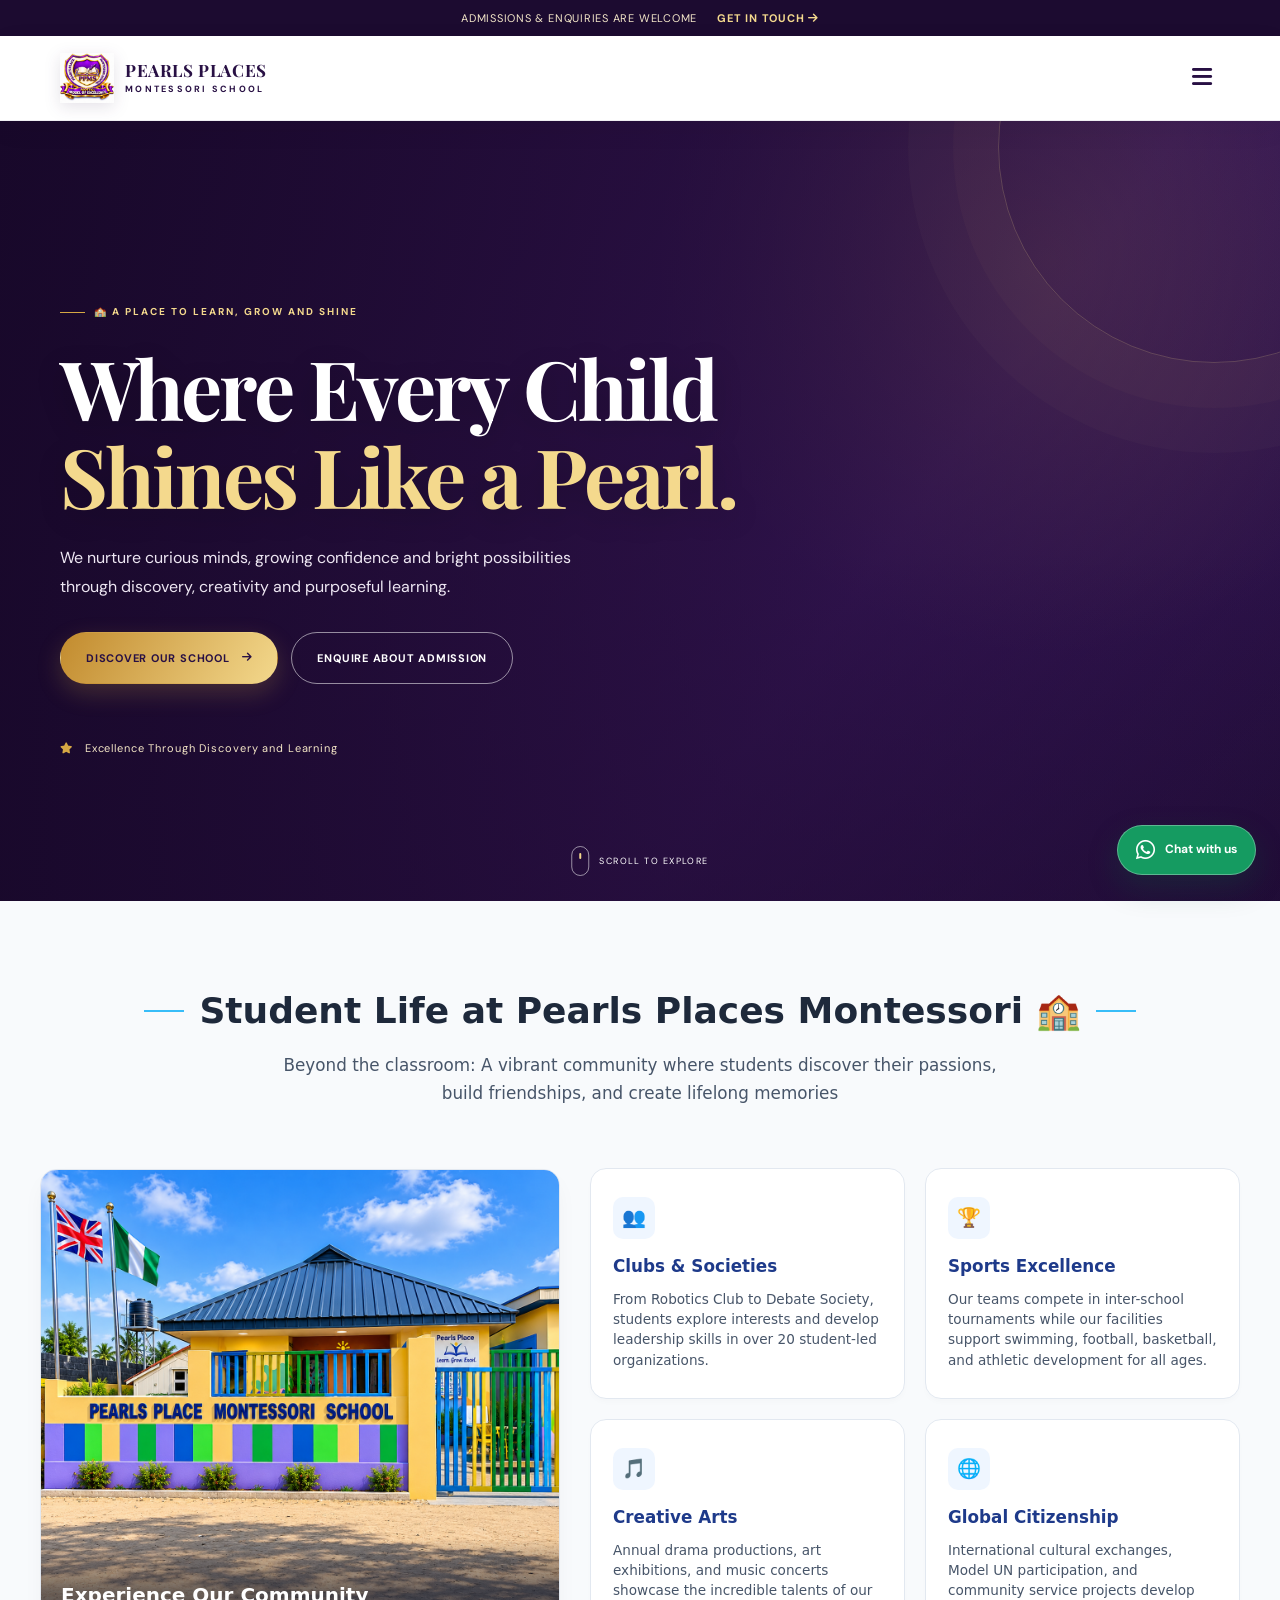
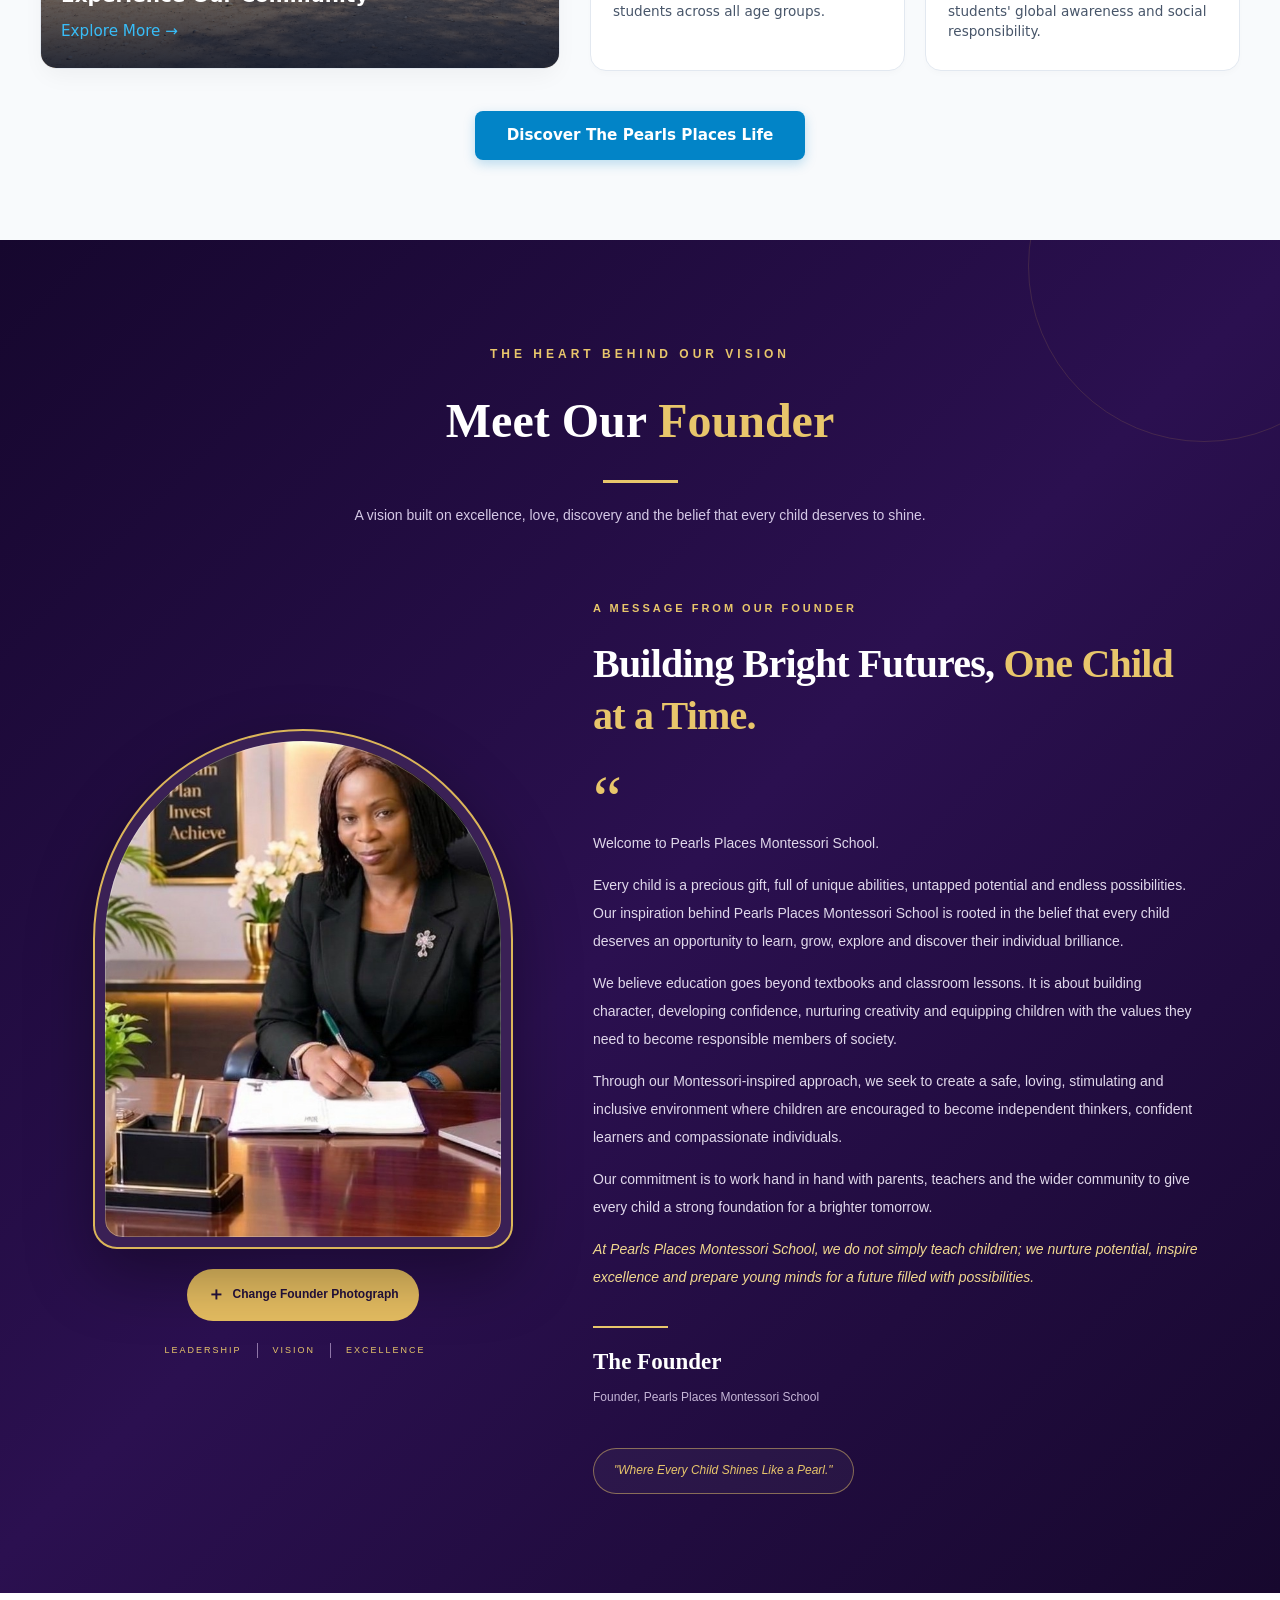
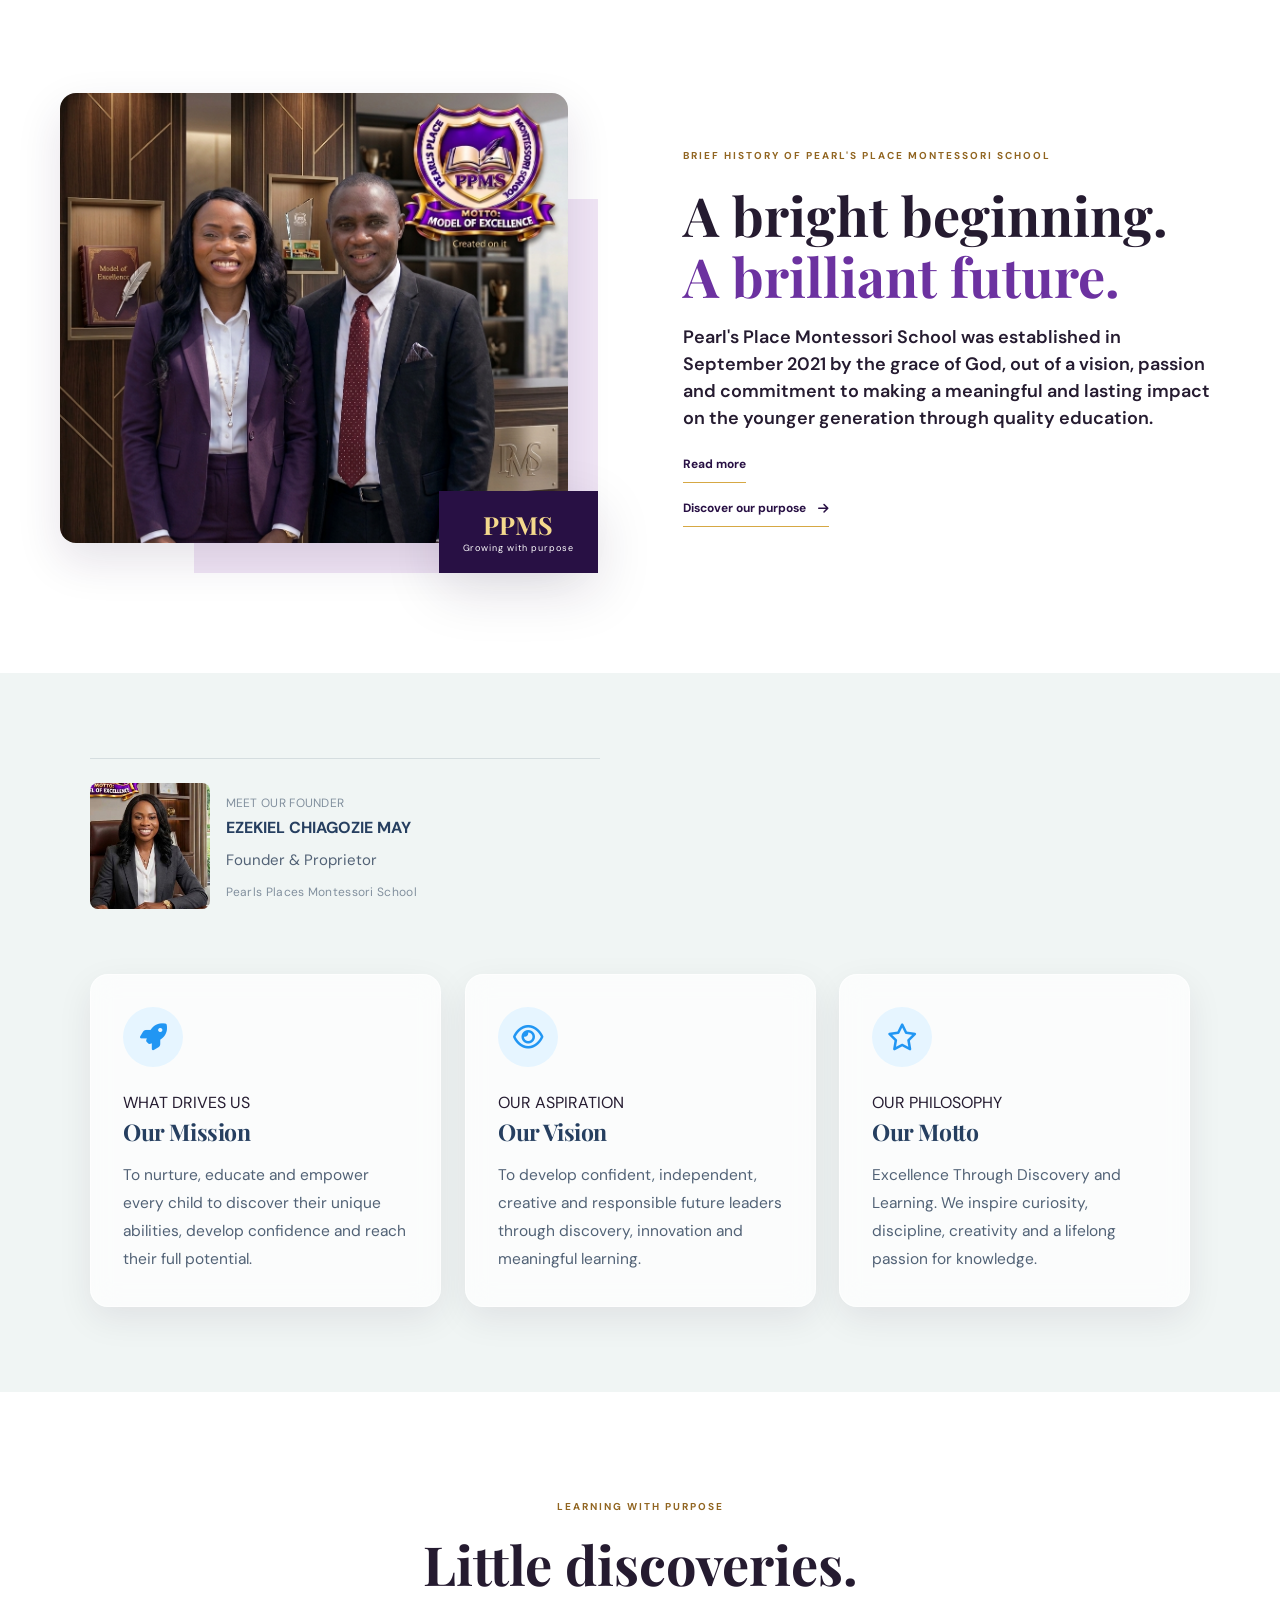
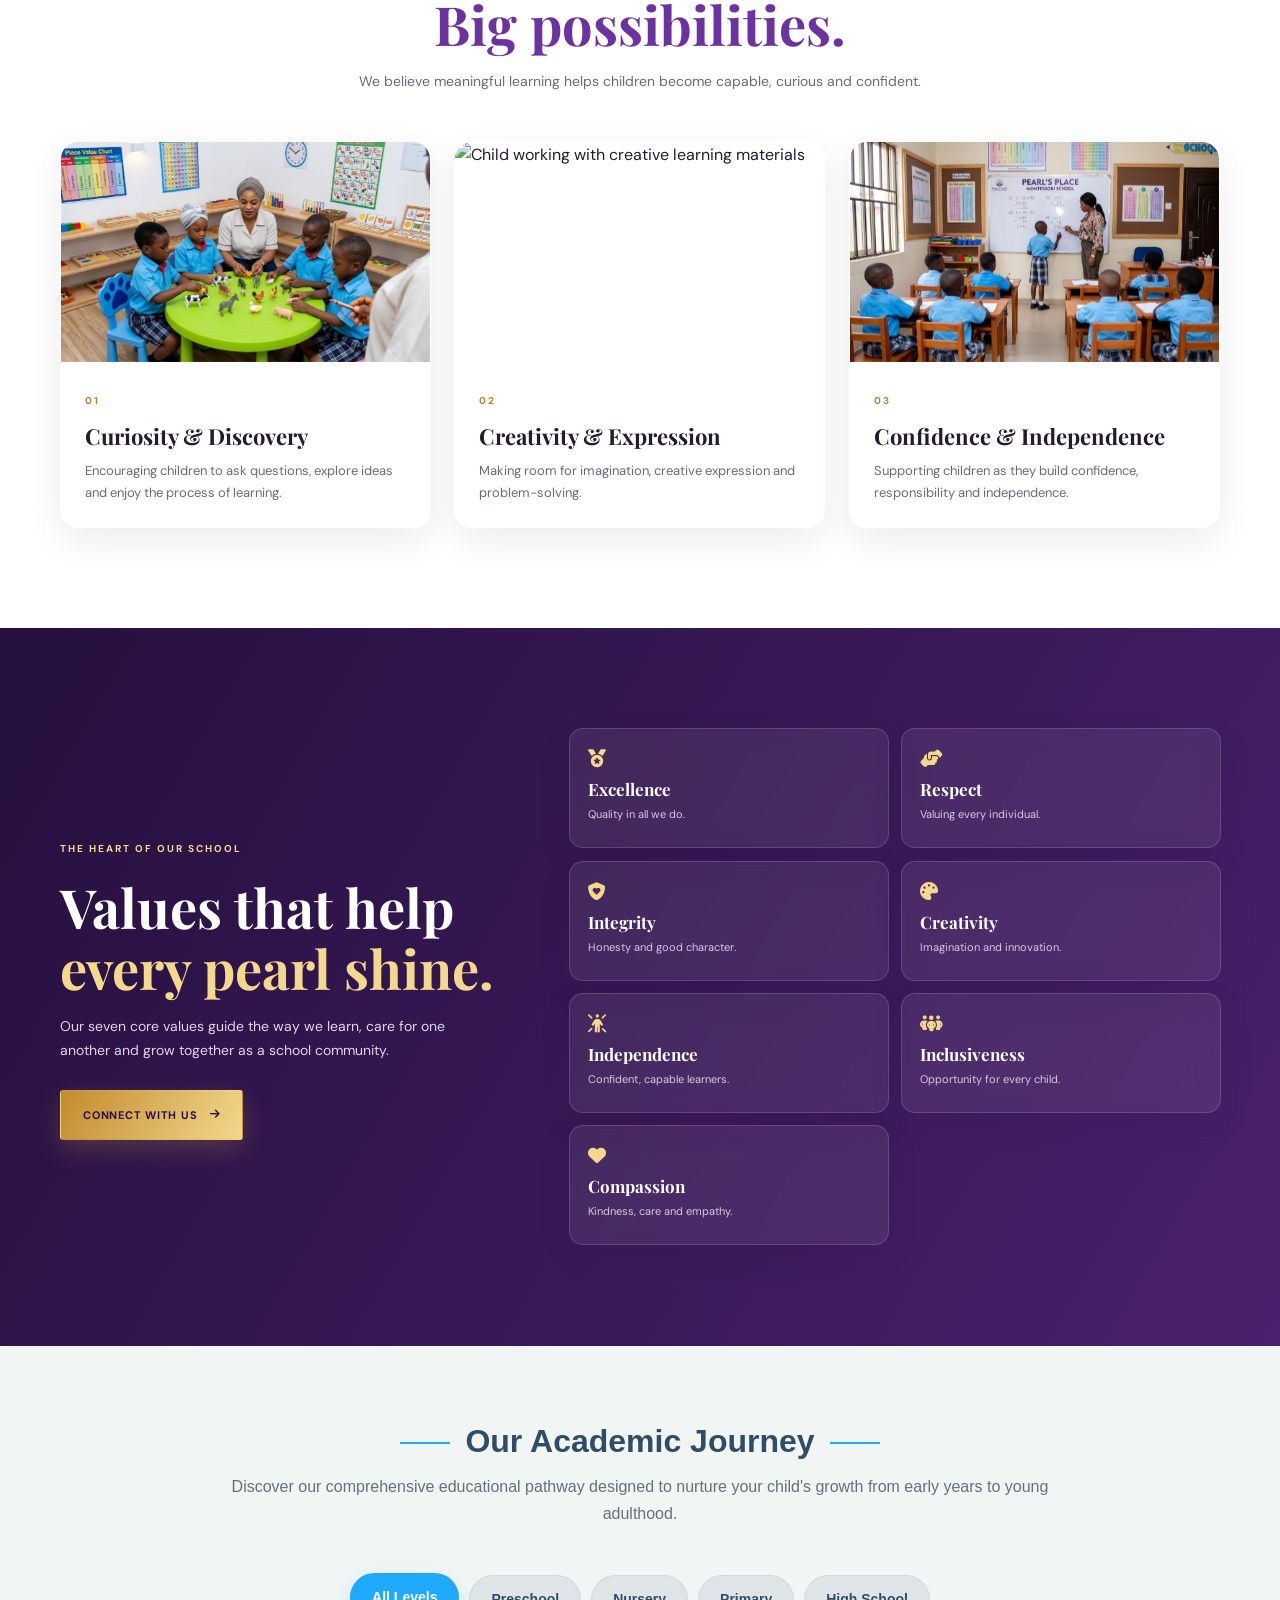
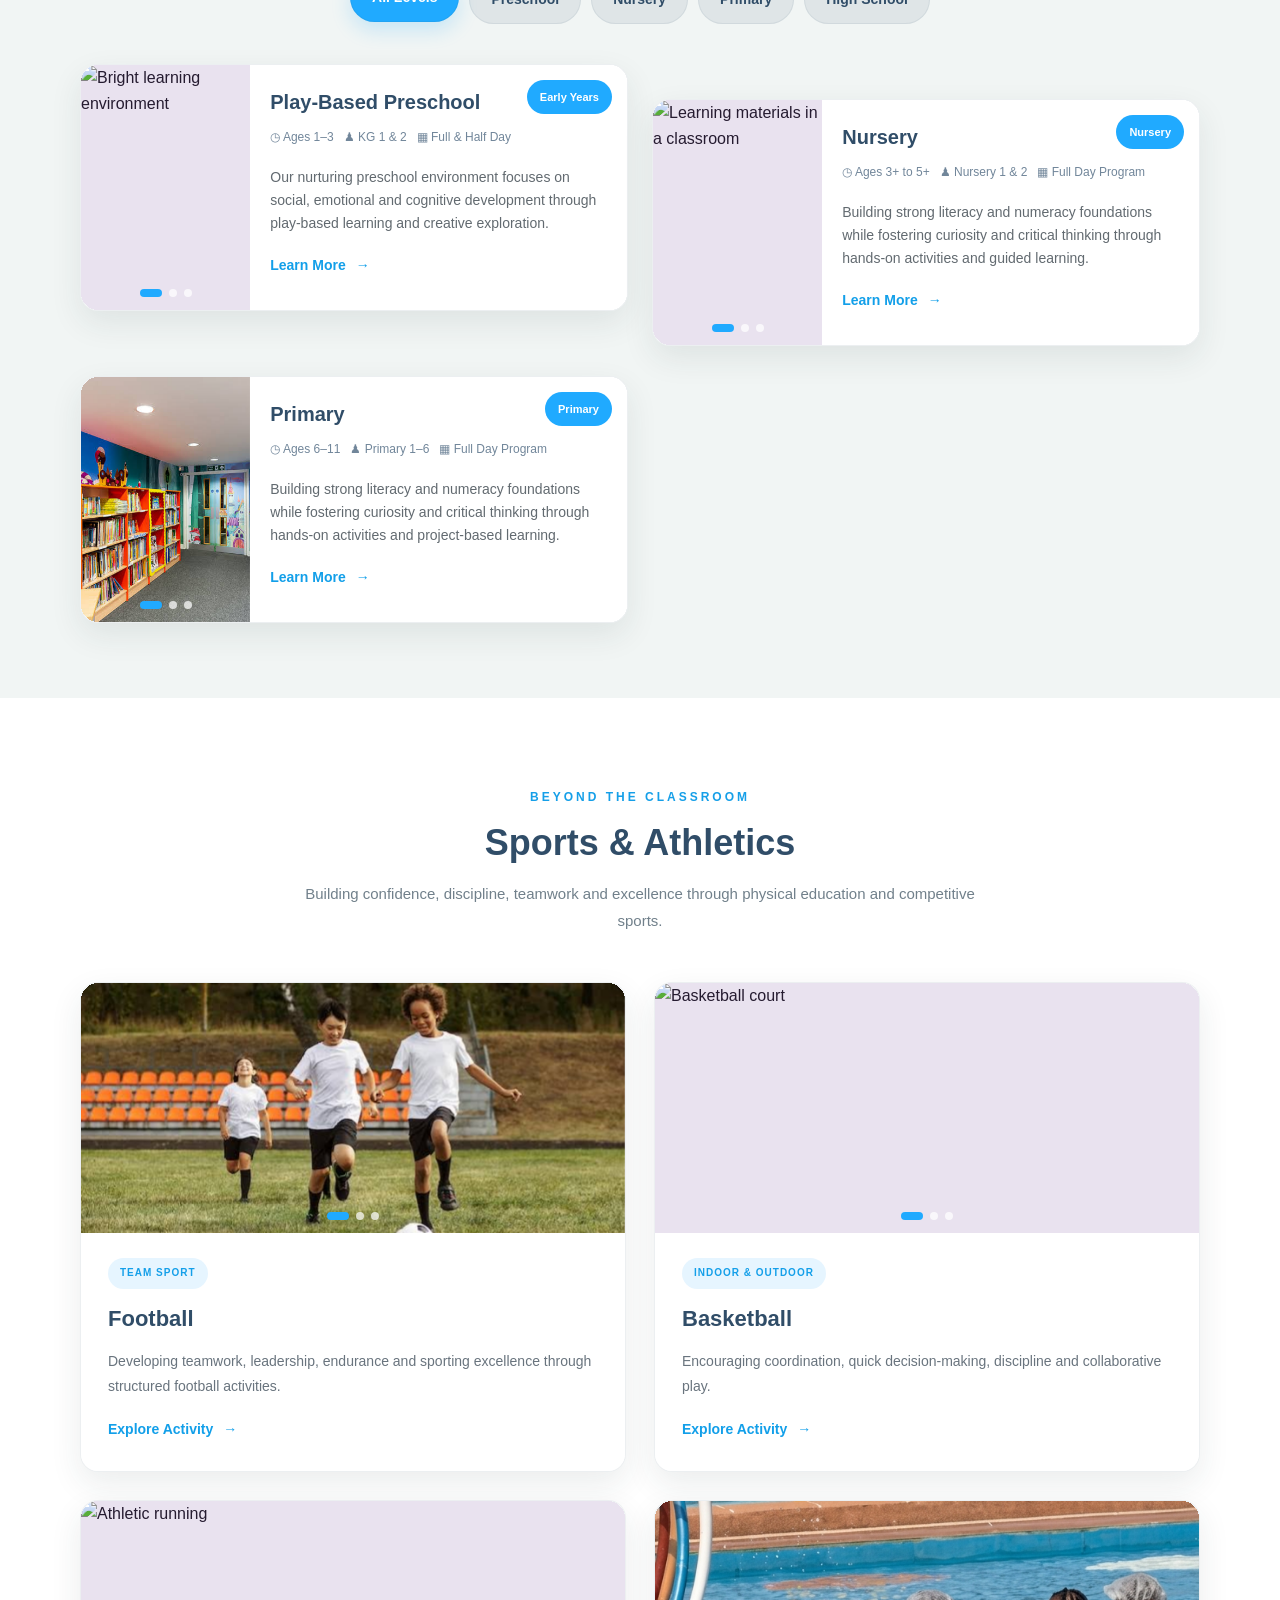
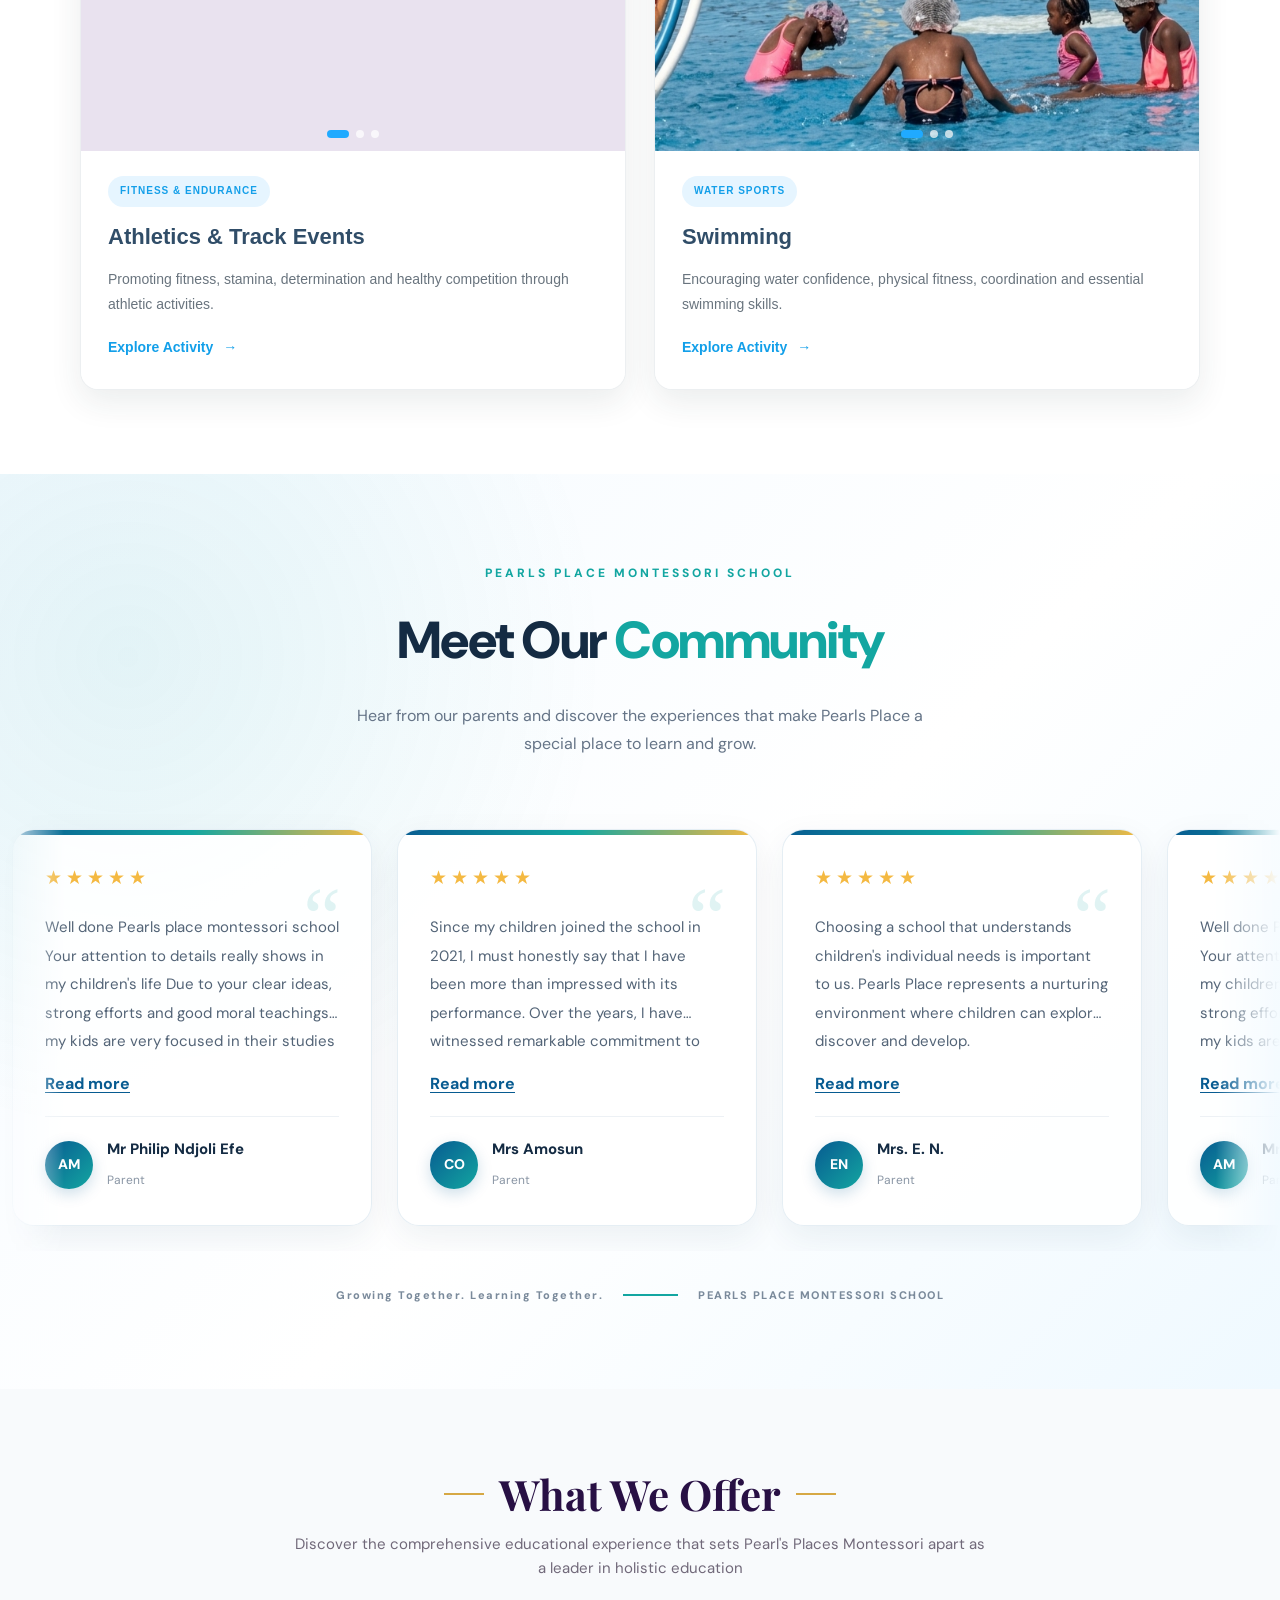
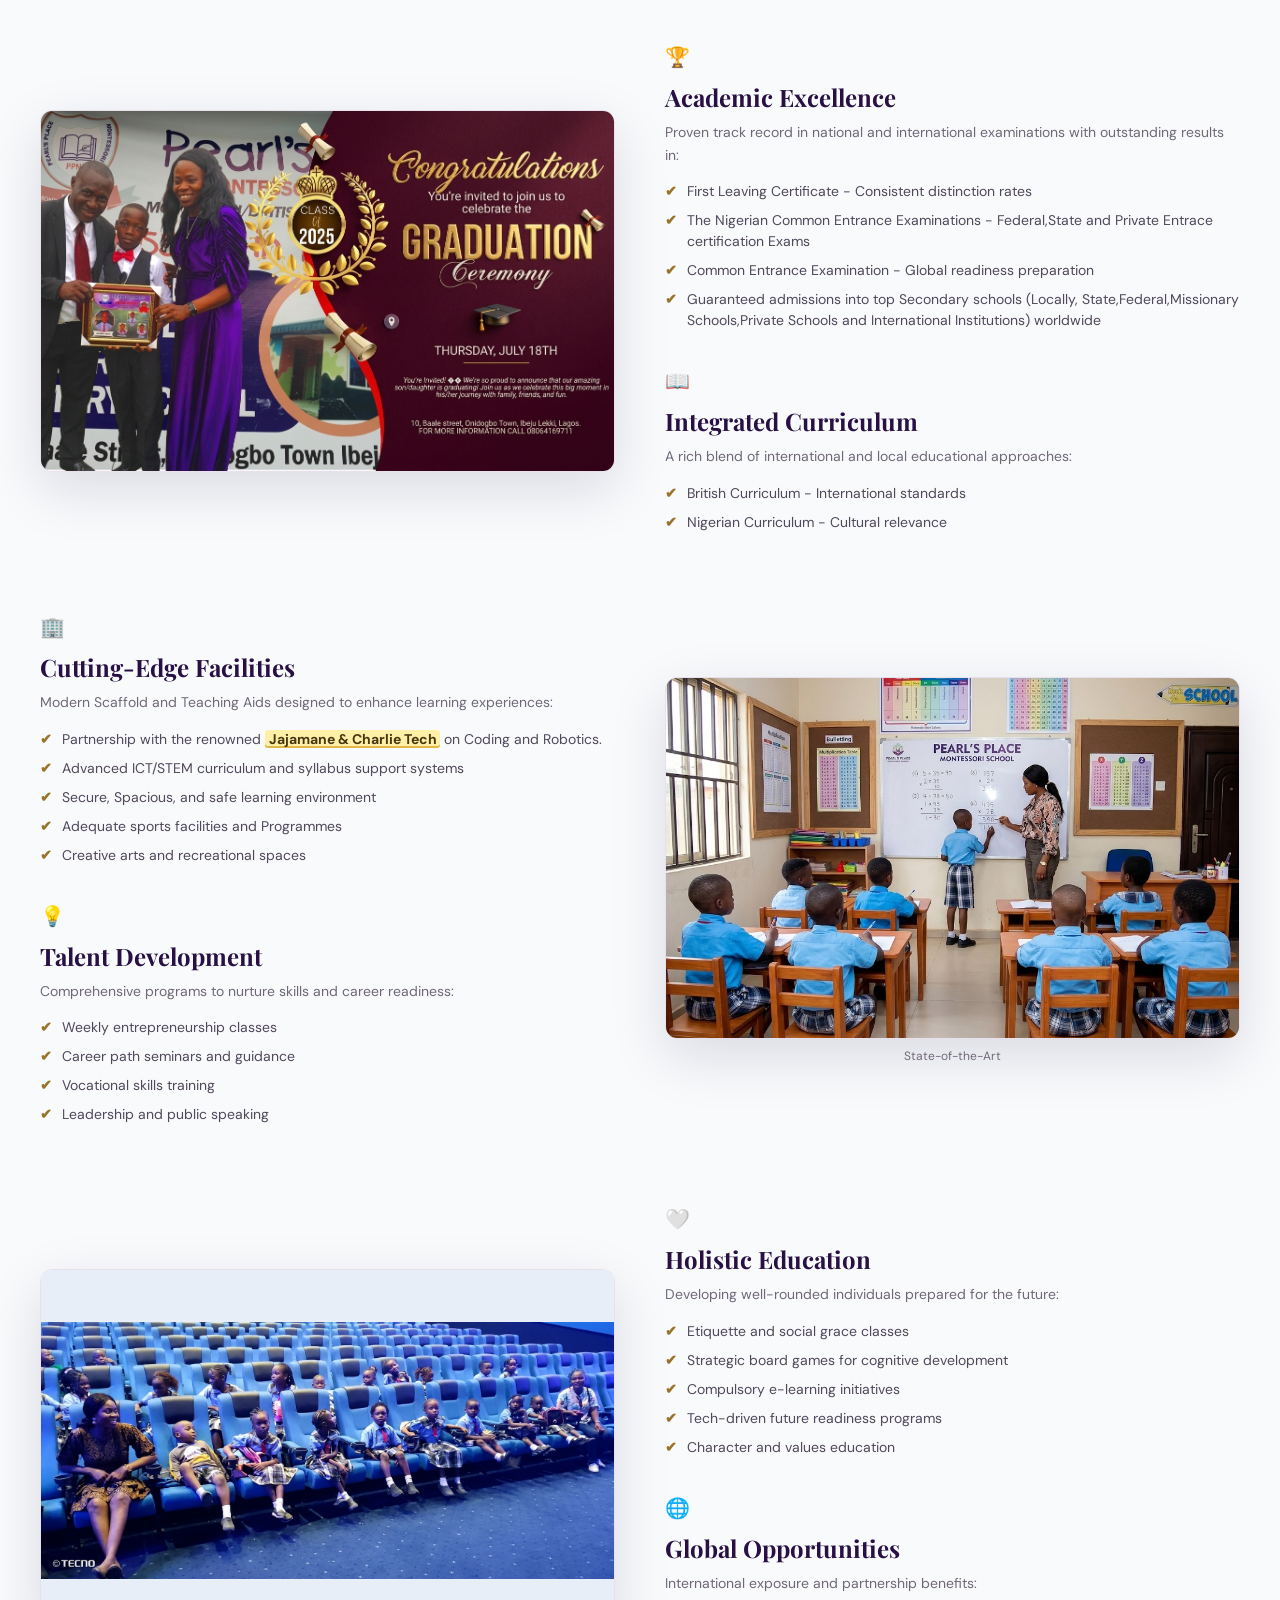
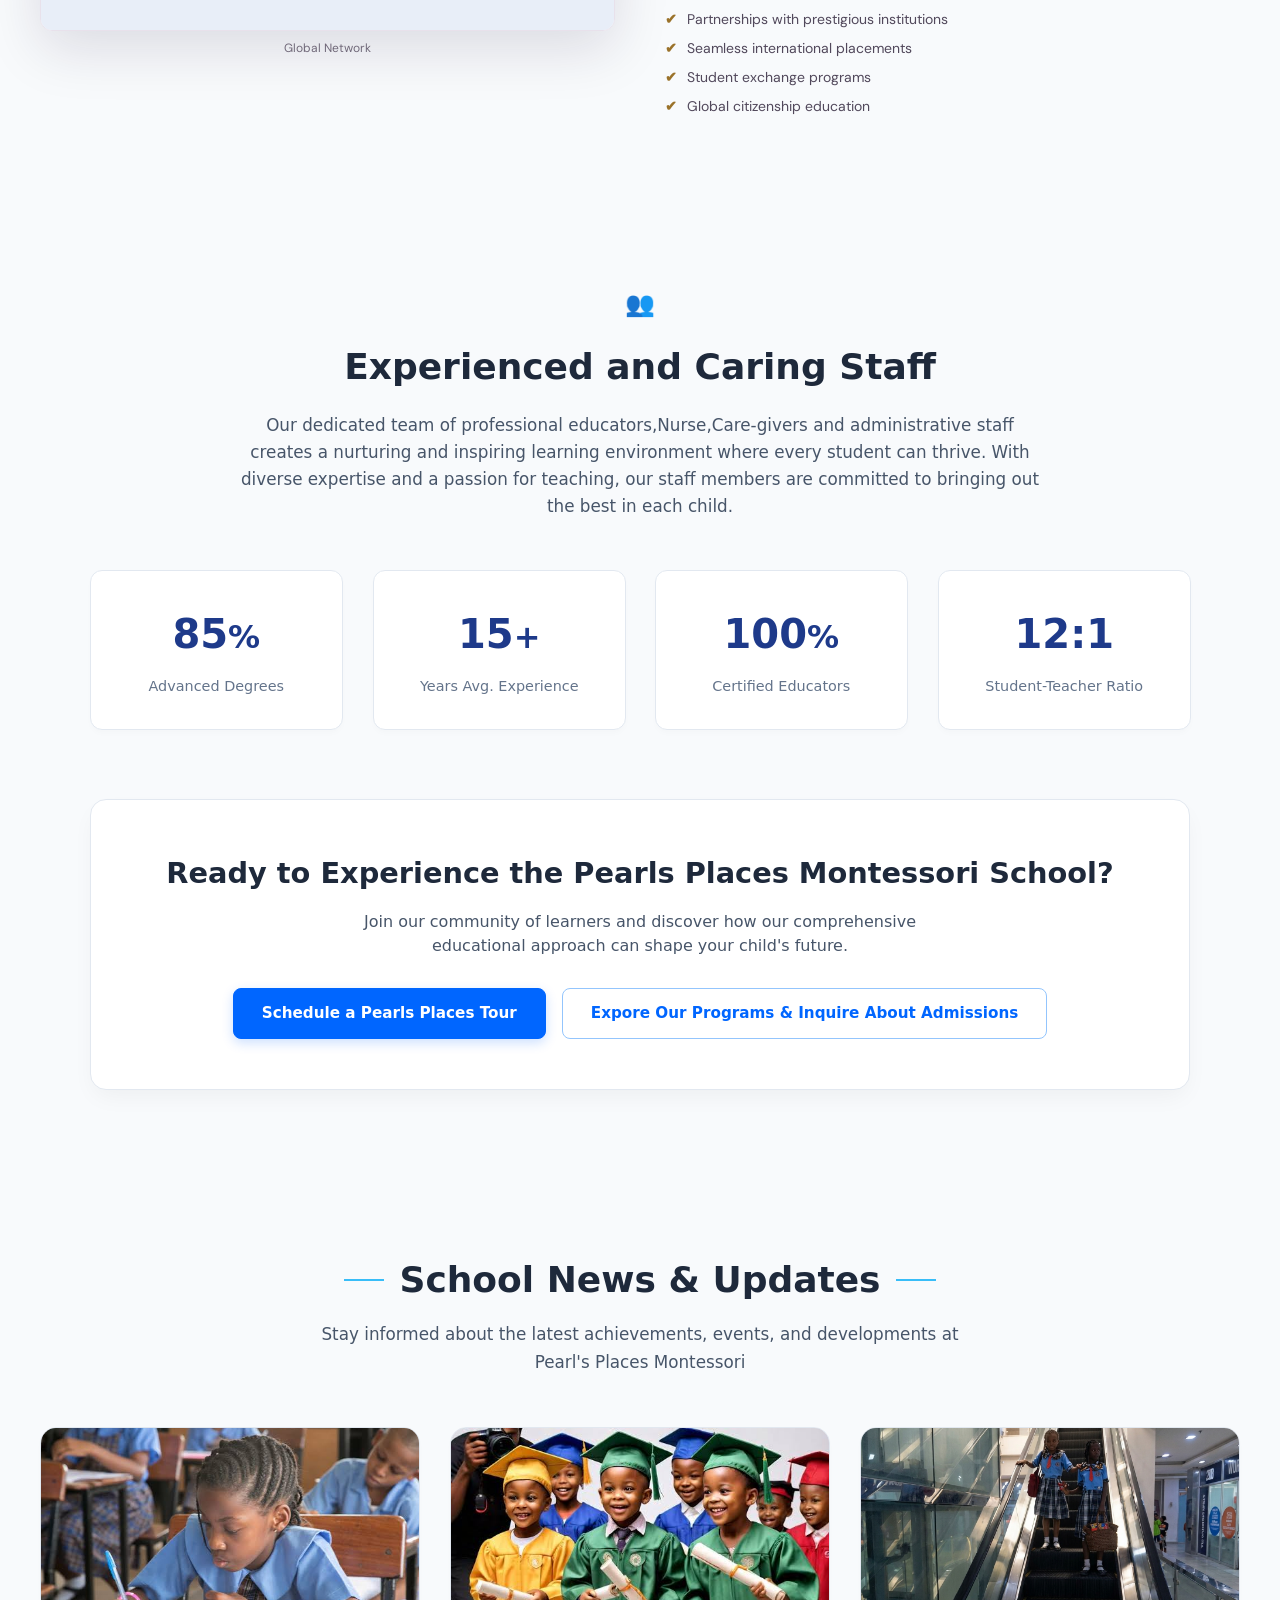
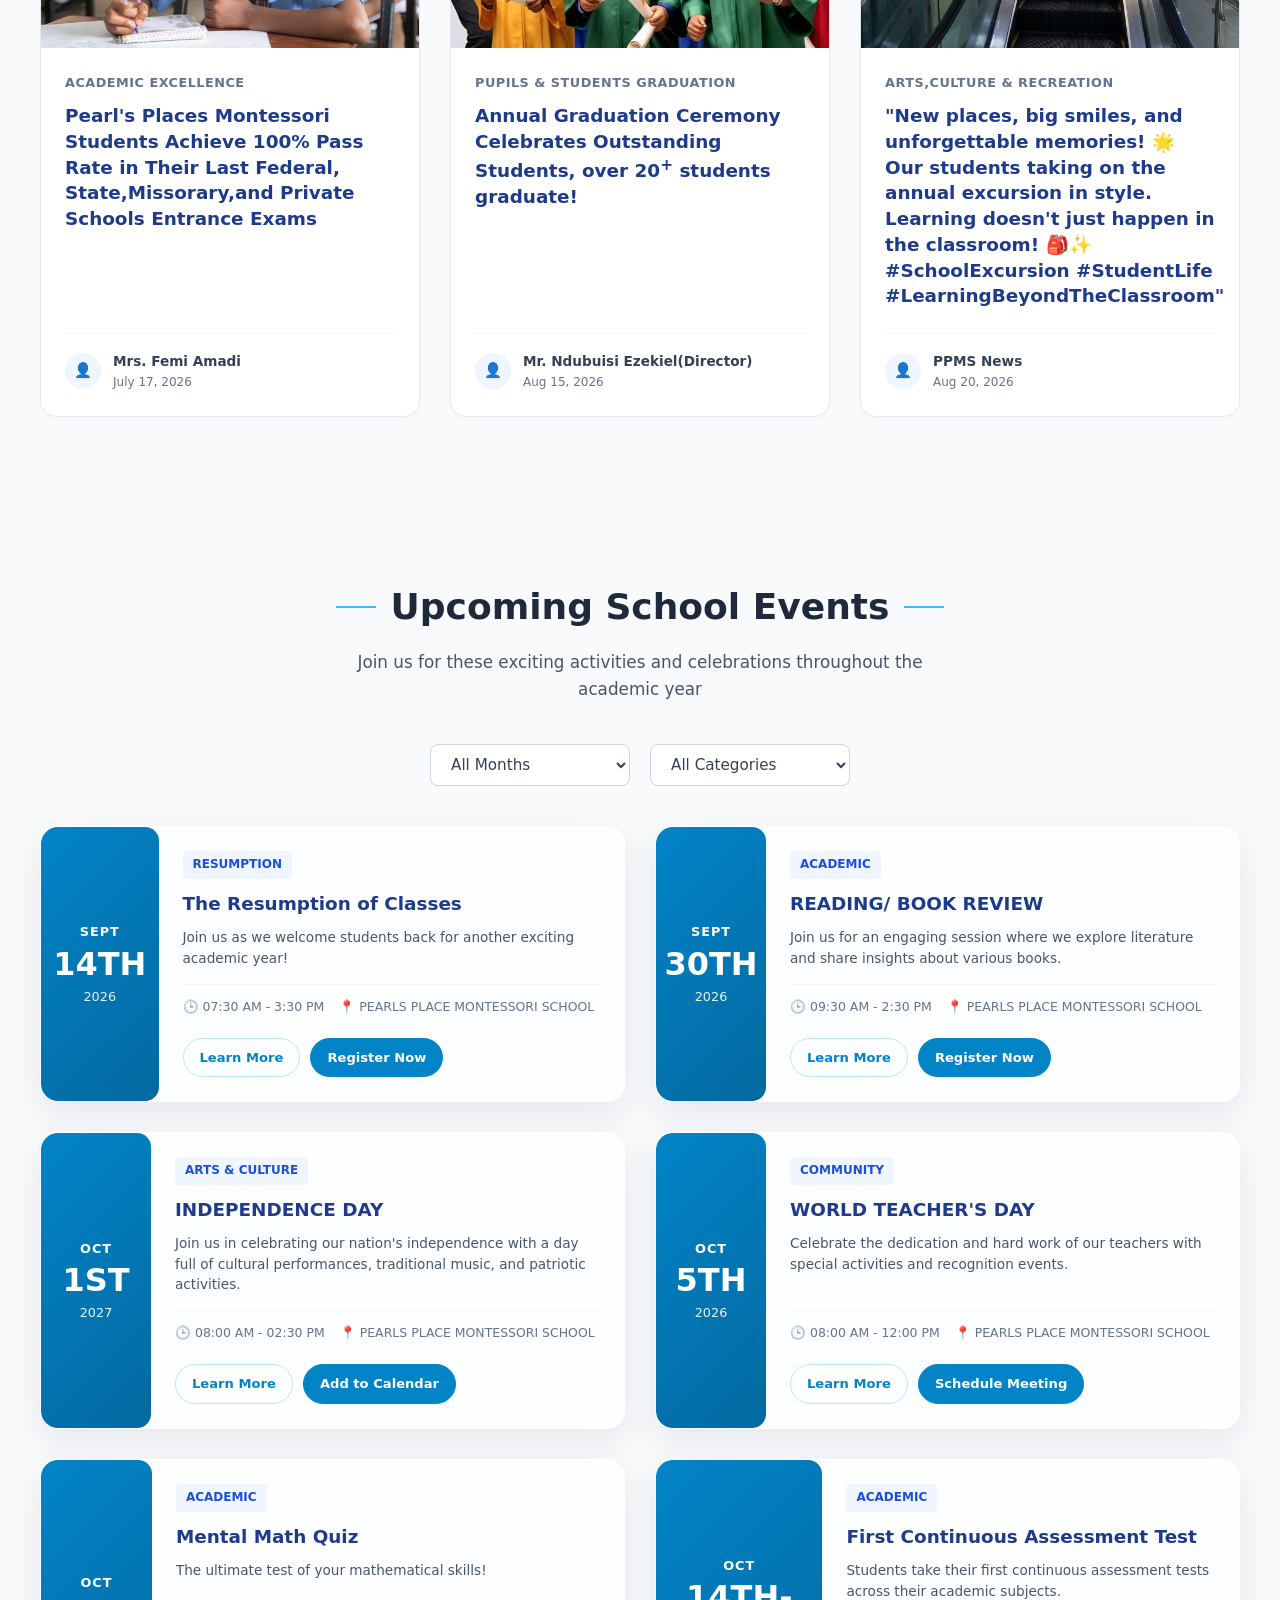
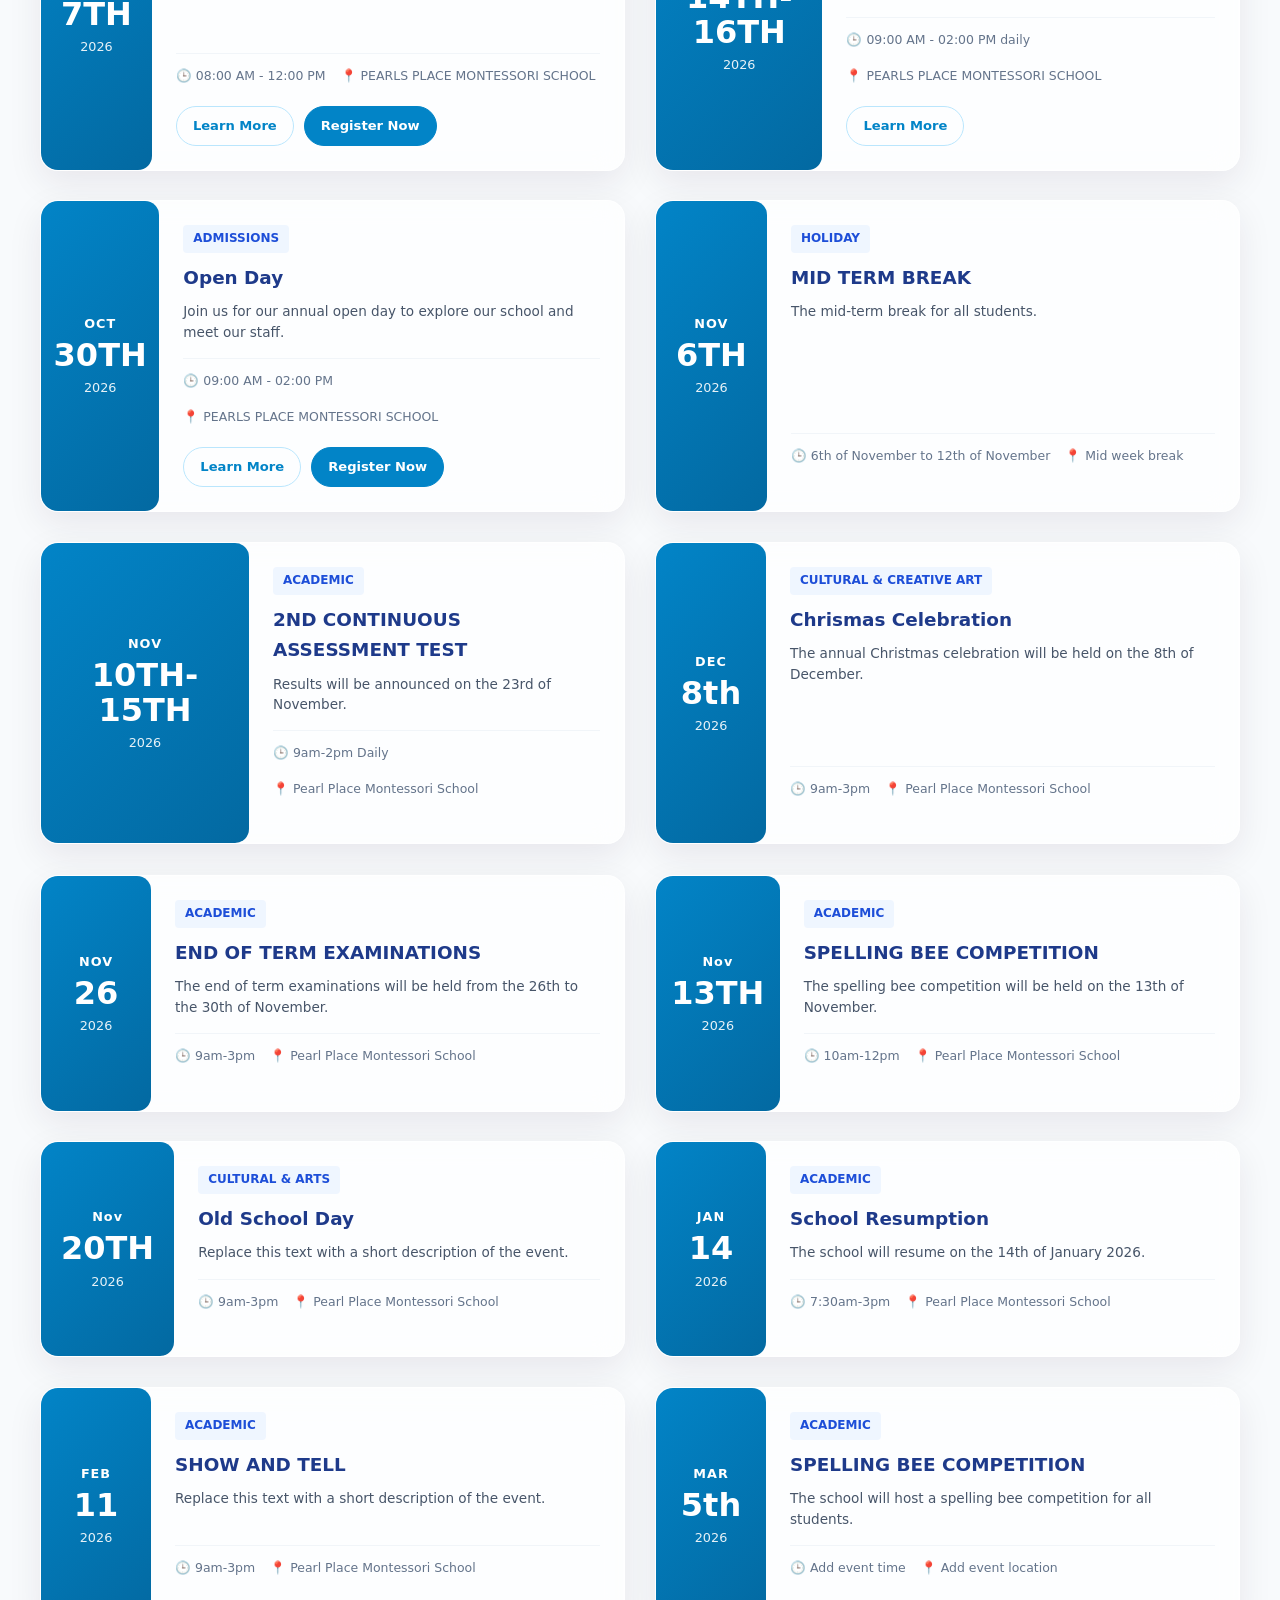
==== index.html @ 7794fcfd "Enhance SEO and social sharing metadata in index.html Added primary meta tags, Open Graph tags, and " ====
<!DOCTYPE html>
<html lang="en">
<head>
  <meta charset="UTF-8">
  <meta name="viewport" content="width=device-width, initial-scale=1.0">
  <meta name="theme-color" content="#241044">
  <meta name="description" content="Pearls Places Montessori School — Where Every Child Shines Like a Pearl. Excellence Through Discovery and Learning.">
  <!-- Primary Meta Tags -->
<title>Pearls Places Montessori School | Nursery & Primary School in [Neighborhood], Lagos</title>
<meta name="description" content="Pearls Places Montessori School offers quality Montessori early childhood, creche, nursery, and primary education in [Neighborhood], Lagos. Admissions open." />
<link rel="canonical" href="https://pearlsplacesmontessorischool.name.ng/" />

<!-- Open Graph / Social Sharing -->
<meta property="og:type" content="website" />
<meta property="og:url" content="https://pearlsplacesmontessorischool.name.ng/" />
<meta property="og:title" content="Pearls Places Montessori School | Lagos" />
<meta property="og:description" content="Quality Montessori creche, nursery, and primary education in [Neighborhood], Lagos." />

<!-- School Structured Data (JSON-LD) -->
<script type="application/ld+json">
{
  "@context": "https://schema.org",
  "@type": "School",
  "name": "Pearls Places Montessori School",
  "url": "https://pearlsplacesmontessorischool.name.ng/",
  "description": "Montessori early childhood, nursery, and primary school in Lagos, Nigeria.",
  "address": {
    "@type": "PostalAddress",
    "streetAddress": "[Street Address]",
    "addressLocality": "[Neighborhood, e.g. Lekki / Ikeja / Surulere]",
    "addressRegion": "Lagos",
    "addressCountry": "NG"
  },
  "telephone": "[+234XXXXXXXXXX]"
}
</script>
  <title>Pearls Places Montessori School | Where Every Child Shines Like a Pearl</title>
  <link rel="preconnect" href="https://fonts.googleapis.com">
  <link rel="preconnect" href="https://fonts.gstatic.com" crossorigin>
  <link href="https://fonts.googleapis.com/css2?family=DM+Sans:wght@400;500;600;700&family=Playfair+Display:wght@600;700;800&display=swap" rel="stylesheet">
  <link rel="stylesheet" href="https://cdnjs.cloudflare.com/ajax/libs/font-awesome/6.5.2/css/all.min.css">
  <link rel="stylesheet" href="style.css">
  <link rel="stylesheet"
href="https://cdnjs.cloudflare.com/ajax/libs/font-awesome/6.5.2/css/all.min.css">
</head>
<body>

<!-- Page Loader Component -->
<div id="page-loader" class="page-loader">
  <div class="loader-content">
    <!-- School Logo -->
    <div class="loader-logo-wrapper">
      <img src="data/logo2.png" alt="Pearls Place Montessori School Logo" class="loader-logo">
    </div>

    <!-- Animated Loading Spinner -->
    <div class="loader-spinner"></div>

    <!-- Slogan & Brand Text -->
    <div class="loader-text-group">
      <h3 class="loader-school-name">Pearls Place Montessori School</h3>
      <p class="loader-slogan">"At Pearls Place Montessori School, every child is valued, encouraged and given room to shine."</p>
    </div>
  </div>
</div>

  <div class="announcement">
    <span>Admissions & enquiries are welcome</span>
    <a href="#contact">Get in touch <i class="fa-solid fa-arrow-right"></i></a>
  </div>

  <header class="site-header" id="top">
    <nav class="nav container" aria-label="Main navigation">
      <a class="brand" href="#home" aria-label="Pearls Places Montessori School home">
        <img src="data/logo.jpeg" alt="Pearls Places Montessori School crest" onerror="this.style.display='none'">
        <span><strong>PEARLS PLACES</strong><small>MONTESSORI SCHOOL</small></span>
      </a>
      <button class="menu-toggle" id="menuToggle" aria-label="Open navigation" aria-expanded="false" aria-controls="navLinks"><i class="fa-solid fa-bars"></i></button>
      <div class="nav-links" id="navLinks">
        <a href="#home">Home</a>
        <a href="#founder">Meet Our Founder</a>
        <a href="#about">About</a>
        <a href="#mission">Mission, Vision &amp; Motto</a>
        <a href="#learning">Our Learning</a>
        <a href="#values">Our Values</a>
        <a href="#academic-journey">Academic Journey</a>
        <a href="#school-sports">Sports &amp; Athletics</a>
        <a href="#what-we-offer">What We Offer</a>
        <a href="#staff">Our Staff</a>
        <a href="#student-life">Student Life</a>
        <a href="#news">School News</a>
        <a href="#events">Upcoming Events</a>
        <a href="#play">Play Challenge</a>
        <a href="#puzzle-game">Picture Puzzle</a>
        <a href="#payments">Payments</a>
        <a href="#location">Our Location</a>
        <a href="#contact">Contact</a>
        <a class="nav-cta" href="#contact">Enquire Now <i class="fa-solid fa-arrow-up-right-from-square"></i></a>
      </div>
    </nav>
  </header>

  <main>
    <section class="hero" id="home">
      <video class="hero-video" autoplay muted loop playsinline poster="data/hero.mp4" aria-label="Pearls Places Montessori School welcome video">
        <source src="data/hero.mp4" type="video/mp4">
        Your browser does not support the video element.
      </video>
      <div class="hero-overlay"></div>
      <div class="hero-content container">
        <span class="eyebrow light"><span></span> 🏫 A place to learn, grow and shine</span>
        <h1>Where Every Child<br><em>Shines Like a Pearl.</em></h1>
        <p>We nurture curious minds, growing confidence and bright possibilities through discovery, creativity and purposeful learning.</p>
        <div class="hero-actions">
          <a class="btn btn-gold" href="#about">Discover Our School <i class="fa-solid fa-arrow-right"></i></a>
          <a class="btn btn-outline" href="#contact">Enquire About Admission</a>
        </div>
        <div class="hero-note"><i class="fa-solid fa-star"></i> Excellence Through Discovery and Learning</div>
      </div>
      <a href="#about" class="scroll-cue" aria-label="Scroll to about section"><span></span> Scroll to explore</a>
    </section>



<!-- Student Life Section -->
<section class="student-life-section" id="student-life">
  <div class="sl-container">
    
    <!-- Section Header -->
    <div class="sl-header">
      <div class="sl-subtitle-wrapper">
        <span class="sl-line"></span>
        <h2>Student Life at  Pearls Places Montessori 🏫</h2>
        <span class="sl-line"></span>
      </div>
      <p class="sl-description">
        Beyond the classroom: A vibrant community where students discover their passions, build friendships, and create lifelong memories
      </p>
    </div>

    <!-- Main Grid Layout -->
    <div class="sl-grid-layout">
      
      <!-- Left Column: Featured Logo Card with Overlay -->
      <div class="sl-image-col">
        <div class="sl-img-card">
          <img src="data/school.png" alt="Pearls Places Montessori Logo">
          <div class="sl-img-overlay">
            <h3>Experience Our Community</h3>
            <a href="#explore" class="sl-explore-link">Explore More &rarr;</a>
          </div>
        </div>
      </div>

      <!-- Right Column: 2x2 Feature Cards Grid -->
      <div class="sl-cards-col">
        
        <!-- Card 1: Clubs & Societies -->
        <div class="sl-feature-card">
          <div class="sl-icon-wrapper">
            <span class="sl-icon">👥</span>
          </div>
          <h3>Clubs & Societies</h3>
          <p>From Robotics Club to Debate Society, students explore interests and develop leadership skills in over 20 student-led organizations.</p>
        </div>

        <!-- Card 2: Sports Excellence -->
        <div class="sl-feature-card">
          <div class="sl-icon-wrapper">
            <span class="sl-icon">🏆</span>
          </div>
          <h3>Sports Excellence</h3>
          <p>Our teams compete in inter-school tournaments while our facilities support swimming, football, basketball, and athletic development for all ages.</p>
        </div>

        <!-- Card 3: Creative Arts -->
        <div class="sl-feature-card">
          <div class="sl-icon-wrapper">
            <span class="sl-icon">🎵</span>
          </div>
          <h3>Creative Arts</h3>
          <p>Annual drama productions, art exhibitions, and music concerts showcase the incredible talents of our students across all age groups.</p>
        </div>

        <!-- Card 4: Global Citizenship -->
        <div class="sl-feature-card">
          <div class="sl-icon-wrapper">
            <span class="sl-icon">🌐</span>
          </div>
          <h3>Global Citizenship</h3>
          <p>International cultural exchanges, Model UN participation, and community service projects develop students' global awareness and social responsibility.</p>
        </div>

      </div>

    </div>

    <!-- Bottom Action Button Container -->
    <div class="sl-footer-action">
      <a href="#home" class="sl-btn-primary">Discover The Pearls Places Life</a>
    </div>

  </div>
</section>

<!-- FOUNDER'S MESSAGE SECTION -->
<link rel="stylesheet" href="founder.css">

<section class="founder-section" id="founder">
    <div class="founder-container">

        <div class="founder-heading">
            <span class="founder-subtitle">THE HEART BEHIND OUR VISION</span>
            <h2>Meet Our <span>Founder</span></h2>
            <div class="founder-line"></div>
            <p>
                A vision built on excellence, love, discovery and the belief
                that every child deserves to shine.
            </p>
        </div>

        <div class="founder-content">

            <!-- FOUNDER'S PICTURE -->
            <div class="founder-image-column">
                <div class="founder-image-frame">
                    <img
                        id="founderPhoto"
                        src="data/owner.jpeg"
                        alt="Founder of Pearls Places Montessori School"
                    >
                    <div class="founder-image-overlay"></div>
                </div>

                <label class="founder-upload-button" for="founderImageUpload">
                    <span>＋</span> Change Founder Photograph
                </label>

                <input
                    type="file"
                    id="founderImageUpload"
                    accept="image/*"
                    hidden
                >

                <div class="founder-image-caption">
                    <span>LEADERSHIP</span>
                    <span>VISION</span>
                    <span>EXCELLENCE</span>
                </div>
            </div>

            <!-- FOUNDER'S DETAILS -->
            <div class="founder-details">

                <span class="founder-welcome">A MESSAGE FROM OUR FOUNDER</span>

                <h3>Building Bright Futures, <span>One Child at a Time.</span></h3>

                <div class="founder-quote-mark">“</div>

                <p>
                    Welcome to Pearls Places Montessori School.
                </p>

                <p>
                    Every child is a precious gift, full of unique abilities,
                    untapped potential and endless possibilities. Our inspiration
                    behind Pearls Places Montessori School is rooted in the belief
                    that every child deserves an opportunity to learn, grow,
                    explore and discover their individual brilliance.
                </p>

                <p>
                    We believe education goes beyond textbooks and classroom
                    lessons. It is about building character, developing confidence,
                    nurturing creativity and equipping children with the values
                    they need to become responsible members of society.
                </p>

                <p>
                    Through our Montessori-inspired approach, we seek to create
                    a safe, loving, stimulating and inclusive environment where
                    children are encouraged to become independent thinkers,
                    confident learners and compassionate individuals.
                </p>

                <p>
                    Our commitment is to work hand in hand with parents, teachers
                    and the wider community to give every child a strong foundation
                    for a brighter tomorrow.
                </p>

                <p class="founder-closing">
                    At Pearls Places Montessori School, we do not simply teach
                    children; we nurture potential, inspire excellence and prepare
                    young minds for a future filled with possibilities.
                </p>

                <div class="founder-signature">
                    <span class="signature-line"></span>
                    <h4 id="founderName">The Founder</h4>
                    <p>Founder, Pearls Places Montessori School</p>
                </div>

                <div class="founder-motto">
                    "Where Every Child Shines Like a Pearl."
                </div>

            </div>
        </div>
    </div>
</section>





    <section class="intro section-pad" id="about">
      <div class="container intro-grid">
        <div class="intro-image">
          <img src="data/cople.jpg" alt="Children learning together in a bright classroom" loading="lazy">
          <div class="image-stamp"><strong>PPMS</strong><small>Growing with purpose</small></div>
        </div>
        <div class="intro-copy">
          <span class="eyebrow">BRIEF HISTORY OF PEARL'S PLACE MONTESSORI SCHOOL</span>
          <h2>A bright beginning.<br><em>A brilliant future.</em></h2>
          <p class="lead">Pearl's Place Montessori School was established in September 
            2021 by the grace of God, out of a vision, passion and commitment to making 
            a meaningful and lasting impact on the younger generation through quality
             education.</p>
          <details class="history-details">
            <summary>
              <span class="history-read-more">Read more</span>
              <span class="history-read-less">Read less</span>
            </summary>
            <div class="history-full">
          <p>The school was founded by Mrs May Ndubuisi Ezekiel and Mr Ndubuisi Ezekiel, 
            both of whom have extensive experience in the education sector. Over the years, 
            they have served as teachers and held various leadership positions in several 
            reputable educational institutions, acquiring valuable experience and expertise
             in the field of education.</p>
             <p>
              Mrs May Ndubuisi Ezekiel is a certified Montessori educator and a registered
               member of the Teachers Registration Council of Nigeria (TRCN), among other
                professional qualifications. Her passion for child-centred learning 
                and holistic development continues to contribute significantly to the
                 school's educational philosophy and standards.
             </p>

             <p>
              Pearl's Place Montessori School is duly registered with the 
              Corporate Affairs Commission (CAC) of Nigeria. Its registration,
               administrative and operational documentation are supported by a 
               team of professionals from diverse fields, including Education,
                Medicine, Engineering and other relevant disciplines.
             </p>

             <p>
              In its unwavering commitment to quality education, professional excellence 
              and regulatory compliance, the school operates in line with relevant 
              Federal Government educational policies and approved curriculum guidelines. 
              It is also a proud member of the National Association of Proprietors of 
              Private Schools (NAPPS), reflecting its dedication to upholding professional 
              standards, embracing best practices and promoting continuous improvement 
              in the education sector.

             </p>


             <p>
              At Pearl's Place Montessori, we believe that every child is unique
              and possesses enormous potential waiting to be discovered and nurtured. 
              Consequently, the school is equipped with qualified, competent and dedicated 
              educators who are committed to providing a safe, healthy, stimulating 
              and conducive learning environment. We strive to nurture the whole
              child by promoting academic excellence, social competence, moral values, 
              creativity, independence and intellectual development.

             </p>

             <p>
              Since its establishment, the school has continued to experience steady
               growth and remarkable progress. Through the dedication of its management 
               and staff, Pearl's Place Montessori has continued to make a positive impact 
               on the academic growth, character formation and overall development of its
                pupils, all by the grace of God.
             </p>

             <p>
              At Pearl's Place Montessori, we are committed to laying a
               solid foundation for lifelong learning and raising confident, 
               responsible, independent and well-rounded children who are equipped
                to thrive in an ever-changing world.
             </p>

             <p>
              We look forward to welcoming your child into the Pearl's Place Montessori 
              family, where every child is valued, every potential is nurtured and every 
              learning experience matters.
             </p>


             <p>
              Pearl's Place Montessori School – Nurturing Potential, Building Foundations, 
              Model of Excellence.
             </p>
            </div>
          </details>
          <a class="text-link" href="#mission">Discover our purpose <i class="fa-solid fa-arrow-right"></i></a>
        </div>
      </div>
    </section>

    
<!-- MISSION, VISION & MOTTO SECTION -->

<!-- =========================================
     PEARLS PLACES - MISSION & VISION SECTION
========================================= -->

<section class="purpose-section" id="mission">

    <div class="purpose-container">

        <!-- FOUNDER INTRODUCTION -->
        <div class="purpose-founder">

            <div class="founder-divider"></div>

            <div class="founder-profile">

                <div class="founder-image-wrap">
                    <img
                        src="data/profile.jpg"
                        alt="Ezekiel Chiagozie May - Founder"
                        class="founder-photo"
                    >
                </div>

                <div class="founder-info">

                    <span class="founder-label">
                        MEET OUR FOUNDER
                    </span>

                    <h4>EZEKIEL CHIAGOZIE MAY</h4>

                    <p>Founder & Proprietor</p>

                    <span class="founder-school">
                        Pearls Places Montessori School
                    </span>

                </div>

            </div>

        </div>


        <!-- MISSION, VISION & MOTTO CARDS -->
        <div class="purpose-grid">

            <!-- MISSION -->
            <article class="purpose-card">

                <div class="purpose-icon">
                    <i class="fa-solid fa-rocket"></i>
                </div>

                <span class="purpose-eyebrow">WHAT DRIVES US</span>

                <h3>Our Mission</h3>

                <p>
                    To nurture, educate and empower every child
                    to discover their unique abilities, develop
                    confidence and reach their full potential.
                </p>

            </article>


            <!-- VISION -->
            <article class="purpose-card">

                <div class="purpose-icon">
                    <i class="fa-regular fa-eye"></i>
                </div>

                <span class="purpose-eyebrow">OUR ASPIRATION</span>

                <h3>Our Vision</h3>

                <p>
                    To develop confident, independent, creative
                    and responsible future leaders through
                    discovery, innovation and meaningful learning.
                </p>

            </article>


            <!-- MOTTO -->
            <article class="purpose-card">

                <div class="purpose-icon">
                    <i class="fa-regular fa-star"></i>
                </div>

                <span class="purpose-eyebrow">OUR PHILOSOPHY</span>

                <h3>Our Motto</h3>

                <p>
                    Excellence Through Discovery and Learning.
                    We inspire curiosity, discipline, creativity
                    and a lifelong passion for knowledge.
                </p>

            </article>

        </div>

    </div>

</section>


    <section class="learning section-pad" id="learning">
      <div class="container">
        <div class="section-heading centered">
          <span class="eyebrow">Learning with purpose</span>
          <h2>Little discoveries.<br><em>Big possibilities.</em></h2>
          <p>We believe meaningful learning helps children become capable, curious and confident.</p>
        </div>
        <div class="learning-grid">
          <article class="learning-card">
            <img src="data/sacflod.jpg" alt="Children learning in a classroom" loading="lazy">
            <div><span>01</span><h3>Curiosity & Discovery</h3><p>Encouraging children to ask questions, explore ideas and enjoy the process of learning.</p></div>
          </article>
          <article class="learning-card">
            <img src="https://images.unsplash.com/photo-1472162072942-cd5147eb3902?auto=format&fit=crop&w=900&q=85" alt="Child working with creative learning materials" loading="lazy">
            <div><span>02</span><h3>Creativity & Expression</h3><p>Making room for imagination, creative expression and problem-solving.</p></div>
          </article>
          <article class="learning-card">
            <img src="data/stu.jpeg" alt="Teacher supporting a young learner" loading="lazy">
            <div><span>03</span><h3>Confidence & Independence</h3><p>Supporting children as they build confidence, responsibility and independence.</p></div>
          </article>
        </div>
      </div>
    </section>

    <section class="values section-pad" id="values">
      <div class="container values-layout">
        <div class="values-copy">
          <span class="eyebrow light">The heart of our school</span>
          <h2>Values that help<br><em>every pearl shine.</em></h2>
          <p>Our seven core values guide the way we learn, care for one another and grow together as a school community.</p>
          <a class="btn btn-gold" href="#contact">Connect With Us <i class="fa-solid fa-arrow-right"></i></a>
        </div>
        <div class="values-grid">
          <div class="value-item"><i class="fa-solid fa-medal"></i><strong>Excellence</strong><small>Quality in all we do.</small></div>
          <div class="value-item"><i class="fa-solid fa-handshake-angle"></i><strong>Respect</strong><small>Valuing every individual.</small></div>
          <div class="value-item"><i class="fa-solid fa-shield-heart"></i><strong>Integrity</strong><small>Honesty and good character.</small></div>
          <div class="value-item"><i class="fa-solid fa-palette"></i><strong>Creativity</strong><small>Imagination and innovation.</small></div>
          <div class="value-item"><i class="fa-solid fa-person-rays"></i><strong>Independence</strong><small>Confident, capable learners.</small></div>
          <div class="value-item"><i class="fa-solid fa-people-group"></i><strong>Inclusiveness</strong><small>Opportunity for every child.</small></div>
          <div class="value-item"><i class="fa-solid fa-heart"></i><strong>Compassion</strong><small>Kindness, care and empathy.</small></div>
        </div>
      </div>
    </section>


    <!-- =========================================================
     ACADEMIC JOURNEY + SPORTS & ATHLETICS
     Paste this section inside your main HTML <body>.
     Change the image URLs or programme links to suit your school.
========================================================= -->

<section class="academic-journey" id="academic-journey">
  <div class="academic-container">

    <div class="academic-heading">
      <h2>Our Academic Journey</h2>
      <p>Discover our comprehensive educational pathway designed to nurture your child's growth from early years to young adulthood.</p>
    </div>

    <div class="academic-filters" role="group" aria-label="Filter academic programmes">
      <button class="academic-filter active" type="button" data-filter="all" aria-pressed="true">All Levels</button>
      <button class="academic-filter" type="button" data-filter="preschool" aria-pressed="false">Preschool</button>
      <button class="academic-filter" type="button" data-filter="nursery" aria-pressed="false">Nursery</button>
      <button class="academic-filter" type="button" data-filter="primary" aria-pressed="false">Primary</button>
      <button class="academic-filter" type="button" data-filter="highschool" aria-pressed="false">High School</button>
    </div>

    <div class="academic-grid">

      <!-- PRESCHOOL -->
      <article class="academic-card" data-level="preschool">
        <div class="academic-image school-gallery" aria-label="Preschool learning environment image gallery">
          <img src="https://images.unsplash.com/photo-1503676260728-1c00da094a0b?w=900&auto=format&fit=crop" alt="Bright learning environment" loading="lazy">
          <img src="data/play.jpg" alt="Books and learning resources" loading="lazy">
          <img src="data/alphabet.jpg" alt="Study materials and books" loading="lazy">
          <div class="gallery-dots" aria-label="Choose gallery image"></div>
        </div>
        <div class="academic-content">
          <span class="academic-badge">Early Years</span>
          <h3>Play-Based Preschool</h3>
          <div class="academic-meta">
            <span>◷ Ages 1–3</span><span>♟ KG 1 &amp; 2</span><span>▦ Full &amp; Half Day</span>
          </div>
          <p>Our nurturing preschool environment focuses on social, emotional and cognitive development through play-based learning and creative exploration.</p>
          <a href="#preschool-details" class="academic-link">Learn More <span>→</span></a>
        </div>
      </article>

      <!-- NURSERY -->
      <article class="academic-card" data-level="nursery">
        <div class="academic-image school-gallery" aria-label="Nursery learning resources image gallery">
          <img src="https://images.unsplash.com/photo-1588072432836-e10032774350?w=900&auto=format&fit=crop" alt="Learning materials in a classroom" loading="lazy">
          <img src="data/out.jpg" alt="" loading="lazy">
          <img src="https://images.unsplash.com/photo-1503454537195-1dcabb73ffb9?w=900&auto=format&fit=crop" alt="School learning environment" loading="lazy">
          <div class="gallery-dots" aria-label="Choose gallery image"></div>
        </div>
        <div class="academic-content">
          <span class="academic-badge">Nursery</span>
          <h3>Nursery</h3>
          <div class="academic-meta">
            <span>◷ Ages 3+ to 5+</span><span>♟ Nursery 1 &amp; 2</span><span>▦ Full Day Program</span>
          </div>
          <p>Building strong literacy and numeracy foundations while fostering curiosity and critical thinking through hands-on activities and guided learning.</p>
          <a href="#nursery-details" class="academic-link">Learn More <span>→</span></a>
        </div>
      </article>

      <!-- PRIMARY -->
      <article class="academic-card" data-level="primary">
        <div class="academic-image school-gallery" aria-label="Primary education image gallery">
          <img src="data/images.jpg" alt="Well-equipped classroom" loading="lazy">
          <img src="data/stu.jpeg" alt="Learning environment" loading="lazy">
          <img src="data/sci.png" alt="Books and educational resources" loading="lazy">
          <div class="gallery-dots" aria-label="Choose gallery image"></div>
        </div>
        <div class="academic-content">
          <span class="academic-badge">Primary</span>
          <h3>Primary</h3>
          <div class="academic-meta">
            <span>◷ Ages 6–11</span><span>♟ Primary 1–6</span><span>▦ Full Day Program</span>
          </div>
          <p>Building strong literacy and numeracy foundations while fostering curiosity and critical thinking through hands-on activities and project-based learning.</p>
          <a href="#primary-details" class="academic-link">Learn More <span>→</span></a>
        </div>
      </article>

      

      
    </div>
  </div>
</section>


<!-- =========================================================
     SPORTS & ATHLETICS SECTION
========================================================= -->

<section class="school-sports" id="school-sports">
  <div class="sports-container">

    <div class="sports-heading">
      <span class="sports-eyebrow">BEYOND THE CLASSROOM</span>
      <h2>Sports &amp; Athletics</h2>
      <p>Building confidence, discipline, teamwork and excellence through physical education and competitive sports.</p>
    </div>

    <div class="sports-grid">

      <!-- FOOTBALL -->
      <article class="sports-card">
        <div class="sports-gallery school-gallery" aria-label="Football image gallery">
          <img src="data/foot.jpg" alt="Football stadium and pitch" loading="lazy">
          <img src="https://images.unsplash.com/photo-1574629810360-7efbbe195018?w=900&auto=format&fit=crop" alt="Football playing field" loading="lazy">
          <img src="https://images.unsplash.com/photo-1522778119026-d647f0596c20?w=900&auto=format&fit=crop" alt="Football stadium" loading="lazy">
          <div class="gallery-dots" aria-label="Choose gallery image"></div>
        </div>
        <div class="sports-info">
          <span class="sports-tag">TEAM SPORT</span>
          <h3>Football</h3>
          <p>Developing teamwork, leadership, endurance and sporting excellence through structured football activities.</p>
          <a href="#football-details">Explore Activity <span>→</span></a>
        </div>
      </article>

      <!-- BASKETBALL -->
      <article class="sports-card">
        <div class="sports-gallery school-gallery" aria-label="Basketball image gallery">
          <img src="https://images.unsplash.com/photo-1546519638-68e109498ffc?w=900&auto=format&fit=crop" alt="Basketball court" loading="lazy">
          <img src="https://images.unsplash.com/photo-1519861531473-9200262188bf?w=900&auto=format&fit=crop" alt="Basketball equipment" loading="lazy">
          <img src="https://images.unsplash.com/photo-1504450758481-7338eba7524a?w=900&auto=format&fit=crop" alt="Basketball arena" loading="lazy">
          <div class="gallery-dots" aria-label="Choose gallery image"></div>
        </div>
        <div class="sports-info">
          <span class="sports-tag">INDOOR &amp; OUTDOOR</span>
          <h3>Basketball</h3>
          <p>Encouraging coordination, quick decision-making, discipline and collaborative play.</p>
          <a href="#basketball-details">Explore Activity <span>→</span></a>
        </div>
      </article>

      <!-- ATHLETICS -->
      <article class="sports-card">
        <div class="sports-gallery school-gallery" aria-label="Athletics image gallery">
          <img src="https://images.unsplash.com/photo-1538805060514-97d9cc17730c?w=900&auto=format&fit=crop" alt="Athletic running" loading="lazy">
          <img src="https://images.unsplash.com/photo-1552674605-db6ffd4facb5?w=900&auto=format&fit=crop" alt="Running and fitness track" loading="lazy">
          <img src="https://images.unsplash.com/photo-1461896836934-ffe607ba8211?w=900&auto=format&fit=crop" alt="Athletics training" loading="lazy">
          <div class="gallery-dots" aria-label="Choose gallery image"></div>
        </div>
        <div class="sports-info">
          <span class="sports-tag">FITNESS &amp; ENDURANCE</span>
          <h3>Athletics &amp; Track Events</h3>
          <p>Promoting fitness, stamina, determination and healthy competition through athletic activities.</p>
          <a href="#athletics-details">Explore Activity <span>→</span></a>
        </div>
      </article>

      <!-- SWIMMING -->
      <article class="sports-card">
        <div class="sports-gallery school-gallery" aria-label="Swimming image gallery">
          <img src="data/ssf.jpg" alt="Swimming pool" loading="lazy">
          <img src="https://images.unsplash.com/photo-1530549387789-4c1017266635?w=900&auto=format&fit=crop" alt="Swimming lanes" loading="lazy">
          <img src="data/ssf1.jpeg" alt="Swimming facility" loading="lazy">
          <div class="gallery-dots" aria-label="Choose gallery image"></div>
        </div>
        <div class="sports-info">
          <span class="sports-tag">WATER SPORTS</span>
          <h3>Swimming</h3>
          <p>Encouraging water confidence, physical fitness, coordination and essential swimming skills.</p>
          <a href="#swimming-details">Explore Activity <span>→</span></a>
        </div>
      </article>

    </div>
  </div>
</section>

<section class="pp-community" id="parent-testimonials">

  <div class="pp-community-heading">
    <span class="pp-eyebrow">PEARLS PLACE MONTESSORI SCHOOL</span>
    <h2>Meet Our <span>Community</span></h2>
    <p>
      Hear from our parents and discover the experiences
      that make Pearls Place a special place to learn and grow.
    </p>
  </div>

  <div class="pp-testimonial-window">
    <div class="pp-testimonial-track">

      <!-- TESTIMONIAL 1 -->
      <article class="pp-testimonial-card">
        <div class="pp-stars">★★★★★</div>

        <div class="pp-quote-mark">“</div>

        <p class="pp-review">
          Well done Pearls place montessori school 
          Your attention to details really shows in my children's life 
          Due to your clear ideas, strong efforts and good moral teachings, 
          my kids are very focused in their studies 
          Sincerely l felt the great progress in your school through 
          the life of my kids, their cousins, friends, neigbours especially
           my daughter Trinity Efe--keep it up
          Kudos to the owners and the entire staff of Pearls place 
          Montessori school.
        </p>
        <button class="pp-read-more" type="button" aria-expanded="false">Read more</button>

        <div class="pp-parent-profile">
          <div class="pp-avatar">AM</div>
          <div>
            <h3>Mr Philip Ndjoli Efe</h3>
            <span>Parent</span>
          </div>
        </div>
      </article>

      <!-- TESTIMONIAL 2 -->
      <article class="pp-testimonial-card">
        <div class="pp-stars">★★★★★</div>

        <div class="pp-quote-mark">“</div>

        <p class="pp-review">
        Since my children joined the school in 2021,
         I must honestly say that I have been more than 
         impressed with its performance. Over the years, 
         I have witnessed remarkable commitment to academic 
         excellence, discipline and the overall development of 
         the pupils. I particularly appreciate the dedication of 
         the teachers and management in providing a conducive
          learning environment for the children. My satisfaction 
          and confidence in the school have been so genuine that 
          I have referred several parents to enrol their children. I sincerely commend the proprietor and  proprietress and the entire staff for their hard work and dedication. I look forward to even greater achievements.
        </p>
        <button class="pp-read-more" type="button" aria-expanded="false">Read more</button>

        <div class="pp-parent-profile">
          <div class="pp-avatar">CO</div>
          <div>
            <h3>Mrs Amosun</h3>
            <span>Parent</span>
          </div>
        </div>
      </article>

      <!-- TESTIMONIAL 3 -->
      <article class="pp-testimonial-card">
        <div class="pp-stars">★★★★★</div>

        <div class="pp-quote-mark">“</div>

        <p class="pp-review">
          Choosing a school that understands children's
          individual needs is important to us.
          Pearls Place represents a nurturing environment
          where children can explore, discover and develop.
        </p>
        <button class="pp-read-more" type="button" aria-expanded="false">Read more</button>

        <div class="pp-parent-profile">
          <div class="pp-avatar">EN</div>
          <div>
            <h3>Mrs. E. N.</h3>
            <span>Parent</span>
          </div>
        </div>
      </article>

    </div>
  </div>

  <div class="pp-community-footer">
    <span>Growing Together. Learning Together.</span>
    <div class="pp-footer-line"></div>
    <span>PEARLS PLACE MONTESSORI SCHOOL</span>
  </div>

</section>


<!-- Add the unified JavaScript file before </body>:
     <script src="school-sections.js" defer></script>
-->



<!-- What We Offer Section -->
<section class="what-we-offer-section" id="what-we-offer">
  <div class="wow-container">
    
    <!-- Section Header -->
    <div class="wow-header">
      <div class="wow-subtitle-wrapper">
        <span class="wow-line"></span>
        <h2>What We Offer</h2>
        <span class="wow-line"></span>
      </div>
      <p class="wow-description">
        Discover the comprehensive educational experience that sets Pearl's Places Montessori apart as a leader in holistic education
      </p>
    </div>

    <!-- Feature Row 1: Image Left, Text Right -->
    <div class="wow-row">
      <div class="wow-image-col">
        <div class="wow-img-card">
          <img src="data/award.jpg" alt="Academic Excellence & Director">
        </div>
      </div>
      <div class="wow-content-col">
        <!-- Feature Item -->
        <div class="wow-feature-item">
          <div class="wow-icon">🏆</div>
          <h3>Academic Excellence</h3>
          <p>Proven track record in national and international examinations with outstanding results in:</p>
          <ul class="wow-list">
            <li><span>✔</span> First Leaving Certificate - Consistent distinction rates</li>
            <li><span>✔</span> The Nigerian Common Entrance Examinations - Federal,State and Private Entrace certification Exams</li>
            <li><span>✔</span> Common Entrance Examination - Global readiness preparation</li>
            <li><span>✔</span> Guaranteed admissions into top Secondary schools (Locally, State,Federal,Missionary Schools,Private Schools and International Institutions) worldwide</li>
          </ul>
        </div>

        <!-- Feature Item -->
        <div class="wow-feature-item">
          <div class="wow-icon">📖</div>
          <h3>Integrated Curriculum</h3>
          <p>A rich blend of international and local educational approaches:</p>
          <ul class="wow-list">
            <li><span>✔</span> British Curriculum - International standards</li>
            <li><span>✔</span> Nigerian Curriculum - Cultural relevance</li>
          </ul>
        </div>
      </div>
    </div>

    <!-- Feature Row 2: Text Left, Image Right -->
    <div class="wow-row wow-row-reverse">
      <div class="wow-image-col">
        <div class="wow-img-card">
          <img src="data/stu.jpeg" alt="Cutting-Edge Facilities">
        </div>
        <span class="wow-img-caption">State-of-the-Art</span>
      </div>
      <div class="wow-content-col">
        <!-- Feature Item -->
        <div class="wow-feature-item">
          <div class="wow-icon">🏢</div>
          <h3>Cutting-Edge Facilities</h3>
          <p>Modern Scaffold and Teaching Aids designed to enhance learning experiences:</p>
          <ul class="wow-list">
            <li><span>✔</span><span class="tech-partner-copy">Partnership with the renowned <a class="tech-partner-link" href="https://ukwekepher.github.io/Jajamane-CharlieTech/" target="_blank" rel="noopener noreferrer">Jajamane &amp; Charlie Tech</a> on Coding and Robotics.</span></li>
            <li><span>✔</span> Advanced ICT/STEM curriculum and syllabus support systems</li>
            <li><span>✔</span> Secure, Spacious,  and safe learning environment</li>
            <li><span>✔</span> Adequate sports facilities and Programmes</li>
            <li><span>✔</span> Creative arts and recreational spaces</li>
          </ul>
        </div>

        <!-- Feature Item -->
        <div class="wow-feature-item">
          <div class="wow-icon">💡</div>
          <h3>Talent Development</h3>
          <p>Comprehensive programs to nurture skills and career readiness:</p>
          <ul class="wow-list">
            <li><span>✔</span> Weekly entrepreneurship classes</li>
            <li><span>✔</span> Career path seminars and guidance</li>
            <li><span>✔</span> Vocational skills training</li>
            <li><span>✔</span> Leadership and public speaking</li>
          </ul>
        </div>
      </div>
    </div>

    <!-- Feature Row 3: Image Left, Text Right -->
    <div class="wow-row">
      <div class="wow-image-col">
        <div class="wow-img-card">
        <img class="director-photo" src="data/audi.jpg" alt="School director with students at a school event">
        </div>
        <span class="wow-img-caption">Global Network</span>
      </div>
      <div class="wow-content-col">
        <!-- Feature Item -->
        <div class="wow-feature-item">
          <div class="wow-icon">🤍</div>
          <h3>Holistic Education</h3>
          <p>Developing well-rounded individuals prepared for the future:</p>
          <ul class="wow-list">
            <li><span>✔</span> Etiquette and social grace classes</li>
            <li><span>✔</span> Strategic board games for cognitive development</li>
            <li><span>✔</span> Compulsory e-learning initiatives</li>
            <li><span>✔</span> Tech-driven future readiness programs</li>
            <li><span>✔</span> Character and values education</li>
          </ul>
        </div>

        <!-- Feature Item -->
        <div class="wow-feature-item">
          <div class="wow-icon">🌐</div>
          <h3>Global Opportunities</h3>
          <p>International exposure and partnership benefits:</p>
          <ul class="wow-list">
            <li><span>✔</span> Partnerships with prestigious institutions</li>
            <li><span>✔</span> Seamless international placements</li>
            <li><span>✔</span> Student exchange programs</li>
            <li><span>✔</span> Global citizenship education</li>
          </ul>
        </div>
      </div>
    </div>

  </div>
</section>

<!-- Staff & Call-to-Action Section -->
<section class="staff-cta-section" id="staff">
  <div class="sc-container">
    
    <!-- Experienced and Caring Staff Box -->
    <div class="sc-staff-header">
      <div class="sc-icon">👥</div>
      <h2>Experienced and Caring Staff</h2>
      <p class="sc-description">
        Our dedicated team of professional educators,Nurse,Care-givers 
        and administrative staff creates a nurturing and 
        inspiring learning environment where every student can thrive.
         With diverse expertise and a passion for teaching, our staff
          members are committed to bringing out the best in each child.
      </p>
    </div>

    <!-- Statistics Grid -->
    <div class="sc-stats-grid">
      <div class="sc-stat-card">
        <span class="sc-stat-number" data-target="85">0</span><span class="sc-stat-symbol">%</span>
        <span class="sc-stat-label">Advanced Degrees</span>
      </div>
      <div class="sc-stat-card">
        <span class="sc-stat-number" data-target="15">0</span><span class="sc-stat-symbol">+</span>
        <span class="sc-stat-label">Years Avg. Experience</span>
      </div>
      <div class="sc-stat-card">
        <span class="sc-stat-number" data-target="100">0</span><span class="sc-stat-symbol">%</span>
        <span class="sc-stat-label">Certified Educators</span>
      </div>
      <div class="sc-stat-card">
        <span class="sc-stat-number">12:1</span>
        <span class="sc-stat-label">Student-Teacher Ratio</span>
      </div>
    </div>

    <!-- Ready to Experience Call-to-Action Box -->
    <div class="sc-cta-box">
      <h3>Ready to Experience the Pearls Places Montessori School?</h3>
      <p>Join our community of learners and discover how our comprehensive educational approach can shape your child's future.</p>
      
      <div class="sc-cta-buttons">
        
        <a href="https://wa.me/2348064169711?text=Hello%2C%20I%20would%20like%20to%20make%20an%20schedule%20visit%20to%20the%20School." 
          class="sc-btn sc-btn-primary" 
                 target="_blank" 
               rel="noopener noreferrer">
               Schedule a Pearls Places Tour
         </a>
      
        <a href="https://wa.me/2348064169711?text=Hello%2C%20I%20would%20like%20to%20make%20an%20inquiry%20about%20school%20fees%2C%20activities%2C%20and%20admission." 
          class="sc-btn sc-btn-outline" 
                 target="_blank" 
               rel="noopener noreferrer">
               Expore Our Programs & Inquire About Admissions
         </a>
      </div>
    </div>

  </div>
</section>





<!-- School News & Updates Section -->
<section class="news-section" id="news">
  <div class="news-container">
    
    <!-- Section Header -->
    <div class="news-header">
      <div class="news-subtitle-wrapper">
        <span class="news-line"></span>
        <h2>School News & Updates</h2>
        <span class="news-line"></span>
      </div>
      <p class="news-description">
        Stay informed about the latest achievements, events, and developments at Pearl's Places Montessori
      </p>
    </div>

    <!-- News Cards Grid -->
    <div class="news-grid">
      
      <!-- Card 1 -->
      <div class="news-card">
        <div class="news-img-wrapper">
          <img src="data/commonentrance.jpg" alt="Academic Excellence">
        </div>
        <div class="news-content">
          <span class="news-category">Academic Excellence</span>
          <h3>Pearl's Places Montessori Students Achieve 100% Pass Rate in Their Last Federal, State,Missorary,and Private Schools Entrance Exams</h3>
          <div class="news-meta">
            <div class="author-avatar">👤</div>
            <div class="author-info">
              <span class="author-name">Mrs. Femi Amadi</span>
              <span class="news-date">July 17, 2026</span>
            </div>
          </div>
        </div>
      </div>

      <!-- Card 2 -->
      <div class="news-card">
          <div class="news-img-wrapper">
            <img class="graduation-photo" src="data/graduant.jpg" alt="Graduating pupils smiling in caps and gowns">
        </div>
        <div class="news-content">
          <span class="news-category">Pupils & Students Graduation</span>
          <h3>Annual Graduation Ceremony Celebrates Outstanding Students, over 20<sup>+</sup> students graduate!</h3>
          <div class="news-meta">
            <div class="author-avatar">👤</div>
            <div class="author-info">
              <span class="author-name">Mr. Ndubuisi Ezekiel(Director)</span>
              <span class="news-date">Aug 15, 2026</span>
            </div>
          </div>
        </div>
      </div>

      <!-- Card 3 -->
      <div class="news-card">
        <div class="news-img-wrapper">
          <img src="data/excotion.jpg" alt="Arts & Culture">
        </div>
        <div class="news-content">
          <span class="news-category">Arts,Culture & Recreation</span>
          <h3>"New places, big smiles, and unforgettable memories! 
            🌟 Our students taking on the annual excursion in style.
            Learning doesn't just happen in the classroom! 🎒✨
             #SchoolExcursion #StudentLife #LearningBeyondTheClassroom"</h3>
          <div class="news-meta">
            <div class="author-avatar">👤</div>
            <div class="author-info">
              <span class="author-name">PPMS News</span>
              <span class="news-date">Aug 20, 2026</span>
            </div>
          </div>
        </div>
      </div>

    </div>

  </div>
</section>


<!-- Upcoming School Events Section -->
<section class="events-section" id="events">
  <div class="events-container">
    
    <!-- Section Header -->
    <div class="events-header">
      <div class="events-subtitle-wrapper">
        <span class="events-line"></span>
        <h2>Upcoming School Events</h2>
        <span class="events-line"></span>
      </div>
      <p class="events-description">
        Join us for these exciting activities and celebrations throughout the academic year
      </p>
    </div>

    <!-- Filters Bar -->
    <div class="events-filter-bar">
      <div class="filter-group">
        <select id="monthFilter" class="event-select">
          <option value="all">All Months</option>
          <option value="2026-09">September 2026</option>
          <option value="2026-10">October 2026</option>
          <option value="2027-10">October 2027</option>
        </select>
      </div>
      <div class="filter-group">
        <select id="categoryFilter" class="event-select">
          <option value="all">All Categories</option>
          <option value="admissions">RESUMPTION  </option>
          <option value="academic">Academic</option>
          <option value="arts">Arts & Culture</option>
          <option value="community">Community</option>
        </select>
      </div>
    </div>

    <!-- Events Grid -->
    <div class="events-grid">
      
      <!-- Event Card 1 -->
      <div class="event-card" data-month="2026-09" data-category="admissions">
        <div class="event-date-box">
          <span class="e-month">SEPT</span>
          <span class="e-day">  14TH</span>
          <span class="e-year">2026</span>
        </div>
        <div class="event-content">
          <span class="event-badge admissions">Resumption</span>
          <h3>The Resumption of Classes</h3>
          <p>Join us as we welcome students back for another exciting academic year!</p>
          <div class="event-meta">
            <span>🕒 07:30 AM - 3:30 PM</span>
            <span>📍 PEARLS PLACE MONTESSORI SCHOOL</span>
          </div>
          <div class="event-actions">
            <a href="https://wa.me/2348064169711?text=Hello%2C%20I%20would%20like%20to%20make%20a%20scheduled%20visit%20to%20the%20school." class="btn-outline-primary">Learn More</a>
            <a href="https://wa.me/2348064169711?text=Hello%2C%20I%20would%20like%20to%20register%20for%20the%20resumption%20of%20classes." class="btn-solid-primary">Register Now</a>
          </div>
        </div>
      </div>

      <!-- Event Card 2 -->
      <div class="event-card" data-month="2026-09" data-category="academic">
        <div class="event-date-box">
          <span class="e-month">SEPT</span>
          <span class="e-day">30TH</span>
          <span class="e-year">2026</span>
        </div>
        <div class="event-content">
          <span class="event-badge academic">Academic</span>
          <h3>READING/ BOOK REVIEW </h3>
          <p>Join us for an engaging session where we explore literature and share insights about various books.</p>
          <div class="event-meta">
            <span>🕒 09:30 AM - 2:30 PM</span>
            <span>📍 PEARLS PLACE MONTESSORI SCHOOL</span>
          </div>
          <div class="event-actions">
            <a href="https://wa.me/2348064169711?text=Hello%2C%20I%20would%20like%20to%20learn%20more%20about%20the%20reading%20and%20book%20review%20event." class="btn-outline-primary">Learn More</a>
            <a href="https://wa.me/2348064169711?text=Hello%2C%20I%20would%20like%20to%20register%20for%20the%20reading%20and%20book%20review%20event." class="btn-solid-primary">Register Now</a>
          </div>
        </div>
      </div>

      <!-- Event Card 3 -->
      <div class="event-card" data-month="2027-10" data-category="arts">
        <div class="event-date-box">
          <span class="e-month">OCT</span>
          <span class="e-day">1ST</span>
          <span class="e-year">2027</span>
        </div>
        <div class="event-content">
          <span class="event-badge arts">Arts & Culture</span>
          <h3>INDEPENDENCE DAY</h3>
          <p>Join us in celebrating our nation's independence with a day full of cultural performances, traditional music, and patriotic activities.</p>
          <div class="event-meta">
            <span>🕒 08:00 AM - 02:30 PM</span>
            <span>📍 PEARLS PLACE MONTESSORI SCHOOL</span>
          </div>
          <div class="event-actions">
            <a href="https://wa.me/2348064169711?text=Hello%2C%20I%20would%20like%20to%20learn%20more%20about%20the%20Independence%20Day%20celebration." class="btn-outline-primary">Learn More</a>
            <a href="independence-day-2027.ics" class="btn-solid-primary" download="independence-day-2027.ics">Add to Calendar</a>
          </div>
        </div>
      </div>

      <!-- Event Card 4 -->
      <div class="event-card" data-month="2026-10" data-category="community">
        <div class="event-date-box">
          <span class="e-month">OCT</span>
          <span class="e-day"> 5TH</span>
          <span class="e-year">2026</span>
        </div>
        <div class="event-content">
          <span class="event-badge community">Community</span>
          <h3>WORLD TEACHER'S DAY</h3>
          <p> Celebrate the dedication and hard work of our teachers with special activities and recognition events.</p>
          <div class="event-meta">
            <span>🕒 08:00 AM - 12:00 PM</span>
            <span>📍 PEARLS PLACE MONTESSORI SCHOOL</span>
          </div>
          <div class="event-actions">
            <a href="https://wa.me/2348064169711?text=Hello%2C%20I%20would%20like%20to%20learn%20more%20about%20World%20Teachers%27%20Day." class="btn-outline-primary">Learn More</a>
            <a href="https://wa.me/2348064169711?text=Hello%2C%20I%20would%20like%20to%20schedule%20a%20meeting%20for%20World%20Teachers%27%20Day." class="btn-solid-primary">Schedule Meeting</a>
          </div>
        </div>
      </div>

      <!-- Event Card 5 -->
      <div class="event-card" data-month="2026-10" data-category="academic">
        <div class="event-date-box">
          <span class="e-month">OCT</span>
          <span class="e-day">7TH</span>
          <span class="e-year">2026</span>
        </div>
        <div class="event-content">
          <span class="event-badge academic">Academic</span>
          <h3>Mental Math Quiz</h3>
          <p>The ultimate test of your mathematical skills!</p>
          <div class="event-meta">
            <span>🕒 08:00 AM - 12:00 PM</span>
            <span>📍 PEARLS PLACE MONTESSORI SCHOOL</span>
          </div>
          <div class="event-actions">
            <a href="https://wa.me/2348064169711?text=Hello%2C%20I%20would%20like%20to%20learn%20more%20about%20the%20Mental%20Math%20Quiz." class="btn-outline-primary">Learn More</a>
            <a href="https://wa.me/2348064169711?text=Hello%2C%20I%20would%20like%20to%20register%20for%20the%20Mental%20Math%20Quiz." class="btn-solid-primary">Register Now</a>
          </div>
        </div>
      </div>

      <!-- Event Card 6 -->
      <div class="event-card" data-month="2026-10" data-category="academic">
        <div class="event-date-box">
          <span class="e-month">OCT</span>
          <span class="e-day">14TH-16TH</span>
          <span class="e-year">2026</span>
        </div>
        <div class="event-content">
          <span class="event-badge academic">Academic</span>
          <h3>First Continuous Assessment Test</h3>
          <p>Students take their first continuous assessment tests across their academic subjects.</p>
          <div class="event-meta">
            <span>🕒 09:00 AM - 02:00 PM daily</span>
            <span>📍 PEARLS PLACE MONTESSORI SCHOOL</span>
          </div>
          <div class="event-actions">
            <a href="https://wa.me/2348064169711?text=Hello%2C%20I%20would%20like%20to%20learn%20more%20about%20the%20First%20Continuous%20Assessment%20Test." class="btn-outline-primary">Learn More</a>
          </div>
        </div>
      </div>

      <!-- Event Card 7 -->
      <div class="event-card" data-month="2026-10" data-category="admissions">
        <div class="event-date-box">
          <span class="e-month">OCT</span>
          <span class="e-day">30TH</span>
          <span class="e-year">2026</span>
        </div>
        <div class="event-content">
          <span class="event-badge admissions">Admissions</span>
          <h3>Open Day</h3>
          <p>Join us for our annual open day to explore our school and meet our staff.</p>
          <div class="event-meta">
            <span>🕒 09:00 AM - 02:00 PM</span>
            <span>📍 PEARLS PLACE MONTESSORI SCHOOL</span>
          </div>
          <div class="event-actions">
            <a href="https://wa.me/2348064169711?text=Hello%2C%20I%20would%20like%20to%20learn%20more%20about%20the%20school%20Open%20Day." class="btn-outline-primary">Learn More</a>
            <a href="https://wa.me/2348064169711?text=Hello%2C%20I%20would%20like%20to%20register%20for%20the%20school%20Open%20Day." class="btn-solid-primary">Register Now</a>
          </div>
        </div>
      </div>

      <!-- Editable event templates: replace the placeholders and set data-month/data-category. -->
      <div class="event-card event-card-template" data-month="" data-category="">
        <div class="event-date-box"><span class="e-month">NOV</span><span class="e-day">6TH</span><span class="e-year">2026</span></div>
        <div class="event-content">
          <span class="event-badge">Holiday</span>
          <h3>MID TERM BREAK</h3>
          <p>The mid-term break for all students.</p>
          <div class="event-meta"><span>🕒 6th of November to 12th of November</span><span>📍 Mid week break</span></div>
        </div>
      </div>
      <div class="event-card event-card-template" data-month="" data-category="">
        <div class="event-date-box"><span class="e-month">NOV</span><span class="e-day">10TH-15TH</span><span class="e-year">2026</span></div>
        <div class="event-content">
          <span class="event-badge">Academic</span>
          <h3>2ND CONTINUOUS ASSESSMENT TEST</h3>
          <p>Results will be announced on the 23rd of November.</p>
          <div class="event-meta"><span>🕒 9am-2pm Daily</span><span>📍 Pearl Place Montessori School</span></div>
        </div>
      </div>
      <div class="event-card event-card-template" data-month="" data-category="">
        <div class="event-date-box"><span class="e-month">DEC</span><span class="e-day">8th</span><span class="e-year">2026</span></div>
        <div class="event-content">
          <span class="event-badge">Cultural & Creative Art</span>
          <h3>Chrismas Celebration</h3>
          <p>The annual Christmas celebration will be held on the 8th of December.</p>
          <div class="event-meta"><span>🕒 9am-3pm</span><span>📍 Pearl Place Montessori School</span></div>
        </div>
      </div>
      <div class="event-card event-card-template" data-month="" data-category="">
        <div class="event-date-box"><span class="e-month">NOV</span><span class="e-day">26</span><span class="e-year">2026</span></div>
        <div class="event-content">
          <span class="event-badge">Academic</span>
          <h3>END OF TERM EXAMINATIONS</h3>
          <p>The end of term examinations will be held from the 26th to the 30th of November.</p>
          <div class="event-meta"><span>🕒 9am-3pm</span><span>📍 Pearl Place Montessori School</span></div>
        </div>
      </div>
      <div class="event-card event-card-template" data-month="" data-category="">
        <div class="event-date-box"><span class="e-month">Nov</span><span class="e-day">13TH</span><span class="e-year">2026</span></div>
        <div class="event-content">
          <span class="event-badge">Academic</span>
          <h3>SPELLING BEE COMPETITION </h3>
          <p>The spelling bee competition will be held on the 13th of November.</p>
          <div class="event-meta"><span>🕒 10am-12pm</span><span>📍 Pearl Place Montessori School</span></div>
        </div>
      </div>
      <div class="event-card event-card-template" data-month="" data-category="">
        <div class="event-date-box"><span class="e-month">Nov</span><span class="e-day">20TH</span><span class="e-year">2026</span></div>
        <div class="event-content">
          <span class="event-badge">Cultural & Arts</span>
          <h3>Old School Day</h3>
          <p>Replace this text with a short description of the event.</p>
          <div class="event-meta"><span>🕒 9am-3pm</span><span>📍 Pearl Place Montessori School</span></div>
        </div>
      </div>
      <div class="event-card event-card-template" data-month="" data-category="">
        <div class="event-date-box"><span class="e-month">JAN</span><span class="e-day">14</span><span class="e-year">2026</span></div>
        <div class="event-content">
          <span class="event-badge">Academic</span>
          <h3>School Resumption</h3>
          <p>The school will resume on the 14th of January 2026.</p>
          <div class="event-meta"><span>🕒 7:30am-3pm</span><span>📍 Pearl Place Montessori School</span></div>
        </div>
      </div>
      <div class="event-card event-card-template" data-month="" data-category="">
        <div class="event-date-box"><span class="e-month">FEB</span><span class="e-day">11</span><span class="e-year">2026</span></div>
        <div class="event-content">
          <span class="event-badge">Academic</span>
          <h3>SHOW AND TELL</h3>
          <p>Replace this text with a short description of the event.</p>
          <div class="event-meta"><span>🕒 9am-3pm</span><span>📍 Pearl Place Montessori School</span></div>
        </div>
      </div>
      <div class="event-card event-card-template" data-month="" data-category="">
        <div class="event-date-box"><span class="e-month">MAR</span><span class="e-day">5th</span><span class="e-year">2026</span></div>
        <div class="event-content">
          <span class="event-badge">Academic</span>
          <h3>
             SPELLING BEE COMPETITION </h3>
          <p>The school will host a spelling bee competition for all students.</p>
          <div class="event-meta"><span>🕒 Add event time</span><span>📍 Add event location</span></div>
        </div>
      </div>
      <div class="event-card event-card-template" data-month="" data-category="">
        <div class="event-date-box"><span class="e-month">MON</span><span class="e-day">DAY</span><span class="e-year">YEAR</span></div>
        <div class="event-content">
          <span class="event-badge">Cultural & Arts</span>
          <h3> Cultural Day</h3>
          <p>Join us for a day filled with cultural activities and artistic expressions.</p>
          <div class="event-meta"><span>🕒 Add event time</span><span>📍 Add event location</span></div>
        </div>
      </div>

    </div>

    <div class="events-footer-action">
      <a href="#full-calendar" class="btn-view-calendar">View School Calendar</a>
    </div>
  </div>
</section>




    <section class="play section-pad" id="play">
      <div class="container play-layout">
        <div>
          <span class="eyebrow">A little brain break</span>
          <h2>Ready for a quick<br><em>playful challenge?</em></h2>
          <p>Choose rock, paper or scissors and see if you can beat the school computer. Learning can be joyful, too!</p>
          <div class="game-score">
            <div><small>Your score</small><strong id="playerScore">0</strong></div>
            <div><small>Computer</small><strong id="computerScore">0</strong></div>
            <div><small>Rounds</small><strong id="roundCount">0</strong></div>
          </div>
        </div>
        <div class="game-card">
          <h3>Rock · Paper · Scissors</h3>
          <p class="game-instruction">Make your choice!</p>
          <div class="game-choices">
            <button class="game-choice" data-choice="rock" aria-label="Choose rock"><span>✊</span><small>Rock</small></button>
            <button class="game-choice" data-choice="paper" aria-label="Choose paper"><span>✋</span><small>Paper</small></button>
            <button class="game-choice" data-choice="scissors" aria-label="Choose scissors"><span>✌️</span><small>Scissors</small></button>
          </div>
          <div class="game-celebration" id="gameCelebration" aria-hidden="true"></div>
          <div class="game-result" id="gameResult" role="status" aria-live="polite" aria-atomic="true">Choose a hand to start playing.</div>
          <button class="reset-game" id="resetGame"><i class="fa-solid fa-rotate-left"></i> Reset game</button>
        </div>
      </div>


      <!-- PEARLS PLACES PUZZLE GAME -->
<section class="school-puzzle-section" id="puzzle-game">

    <div class="puzzle-heading">
        <span class="puzzle-tag">LEARN • PLAY • DISCOVER</span>
        <h2>Let's Play a <span>Puzzle!</span></h2>
        <p>Put the pieces together and reveal the beautiful picture.</p>
    </div>

    <div class="puzzle-card">

        <div class="puzzle-top">
            <div>
                <h3>Picture Puzzle</h3>
                <p>Arrange the pieces in the correct order.</p>
            </div>
            <span class="puzzle-icon">🧩</span>
        </div>

        <div class="puzzle-stats">
            <div>
                <small>MOVES</small>
                <strong id="puzzleMoves">0</strong>
            </div>

            <div>
                <small>TIME</small>
                <strong id="puzzleTimer">00:00</strong>
            </div>
        </div>

        <div class="puzzle-grid" id="puzzleGrid">
            <!-- Puzzle pieces are created by JavaScript -->
        </div>

        <div class="puzzle-message" id="puzzleMessage">
            Select two pieces to swap their positions.
        </div>

        <div class="puzzle-controls">
            <button id="puzzleShuffle" type="button">
                <i class="fa-solid fa-shuffle"></i> New Game
            </button>

            <button id="puzzlePreview" type="button">
                <i class="fa-regular fa-eye"></i> View Picture
            </button>
        </div>

        <div class="puzzle-celebration" id="puzzleCelebration" aria-hidden="true"></div>

        <div class="puzzle-success" id="puzzleSuccess" role="status" aria-live="polite" aria-atomic="true">
            🎉 Congratulations! You solved the puzzle!
        </div>

        <div class="puzzle-credit">
            Pearls Places Montessori School
            <br>
            <span>Where Every Child Shines Like a Pearl</span>
        </div>

    </div>
</section>

<!-- PUZZLE PREVIEW POPUP -->
<div class="puzzle-modal" id="puzzleModal">
    <div class="puzzle-modal-content">
        <button id="closePuzzleModal" type="button">×</button>
        <h3>Complete Picture</h3>
        <img src="data/logo.jpeg" alt="School puzzle preview">
    </div>
</div>
    </section>


    <section class="payments section-pad" id="payments">
      <div class="container payment-layout">
        <div class="payment-copy">
          <span class="eyebrow">Convenient school payments</span>
          <h2>Simple. Clear.<br><em>Securely organised.</em></h2>
          <p>Use the school account details below for authorised payments. Please confirm the payment purpose and amount with the school before making a transfer.</p>
          <div class="payment-notice"><i class="fa-solid fa-circle-info"></i><span>After payment, please contact the school with your child's name, class and proof of payment so the payment can be identified.</span></div>
        </div>
        <div class="account-card">
          <div class="account-top"><span>OFFICIAL SCHOOL ACCOUNT</span><i class="fa-solid fa-building-columns"></i></div>
          <p class="account-label">Account name</p><h3>EZEKIEL CHIAGOZIE MAY</h3>
          <p class="account-label">Bank</p><h3>GTBank</h3>
          <p class="account-label">Account number</p>
          <div class="account-number"><strong id="accountNumber">0013506886</strong><button id="copyAccount" aria-label="Copy account number"><i class="fa-regular fa-copy"></i> Copy</button></div>
          <div class="account-footer"><i class="fa-solid fa-lock"></i> Please verify details before transferring.</div>
        </div>
      </div>
    </section>

    <section class="location section-pad" id="location">
      <div class="container location-grid">
        <div>
          <span class="eyebrow">Find our school</span>
          <h2>We'd love to<br><em>welcome you.</em></h2>
          <p>Visit Pearls Places Montessori School to learn more about our learning environment, educational approach and admission enquiries.</p>
          <p class="map-note"><i class="fa-solid fa-location-dot"></i> 10, Baale Street, Onidogbo Town, Ibeju Lekki, Lagos.</p>
          <a class="text-link" href="https://www.google.com/maps/search/?api=1&amp;query=10%2C+Baale+Street%2C+Onidogbo+Town%2C+Ibeju+Lekki%2C+Lagos" target="_blank" rel="noopener">Open Google Maps <i class="fa-solid fa-arrow-up-right-from-square"></i></a>
        </div>
        <div class="map-frame">
          <iframe title="Google Maps search for 10 Baale Street, Onidogbo Town, Ibeju Lekki, Lagos" src="https://www.google.com/maps?q=10%2C+Baale+Street%2C+Onidogbo+Town%2C+Ibeju+Lekki%2C+Lagos&amp;output=embed" loading="lazy" referrerpolicy="no-referrer-when-downgrade" allowfullscreen></iframe>
        </div>
      </div>
    </section>

    <section class="contact section-pad" id="contact">
      <div class="container contact-layout">
        <div class="contact-copy">
          <span class="eyebrow light">Let's start a conversation</span>
          <h2>Every great journey<br><em>starts with a hello.</em></h2>
          <p>Have a question about admissions or the school? Send us a message and our team will get back to you.</p>
          <div class="social-links">
            <!-- Replace the # links below with the school's official social media profile URLs. -->
            <a href="#" class="social-link" aria-label="Facebook" title="Add Facebook profile link"><i class="fa-brands fa-facebook-f"></i></a>
            <a href="#" class="social-link" aria-label="TikTok" title="Add TikTok profile link"><i class="fa-brands fa-tiktok"></i></a>
            <a href="https://wa.me/2348064169711" class="social-link" aria-label="WhatsApp" title="Chat with the school on WhatsApp" target="_blank" rel="noopener noreferrer"><i class="fa-brands fa-whatsapp"></i></a>
            <a href="mailto:pearlsplacemontessorischool@gmail.com" class="social-link" aria-label="Email" title="Email Pearls Places Montessori School"><i class="fa-regular fa-envelope"></i></a>
          </div>
          <small class="social-hint">Facebook and TikTok links are placeholders until the school's official profiles are added.</small>
        </div>
        <form class="contact-form" id="contactForm">
          <h3>Send an enquiry</h3>
          <p>We'd be happy to hear from you.</p>
          <label for="visitorName">Your name</label><input id="visitorName" name="name" type="text" placeholder="Enter your full name" required>
          <label for="visitorEmail">Email address</label><input id="visitorEmail" name="email" type="email" placeholder="you@example.com" required>
          <label for="visitorPhone">Phone number <span>(optional)</span></label><input id="visitorPhone" name="phone" type="tel" placeholder="Your contact number">
          <label for="visitorSubject">What is your enquiry about?</label>
          <select id="visitorSubject" name="subject"><option>Admission enquiry</option><option>School fees and payments</option><option>School information</option><option>Other</option></select>
          <label for="visitorMessage">Your message</label><textarea id="visitorMessage" name="message" rows="4" placeholder="How can we help you?" required></textarea>
          <button class="btn btn-gold form-submit" type="submit">Send via WhatsApp <i class="fa-brands fa-whatsapp"></i></button>
          <p class="form-status" id="formStatus" aria-live="polite">Your enquiry will open in WhatsApp for you to review and send.</p>
        </form>
      </div>
    </section>
  </main>

 
<!-- PEARLS PLACES FOOTER -->
<footer class="ppms-footer">

    <div class="ppms-footer-container">

        <!-- BRAND AND SPINNING LOGO -->
        <div class="ppms-footer-brand">

            <div class="ppms-footer-logo-wrap">
                <img src="data/logo.jpeg"
                     alt="Pearls Places Montessori School Logo"
                     class="ppms-spinning-logo">
            </div>

            <h2>PEARLS PLACES</h2>
            <h3>MONTESSORI SCHOOL</h3>

            <p class="ppms-footer-slogan">
                Where Every Child Shines Like a Pearl.
            </p>

            <p>
                Nurturing young minds through discovery,
                creativity, independence and excellence.
            </p>
        </div>

        <!-- QUICK LINKS -->
        <div class="ppms-footer-links">
            <h3>Quick Links</h3>
            <ul>
                <li><a href="#home">Home</a></li>
                <li><a href="#about">About Us</a></li>
                <li><a href="#academics">Academics</a></li>
                <li><a href="#founder">Our Founder</a></li>
                <li><a href="#admissions">Admissions</a></li>
                <li><a href="#puzzle-game">Play &amp; Learn</a></li>
                <li><a href="#contact">Contact Us</a></li>
            </ul>
        </div>

        <!-- CONTACT -->
        <div class="ppms-footer-contact">
            <h3>Get In Touch</h3>

            <p>
                <i class="fa-solid fa-location-dot"></i>
                <span>10, Baale Street, Onidogbo Town,<br>Ibeju Lekki, Lagos</span>
            </p>

            <p>
                <i class="fa-solid fa-envelope"></i>
                <a href="mailto:pearlsplacemontessorischool@gmail.com">
                    pearlsplacemontessorischool@gmail.com
                </a>
            </p>

            <p>
                <i class="fa-solid fa-phone"></i>
                <a href="tel:+2348064169711">
                    +234 806 416 9711
                </a>
            </p>

            <p>
                <i class="fa-solid fa-clock"></i>
                <span>Monday – Friday</span>
            </p>
        </div>

        <!-- SOCIAL MEDIA -->
        <div class="ppms-footer-social">
            <h3>Connect With Us</h3>

            <p>
                Follow our journey as we nurture tomorrow's leaders.
            </p>

            <div class="ppms-social-icons">
                <a href="#" aria-label="Facebook">
                    <i class="fa-brands fa-facebook-f"></i>
                </a>

                <a href="#" aria-label="Instagram">
                    <i class="fa-brands fa-instagram"></i>
                </a>

                <a href="#" aria-label="TikTok">
                    <i class="fa-brands fa-tiktok"></i>
                </a>

                <a href="https://wa.me/2348064169711" aria-label="WhatsApp" target="_blank" rel="noopener noreferrer">
                    <i class="fa-brands fa-whatsapp"></i>
                </a>
            </div>
        </div>

    </div>

    <!-- FOOTER BOTTOM -->
    <div class="ppms-footer-bottom">

        <p>
            © <span id="ppms-footer-year"></span>
            Pearls Places Montessori School.
            All Rights Reserved.
        </p>

        <p class="ppms-footer-motto">
            Excellence Through Discovery and Learning.
        </p>

        <a href="#home" class="ppms-footer-top">
            Back to Top <i class="fa-solid fa-arrow-up"></i>
        </a>

    </div>

    <!-- DEVELOPER CREDIT -->
    <div class="developer-credit">
        Website Developed by
        <a href="https://ukwekepher.github.io/Jajamane-CharlieTech/"
           target="_blank"
           rel="noopener noreferrer">
            Jajamane &amp; Charlie Tech
        </a>
    </div>

</footer>
  <a class="floating-whatsapp" id="whatsappFloat" href="https://wa.me/2348064169711" target="_blank" rel="noopener" aria-label="Chat with Pearls Places Montessori School on WhatsApp" title="Chat with the school on WhatsApp"><i class="fa-brands fa-whatsapp"></i><span>Chat with us</span></a>
  <button class="back-to-top" id="backToTop" aria-label="Back to top"><i class="fa-solid fa-arrow-up"></i></button>
  
   
<div class="school-image-lightbox"
     id="schoolImageLightbox"
     aria-hidden="true">

    <button class="school-lightbox-close"
            type="button"
            aria-label="Close image viewer">
        &times;
    </button>

    <button class="school-lightbox-prev"
            type="button"
            aria-label="Previous image">
        &#8249;
    </button>

    <figure>
        <img src="" alt="">
        <figcaption></figcaption>
    </figure>

    <button class="school-lightbox-next"
            type="button"
            aria-label="Next image">
        &#8250;
    </button>

</div>



<!-- PPMS Promotional Drop-Down Ad Modal -->
<div id="ppms-ad-overlay" class="ppms-overlay" aria-hidden="true">
  <div class="ppms-modal">
    <!-- Close Button -->
    <button id="ppms-close-btn" class="ppms-close" aria-label="Close advertisement">&times;</button>

    <!-- Top Purple Header & Crest/Logo -->
    <div class="ppms-header">
      <div class="ppms-crest-badge">
        <img src="data/logo.jpeg" alt="Pearls Places Montessori School crest" />
      </div>
    </div>

    <!-- Gold Metallic Body -->
    <div class="ppms-body">
      <h2 class="ppms-headline">NURTURING EXCELLENCE<br>IN EVERY CHILD</h2>

      <!-- Classroom Photo Frame -->
      <div class="ppms-photo-frame">
        <img src="data/commonentrance.jpg" alt="Students learning in a classroom" />
      </div>

      <!-- Key Highlights List -->
      <ul class="ppms-features">
        <li>
          <span class="ppms-icon">📖</span>
          <div><strong>CURRICULUM:</strong> Standard &amp; Accredited Montessori Method</div>
        </li>
        <li>
          <span class="ppms-icon">📖</span>
          <div><strong>INFRASTRUCTURE:</strong> State-of-the-Art Science and ICT Labs, and Spacious Sports Grounds</div>
        </li>
        <li>
          <span class="ppms-icon">📖</span>
          <div><strong>PROGRAMS:</strong> STEM, Music, Arts, and Foreign Languages</div>
        </li>
        <li>
          <span class="ppms-icon">📖</span>
          <div><strong>FACULTY:</strong> Certified and Experienced Educators</div>
        </li>
        <li>
          <span class="ppms-icon">📖</span>
          <div><strong>REGISTRATION:</strong> Open for All Levels (Pre-School to Secondary)</div>
        </li>
      </ul>
    </div>

    <!-- Bottom Purple CTA Footer -->
    <div class="ppms-admissions-cta">
      <div class="ppms-cta-text">
        <h3>JOIN OUR FAMILY TODAY!</h3>
        <p>APPLICANTS ARE WELCOME</p>
        <a href="https://wa.me/2348064169711?text=Hello%2C%20I%20would%20like%20to%20apply%20for%20enrollment%20for%20my%20ward%20or%20student%20at%20Pearls%20Places%20Montessori%20School.%20Please%20share%20the%20admission%20requirements%20and%20next%20steps."
           class="ppms-apply-btn"
           id="ppms-cta-link"
           target="_blank"
           rel="noopener noreferrer">Apply Now</a>
      </div>
      <div class="ppms-qr-box">
        <!-- Optional QR Code image or link -->
        <img src="https://api.qrserver.com/v1/create-qr-code/?size=80x80&data=https://ppms.edu.ng" alt="Scan for more information" />
        <span>Scan for more<br>information</span>
      </div>
    </div>
  </div>
</div>



  <script src="main.js"></script>
  <script src="puzzle.js"></script>
  <script src="founder.js"></script>
</body>
</html>
---- style.css ----
/* PEARLS PLACES MONTESSORI SCHOOL — responsive landing page */
:root{--purple:#281044;--purple2:#401b68;--violet:#6c32a0;--gold:#d6a844;--gold-light:#f4d98d;--ivory:#fbf8f1;--ink:#251b30;--muted:#706879;--white:#fff;--shadow:0 18px 55px rgba(34,14,56,.13)}
*{box-sizing:border-box}html{scroll-behavior:smooth;scroll-padding-top:90px}body{margin:0;font-family:"DM Sans",sans-serif;color:var(--ink);background:#fff;line-height:1.65}img{display:block;max-width:100%}a{color:inherit;text-decoration:none}button,input,textarea,select{font:inherit}.container{width:min(1160px,calc(100% - 44px));margin-inline:auto}.section-pad{padding:100px 0}.announcement{height:36px;background:#1c0b30;color:#f4e7c9;display:flex;align-items:center;justify-content:center;gap:20px;font-size:11px;letter-spacing:.07em;text-transform:uppercase}.announcement a{color:var(--gold-light);font-weight:700}.site-header{position:sticky;top:0;z-index:50;background:rgba(255,255,255,.96);backdrop-filter:blur(14px);box-shadow:0 3px 22px rgba(30,10,45,.07)}.nav{height:84px;display:flex;align-items:center;justify-content:space-between}.brand{display:flex;align-items:center;gap:11px;color:var(--purple);line-height:1.1}.brand img{width:54px;height:54px;object-fit:contain}.brand strong{display:block;font-family:"Playfair Display",serif;font-size:17px;letter-spacing:.035em}.brand small{display:block;font-size:9px;letter-spacing:.25em;margin-top:6px;font-weight:700}.nav-links{display:flex;align-items:center;gap:25px;font-size:12px;font-weight:700}.nav-links>a:not(.nav-cta){transition:color .2s}.nav-links>a:hover{color:var(--violet)}.nav-cta{background:var(--purple);color:#fff;padding:12px 17px;border-radius:3px}.nav-cta:hover{background:var(--violet);color:#fff!important}.menu-toggle{display:none;background:none;border:0;color:var(--purple);font-size:23px}
.hero{min-height:680px;height:min(790px,calc(100vh - 120px));position:relative;display:flex;align-items:center;background:var(--purple);overflow:hidden;color:#fff}.hero-video,.hero-overlay{position:absolute;inset:0;width:100%;height:100%}.hero-video{object-fit:cover}.hero-overlay{background:linear-gradient(90deg,rgba(24,8,42,.9) 0%,rgba(34,12,55,.76) 48%,rgba(28,11,45,.25) 100%),linear-gradient(0deg,rgba(24,8,42,.4),transparent 45%)}.hero-content{position:relative;z-index:2;padding-top:30px}.eyebrow{display:inline-flex;align-items:center;gap:9px;color:#916521;font-size:10px;font-weight:700;letter-spacing:.2em;text-transform:uppercase}.eyebrow span{width:25px;height:1px;background:var(--gold)}.eyebrow.light{color:var(--gold-light)}h1,h2,h3,p{margin-top:0}.hero h1{font:700 clamp(46px,6.5vw,82px)/1.07 "Playfair Display",serif;max-width:780px;margin:23px 0}.hero h1 em,h2 em{color:var(--gold-light);font-style:normal}.hero-content>p{max-width:550px;color:#eee7f3;font-size:16px}.hero-actions{display:flex;flex-wrap:wrap;gap:13px;margin-top:30px}.btn{display:inline-flex;align-items:center;justify-content:center;gap:12px;padding:15px 22px;border:1px solid transparent;border-radius:3px;font-size:11px;font-weight:700;letter-spacing:.07em;text-transform:uppercase;cursor:pointer;transition:.25s}.btn-gold{background:linear-gradient(120deg,#c28b2e,#f3d88c);color:#281044}.btn-gold:hover{transform:translateY(-3px);box-shadow:0 10px 25px #d6a84455}.btn-outline{border-color:#ffffff88;color:#fff}.btn-outline:hover{background:#fff;color:var(--purple)}.hero-note{margin-top:55px;color:#f5e7c7;font-size:11px;letter-spacing:.08em}.hero-note i{color:var(--gold);margin-right:8px}.scroll-cue{position:absolute;z-index:2;bottom:25px;left:50%;transform:translateX(-50%);font-size:9px;letter-spacing:.16em;text-transform:uppercase;color:#fff;display:flex;align-items:center;gap:10px}.scroll-cue span{height:30px;width:18px;border:1px solid #fff8;border-radius:20px;position:relative}.scroll-cue span:after{content:"";position:absolute;top:6px;left:7px;width:2px;height:6px;background:var(--gold-light);border-radius:3px}
.intro-grid{display:grid;grid-template-columns:1fr 1fr;gap:85px;align-items:center}.intro-image{position:relative;padding:0 30px 30px 0}.intro-image:before{content:"";position:absolute;right:0;bottom:0;width:75%;height:78%;background:#f0e5f5;z-index:0}.intro-image img{position:relative;z-index:1;width:100%;height:450px;object-fit:cover}.image-stamp{position:absolute;z-index:2;bottom:0;right:0;background:var(--purple);color:#fff;padding:17px 24px;display:grid;text-align:center;box-shadow:var(--shadow)}.image-stamp strong{font:700 25px "Playfair Display";color:var(--gold-light)}.image-stamp small{font-size:9px;letter-spacing:.1em}.intro-copy h2,.section-heading h2,.values-copy h2,.play h2,.payment-copy h2,.location h2,.contact h2{font:700 clamp(36px,4.5vw,54px)/1.12 "Playfair Display",serif;margin:18px 0}.intro-copy h2 em,.section-heading h2 em,.play h2 em,.payment-copy h2 em,.location h2 em{color:var(--violet)}.intro-copy p{color:var(--muted);font-size:14px}.intro-copy .lead{font-size:18px;color:var(--ink);font-weight:600;line-height:1.5}.text-link{display:inline-flex;align-items:center;gap:12px;color:var(--purple);font-weight:700;font-size:12px;margin-top:16px;border-bottom:1px solid var(--gold);padding-bottom:7px}
.purpose{background:var(--ivory);padding:70px 0}.purpose-grid{display:grid;grid-template-columns:repeat(3,1fr);gap:20px}.purpose-card{padding:32px;background:#fff;min-height:250px;box-shadow:0 8px 35px rgba(40,16,68,.05)}.purpose-card.featured{background:var(--purple);color:#fff;transform:translateY(-12px)}.round-icon{width:45px;height:45px;border-radius:50%;background:#f6eddc;color:#946a26;display:grid;place-items:center;font-size:17px;margin-bottom:22px}.featured .round-icon{background:#ffffff1b;color:var(--gold-light)}.purpose-card h3{font:700 22px "Playfair Display";margin:10px 0}.purpose-card p{font-size:13px;color:var(--muted);margin-bottom:0}.purpose-card.featured p{color:#e8deef}
.learning{background:#fff}.section-heading{text-align:center;max-width:650px;margin:0 auto 48px}.section-heading h2{margin:15px 0}.section-heading p{color:var(--muted);font-size:14px}.learning-grid{display:grid;grid-template-columns:repeat(3,1fr);gap:23px}.learning-card{background:#fff;box-shadow:var(--shadow);overflow:hidden}.learning-card img{height:220px;width:100%;object-fit:cover;transition:transform .5s}.learning-card:hover img{transform:scale(1.04)}.learning-card>div{padding:24px}.learning-card>div>span{font-size:10px;color:#b08236;font-weight:700;letter-spacing:.15em}.learning-card h3{font:700 22px "Playfair Display";margin:9px 0}.learning-card p{font-size:13px;color:var(--muted);margin:0}
.values{background:linear-gradient(120deg,#25103e,#49216c);color:#fff}.values-layout{display:grid;grid-template-columns:.8fr 1.2fr;gap:75px;align-items:center}.values-copy h2{margin:17px 0}.values-copy p{color:#e0d6e8;font-size:14px;margin-bottom:28px}.values-grid{display:grid;grid-template-columns:repeat(2,1fr);gap:12px}.value-item{padding:21px 18px;border:1px solid #ffffff24;background:#ffffff09;min-height:115px}.value-item i{display:block;color:var(--gold-light);font-size:18px;margin-bottom:10px}.value-item strong{display:block;font:700 17px "Playfair Display"}.value-item small{font-size:11px;color:#d6c9e1}
.play{background:#f9f6ef}.play-layout{display:grid;grid-template-columns:1fr 1fr;gap:65px;align-items:center}.play h2 em{color:var(--violet)}.play-layout>div:first-child>p{color:var(--muted);font-size:14px;max-width:470px}.game-score{display:flex;gap:28px;margin-top:30px}.game-score div{display:grid}.game-score small{font-size:10px;text-transform:uppercase;letter-spacing:.1em;color:var(--muted)}.game-score strong{font:700 28px "Playfair Display";color:var(--purple)}.game-card{background:#fff;padding:32px;box-shadow:var(--shadow);text-align:center}.game-card h3{font:700 25px "Playfair Display";margin-bottom:5px}.game-instruction{color:var(--muted);font-size:12px}.game-choices{display:flex;justify-content:center;gap:13px;margin:23px 0}.game-choice{width:92px;height:100px;border:1px solid #eadff0;background:#fbf8ff;border-radius:8px;cursor:pointer;transition:.2s;color:var(--purple)}.game-choice:hover{transform:translateY(-5px);border-color:var(--gold)}.game-choice span{display:block;font-size:32px}.game-choice small{font-size:11px;font-weight:700}.game-result{background:#f6f1f9;padding:14px;font-size:13px;color:var(--purple);min-height:48px;border-radius:4px}.reset-game{margin-top:14px;border:0;background:none;color:#75528e;font-size:11px;font-weight:700;cursor:pointer}
.payments{background:#fff}.payment-layout{display:grid;grid-template-columns:1fr 1fr;gap:75px;align-items:center}.payment-copy>p{color:var(--muted);font-size:14px}.payment-notice{display:flex;gap:12px;background:#fbf6e9;border-left:3px solid var(--gold);padding:15px;margin-top:25px;font-size:12px;color:#69532e}.payment-notice i{font-size:17px}.account-card{background:linear-gradient(140deg,#281044,#4a2070);color:#fff;padding:34px;box-shadow:0 20px 45px #28104433;border-radius:5px}.account-top{display:flex;justify-content:space-between;color:var(--gold-light);font-size:10px;letter-spacing:.15em;font-weight:700;margin-bottom:30px}.account-top i{font-size:24px}.account-label{font-size:10px;color:#d6c7e3;text-transform:uppercase;letter-spacing:.12em;margin:18px 0 4px}.account-card h3{font-size:17px;letter-spacing:.05em;margin-bottom:0}.account-number{display:flex;justify-content:space-between;align-items:center;gap:12px;border-bottom:1px solid #ffffff35;padding:8px 0 15px}.account-number strong{font-size:26px;letter-spacing:.09em;color:var(--gold-light)}.account-number button{border:1px solid #ffffff65;background:#ffffff12;color:#fff;padding:8px 11px;border-radius:3px;font-size:10px;cursor:pointer}.account-footer{font-size:10px;color:#e1d5eb;margin-top:23px}.account-footer i{color:var(--gold-light);margin-right:6px}
.location{background:var(--ivory)}.location-grid{display:grid;grid-template-columns:.8fr 1.2fr;gap:65px;align-items:center}.location p{font-size:14px;color:var(--muted)}.map-note{background:#fff;padding:13px;font-size:11px!important}.map-note i{color:#a47b2e;margin-right:7px}.map-frame{height:390px;box-shadow:var(--shadow);border:8px solid #fff}.map-frame iframe{width:100%;height:100%;border:0}
.contact{background:linear-gradient(120deg,#25103e,#401c60);color:#fff}.contact-layout{display:grid;grid-template-columns:1fr 1fr;gap:80px;align-items:start}.contact h2 em{color:var(--gold-light)}.contact-copy>p{color:#ded4e7;font-size:14px;max-width:430px}.social-links{display:flex;gap:10px;margin-top:32px}.social-link{width:42px;height:42px;display:grid;place-items:center;border:1px solid #ffffff55;border-radius:50%;color:var(--gold-light);transition:.2s}.social-link:hover{background:var(--gold);color:var(--purple)}.social-hint{display:block;color:#b9a9c7;font-size:10px;margin-top:13px}.contact-form{background:#fff;color:var(--ink);padding:34px;box-shadow:0 20px 60px #10051c55}.contact-form h3{font:700 27px "Playfair Display";margin-bottom:3px}.contact-form>p{font-size:12px;color:var(--muted)}.contact-form label{display:block;font-size:11px;font-weight:700;margin:14px 0 6px}.contact-form label span{font-weight:400;color:var(--muted)}.contact-form input,.contact-form textarea,.contact-form select{width:100%;padding:12px;border:1px solid #e7e0eb;background:#fdfcfe;border-radius:2px;outline:none;font-size:12px;color:var(--ink)}.contact-form input:focus,.contact-form textarea:focus,.contact-form select:focus{border-color:var(--violet)}.contact-form textarea{resize:vertical}.form-submit{width:100%;margin-top:18px;border:0}.form-status{font-size:10px!important;color:#796b83!important;margin:12px 0 0}
.ppms-footer{background:linear-gradient(180deg,#160a27,#1d0e2a);color:#fff;border-top:1px solid rgba(229,191,102,.24)}.ppms-footer-container{max-width:1200px;margin:0 auto;padding:56px 24px 22px;display:grid;grid-template-columns:1.4fr .8fr .9fr .9fr;gap:32px}.ppms-footer-brand h2,.ppms-footer-brand h3,.ppms-footer-links h3,.ppms-footer-contact h3,.ppms-footer-social h3{margin:0 0 18px;font-family:"Playfair Display",serif;letter-spacing:.04em}.ppms-footer-brand h2{font-size:28px;line-height:1.1;color:#fff}.ppms-footer-brand h3{font-size:16px;color:var(--gold-light);text-transform:uppercase;letter-spacing:.18em}.ppms-footer-brand p{margin:0;color:#d9cfe7;font-size:13px;line-height:1.8}.ppms-footer-slogan{margin-bottom:12px!important;color:var(--gold-light)!important;font-weight:700;letter-spacing:.08em;text-transform:uppercase}.ppms-footer-links ul{list-style:none;padding:0;margin:0;display:grid;gap:10px}.ppms-footer-links a,.ppms-footer-contact a,.ppms-footer-top{color:#f0e4f8;transition:color .2s ease}.ppms-footer-links a:hover,.ppms-footer-contact a:hover,.ppms-footer-top:hover{color:var(--gold-light)}.ppms-footer-contact p,.ppms-footer-social p{margin:0 0 14px;color:#d9cfe7;font-size:13px;line-height:1.7}.ppms-footer-contact p{display:flex;align-items:flex-start;gap:10px}.ppms-footer-contact i{color:var(--gold-light);margin-top:4px}.ppms-social-icons{display:flex;flex-wrap:wrap;gap:10px;margin-top:18px}.ppms-social-icons a{width:40px;height:40px;display:grid;place-items:center;border-radius:50%;border:1px solid rgba(255,255,255,.3);background:rgba(255,255,255,.04);color:var(--gold-light);transition:all .2s ease}.ppms-social-icons a:hover{transform:translateY(-3px);background:var(--gold);color:var(--purple)}.ppms-footer-bottom{max-width:1200px;margin:0 auto;padding:18px 24px 12px;border-top:1px solid rgba(255,255,255,.12);display:flex;align-items:center;justify-content:space-between;gap:12px;font-size:12px;color:#d6c9e1}.ppms-footer-motto{font-style:italic;color:var(--gold-light)}.ppms-footer-top{display:inline-flex;align-items:center;gap:8px;font-weight:700}.floating-whatsapp{position:fixed;right:24px;bottom:25px;z-index:80;background:#159b61;color:#fff;border-radius:50px;display:flex;align-items:center;gap:10px;padding:13px 18px;box-shadow:0 8px 25px #0b5e3d55;font-size:12px;font-weight:700;transition:.2s}.floating-whatsapp i{font-size:22px}.floating-whatsapp:hover{transform:translateY(-4px);background:#087c4a}.back-to-top{position:fixed;right:28px;bottom:92px;z-index:79;width:43px;height:43px;border:0;border-radius:50%;background:var(--gold);color:var(--purple);font-size:16px;box-shadow:0 5px 18px #0002;cursor:pointer;opacity:0;visibility:hidden;transform:translateY(12px);transition:.25s}.back-to-top.visible{opacity:1;visibility:visible;transform:translateY(0)}
@media(max-width:980px){.nav-links{gap:13px;font-size:11px}.intro-grid,.values-layout,.play-layout,.payment-layout,.location-grid,.contact-layout{gap:40px}.section-pad{padding:78px 0}.ppms-footer-container{grid-template-columns:1fr 1fr}.ppms-footer-brand{grid-column:span 2}}
@media(max-width:760px){.container{width:min(100% - 34px,600px)}.announcement{font-size:9px;gap:10px}.nav{height:72px}.brand img{width:45px;height:45px}.brand strong{font-size:15px}.menu-toggle{display:block}.nav-links{position:absolute;top:72px;left:0;right:0;background:#fff;display:none;flex-direction:column;align-items:stretch;padding:18px 25px 25px;box-shadow:0 15px 20px #16072518;gap:0}.nav-links.open{display:flex}.nav-links>a{padding:13px 0;border-bottom:1px solid #eee}.nav-links>.nav-cta{margin-top:12px;text-align:center;padding:13px}.hero{height:690px;min-height:600px}.hero h1{font-size:clamp(43px,12vw,65px)}.hero-content>p{font-size:14px}.hero-note{margin-top:38px}.section-pad{padding:65px 0}.intro-grid,.values-layout,.play-layout,.payment-layout,.location-grid,.contact-layout{grid-template-columns:1fr;gap:38px}.intro-image img{height:330px}.intro-copy h2,.section-heading h2,.values-copy h2,.play h2,.payment-copy h2,.location h2,.contact h2{font-size:40px}.purpose-grid,.learning-grid{grid-template-columns:1fr}.purpose-card.featured{transform:none}.purpose-card{min-height:auto}.learning-card img{height:210px}.values-grid{gap:9px}.value-item{padding:16px 13px;min-height:105px}.value-item strong{font-size:15px}.game-card{padding:24px 15px}.game-choice{width:80px;height:90px}.account-card{padding:25px 20px}.account-number strong{font-size:21px}.map-frame{height:310px}.contact-form{padding:25px 20px}.ppms-footer-container{grid-template-columns:1fr;padding:42px 18px 18px}.ppms-footer-brand{grid-column:auto}.ppms-footer-bottom{flex-direction:column;text-align:center;padding-left:18px;padding-right:18px}.developer-credit{font-size:11px;line-height:1.8}.floating-whatsapp{right:15px;bottom:16px;padding:12px 14px}.floating-whatsapp span{display:none}.back-to-top{right:20px;bottom:78px}}

.nav{position:relative}
.menu-toggle{display:block;cursor:pointer;padding:8px}
.nav-links{position:absolute;top:100%;left:auto;right:0;z-index:60;display:none;flex-direction:column;align-items:stretch;gap:0;width:min(360px,calc(100vw - 34px));max-height:calc(100vh - 112px);overflow-y:auto;padding:12px 22px 20px;background:#fff;box-shadow:0 15px 25px rgba(22,7,37,.14);font-size:13px}
.nav-links.open{display:flex}
.nav-links>a{padding:10px 0;border-bottom:1px solid #eee}
.nav-links>.nav-cta{margin-top:12px;padding:13px;text-align:center;border-bottom:0}

/* ==================================
   PEARLS PLACES - FOUNDER SECTION
================================== */
/* =====================================
   PEARLS PLACES SPINNING FOOTER LOGO
===================================== */

.ppms-footer-logo-wrap {
    width: 115px;
    height: 115px;
    margin: 0 auto 18px;
    padding: 5px;
    display: flex;
    align-items: center;
    justify-content: center;
    border-radius: 50%;
    border: 2px solid #e5bf66;
    background: #ffffff;
    box-shadow:
        0 0 15px rgba(229, 191, 102, 0.3),
        0 0 30px rgba(229, 191, 102, 0.12);
}

.ppms-spinning-logo {
    width: 100%;
    height: 100%;
    object-fit: contain;
    border-radius: 50%;
    animation: ppmsLogoSpin 12s linear infinite;
    transform-origin: center;
}

.ppms-footer-logo-wrap:hover .ppms-spinning-logo {
    animation-play-state: paused;
}

@keyframes ppmsLogoSpin {
    from {
        transform: rotate(0deg);
    }

    to {
        transform: rotate(360deg);
    }
}

/* =====================================
   DEVELOPER CREDIT
===================================== */

.developer-credit {
    text-align: center;
    padding: 17px 10px;
    color: #c9bdd8;
    font-size: 12px;
    letter-spacing: 0.5px;
    border-top: 1px solid rgba(229, 191, 102, 0.2);
    background: rgba(0, 0, 0, 0.15);
}

.developer-credit a {
    color: #e5bf66;
    font-weight: 700;
    text-decoration: none;
    margin-left: 4px;
    transition: all 0.3s ease;
}

.developer-credit a:hover {
    color: #ffffff;
    text-decoration: underline;
    text-underline-offset: 4px;
}

/* MOBILE RESPONSIVENESS */

@media (max-width: 480px) {
    .ppms-footer-logo-wrap {
        width: 90px;
        height: 90px;
    }

    .developer-credit {
        font-size: 11px;
        line-height: 1.8;
    }
}

/* RESPECT REDUCED MOTION SETTINGS */

@media (prefers-reduced-motion: reduce) {
    .ppms-spinning-logo {
        animation: none;
    }
}

.founder-section {
    position: relative;
    padding: 100px 6%;
    background: linear-gradient(135deg, #16072e, #2b1050, #17082e);
    color: #fff;
    overflow: hidden;
    font-family: "Poppins", Arial, sans-serif;
}

.founder-section::before {
    content: "";
    position: absolute;
    width: 350px;
    height: 350px;
    border: 1px solid rgba(218, 177, 75, 0.15);
    border-radius: 50%;
    top: -150px;
    right: -100px;
}

.founder-container {
    max-width: 1200px;
    margin: auto;
    position: relative;
    z-index: 1;
}

.founder-heading {
    text-align: center;
    margin-bottom: 65px;
}

.founder-subtitle {
    color: #e8c66b;
    letter-spacing: 4px;
    font-size: 12px;
    font-weight: 700;
}

.founder-heading h2 {
    font-size: clamp(32px, 5vw, 48px);
    margin: 15px 0;
    font-family: Georgia, serif;
}

.founder-heading h2 span {
    color: #e8c66b;
}

.founder-line {
    width: 75px;
    height: 3px;
    background: #e8c66b;
    margin: 20px auto;
}

.founder-heading p {
    color: #d5c9e6;
    max-width: 600px;
    margin: auto;
    line-height: 1.8;
    font-size: 14px;
}

.founder-content {
    display: grid;
    grid-template-columns: 0.85fr 1.15fr;
    gap: 65px;
    align-items: center;
}

/* FOUNDER IMAGE */

.founder-image-column {
    text-align: center;
}

.founder-image-frame {
    position: relative;
    width: 100%;
    max-width: 420px;
    height: 520px;
    margin: auto;
    padding: 10px;
    border: 2px solid #dcb65a;
    border-radius: 220px 220px 25px 25px;
    box-shadow: 0 20px 60px rgba(0, 0, 0, 0.4);
    overflow: hidden;
    background: #3a2055;
}

.founder-image-frame img {
    width: 100%;
    height: 100%;
    display: block;
    object-fit: cover;
    object-position: center top;
    border-radius: 210px 210px 18px 18px;
    transition: transform 0.6s ease;
}

.founder-image-frame:hover img {
    transform: scale(1.04);
}

.founder-image-overlay {
    position: absolute;
    inset: 10px;
    border-radius: 210px 210px 18px 18px;
    border: 1px solid rgba(255, 255, 255, 0.25);
    pointer-events: none;
}

.founder-upload-button {
    display: inline-flex;
    align-items: center;
    gap: 8px;
    margin-top: 20px;
    padding: 11px 20px;
    background: #e5bd61;
    color: #24113c;
    font-size: 12px;
    font-weight: 700;
    border-radius: 30px;
    cursor: pointer;
    transition: 0.3s;
}

.founder-upload-button:hover {
    background: #fff;
    transform: translateY(-3px);
}

.founder-upload-button span {
    font-size: 18px;
}

.founder-image-caption {
    display: flex;
    justify-content: center;
    gap: 15px;
    margin-top: 22px;
    flex-wrap: wrap;
}

.founder-image-caption span {
    font-size: 9px;
    letter-spacing: 2px;
    color: #e8c66b;
    border-right: 1px solid #8f76a8;
    padding-right: 15px;
}

.founder-image-caption span:last-child {
    border: none;
}

/* FOUNDER DETAILS */

.founder-details {
    position: relative;
}

.founder-welcome {
    color: #e8c66b;
    letter-spacing: 3px;
    font-size: 11px;
    font-weight: bold;
}

.founder-details h3 {
    font-family: Georgia, serif;
    font-size: clamp(28px, 4vw, 40px);
    line-height: 1.3;
    margin: 18px 0 25px;
}

.founder-details h3 span {
    color: #e8c66b;
}

.founder-quote-mark {
    font-family: Georgia, serif;
    color: #e8c66b;
    font-size: 65px;
    height: 48px;
    line-height: 1;
}

.founder-details > p {
    font-size: 14px;
    line-height: 2;
    color: #e0d8eb;
    margin: 14px 0;
}

.founder-details .founder-closing {
    color: #f1d88f;
    font-style: italic;
    font-weight: 500;
}

.founder-signature {
    margin-top: 35px;
}

.signature-line {
    display: block;
    width: 75px;
    height: 2px;
    background: #e8c66b;
    margin-bottom: 15px;
}

.founder-signature h4 {
    color: #fff;
    font-family: Georgia, serif;
    font-size: 23px;
    margin: 0;
}

.founder-signature p {
    color: #c5b5d7;
    font-size: 12px;
    margin-top: 7px;
}

.founder-motto {
    display: inline-block;
    margin-top: 28px;
    padding: 12px 20px;
    border: 1px solid rgba(232, 198, 107, 0.5);
    border-radius: 30px;
    color: #e8c66b;
    font-size: 12px;
    font-style: italic;
}

/* RESPONSIVE DESIGN */

@media (max-width: 850px) {
    .founder-section {
        padding: 75px 6%;
    }

    .founder-content {
        grid-template-columns: 1fr;
        gap: 50px;
    }

    .founder-image-frame {
        max-width: 360px;
        height: 450px;
    }

    .founder-details {
        max-width: 650px;
        margin: auto;
    }
}

@media (max-width: 480px) {
    .founder-section {
        padding: 65px 5%;
    }

    .founder-heading {
        margin-bottom: 40px;
    }

    .founder-image-frame {
        max-width: 290px;
        height: 390px;
    }

    .founder-details > p {
        font-size: 13px;
    }

    .founder-motto {
        font-size: 10px;
    }
}

/* ====================================
   PEARLS PLACES PUZZLE GAME
==================================== */

.school-puzzle-section {
    padding: 85px 20px;
    background: #f8f5fc;
    font-family: 'DM Sans', sans-serif;
    text-align: center;
}

.puzzle-heading {
    margin-bottom: 35px;
}

.puzzle-tag {
    color: #bd9138;
    font-size: 11px;
    font-weight: 700;
    letter-spacing: 3px;
}

.puzzle-heading h2 {
    font-family: 'Playfair Display', serif;
    font-size: clamp(30px, 5vw, 43px);
    color: #241044;
    margin: 12px 0;
}

.puzzle-heading h2 span {
    color: #c49a43;
}

.puzzle-heading p {
    color: #777;
    font-size: 14px;
}

.puzzle-card {
    position: relative;
    max-width: 440px;
    margin: auto;
    background: #fff;
    padding: 25px;
    border-radius: 22px;
    box-shadow: 0 15px 45px rgba(36, 16, 68, 0.12);
    border: 1px solid #eee6f5;
}

.puzzle-top {
    display: flex;
    align-items: center;
    justify-content: space-between;
    text-align: left;
    margin-bottom: 20px;
}

.puzzle-top h3 {
    color: #241044;
    font-size: 20px;
    margin: 0 0 5px;
}

.puzzle-top p {
    color: #888;
    font-size: 12px;
    margin: 0;
}

.puzzle-icon {
    font-size: 35px;
}

.puzzle-stats {
    display: flex;
    justify-content: space-around;
    background: #f5f0fa;
    padding: 14px;
    border-radius: 12px;
    margin-bottom: 20px;
}

.puzzle-stats div {
    display: flex;
    flex-direction: column;
    gap: 5px;
}

.puzzle-stats small {
    font-size: 10px;
    color: #9279aa;
    font-weight: 700;
    letter-spacing: 2px;
}

.puzzle-stats strong {
    font-size: 20px;
    color: #241044;
}

/* PUZZLE GRID */

.puzzle-grid {
    display: grid;
    grid-template-columns: repeat(3, 1fr);
    gap: 5px;
    width: 100%;
    aspect-ratio: 1;
    padding: 6px;
    background: #241044;
    border-radius: 13px;
    overflow: hidden;
}

.puzzle-piece {
    position: relative;
    border: 2px solid #fff;
    border-radius: 5px;
    background-image: url("assets/ppms-logo.png");
    background-size: 300% 300%;
    background-repeat: no-repeat;
    cursor: pointer;
    min-width: 0;
    transition: border-color 0.2s, transform 0.2s;
}

.puzzle-piece:hover {
    border-color: #e9c36b;
}

.puzzle-piece.selected {
    border: 4px solid #e6b943;
    transform: scale(0.94);
    z-index: 2;
    box-shadow: 0 0 15px rgba(230, 185, 67, 0.6);
}

.puzzle-piece:focus-visible {
    outline: 3px solid #e6b943;
    outline-offset: -4px;
}

/* MESSAGE */

.puzzle-message {
    margin: 18px 0;
    color: #70578a;
    font-size: 13px;
    min-height: 20px;
}

.puzzle-controls {
    display: flex;
    gap: 10px;
}

.puzzle-controls button {
    flex: 1;
    border: none;
    padding: 13px 10px;
    border-radius: 9px;
    cursor: pointer;
    font-size: 12px;
    font-weight: 700;
    transition: 0.3s;
}

#puzzleShuffle {
    background: #241044;
    color: #fff;
}

#puzzlePreview {
    background: #e7c16b;
    color: #241044;
}

.puzzle-controls button:hover {
    transform: translateY(-3px);
    filter: brightness(1.08);
}

.puzzle-success {
    position: relative;
    z-index: 4;
    display: none;
    margin-top: 20px;
    padding: 15px;
    border-radius: 10px;
    background: #e9f8ed;
    color: #237b42;
    font-weight: 700;
    font-size: 14px;
    animation: puzzlePop 0.5s ease;
}

.puzzle-success.show {
    display: block;
}

.puzzle-celebration,
.game-celebration {
    position: absolute;
    inset: 0;
    z-index: 3;
    overflow: visible;
    pointer-events: none;
}

.puzzle-confetti,
.game-confetti {
    position: absolute;
    top: 48%;
    left: 50%;
    width: 8px;
    height: 12px;
    border-radius: 2px;
    background: var(--confetti-color);
    opacity: 0;
    animation: puzzleConfettiBurst 1.4s cubic-bezier(.15, .7, .25, 1)
        var(--confetti-delay, 0s) forwards;
}

.puzzle-balloon,
.game-balloon {
    position: absolute;
    bottom: -18px;
    left: var(--balloon-left);
    width: 34px;
    height: 43px;
    border-radius: 50% 50% 47% 47%;
    background:
        radial-gradient(ellipse at 30% 26%, rgba(255, 255, 255, .9), transparent 25%),
        var(--balloon-color);
    box-shadow: inset -5px -7px 10px rgba(0, 0, 0, .14), 0 5px 14px rgba(40, 16, 68, .15);
    opacity: 0;
    animation: puzzleBalloonLift 2.8s ease-out var(--balloon-delay, 0s) forwards;
}

.puzzle-balloon::after,
.game-balloon::after {
    position: absolute;
    top: 41px;
    left: 16px;
    height: 80px;
    border-left: 1px solid rgba(80, 65, 95, .4);
    content: "";
}

.game-card {
    position: relative;
}

.game-result {
    position: relative;
    z-index: 4;
}

.puzzle-card.celebrating,
.game-card.celebrating {
    animation: puzzleWinPulse .65s ease-in-out 2;
}

@keyframes puzzleConfettiBurst {
    0% {
        opacity: 1;
        transform: translate(-50%, -50%) rotate(0);
    }
    100% {
        opacity: 0;
        transform: translate(
            calc(-50% + var(--confetti-x)),
            calc(-50% + var(--confetti-y))
        ) rotate(var(--confetti-turn));
    }
}

@keyframes puzzleBalloonLift {
    0% {
        opacity: 0;
        transform: translate3d(0, 0, 0) rotate(-8deg);
    }
    12% {
        opacity: 1;
    }
    100% {
        opacity: 0;
        transform: translate3d(var(--balloon-drift), -480px, 0) rotate(8deg);
    }
}

@keyframes puzzleWinPulse {
    50% {
        box-shadow: 0 0 0 5px rgba(214, 168, 68, .23), 0 20px 55px rgba(108, 50, 160, .2);
    }
}

.puzzle-credit {
    margin-top: 25px;
    color: #241044;
    font-size: 12px;
    font-weight: 700;
}

.puzzle-credit span {
    color: #b38b37;
    font-size: 10px;
    font-weight: 400;
}

@media (prefers-reduced-motion: reduce) {
    .puzzle-card.celebrating,
    .game-card.celebrating,
    .puzzle-confetti,
    .puzzle-balloon,
    .game-confetti,
    .game-balloon {
        animation: none !important;
    }
}

/* PREVIEW MODAL */

.puzzle-modal {
    display: none;
    position: fixed;
    inset: 0;
    background: rgba(15, 5, 30, 0.85);
    z-index: 99999;
    align-items: center;
    justify-content: center;
    padding: 20px;
}

.puzzle-modal.active {
    display: flex;
}

.puzzle-modal-content {
    position: relative;
    background: #fff;
    padding: 25px;
    border-radius: 18px;
    width: 100%;
    max-width: 350px;
}

.puzzle-modal-content h3 {
    color: #241044;
    margin-top: 0;
}

.puzzle-modal-content img {
    width: 100%;
    max-height: 300px;
    object-fit: contain;
}

#closePuzzleModal {
    position: absolute;
    top: 8px;
    right: 12px;
    border: none;
    background: none;
    font-size: 30px;
    cursor: pointer;
    color: #241044;
}

@keyframes puzzlePop {
    from {
        opacity: 0;
        transform: scale(0.8);
    }
    to {
        opacity: 1;
        transform: scale(1);
    }
}

/* MOBILE */

@media(max-width: 480px) {
    .school-puzzle-section {
        padding: 60px 12px;
    }

    .puzzle-card {
        padding: 16px;
    }

    .puzzle-controls button {
        font-size: 11px;
    }
}

/* ======================================
   MISSION, VISION & MOTTO SECTION
====================================== */

.purpose-section {
    background: #f0f5f4;
    padding: 85px 0;
    width: 100%;
}

.purpose-container {
    width: 86%;
    max-width: 1250px;
    margin: 0 auto;
}

.purpose-grid {
    display: grid;
    grid-template-columns: repeat(3, 1fr);
    gap: 24px;
    align-items: stretch;
}

/* INDIVIDUAL CARDS */

.purpose-card {
    background: #ffffff;
    padding: 32px;
    border-radius: 16px;
    min-height: 260px;

    display: flex;
    flex-direction: column;
    align-items: flex-start;

    box-shadow: 0 5px 25px rgba(20, 45, 60, 0.045);

    border: 1px solid rgba(20, 45, 60, 0.025);

    transition:
        transform 0.35s ease,
        box-shadow 0.35s ease;
}

/* HOVER EFFECT */

.purpose-card:hover {
    transform: translateY(-7px);

    box-shadow:
        0 15px 35px rgba(20, 45, 60, 0.09);
}

/* CIRCULAR ICON BACKGROUND */

.purpose-icon {
    width: 60px;
    height: 60px;

    background: #e6f5ff;
    color: #2196f3;

    border-radius: 50%;

    display: flex;
    align-items: center;
    justify-content: center;

    font-size: 27px;

    margin-bottom: 23px;

    transition:
        background 0.3s ease,
        transform 0.3s ease;
}

.purpose-card:hover .purpose-icon {
    background: #d4edff;
    transform: scale(1.08);
}

/* CARD HEADINGS */

.purpose-card h3 {
    color: #263f60;

    font-size: 23px;
    font-weight: 700;

    margin: 0 0 15px;

    letter-spacing: -0.4px;
}

/* CARD DESCRIPTION */

.purpose-card p {
    color: #526276;

    font-size: 15.5px;
    line-height: 1.8;

    margin: 0;

    max-width: 100%;
}

/* ======================================
   TABLET RESPONSIVENESS
====================================== */

@media (max-width: 900px) {

    .purpose-container {
        width: 90%;
    }

    .purpose-grid {
        grid-template-columns: repeat(2, 1fr);
        gap: 20px;
    }

    .purpose-card {
        padding: 28px;
    }

}

/* ======================================
   MOBILE RESPONSIVENESS
====================================== */

@media (max-width: 600px) {

    .purpose-section {
        padding: 55px 0;
    }

    .purpose-container {
        width: 90%;
    }

    .purpose-grid {
        grid-template-columns: 1fr;
        gap: 20px;
    }

    .purpose-card {
        min-height: auto;
        padding: 28px 25px;
        border-radius: 14px;
    }

    .purpose-icon {
        width: 55px;
        height: 55px;
        font-size: 24px;
        margin-bottom: 20px;
    }

    .purpose-card h3 {
        font-size: 22px;
    }

    .purpose-card p {
        font-size: 15px;
        line-height: 1.75;
    }

}

/* =================================
   FOUNDER INTRODUCTION
================================= */

.purpose-founder {
    margin-bottom: 65px;
    max-width: 510px;
}

.founder-divider {
    width: 100%;
    height: 1px;
    background: #d5dddf;
    margin-bottom: 24px;
}

.founder-profile {
    display: flex;
    align-items: center;
    gap: 16px;
}

/* PASSPORT-SIZE FOUNDER IMAGE */

.founder-photo {
    width: 120px;
    height: 126px;

    object-fit: cover;
    object-position: center top;

    border-radius: 8px;

    display: block;
    flex-shrink: 0;

    background: #e5eeee;
}

/* FOUNDER DETAILS */

.founder-info h4 {
    color: #263f60;
    font-size: 16px;
    font-weight: 700;
    margin: 0 0 6px;
}

.founder-info p {
    color: #526276;
    font-size: 15px;
    margin: 0 0 5px;
}

.founder-info span {
    color: #82909e;
    font-size: 12px;
    letter-spacing: 0.3px;
}

/* MOBILE */

@media (max-width: 600px) {

    .purpose-founder {
        margin-bottom: 38px;
        max-width: 100%;
    }

    .founder-photo {
        width: 95px;
        height: 105px;
    }

    .founder-info h4 {
        font-size: 14px;
    }

    .founder-info p {
        font-size: 13px;
    }

    .founder-info span {
        font-size: 11px;
    }

}


/* =========================================================
   ACADEMIC JOURNEY + SPORTS & ATHLETICS
   Scoped styles: designed to avoid changing the rest of the site.
========================================================= */

.academic-journey,
.school-sports {
  width: 100%;
  box-sizing: border-box;
  font-family: "Segoe UI", Arial, sans-serif;
}

.academic-journey *,
.academic-journey *::before,
.academic-journey *::after,
.school-sports *,
.school-sports *::before,
.school-sports *::after {
  box-sizing: border-box;
}

/* ---------------- ACADEMIC SECTION ---------------- */

.academic-journey {
  padding: 75px 20px;
  background: #f1f5f4;
}

.academic-container,
.sports-container {
  width: 100%;
  max-width: 1120px;
  margin: 0 auto;
}

.academic-heading {
  text-align: center;
  margin: 0 auto 48px;
}

.academic-heading h2 {
  display: inline-block;
  position: relative;
  margin: 0 0 12px;
  color: #304d68;
  font-size: 32px;
  line-height: 1.25;
  font-weight: 700;
}

.academic-heading h2::before,
.academic-heading h2::after {
  content: "";
  display: inline-block;
  width: 50px;
  height: 2px;
  margin: 0 15px;
  vertical-align: middle;
  background: #20aaff;
}

.academic-heading p {
  max-width: 850px;
  margin: 0 auto;
  color: #64717d;
  font-size: 16px;
  line-height: 1.7;
}

/* Academic filter controls */

.academic-filters {
  display: flex;
  justify-content: center;
  align-items: center;
  flex-wrap: wrap;
  gap: 10px;
  margin: 0 0 40px;
}

.academic-filter {
  border: 0;
  border-radius: 30px;
  padding: 12px 21px;
  background: #dfe5e7;
  color: #304d68;
  font: inherit;
  font-size: 14px;
  font-weight: 600;
  cursor: pointer;
  transition: background .25s ease, color .25s ease, transform .25s ease;
}

.academic-filter:hover,
.academic-filter.active {
  background: #20aaff;
  color: #fff;
  transform: translateY(-2px);
}

.academic-filter:focus-visible,
.school-gallery button:focus-visible {
  outline: 3px solid #163f65;
  outline-offset: 3px;
}

/* Academic cards */

.academic-grid {
  display: grid;
  grid-template-columns: repeat(2, minmax(0, 1fr));
  align-items: start;
  gap: 30px 24px;
}

.academic-card {
  display: flex;
  position: relative;
  min-width: 0;
  min-height: 245px;
  overflow: hidden;
  border-radius: 13px;
  background: #fff;
  box-shadow: 0 12px 30px rgba(30, 50, 60, .09);
  transition: transform .35s ease, box-shadow .35s ease, opacity .25s ease;
}

.academic-card:nth-child(even) {
  margin-top: 35px;
}

.academic-card:hover {
  transform: translateY(-5px);
  box-shadow: 0 17px 35px rgba(30, 50, 60, .15);
}

.academic-card.is-hidden {
  display: none;
}

/* ---------------- SHARED IMAGE GALLERIES ---------------- */

.school-gallery {
  position: relative;
  overflow: hidden;
  isolation: isolate;
  background: #e8eef2;
}

.academic-image.school-gallery {
  flex: 0 0 31%;
  min-width: 0;
  min-height: 245px;
}

.school-gallery > img {
  position: absolute;
  inset: 0;
  display: block;
  width: 100%;
  height: 100%;
  object-fit: cover;
  opacity: 0;
  transform: scale(1.045);
  transition: opacity .9s ease, transform 4.5s ease;
}

.school-gallery > img.gallery-active {
  z-index: 1;
  opacity: 1;
  transform: scale(1);
}

/* Gallery dots */

.gallery-dots {
  position: absolute;
  z-index: 4;
  right: 0;
  bottom: 13px;
  left: 0;
  display: flex;
  justify-content: center;
  align-items: center;
  gap: 7px;
}

.gallery-dot {
  width: 8px;
  height: 8px;
  padding: 0;
  border: 0;
  border-radius: 20px;
  background: rgba(255, 255, 255, .72);
  cursor: pointer;
  transition: width .25s ease, background .25s ease;
}

.gallery-dot.active {
  width: 22px;
  background: #20aaff;
}

/* Gallery arrows */

.gallery-arrow {
  position: absolute;
  z-index: 5;
  top: 50%;
  display: grid;
  width: 35px;
  height: 35px;
  place-items: center;
  padding: 0 0 3px;
  border: 0;
  border-radius: 50%;
  background: rgba(255, 255, 255, .91);
  color: #304d68;
  font-size: 25px;
  line-height: 1;
  cursor: pointer;
  opacity: 0;
  transform: translateY(-50%);
  transition: opacity .25s ease, background .25s ease, color .25s ease;
}

.school-gallery:hover .gallery-arrow,
.school-gallery:focus-within .gallery-arrow {
  opacity: 1;
}

.gallery-arrow:hover {
  background: #20aaff;
  color: #fff;
}

.gallery-prev { left: 11px; }
.gallery-next { right: 11px; }

/* Academic content */

.academic-content {
  position: relative;
  flex: 1;
  min-width: 0;
  padding: 24px 20px;
}

.academic-content h3 {
  margin: 0 0 12px;
  padding-right: 4px;
  color: #304d68;
  font-size: 20px;
  line-height: 1.35;
}

.academic-badge {
  position: absolute;
  top: 15px;
  right: 15px;
  display: inline-block;
  max-width: 60%;
  overflow: hidden;
  padding: 8px 13px;
  border-radius: 30px;
  background: #20aaff;
  color: #fff;
  font-size: 11px;
  font-weight: 700;
  text-overflow: ellipsis;
  white-space: nowrap;
}

.academic-meta {
  display: flex;
  flex-wrap: wrap;
  gap: 9px 10px;
  margin-bottom: 18px;
  color: #71869a;
  font-size: 12px;
}

.academic-content p {
  margin: 0 0 17px;
  color: #626a70;
  font-size: 14px;
  line-height: 1.65;
}

.academic-link,
.sports-info a {
  display: inline-flex;
  align-items: center;
  gap: 10px;
  color: #129fe9;
  font-size: 14px;
  font-weight: 700;
  text-decoration: none;
  transition: gap .25s ease, color .25s ease;
}

.academic-link:hover,
.sports-info a:hover {
  gap: 16px;
  color: #087cc3;
}

/* ---------------- SPORTS SECTION ---------------- */

.school-sports {
  padding: 85px 20px;
  background: #fff;
}

.sports-heading {
  max-width: 700px;
  margin: 0 auto 48px;
  text-align: center;
}

.sports-eyebrow {
  display: inline-block;
  margin-bottom: 12px;
  color: #159fe8;
  font-size: 12px;
  font-weight: 800;
  letter-spacing: 3px;
}

.sports-heading h2 {
  margin: 0 0 15px;
  color: #304d68;
  font-size: 36px;
  line-height: 1.25;
}

.sports-heading p {
  margin: 0;
  color: #71808b;
  font-size: 15px;
  line-height: 1.8;
}

.sports-grid {
  display: grid;
  grid-template-columns: repeat(2, minmax(0, 1fr));
  gap: 28px;
}

.sports-card {
  min-width: 0;
  overflow: hidden;
  border: 1px solid #edf1f4;
  border-radius: 15px;
  background: #fff;
  box-shadow: 0 10px 35px rgba(28, 52, 72, .09);
  transition: transform .35s ease, box-shadow .35s ease;
}

.sports-card:hover {
  transform: translateY(-7px);
  box-shadow: 0 18px 40px rgba(28, 52, 72, .15);
}

.sports-gallery {
  width: 100%;
  height: 250px;
}

.sports-info {
  padding: 25px 27px 28px;
}

.sports-tag {
  display: inline-block;
  margin-bottom: 12px;
  padding: 7px 12px;
  border-radius: 30px;
  background: #e6f5ff;
  color: #149fe9;
  font-size: 10px;
  font-weight: 800;
  letter-spacing: 1px;
}

.sports-info h3 {
  margin: 0 0 12px;
  color: #304d68;
  font-size: 22px;
}

.sports-info p {
  margin: 0 0 17px;
  color: #69747e;
  font-size: 14px;
  line-height: 1.8;
}

/* ---------------- RESPONSIVE LAYOUT ---------------- */

@media (max-width: 900px) {
  .academic-grid {
    grid-template-columns: 1fr;
    max-width: 680px;
    margin: 0 auto;
    gap: 25px;
  }

  .academic-card:nth-child(even) {
    margin-top: 0;
  }

  .sports-grid {
    grid-template-columns: repeat(2, minmax(0, 1fr));
  }
}

@media (max-width: 600px) {
  .academic-journey {
    padding: 55px 15px;
  }

  .academic-heading {
    margin-bottom: 35px;
  }

  .academic-heading h2 {
    font-size: 25px;
  }

  .academic-heading h2::before,
  .academic-heading h2::after {
    width: 22px;
    margin: 0 7px;
  }

  .academic-heading p {
    font-size: 14px;
  }

  .academic-filters {
    gap: 8px;
    margin-bottom: 30px;
  }

  .academic-filter {
    padding: 10px 14px;
    font-size: 12px;
  }

  .academic-card {
    flex-direction: column;
    min-height: 0;
  }

  .academic-image.school-gallery {
    flex: none;
    width: 100%;
    height: 215px;
    min-height: 215px;
  }

  .academic-content {
    padding: 20px 18px 23px;
  }

  .academic-content h3 {
    font-size: 19px;
  }

  .academic-badge {
    position: static;
    max-width: 100%;
    margin-bottom: 11px;
  }

  .academic-meta {
    gap: 8px;
  }

  .school-sports {
    padding: 60px 15px;
  }

  .sports-grid {
    grid-template-columns: 1fr;
    gap: 22px;
  }

  .sports-gallery {
    height: 230px;
  }

  .sports-info {
    padding: 22px;
  }

  .sports-heading h2 {
    font-size: 27px;
  }
}

/* Respect visitors who prefer reduced motion */
@media (prefers-reduced-motion: reduce) {
  .academic-card,
  .sports-card,
  .school-gallery > img,
  .academic-filter,
  .gallery-dot,
  .gallery-arrow {
    transition: none !important;
  }
}

/* ---------------- WHAT WE OFFER ---------------- */

.what-we-offer-section {
  padding: 80px 20px;
  background: #f8fafc;
  color: #1e293b;
  font-family: "DM Sans", sans-serif;
}

.wow-container {
  max-width: 1200px;
  margin: 0 auto;
}

.wow-header {
  margin-bottom: 60px;
  text-align: center;
}

.wow-subtitle-wrapper {
  display: flex;
  align-items: center;
  justify-content: center;
  gap: 15px;
  margin-bottom: 12px;
}

.wow-line {
  width: 40px;
  height: 2px;
  background: var(--gold);
}

.wow-header h2 {
  margin: 0;
  color: var(--purple);
  font: 700 clamp(30px, 4vw, 42px)/1.2 "Playfair Display", serif;
}

.wow-description {
  max-width: 700px;
  margin: 0 auto;
  color: var(--muted);
  font-size: 15px;
}

.wow-row {
  display: flex;
  align-items: center;
  gap: 50px;
  margin-bottom: 70px;
}

.wow-row:last-child {
  margin-bottom: 0;
}

.wow-row-reverse {
  flex-direction: row-reverse;
}

.wow-image-col,
.wow-content-col {
  flex: 1;
  min-width: 0;
}

.wow-img-card {
  overflow: hidden;
  border: 1px solid #e8e1eb;
  border-radius: 12px;
  background: #fff;
  box-shadow: var(--shadow);
}

.wow-img-card img {
  display: block;
  width: 100%;
  height: 360px;
  object-fit: cover;
  transition: transform .3s ease;
}

.wow-img-card img.director-photo {
  object-fit: contain;
  background: #e8eef8;
}

.wow-img-card img:hover {
  transform: scale(1.02);
}

.wow-img-caption {
  display: block;
  margin-top: 8px;
  color: var(--muted);
  font-size: 12px;
  text-align: center;
}

.wow-feature-item {
  margin-bottom: 34px;
}

.wow-feature-item:last-child {
  margin-bottom: 0;
}

.wow-icon {
  margin-bottom: 8px;
  font-size: 20px;
}

.wow-feature-item h3 {
  margin-bottom: 8px;
  color: var(--purple);
  font: 700 24px/1.3 "Playfair Display", serif;
}

.wow-feature-item p {
  margin-bottom: 15px;
  color: var(--muted);
  font-size: 14px;
  line-height: 1.6;
}

.wow-list {
  margin: 0;
  padding: 0;
  list-style: none;
}

.wow-list li {
  display: flex;
  align-items: flex-start;
  gap: 10px;
  margin-bottom: 8px;
  color: #51485b;
  font-size: 14px;
  line-height: 1.5;
}

.tech-partner-link {
  display: inline;
  padding: 0 .25em;
  border-radius: 3px;
  background: #fff0a8;
  color: #4a3510;
  font-weight: 700;
  text-decoration: none;
  box-shadow: inset 0 -2px 0 #e1b74a;
}

.tech-partner-link:hover,
.tech-partner-link:focus-visible {
  background: #ffe47a;
  color: #281044;
}

.wow-list li > span.tech-partner-copy {
  flex: 1 1 0;
  color: #51485b;
  font-weight: 400;
}

.wow-list li span {
  flex: 0 0 auto;
  color: #9a722a;
  font-weight: 700;
}

@media (max-width: 968px) {
  .wow-row,
  .wow-row-reverse {
    flex-direction: column;
    gap: 30px;
  }

  .wow-image-col,
  .wow-content-col {
    width: 100%;
  }

  .wow-header h2 {
    font-size: 34px;
  }

  .wow-img-card img {
    height: 320px;
  }
}

@media (max-width: 600px) {
  .what-we-offer-section {
    padding: 60px 17px;
  }

  .wow-header {
    margin-bottom: 38px;
  }

  .wow-subtitle-wrapper {
    gap: 9px;
  }

  .wow-line {
    width: 24px;
  }

  .wow-header h2 {
    font-size: 29px;
  }

  .wow-description,
  .wow-feature-item p,
  .wow-list li {
    font-size: 13px;
  }

  .wow-row {
    gap: 24px;
    margin-bottom: 48px;
  }

  .wow-img-card img {
    height: 240px;
  }

  .wow-feature-item h3 {
    font-size: 21px;
  }
}


/* Container & Section Styles */
.staff-cta-section {
  background-color: #f8fafc;
  padding: 80px 20px;
  font-family: 'Inter', system-ui, -apple-system, sans-serif;
  color: #1e293b;
  text-align: center;
}

.sc-container {
  max-width: 1100px;
  margin: 0 auto;
}

/* Staff Header */
.sc-staff-header {
  max-width: 800px;
  margin: 0 auto 50px auto;
}

.sc-icon {
  font-size: 1.5rem;
  margin-bottom: 12px;
}

.sc-staff-header h2 {
  font-size: 2.25rem;
  color: #1e293b;
  font-weight: 700;
  margin-bottom: 16px;
}

.sc-description {
  color: #475569;
  font-size: 1.05rem;
  line-height: 1.6;
  margin: 0;
}

/* Statistics Grid */
.sc-stats-grid {
  display: grid;
  grid-template-columns: repeat(auto-fit, minmax(200px, 1fr));
  gap: 30px;
  margin-bottom: 70px;
}

.sc-stat-card {
  background: #ffffff;
  padding: 30px 20px;
  border-radius: 12px;
  border: 1px solid #e2e8f0;
  box-shadow: 0 4px 6px -1px rgba(0, 0, 0, 0.02);
  transition: transform 0.3s ease;
}

.sc-stat-card:hover {
  transform: translateY(-4px);
}

.sc-stat-number {
  font-size: 2.5rem;
  font-weight: 700;
  color: #1e3a8a;
}

.sc-stat-symbol {
  font-size: 2rem;
  font-weight: 700;
  color: #1e3a8a;
}

.sc-stat-label {
  display: block;
  font-size: 0.9rem;
  color: #64748b;
  margin-top: 8px;
  font-weight: 500;
}

/* Call-to-Action Box */
.sc-cta-box {
  background: #ffffff;
  padding: 50px 30px;
  border-radius: 16px;
  border: 1px solid #e2e8f0;
  box-shadow: 0 10px 25px -5px rgba(0, 0, 0, 0.05);
}

.sc-cta-box h3 {
  font-size: 1.8rem;
  color: #1e293b;
  font-weight: 700;
  margin-bottom: 12px;
}

.sc-cta-box p {
  color: #475569;
  font-size: 1rem;
  max-width: 650px;
  margin: 0 auto 30px auto;
  line-height: 1.5;
}

/* Buttons */
.sc-cta-buttons {
  display: flex;
  justify-content: center;
  gap: 16px;
  flex-wrap: wrap;
}

.sc-btn {
  padding: 12px 28px;
  font-size: 0.95rem;
  font-weight: 600;
  border-radius: 8px;
  text-decoration: none;
  cursor: pointer;
  transition: all 0.2s ease-in-out;
}

.sc-btn-primary {
  background-color: #0066ff;
  color: #ffffff;
  border: 1px solid #0066ff;
  box-shadow: 0 4px 12px rgba(0, 102, 255, 0.2);
}

.sc-btn-primary:hover {
  background-color: #0052cc;
  border-color: #0052cc;
}

.sc-btn-outline {
  background-color: transparent;
  color: #0066ff;
  border: 1px solid #93c5fd;
}

.sc-btn-outline:hover {
  background-color: #eff6ff;
  border-color: #0066ff;
}

/* Responsive Adjustments */
@media (max-width: 768px) {
  .sc-staff-header h2 {
    font-size: 1.8rem;
  }
  
  .sc-cta-box h3 {
    font-size: 1.4rem;
  }
  
  .sc-cta-buttons {
    flex-direction: column;
  }
  
  .sc-btn {
    width: 100%;
    text-align: center;
  }
}



/* Container & Section Styles */
.student-life-section {
  background-color: #f8fafc;
  padding: 80px 20px;
  font-family: 'Inter', system-ui, -apple-system, sans-serif;
  color: #1e293b;
}

.sl-container {
  max-width: 1200px;
  margin: 0 auto;
}

/* Header Styles */
.sl-header {
  text-align: center;
  margin-bottom: 60px;
}

.sl-subtitle-wrapper {
  display: flex;
  align-items: center;
  justify-content: center;
  gap: 15px;
  margin-bottom: 12px;
}

.sl-line {
  width: 40px;
  height: 2px;
  background-color: #38bdf8;
}

.sl-header h2 {
  font-size: 2.25rem;
  color: #1e293b;
  font-weight: 700;
  margin: 0;
}

.sl-description {
  color: #475569;
  font-size: 1.05rem;
  max-width: 750px;
  margin: 0 auto;
}

/* Grid Layout */
.sl-grid-layout {
  display: grid;
  grid-template-columns: 1fr 1.25fr;
  gap: 30px;
  align-items: center;
  margin-bottom: 40px;
}

/* Left Featured Image Card with Overlay */
.sl-img-card {
  position: relative;
  background: #ffffff;
  border-radius: 16px;
  padding: 0;
  text-align: center;
  box-shadow: 0 10px 25px -5px rgba(0, 0, 0, 0.05);
  border: 1px solid #e2e8f0;
  overflow: hidden;
  height: 100%;
  display: flex;
  flex-direction: column;
  justify-content: center;
  min-height: 500px;
}

.sl-img-card img {
  position: absolute;
  inset: 0;
  width: 100%;
  max-width: none;
  height: 100%;
  object-fit: cover;
  display: block;
}

.sl-img-overlay {
  position: absolute;
  bottom: 0;
  left: 0;
  width: 100%;
  padding: 40px 20px 24px 20px;
  background: linear-gradient(to top, rgba(15, 23, 42, 0.9) 0%, rgba(15, 23, 42, 0.6) 60%, transparent 100%);
  text-align: left;
}

.sl-img-overlay h3 {
  color: #ffffff;
  font-size: 1.25rem;
  font-weight: 600;
  margin: 0 0 6px 0;
}

.sl-explore-link {
  color: #38bdf8;
  text-decoration: none;
  font-size: 0.95rem;
  font-weight: 500;
  display: inline-flex;
  align-items: center;
  gap: 5px;
  transition: color 0.2s ease;
}

.sl-explore-link:hover {
  color: #7dd3fc;
}

/* Right Feature Cards Column (2x2 Grid) */
.sl-cards-col {
  display: grid;
  grid-template-columns: repeat(2, 1fr);
  gap: 20px;
}

.sl-feature-card {
  background: #ffffff;
  padding: 28px 22px;
  border-radius: 16px;
  border: 1px solid #e2e8f0;
  box-shadow: 0 4px 6px -1px rgba(0, 0, 0, 0.02);
  transition: all 0.3s ease;
}

.sl-feature-card:hover {
  transform: translateY(-4px);
  box-shadow: 0 10px 20px -5px rgba(0, 0, 0, 0.08);
  border-color: #cbd5e1;
}

/* Icons & Typography */
.sl-icon-wrapper {
  width: 42px;
  height: 42px;
  background-color: #eff6ff;
  border-radius: 10px;
  display: flex;
  align-items: center;
  justify-content: center;
  margin-bottom: 14px;
}

.sl-icon {
  font-size: 1.2rem;
}

.sl-feature-card h3 {
  font-size: 1.05rem;
  color: #1e3a8a;
  margin-bottom: 8px;
  font-weight: 600;
}

.sl-feature-card p {
  color: #475569;
  font-size: 0.85rem;
  line-height: 1.5;
  margin: 0;
}

/* Bottom Footer Action */
.sl-footer-action {
  text-align: center;
  margin-top: 30px;
}

.sl-btn-primary {
  display: inline-block;
  background-color: #0284c7;
  color: #ffffff;
  padding: 12px 32px;
  font-size: 0.95rem;
  font-weight: 600;
  border-radius: 8px;
  text-decoration: none;
  box-shadow: 0 4px 12px rgba(2, 132, 199, 0.25);
  transition: background-color 0.2s ease, transform 0.2s ease;
}

.sl-btn-primary:hover {
  background-color: #0369a1;
  transform: translateY(-2px);
}

/* Responsive Design */
@media (max-width: 968px) {
  .sl-grid-layout {
    grid-template-columns: 1fr;
    gap: 24px;
  }
  
  .sl-img-card {
    min-height: 380px;
  }
}

@media (max-width: 640px) {
  .sl-cards-col {
    grid-template-columns: 1fr;
  }
  
  .sl-header h2 {
    font-size: 1.8rem;
  }
}


/* Container & Section Styles */
.news-section {
  background-color: #f8fafc;
  padding: 80px 20px;
  font-family: 'Inter', system-ui, -apple-system, sans-serif;
  color: #1e293b;
}

.news-container {
  max-width: 1200px;
  margin: 0 auto;
}

/* Header Styles */
.news-header {
  text-align: center;
  margin-bottom: 50px;
}

.news-subtitle-wrapper {
  display: flex;
  align-items: center;
  justify-content: center;
  gap: 15px;
  margin-bottom: 12px;
}

.news-line {
  width: 40px;
  height: 2px;
  background-color: #38bdf8;
}

.news-header h2 {
  font-size: 2.25rem;
  color: #1e293b;
  font-weight: 700;
  margin: 0;
}

.news-description {
  color: #475569;
  font-size: 1.05rem;
  max-width: 650px;
  margin: 0 auto;
}

/* Cards Grid Layout */
.news-grid {
  display: grid;
  grid-template-columns: repeat(3, 1fr);
  gap: 30px;
}

/* Individual News Card */
.news-card {
  background: #ffffff;
  border-radius: 16px;
  overflow: hidden;
  border: 1px solid #e2e8f0;
  box-shadow: 0 4px 6px -1px rgba(0, 0, 0, 0.02);
  transition: all 0.3s ease;
  display: flex;
  flex-direction: column;
}

.news-card:hover {
  transform: translateY(-6px);
  box-shadow: 0 12px 24px -6px rgba(0, 0, 0, 0.08);
  border-color: #cbd5e1;
}

/* Image Wrapper */
.news-img-wrapper {
  width: 100%;
  height: 220px;
  overflow: hidden;
  background-color: #e2e8f0;
}

.news-img-wrapper img {
  width: 100%;
  height: 100%;
  object-fit: cover;
  transition: transform 0.4s ease;
}

.news-img-wrapper img.graduation-photo {
  object-position: center top;
  transform-origin: center top;
}

.news-card:hover .news-img-wrapper img {
  transform: scale(1.04);
}

/* Content Area */
.news-content {
  padding: 24px;
  display: flex;
  flex-direction: column;
  flex-grow: 1;
}

.news-category {
  font-size: 0.8rem;
  font-weight: 600;
  color: #64748b;
  text-transform: uppercase;
  letter-spacing: 0.5px;
  margin-bottom: 10px;
}

.news-content h3 {
  font-size: 1.15rem;
  color: #1e3a8a;
  font-weight: 600;
  line-height: 1.4;
  margin-bottom: 24px;
  flex-grow: 1;
}

/* Author Meta Info */
.news-meta {
  display: flex;
  align-items: center;
  gap: 12px;
  border-top: 1px solid #f1f5f9;
  padding-top: 16px;
  margin-top: auto;
}

.author-avatar {
  width: 36px;
  height: 36px;
  background-color: #eff6ff;
  border-radius: 50%;
  display: flex;
  align-items: center;
  justify-content: center;
  font-size: 0.9rem;
}

.author-info {
  display: flex;
  flex-direction: column;
}

.author-name {
  font-size: 0.85rem;
  font-weight: 600;
  color: #334155;
}

.news-date {
  font-size: 0.75rem;
  color: #64748b;
}

/* Responsive Design */
@media (max-width: 1024px) {
  .news-grid {
    grid-template-columns: repeat(2, 1fr);
  }
}

@media (max-width: 640px) {
  .news-grid {
    grid-template-columns: 1fr;
  }
  
  .news-header h2 {
    font-size: 1.8rem;
  }
}

/* Container & Section Styles */
.events-section {
  background-color: #f8fafc;
  padding: 80px 20px;
  font-family: 'Inter', system-ui, -apple-system, sans-serif;
  color: #1e293b;
}

.events-container {
  max-width: 1200px;
  margin: 0 auto;
}

/* Header Styles */
.events-header {
  text-align: center;
  margin-bottom: 40px;
}

.events-subtitle-wrapper {
  display: flex;
  align-items: center;
  justify-content: center;
  gap: 15px;
  margin-bottom: 12px;
}

.events-line {
  width: 40px;
  height: 2px;
  background-color: #38bdf8;
}

.events-header h2 {
  font-size: 2.25rem;
  color: #1e293b;
  font-weight: 700;
  margin: 0;
}

.events-description {
  color: #475569;
  font-size: 1.05rem;
  max-width: 650px;
  margin: 0 auto;
}

/* Filter Bar */
.events-filter-bar {
  display: flex;
  justify-content: center;
  gap: 20px;
  margin-bottom: 40px;
  flex-wrap: wrap;
}

.event-select {
  padding: 10px 16px;
  border-radius: 8px;
  border: 1px solid #cbd5e1;
  background-color: #ffffff;
  color: #334155;
  font-size: 0.95rem;
  min-width: 200px;
  outline: none;
  cursor: pointer;
}

.event-select:focus {
  border-color: #0284c7;
  box-shadow: 0 0 0 2px rgba(2, 132, 199, 0.15);
}

/* Events Grid Layout (2x2) */
.events-grid {
  display: grid;
  grid-template-columns: repeat(2, 1fr);
  gap: 30px;
  margin-bottom: 40px;
}

/* Individual Event Card */
.event-card {
  background: #ffffff;
  border-radius: 16px;
  overflow: hidden;
  border: 1px solid #e2e8f0;
  box-shadow: 0 4px 6px -1px rgba(0, 0, 0, 0.02);
  display: flex;
  transition: all 0.3s ease;
}

.event-card:hover {
  transform: translateY(-4px);
  box-shadow: 0 10px 20px -5px rgba(0, 0, 0, 0.08);
  border-color: #cbd5e1;
}

/* Date Box (Left Column of Card) */
.event-date-box {
  background: linear-gradient(135deg, #0284c7 0%, #0369a1 100%);
  color: #ffffff;
  padding: 24px 20px;
  display: flex;
  flex-direction: column;
  align-items: center;
  justify-content: center;
  min-width: 110px;
  text-align: center;
}

.e-month {
  font-size: 0.8rem;
  font-weight: 700;
  letter-spacing: 1px;
}

.e-day {
  font-size: 2rem;
  font-weight: 800;
  line-height: 1.1;
  margin: 4px 0;
}

.e-year {
  font-size: 0.8rem;
  opacity: 0.9;
}

/* Content Area */
.event-content {
  padding: 24px;
  display: flex;
  flex-direction: column;
  flex-grow: 1;
}

.event-badge {
  display: inline-block;
  font-size: 0.75rem;
  font-weight: 600;
  text-transform: uppercase;
  background-color: #eff6ff;
  color: #1d4ed8;
  padding: 4px 10px;
  border-radius: 4px;
  margin-bottom: 10px;
  width: fit-content;
}

.event-content h3 {
  font-size: 1.15rem;
  color: #1e3a8a;
  font-weight: 600;
  margin-bottom: 8px;
}

.event-content p {
  color: #475569;
  font-size: 0.85rem;
  line-height: 1.5;
  margin-bottom: 16px;
  flex-grow: 1;
}

/* Meta Information */
.event-meta {
  display: flex;
  flex-wrap: wrap;
  gap: 15px;
  font-size: 0.78rem;
  color: #64748b;
  margin-bottom: 20px;
  border-top: 1px solid #f1f5f9;
  padding-top: 12px;
}

/* Action Buttons */
.event-actions {
  display: flex;
  gap: 10px;
}

.btn-outline-primary, .btn-solid-primary {
  padding: 8px 16px;
  font-size: 0.82rem;
  font-weight: 600;
  border-radius: 6px;
  text-decoration: none;
  text-align: center;
  transition: all 0.2s ease;
}

.btn-outline-primary {
  background-color: transparent;
  color: #0284c7;
  border: 1px solid #bae6fd;
}

.btn-outline-primary:hover {
  background-color: #f0f9ff;
  border-color: #0284c7;
}

.btn-solid-primary {
  background-color: #0284c7;
  color: #ffffff;
  border: 1px solid #0284c7;
}

.btn-solid-primary:hover {
  background-color: #0369a1;
}

/* Footer Calendar Button */
.events-footer-action {
  text-align: center;
}

.btn-view-calendar {
  display: inline-block;
  background-color: #0284c7;
  color: #ffffff;
  padding: 12px 32px;
  font-size: 0.95rem;
  font-weight: 600;
  border-radius: 8px;
  text-decoration: none;
  box-shadow: 0 4px 12px rgba(2, 132, 199, 0.25);
  transition: background-color 0.2s ease, transform 0.2s ease;
}

.btn-view-calendar:hover {
  background-color: #0369a1;
  transform: translateY(-2px);
}

/* Responsive Design */
@media (max-width: 1024px) {
  .events-grid {
    grid-template-columns: 1fr;
  }
}

@media (max-width: 640px) {
  .event-card {
    flex-direction: column;
  }
  
  .event-date-box {
    flex-direction: row;
    justify-content: flex-start;
    gap: 15px;
    padding: 15px 20px;
    min-width: 100%;
  }
  
  .e-day {
    font-size: 1.5rem;
    margin: 0;
  }
  
  .events-filter-bar {
    flex-direction: column;
    align-items: center;
  }
  
  .event-select {
    width: 100%;
    max-width: 300px;
  }
  
  .event-actions {
    flex-direction: column;
  }
}


/* Page Loader Overlay */
.page-loader {
  position: fixed;
  top: 0;
  left: 0;
  width: 100vw;
  height: 100vh;
  /* Premium gradient blending your yellow and pink brand palette */
  background: linear-gradient(135deg, #f5e6a8 0%, #fce7f3 100%);
  display: flex;
  justify-content: center;
  align-items: center;
  z-index: 9999;
  transition: opacity 0.6s ease, visibility 0.6s ease;
  font-family: 'Inter', system-ui, -apple-system, sans-serif;
}

/* Loader Content Container */
.loader-content {
  text-align: center;
  max-width: 480px;
  padding: 30px;
  display: flex;
  flex-direction: column;
  align-items: center;
  gap: 20px;
}

/* Logo Styling */
.loader-logo-wrapper {
  animation: pulseLogo 2s infinite ease-in-out;
}

.loader-logo {
  width: 110px;
  height: auto;
  display: block;
  margin: 0 auto;
}

/* Spinning Indicator using Yellow and Pink Accents */
.loader-spinner {
  width: 45px;
  height: 45px;
  border: 4px solid #fbcfe8; /* Light pink track */
  border-top: 4px solid #b8860b; /* Darker gold spinner head */
  border-right: 4px solid #ec4899; /* Vibrant pink accent */
  border-radius: 50%;
  animation: spinLoader 1s linear infinite;
  margin: 5px 0;
}

/* Slogan and Text */
.loader-school-name {
  font-size: 1.2rem;
  font-weight: 700;
  color: #831843; /* Deep plum/pink tone for text contrast */
  margin: 0 0 6px 0;
  letter-spacing: 0.5px;
}

.loader-slogan {
  font-size: 0.95rem;
  font-style: italic;
  color: #713f12; /* Warm dark yellow-brown tone */
  line-height: 1.5;
  margin: 0;
}

/* Hidden State class triggered by JS */
.page-loader.fade-out {
  opacity: 0;
  visibility: hidden;
}

/* Keyframe Animations */
@keyframes spinLoader {
  0% { transform: rotate(0deg); }
  100% { transform: rotate(360deg); }
}

@keyframes pulseLogo {
  0%, 100% { transform: scale(1); }
  50% { transform: scale(1.04); }
}

/* Responsive adjustments */
@media (max-width: 640px) {
  .loader-content {
    padding: 20px;
  }
  .loader-logo {
    width: 90px;
  }
  .loader-slogan {
    font-size: 0.88rem;
  }
}

/* ==========================================================
   PEARLS PLACES MONTESSORI SCHOOL
   PREMIUM VISUAL ENHANCEMENT LAYER
   Append after the existing stylesheet.
   Preserves the current purple / gold / ivory brand identity.
========================================================== */

:root {
  --ppms-purple: #281044;
  --ppms-purple-deep: #180a2b;
  --ppms-violet: #6c32a0;
  --ppms-gold: #d6a844;
  --ppms-gold-soft: #f4d98d;
  --ppms-ivory: #fbf8f1;
  --ppms-glass: rgba(255, 255, 255, .72);
  --ppms-glass-border: rgba(255, 255, 255, .62);
  --ppms-shadow-soft: 0 12px 35px rgba(35, 15, 55, .08);
  --ppms-shadow-hover: 0 22px 55px rgba(35, 15, 55, .16);
  --ppms-radius: 18px;
  --ppms-ease: cubic-bezier(.2, .75, .25, 1);
}

/* Global polish */
html {
  scroll-behavior: smooth;
  scroll-padding-top: 105px;
}

body {
  text-rendering: optimizeLegibility;
  -webkit-font-smoothing: antialiased;
}

::selection {
  color: var(--ppms-purple);
  background: rgba(214, 168, 68, .35);
}

:focus-visible {
  outline: 3px solid var(--ppms-gold);
  outline-offset: 4px;
}

/* Header: refined glass effect */
.site-header {
  background: rgba(255, 255, 255, .84);
  -webkit-backdrop-filter: blur(18px) saturate(150%);
  backdrop-filter: blur(18px) saturate(150%);
  border-bottom: 1px solid rgba(40, 16, 68, .07);
  box-shadow: 0 8px 28px rgba(30, 10, 45, .055);
  transition: background .3s ease, box-shadow .3s ease;
}

.brand img {
  filter: drop-shadow(0 4px 8px rgba(40, 16, 68, .12));
  transition: transform .45s var(--ppms-ease);
}

.brand:hover img {
  transform: rotate(-5deg) scale(1.06);
}

.nav-links a:not(.nav-cta) {
  position: relative;
}

.nav-links a:not(.nav-cta)::after {
  content: "";
  position: absolute;
  left: 0;
  right: 100%;
  bottom: 5px;
  height: 2px;
  background: var(--ppms-gold);
  transition: right .3s var(--ppms-ease);
}

.nav-links a:not(.nav-cta):hover::after {
  right: 0;
}

.nav-cta {
  border-radius: 999px;
  box-shadow: 0 7px 18px rgba(40, 16, 68, .16);
  transition: transform .25s ease, box-shadow .25s ease, background .25s ease;
}

.nav-cta:hover {
  transform: translateY(-2px);
  box-shadow: 0 12px 24px rgba(40, 16, 68, .2);
}

/* Hero: layered premium atmosphere */
.hero {
  isolation: isolate;
  background:
    radial-gradient(circle at 82% 18%, rgba(214, 168, 68, .2), transparent 32%),
    linear-gradient(125deg, #180a2b, #401b68 65%, #281044);
}

.hero::before {
  content: "";
  position: absolute;
  z-index: 1;
  width: 430px;
  height: 430px;
  right: -150px;
  top: -190px;
  border: 1px solid rgba(244, 217, 141, .2);
  border-radius: 50%;
  box-shadow: 0 0 0 45px rgba(244, 217, 141, .025),
              0 0 0 90px rgba(244, 217, 141, .02);
  pointer-events: none;
}

.hero h1 {
  text-shadow: 0 8px 30px rgba(0, 0, 0, .2);
  letter-spacing: -.035em;
}

.hero-content > p {
  line-height: 1.85;
}

.hero-actions .btn {
  border-radius: 999px;
  padding: 16px 25px;
}

.btn {
  transition: transform .3s var(--ppms-ease),
              box-shadow .3s ease,
              background .3s ease,
              border-color .3s ease;
}

.btn:active,
.nav-cta:active {
  transform: translateY(1px) scale(.98);
}

.btn-gold {
  box-shadow: 0 9px 25px rgba(214, 168, 68, .22);
}

.btn-gold:hover {
  box-shadow: 0 15px 32px rgba(214, 168, 68, .32);
}

/* Shared glass card treatment */
.purpose-card,
.learning-card,
.value-item,
.game-card,
.account-card,
.contact-form,
.academic-card,
.sports-card,
.puzzle-card,
.event-card {
  position: relative;
  isolation: isolate;
  border: 1px solid rgba(255, 255, 255, .65);
  border-radius: var(--ppms-radius);
  box-shadow: var(--ppms-shadow-soft);
  transition:
    transform .4s var(--ppms-ease),
    box-shadow .4s ease,
    border-color .4s ease;
}

.purpose-card,
.learning-card,
.game-card,
.contact-form,
.puzzle-card,
.event-card {
  background: var(--ppms-glass);
  -webkit-backdrop-filter: blur(14px) saturate(135%);
  backdrop-filter: blur(14px) saturate(135%);
}

.purpose-card:hover,
.learning-card:hover,
.academic-card:hover,
.sports-card:hover,
.event-card:hover {
  transform: translateY(-8px);
  box-shadow: var(--ppms-shadow-hover);
  border-color: rgba(214, 168, 68, .45);
}

/* Keep the featured card distinctive */
.purpose-card.featured {
  background: linear-gradient(145deg, #281044, #4b2370);
  border: 1px solid rgba(244, 217, 141, .25);
  box-shadow: 0 18px 42px rgba(40, 16, 68, .2);
}

.purpose-card.featured:hover {
  transform: translateY(-9px);
}

/* Learning cards */
.learning-card {
  border-radius: 18px;
}

.learning-card img {
  transition: transform .75s var(--ppms-ease), filter .5s ease;
}

.learning-card:hover img {
  transform: scale(1.07);
  filter: saturate(1.08);
}

.learning-card > div {
  position: relative;
  z-index: 1;
  background: rgba(255, 255, 255, .88);
}

/* Values section: translucent panels */
.value-item {
  border-radius: 14px;
  background: rgba(255, 255, 255, .075);
  -webkit-backdrop-filter: blur(10px);
  backdrop-filter: blur(10px);
  border-color: rgba(255, 255, 255, .15);
}

.value-item:hover {
  transform: translateY(-5px);
  background: rgba(255, 255, 255, .13);
  border-color: rgba(244, 217, 141, .5);
}

/* Interactive learning game */
.game-card {
  border: 1px solid rgba(40, 16, 68, .07);
  border-radius: 22px;
}

.game-choice {
  border-radius: 15px;
  background: linear-gradient(145deg, #fff, #f7f1fc);
  box-shadow: 0 5px 15px rgba(40, 16, 68, .06);
}

.game-choice:hover {
  box-shadow: 0 12px 25px rgba(40, 16, 68, .12);
}

.game-result {
  border-radius: 12px;
}

/* Payment details */
.account-card {
  border-radius: 20px;
  border: 1px solid rgba(244, 217, 141, .22);
  background:
    radial-gradient(circle at 100% 0%, rgba(214, 168, 68, .2), transparent 38%),
    linear-gradient(145deg, #281044, #4a2070);
  box-shadow: 0 22px 50px rgba(40, 16, 68, .22);
}

.account-number button {
  border-radius: 999px;
  transition: background .25s ease, transform .25s ease;
}

.account-number button:hover {
  background: rgba(255, 255, 255, .24);
  transform: translateY(-2px);
}

/* Maps and image frames */
.map-frame {
  overflow: hidden;
  border-radius: 18px;
  border: 7px solid rgba(255, 255, 255, .9);
  box-shadow: var(--ppms-shadow-hover);
}

.intro-image img {
  border-radius: 16px;
  box-shadow: 0 18px 45px rgba(40, 16, 68, .12);
}

/* Contact form */
.contact-form {
  border-radius: 20px;
  border: 1px solid rgba(255, 255, 255, .7);
  box-shadow: 0 25px 65px rgba(10, 3, 20, .22);
}

.contact-form input,
.contact-form textarea,
.contact-form select {
  border-radius: 10px;
  padding: 14px 15px;
  transition: border-color .25s ease, box-shadow .25s ease, background .25s ease;
}

.contact-form input:focus,
.contact-form textarea:focus,
.contact-form select:focus {
  background: #fff;
  border-color: var(--ppms-violet);
  box-shadow: 0 0 0 4px rgba(108, 50, 160, .1);
}

.form-submit {
  border-radius: 999px;
}

/* Founder section: retain its original design, add depth */
.founder-image-frame {
  box-shadow: 0 25px 65px rgba(0, 0, 0, .35);
}

.founder-details h3 {
  letter-spacing: -.02em;
}

.founder-motto {
  background: rgba(255, 255, 255, .045);
  -webkit-backdrop-filter: blur(8px);
  backdrop-filter: blur(8px);
}

/* Academic and sports cards */
.academic-card,
.sports-card {
  border-radius: 18px;
  border: 1px solid rgba(48, 77, 104, .09);
  box-shadow: 0 12px 32px rgba(30, 50, 60, .09);
}

.academic-image.school-gallery,
.sports-gallery {
  background: #e9e2ef;
}

.academic-content,
.sports-info {
  background: rgba(255, 255, 255, .94);
}

.academic-filter {
  border: 1px solid rgba(48, 77, 104, .08);
  transition: transform .25s ease, box-shadow .25s ease, background .25s ease;
}

.academic-filter:hover,
.academic-filter.active {
  box-shadow: 0 8px 20px rgba(32, 170, 255, .2);
}

.sports-tag,
.academic-badge {
  border-radius: 999px;
}

/* Puzzle game */
.puzzle-card {
  border-radius: 22px;
  box-shadow: 0 20px 55px rgba(36, 16, 68, .13);
}

.puzzle-grid {
  border-radius: 16px;
}

.puzzle-piece {
  border-radius: 8px;
}

.puzzle-controls button {
  border-radius: 999px;
}

/* Events */
.event-card {
  overflow: hidden;
}

.event-date-box {
  border-radius: 14px;
}

.btn-outline-primary,
.btn-solid-primary,
.btn-view-calendar {
  border-radius: 999px;
  transition: transform .25s ease, box-shadow .25s ease, background .25s ease;
}

.btn-outline-primary:hover,
.btn-solid-primary:hover,
.btn-view-calendar:hover {
  transform: translateY(-2px);
  box-shadow: 0 9px 20px rgba(2, 132, 199, .18);
}

/* Footer refinements */
.ppms-footer {
  position: relative;
  overflow: hidden;
}

.ppms-footer::before {
  content: "";
  position: absolute;
  width: 360px;
  height: 360px;
  top: -230px;
  right: -100px;
  border: 1px solid rgba(229, 191, 102, .12);
  border-radius: 50%;
  pointer-events: none;
}

.ppms-footer-container,
.ppms-footer-bottom,
.developer-credit {
  position: relative;
  z-index: 1;
}

.ppms-social-icons a,
.social-link {
  transition: transform .3s var(--ppms-ease), background .3s ease, color .3s ease;
}

.ppms-social-icons a:hover,
.social-link:hover {
  transform: translateY(-5px) scale(1.05);
}

/* Floating actions */
.floating-whatsapp {
  border: 1px solid rgba(255, 255, 255, .3);
  box-shadow: 0 12px 30px rgba(11, 94, 61, .25);
  transition: transform .3s var(--ppms-ease), box-shadow .3s ease;
}

.floating-whatsapp:hover {
  transform: translateY(-5px);
  box-shadow: 0 18px 35px rgba(11, 94, 61, .32);
}

.back-to-top {
  transition: opacity .3s ease, visibility .3s ease, transform .3s ease, box-shadow .3s ease;
}

.back-to-top:hover {
  transform: translateY(-4px);
  box-shadow: 0 10px 25px rgba(0, 0, 0, .18);
}

/* ==========================================================
   SCROLL-REVEAL ANIMATIONS
   Uses native scroll-driven animations where supported.
   No JavaScript is required for this progressive enhancement.
========================================================== */

@keyframes ppmsReveal {
  from {
    opacity: 0;
    transform: translateY(34px);
    filter: blur(4px);
  }
  to {
    opacity: 1;
    transform: translateY(0);
    filter: blur(0);
  }
}

@supports (animation-timeline: view()) {
  .intro-grid,
  .section-heading,
  .values-layout,
  .play-layout,
  .payment-layout,
  .location-grid,
  .contact-layout,
  .founder-content,
  .founder-heading,
  .academic-heading,
  .sports-heading,
  .puzzle-heading,
  .purpose-founder {
    animation: ppmsReveal linear both;
    animation-timeline: view();
    animation-range: entry 0% entry 32%;
  }

}

@media (prefers-reduced-motion: reduce) {
  .purpose-grid > .purpose-card,
  .learning-grid > .learning-card,
  .values-grid > .value-item,
  .academic-grid > .academic-card,
  .sports-grid > .sports-card,
  .events-grid > .event-card,
  .sc-stats-grid > .sc-stat-card,
  .sl-cards-col > .sl-feature-card,
  .news-grid > .news-card {
    animation: none !important;
  }
}

/* Gentle hero entrance */
@keyframes ppmsHeroText {
  from { opacity: 0; transform: translateY(24px); }
  to { opacity: 1; transform: translateY(0); }
}

.hero .eyebrow,
.hero h1,
.hero-content > p,
.hero-actions,
.hero-note {
  animation: ppmsHeroText .85s var(--ppms-ease) both;
}

.hero h1 { animation-delay: .12s; }
.hero-content > p { animation-delay: .22s; }
.hero-actions { animation-delay: .32s; }
.hero-note { animation-delay: .42s; }

/* Image hover polish */
.school-gallery > img,
.learning-card img,
.intro-image img,
.founder-image-frame img {
  will-change: transform;
}

/* Mobile refinements */
@media (max-width: 760px) {
  .site-header {
    background: rgba(255, 255, 255, .96);
  }

  .nav-links {
    border: 1px solid rgba(40, 16, 68, .08);
    border-radius: 0 0 16px 16px;
    -webkit-backdrop-filter: blur(16px);
    backdrop-filter: blur(16px);
  }

  .hero::before {
    width: 260px;
    height: 260px;
    right: -150px;
    top: -90px;
  }

  .section-pad {
    padding-top: 70px;
    padding-bottom: 70px;
  }

  .purpose-card,
  .learning-card,
  .academic-card,
  .sports-card,
  .event-card {
    border-radius: 16px;
  }

  .contact-form {
    padding: 25px 20px;
  }

  .floating-whatsapp {
    min-width: 48px;
    min-height: 48px;
    justify-content: center;
  }
}

/* Tablet spacing */
@media (min-width: 761px) and (max-width: 1024px) {
  .container {
    width: min(100% - 52px, 1000px);
  }

  .section-pad {
    padding-top: 82px;
    padding-bottom: 82px;
  }

  .intro-grid,
  .values-layout,
  .play-layout,
  .payment-layout,
  .location-grid,
  .contact-layout {
    gap: 38px;
  }
}

/* Accessibility: remove motion when requested */
@media (prefers-reduced-motion: reduce) {
  *,
  *::before,
  *::after {
    scroll-behavior: auto !important;
    animation-duration: .01ms !important;
    animation-iteration-count: 1 !important;
    transition-duration: .01ms !important;
  }

  .ppms-spinning-logo {
    animation: none !important;
  }
}

/* Subtle glass polish for the main section cards */
.purpose-card,
.learning-card,
.value-item,
.academic-card,
.sports-card,
.sl-feature-card,
.news-card,
.event-card {
  position: relative;
  isolation: isolate;
  transition:
    translate .35s cubic-bezier(.2, .75, .25, 1),
    box-shadow .35s ease,
    border-color .35s ease;
}

.purpose-card::after,
.learning-card::after,
.value-item::after,
.academic-card::after,
.sports-card::after,
.sl-feature-card::after,
.news-card::after,
.event-card::after {
  content: "";
  position: absolute;
  inset: 0;
  z-index: 2;
  border-radius: inherit;
  pointer-events: none;
  background: linear-gradient(
    115deg,
    transparent 25%,
    rgba(255, 255, 255, .34) 48%,
    transparent 68%
  );
  opacity: 0;
  transform: translateX(-110%);
  mix-blend-mode: screen;
}

.purpose-card:hover,
.learning-card:hover,
.value-item:hover,
.academic-card:hover,
.sports-card:hover,
.sl-feature-card:hover,
.news-card:hover,
.event-card:hover {
  translate: 0 -5px;
  box-shadow: 0 18px 38px rgba(40, 16, 68, .16);
}

.purpose-card:hover::after,
.learning-card:hover::after,
.value-item:hover::after,
.academic-card:hover::after,
.sports-card:hover::after,
.sl-feature-card:hover::after,
.news-card:hover::after,
.event-card:hover::after {
  opacity: 1;
  animation: ppmsGlassSweep .85s ease-out;
}

@keyframes ppmsGlassSweep {
  from { transform: translateX(-110%); }
  to { transform: translateX(110%); }
}



/* =====================================================
   PEARLS PLACES - PREMIUM CARD ANIMATIONS
===================================================== */

/* Card entrance animation */
.purpose-card,
.learning-card,
.value-item,
.academic-card,
.sports-card,
.sl-feature-card,
.news-card,
.event-card,
.school-gallery {
    transition:
        transform 0.45s ease,
        box-shadow 0.45s ease,
        opacity 0.6s ease;
    will-change: transform;
}

/* Smooth hover lift */
.purpose-card:hover,
.learning-card:hover,
.value-item:hover,
.academic-card:hover,
.sports-card:hover,
.sl-feature-card:hover,
.news-card:hover,
.event-card:hover {
    transform: translateY(-9px) scale(1.015);
    box-shadow: 0 16px 35px rgba(0, 0, 0, 0.12);
}

/* Scroll reveal */
.pp-card-reveal {
    opacity: 0;
    transform: translate(var(--ppms-card-x, 0), var(--ppms-card-y, 0)) scale(0.97);
    transition: opacity 0.65s ease, transform 0.65s cubic-bezier(.2, .75, .25, 1);
    will-change: opacity, transform;
}

.pp-card-reveal.pp-card-visible {
    opacity: 1;
    transform: translate(0, 0) scale(1);
}

.purpose-card.pp-card-reveal.pp-card-visible:hover,
.learning-card.pp-card-reveal.pp-card-visible:hover,
.value-item.pp-card-reveal.pp-card-visible:hover,
.academic-card.pp-card-reveal.pp-card-visible:hover,
.sports-card.pp-card-reveal.pp-card-visible:hover,
.sl-feature-card.pp-card-reveal.pp-card-visible:hover,
.news-card.pp-card-reveal.pp-card-visible:hover,
.event-card.pp-card-reveal.pp-card-visible:hover {
    transform: translateY(-9px) scale(1.015);
}

/* Image zoom inside cards */
.purpose-card img,
.learning-card img,
.academic-card img,
.sports-card img,
.news-card img,
.event-card img {
    transition: transform 0.55s ease;
}

.purpose-card:hover img,
.learning-card:hover img,
.academic-card:hover img,
.sports-card:hover img,
.news-card:hover img,
.event-card:hover img {
    transform: scale(1.06);
}


/* =====================================================
   ROCK PAPER SCISSORS GAME ANIMATIONS
===================================================== */

.game-choice {
    transition:
        transform 0.2s ease,
        box-shadow 0.2s ease,
        background 0.2s ease;
}

.game-choice:hover {
    transform: translateY(-7px) scale(1.08);
    box-shadow: 0 10px 22px rgba(0, 0, 0, 0.15);
}

.game-choice:active {
    transform: scale(0.88);
}

/* Selected hand animation */
.game-choice.game-selected {
    animation: ppHandBounce 0.45s ease;
}

@keyframes ppHandBounce {
    0% { transform: scale(1); }
    40% { transform: scale(1.25) rotate(-8deg); }
    70% { transform: scale(0.95) rotate(5deg); }
    100% { transform: scale(1); }
}

/* Game result animation */
.game-result-pop {
    animation: ppResultPop 0.5s ease;
}

@keyframes ppResultPop {
    0% {
        opacity: 0;
        transform: translateY(12px) scale(0.92);
    }
    65% {
        transform: translateY(-3px) scale(1.04);
    }
    100% {
        opacity: 1;
        transform: translateY(0) scale(1);
    }
}

/* Win celebration */
.game-win {
    animation: ppWinGlow 0.7s ease;
}

@keyframes ppWinGlow {
    0%, 100% {
        box-shadow: 0 0 0 transparent;
    }
    50% {
        box-shadow: 0 0 25px rgba(40, 180, 100, 0.55);
    }
}

/* Losing round feedback */
.game-lose {
    animation: ppGameBuzz 0.4s ease;
}

@keyframes ppGameBuzz {
    0%, 100% { transform: translateX(0); }
    20%, 60% { transform: translateX(-5px); }
    40%, 80% { transform: translateX(5px); }
}

/* Respect accessibility settings */
@media (prefers-reduced-motion: reduce) {
    .purpose-card,
    .learning-card,
    .value-item,
    .academic-card,
    .sports-card,
    .sl-feature-card,
    .news-card,
    .event-card,
    .game-choice {
        animation: none !important;
        transition: none !important;
    }

    .pp-card-reveal {
        opacity: 1;
        transform: none;
    }
}


/* Overlay Backdrop */
.ppms-overlay {
  position: fixed;
  inset: 0;
  background: rgba(18, 5, 31, 0.78);
  backdrop-filter: blur(4px);
  display: flex;
  align-items: center;
  justify-content: center;
  z-index: 99999;
  opacity: 0;
  visibility: hidden;
  padding: 16px;
  transition: opacity 0.4s ease, visibility 0.4s ease;
}

.ppms-overlay.active {
  opacity: 1;
  visibility: visible;
}

/* Modal Card with Drop Animation */
.ppms-modal {
  position: relative;
  width: 100%;
  max-width: 460px;
  max-height: 92vh;
  overflow-y: auto;
  border-radius: 14px;
  box-shadow: 0 24px 50px rgba(0, 0, 0, 0.55), 0 0 0 2px #d4af37;
  font-family: 'Segoe UI', Roboto, Helvetica, Arial, sans-serif;
  background: linear-gradient(135deg, #d7b56d 0%, #f3e0a8 50%, #c89d47 100%);
  transform: translateY(-70px) scale(0.95);
  opacity: 0;
  transition: transform 0.55s cubic-bezier(0.22, 1, 0.36, 1), opacity 0.45s ease;
}

.ppms-overlay.active .ppms-modal {
  transform: translateY(0) scale(1);
  opacity: 1;
}

/* Close Button */
.ppms-close {
  position: absolute;
  top: 10px;
  right: 12px;
  width: 32px;
  height: 32px;
  border-radius: 50%;
  border: 1.5px solid #f3e0a8;
  background: rgba(43, 9, 71, 0.85);
  color: #f3e0a8;
  font-size: 20px;
  line-height: 1;
  cursor: pointer;
  z-index: 10;
  display: flex;
  align-items: center;
  justify-content: center;
  transition: background 0.2s, transform 0.2s;
}

.ppms-close:hover {
  background: #f3e0a8;
  color: #2b0947;
  transform: scale(1.08);
}

/* Top Royal Purple Banner */
.ppms-header {
  background: radial-gradient(circle at top, #5e1796 0%, #2b0649 100%);
  padding: 18px 16px 36px;
  text-align: center;
  border-bottom: 3px solid #d4af37;
}

.ppms-crest-badge {
  width: 115px;
  height: 115px;
  margin: 0 auto -54px;
  background: #ffffff;
  border-radius: 50%;
  padding: 6px;
  box-shadow: 0 6px 18px rgba(0, 0, 0, 0.35);
  border: 3px solid #d4af37;
  display: flex;
  align-items: center;
  justify-content: center;
  position: relative;
  z-index: 2;
}

.ppms-crest-badge img {
  width: 100%;
  height: 100%;
  object-fit: contain;
  border-radius: 50%;
}

/* Gold Section */
.ppms-body {
  padding: 46px 22px 18px;
  color: #1e0a2e;
}

.ppms-headline {
  font-family: Georgia, 'Times New Roman', serif;
  font-size: 1.35rem;
  font-weight: 800;
  text-align: center;
  color: #360959;
  margin: 0 0 14px;
  line-height: 1.25;
  letter-spacing: 0.4px;
}

.ppms-photo-frame {
  border: 3px solid #f7e6b5;
  border-radius: 8px;
  overflow: hidden;
  box-shadow: 0 6px 14px rgba(0, 0, 0, 0.22);
  margin-bottom: 16px;
  aspect-ratio: 16 / 9;
}

.ppms-photo-frame img {
  width: 100%;
  height: 100%;
  object-fit: cover;
  display: block;
}

/* Bullet Points */
.ppms-features {
  list-style: none;
  padding: 0;
  margin: 0;
  display: flex;
  flex-direction: column;
  gap: 8px;
  font-size: 0.85rem;
  line-height: 1.35;
}

.ppms-features li {
  display: flex;
  align-items: flex-start;
  gap: 8px;
}

.ppms-icon {
  font-size: 0.95rem;
  flex-shrink: 0;
  margin-top: 1px;
}

.ppms-features strong {
  color: #2b0649;
}

/* Bottom Purple Admissions CTA */
.ppms-admissions-cta {
  background: linear-gradient(90deg, #2b0649 0%, #4b107a 100%);
  padding: 16px 20px;
  display: flex;
  align-items: center;
  justify-content: space-between;
  gap: 12px;
  border-top: 3px solid #d4af37;
  color: #ffffff;
}

.ppms-cta-text h3 {
  margin: 0 0 3px;
  font-size: 1.05rem;
  font-weight: 800;
  color: #f4c85b;
  letter-spacing: 0.3px;
}

.ppms-cta-text p {
  margin: 0 0 10px;
  font-size: 0.8rem;
  font-weight: 700;
  letter-spacing: 0.5px;
}

.ppms-apply-btn {
  display: inline-block;
  background: linear-gradient(180deg, #f7d574 0%, #cfa035 100%);
  color: #2b0649;
  font-weight: 800;
  font-size: 0.82rem;
  text-decoration: none;
  padding: 7px 16px;
  border-radius: 20px;
  box-shadow: 0 3px 8px rgba(0, 0, 0, 0.3);
  transition: transform 0.2s, filter 0.2s;
}

.ppms-apply-btn:hover {
  transform: translateY(-1px);
  filter: brightness(1.07);
}

.ppms-qr-box {
  text-align: center;
  flex-shrink: 0;
}

.ppms-qr-box img {
  width: 62px;
  height: 62px;
  background: #ffffff;
  padding: 4px;
  border-radius: 6px;
  display: block;
  margin: 0 auto 4px;
}

.ppms-qr-box span {
  display: block;
  font-size: 0.65rem;
  line-height: 1.15;
  color: #f3e0a8;
}

.history-details {
  margin-top: 16px;
}

.history-details summary {
  display: inline-flex;
  cursor: pointer;
  color: var(--purple);
  font-size: 12px;
  font-weight: 700;
  border-bottom: 1px solid var(--gold);
  padding-bottom: 7px;
  list-style: none;
}

.history-details summary::-webkit-details-marker {
  display: none;
}

.history-details summary:focus-visible {
  outline: 2px solid var(--violet);
  outline-offset: 4px;
}

.history-read-less,
.history-details[open] .history-read-more {
  display: none;
}

.history-details[open] .history-read-less {
  display: inline;
}



/* ==========================================
   COMMUNITY SECTION
========================================== */

.pp-community {
  --pp-primary: #075b91;
  --pp-secondary: #13a6a1;
  --pp-gold: #f4b942;
  --pp-dark: #142b43;

  width: 100%;
  padding: 85px 0;
  overflow: hidden;
  background:
    radial-gradient(circle at 10% 20%, rgba(19,166,161,.09), transparent 35%),
    linear-gradient(135deg, #f4faff, #ffffff 55%, #eff9ff);
  font-family: inherit;
  box-sizing: border-box;
}

.pp-community *,
.pp-community *::before,
.pp-community *::after {
  box-sizing: border-box;
}

/* HEADER */

.pp-community-heading {
  text-align: center;
  max-width: 720px;
  margin: 0 auto 55px;
  padding: 0 20px;
}

.pp-eyebrow {
  display: inline-block;
  color: var(--pp-secondary);
  font-size: 12px;
  font-weight: 800;
  letter-spacing: 3px;
  margin-bottom: 14px;
}

.pp-community-heading h2 {
  font-size: clamp(32px, 5vw, 52px);
  font-weight: 850;
  color: var(--pp-dark);
  margin: 0 0 18px;
  letter-spacing: -1.5px;
}

.pp-community-heading h2 span {
  color: var(--pp-secondary);
}

.pp-community-heading p {
  color: #657487;
  font-size: 16px;
  line-height: 1.8;
  margin: 0 auto;
  max-width: 600px;
}


/* ==========================================
   TESTIMONIAL SLIDER
========================================== */

.pp-testimonial-window {
  width: 100%;
  overflow: hidden;
  position: relative;

  -webkit-mask-image: linear-gradient(
    to right,
    transparent,
    black 5%,
    black 95%,
    transparent
  );

  mask-image: linear-gradient(
    to right,
    transparent,
    black 5%,
    black 95%,
    transparent
  );
}

.pp-testimonial-track {
  display: flex;
  align-items: stretch;
  width: max-content;
  gap: 25px;
  padding: 15px 12px 25px;

  animation: ppSlide 35s linear infinite;

  will-change: transform;
}

.pp-testimonial-window:hover .pp-testimonial-track {
  animation-play-state: paused;
}


/* CARDS */

.pp-testimonial-card {
  width: 360px;
  min-height: 320px;
  padding: 32px;
  display: flex;
  flex-direction: column;

  background: rgba(255,255,255,.88);
  border: 1px solid rgba(7,91,145,.10);
  border-radius: 22px;

  box-shadow:
    0 12px 35px rgba(15,55,85,.07),
    inset 0 1px 0 rgba(255,255,255,.9);

  position: relative;
  overflow: hidden;

  transition:
    transform .4s ease,
    box-shadow .4s ease,
    border-color .4s ease;

  flex-shrink: 0;
}

.pp-testimonial-card::before {
  content: "";
  position: absolute;
  top: 0;
  left: 0;
  width: 100%;
  height: 5px;

  background: linear-gradient(
    90deg,
    var(--pp-primary),
    var(--pp-secondary),
    var(--pp-gold)
  );
}

.pp-testimonial-card:hover {
  transform: translateY(-9px);
  border-color: rgba(19,166,161,.4);

  box-shadow:
    0 22px 45px rgba(15,55,85,.13);
}


/* STARS */

.pp-stars {
  color: var(--pp-gold);
  font-size: 19px;
  letter-spacing: 4px;
  margin-bottom: 20px;
}


/* QUOTE MARK */

.pp-quote-mark {
  position: absolute;
  top: 45px;
  right: 30px;

  font-family: Georgia, serif;
  font-size: 85px;
  line-height: 1;
  color: rgba(19,166,161,.13);
}


/* REVIEW TEXT */

.pp-review {
  color: #536477;
  font-size: 15px;
  line-height: 1.9;
  min-height: 145px;
  position: relative;
  z-index: 1;
  margin: 0 0 25px;
  display: -webkit-box;
  -webkit-box-orient: vertical;
  -webkit-line-clamp: 4;
  overflow: hidden;
}

.pp-review.is-expanded {
  display: block;
  overflow: visible;
}

.pp-read-more {
  align-self: flex-start;
  margin: -12px 0 18px;
  padding: 0;
  border: 0;
  background: none;
  color: var(--pp-primary);
  font: inherit;
  font-weight: 700;
  text-decoration: underline;
  text-underline-offset: 3px;
  cursor: pointer;
}


/* PARENT PROFILE */

.pp-parent-profile {
  display: flex;
  align-items: center;
  gap: 14px;
  margin-top: auto;

  padding-top: 20px;
  border-top: 1px solid #edf1f5;
}

.pp-avatar {
  width: 48px;
  height: 48px;
  border-radius: 50%;

  display: flex;
  align-items: center;
  justify-content: center;

  color: white;
  font-size: 14px;
  font-weight: 800;

  background: linear-gradient(
    135deg,
    var(--pp-primary),
    var(--pp-secondary)
  );

  box-shadow: 0 5px 15px rgba(7,91,145,.2);
}

.pp-parent-profile h3 {
  margin: 0 0 5px;
  color: var(--pp-dark);
  font-size: 15px;
  font-weight: 750;
}

.pp-parent-profile span {
  color: #8995a4;
  font-size: 12px;
}


/* ==========================================
   CONTINUOUS SLIDING ANIMATION
========================================== */

@keyframes ppSlide {
  from {
    transform: translateX(0);
  }

  to {
    transform: translateX(-50%);
  }
}


/* FOOTER */

.pp-community-footer {
  display: flex;
  align-items: center;
  justify-content: center;
  gap: 20px;

  margin: 35px auto 0;
  padding: 0 20px;

  color: #7a8a9b;
  font-size: 11px;
  font-weight: 800;
  letter-spacing: 1.5px;
  text-align: center;
}

.pp-footer-line {
  width: 55px;
  height: 2px;
  background: var(--pp-secondary);
}


/* ==========================================
   MOBILE RESPONSIVENESS
========================================== */

@media (max-width: 600px) {

  .pp-community {
    padding: 65px 0;
  }

  .pp-community-heading {
    margin-bottom: 30px;
  }

  .pp-community-heading p {
    font-size: 14px;
  }

  .pp-testimonial-card {
    width: 290px;
    min-height: 340px;
    padding: 25px;
  }

  .pp-review {
    font-size: 14px;
    min-height: 165px;
  }

  .pp-testimonial-track {
    gap: 16px;
    animation-duration: 28s;
  }

  .pp-community-footer {
    flex-wrap: wrap;
    gap: 10px;
    font-size: 9px;
  }

}


/* ACCESSIBILITY */

@media (prefers-reduced-motion: reduce) {
  .pp-testimonial-track {
    animation: none;
  }

  .pp-testimonial-card {
    transition: none;
  }
}
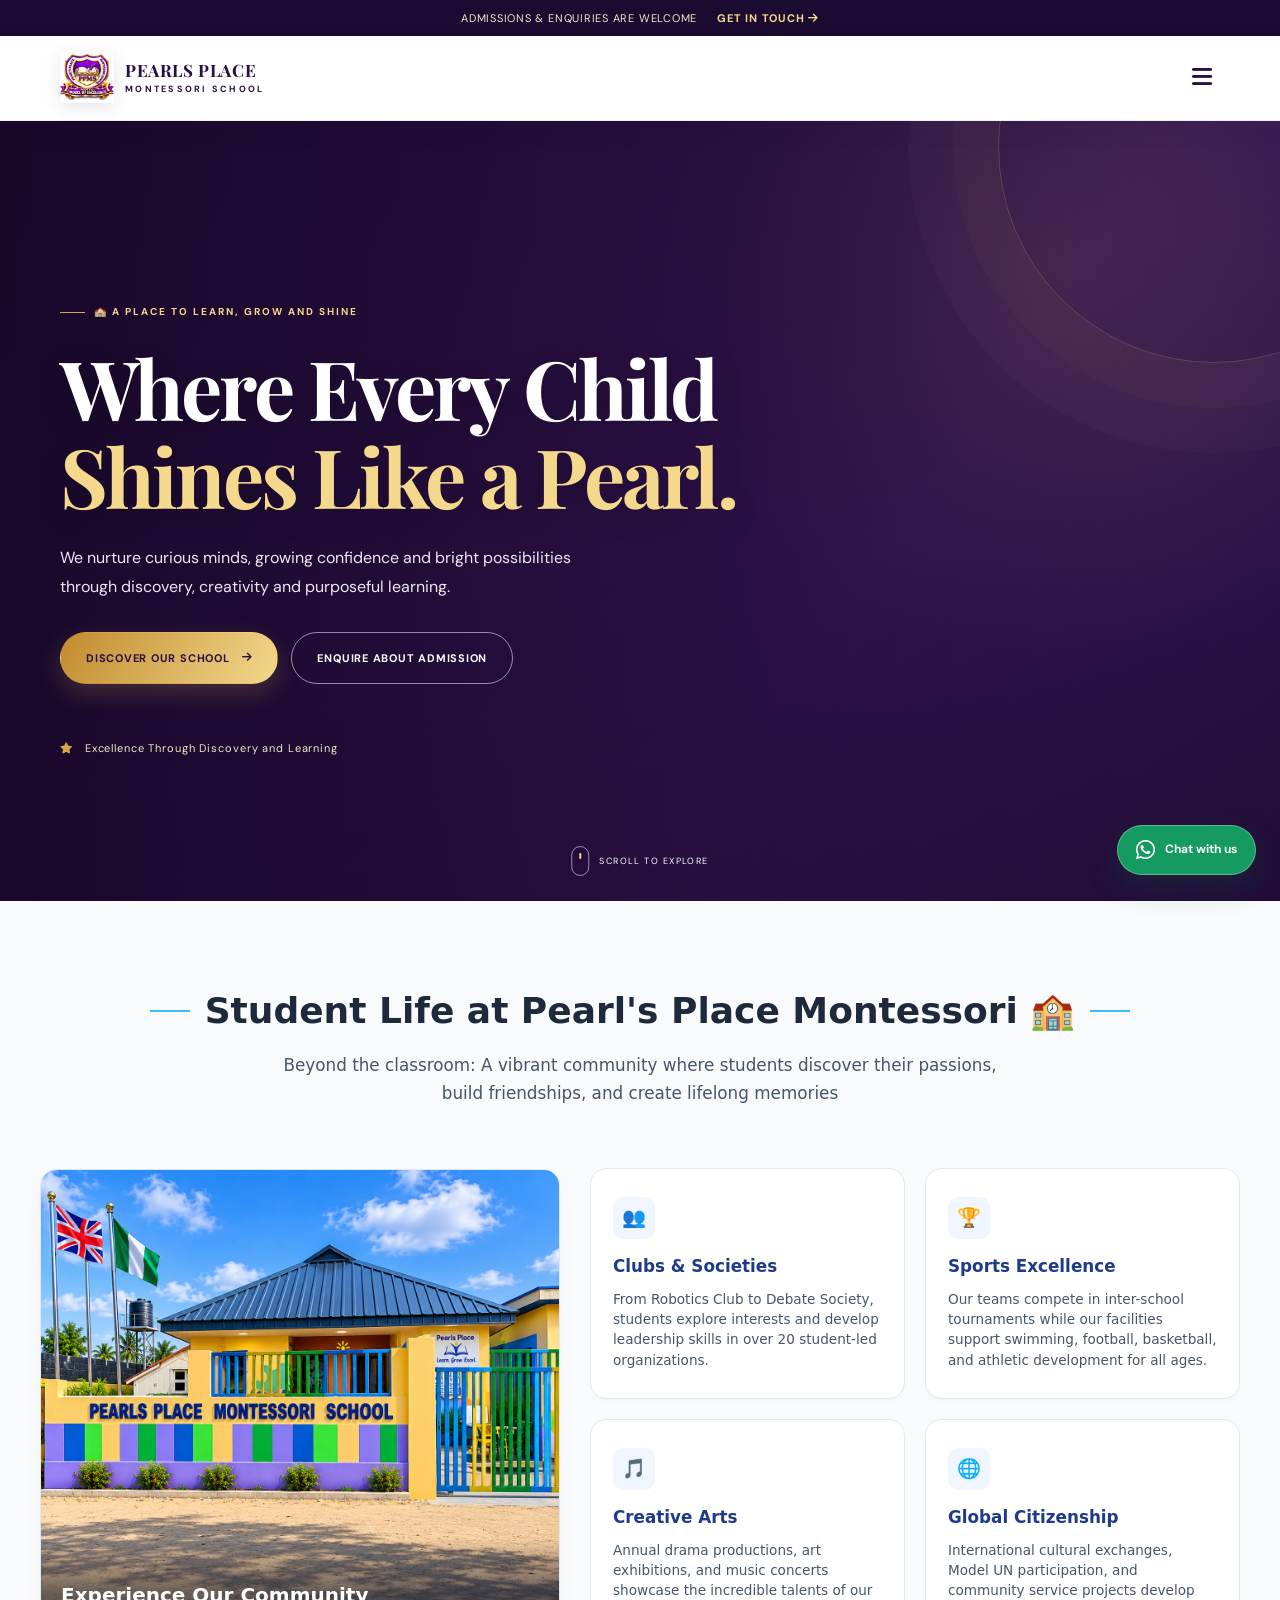
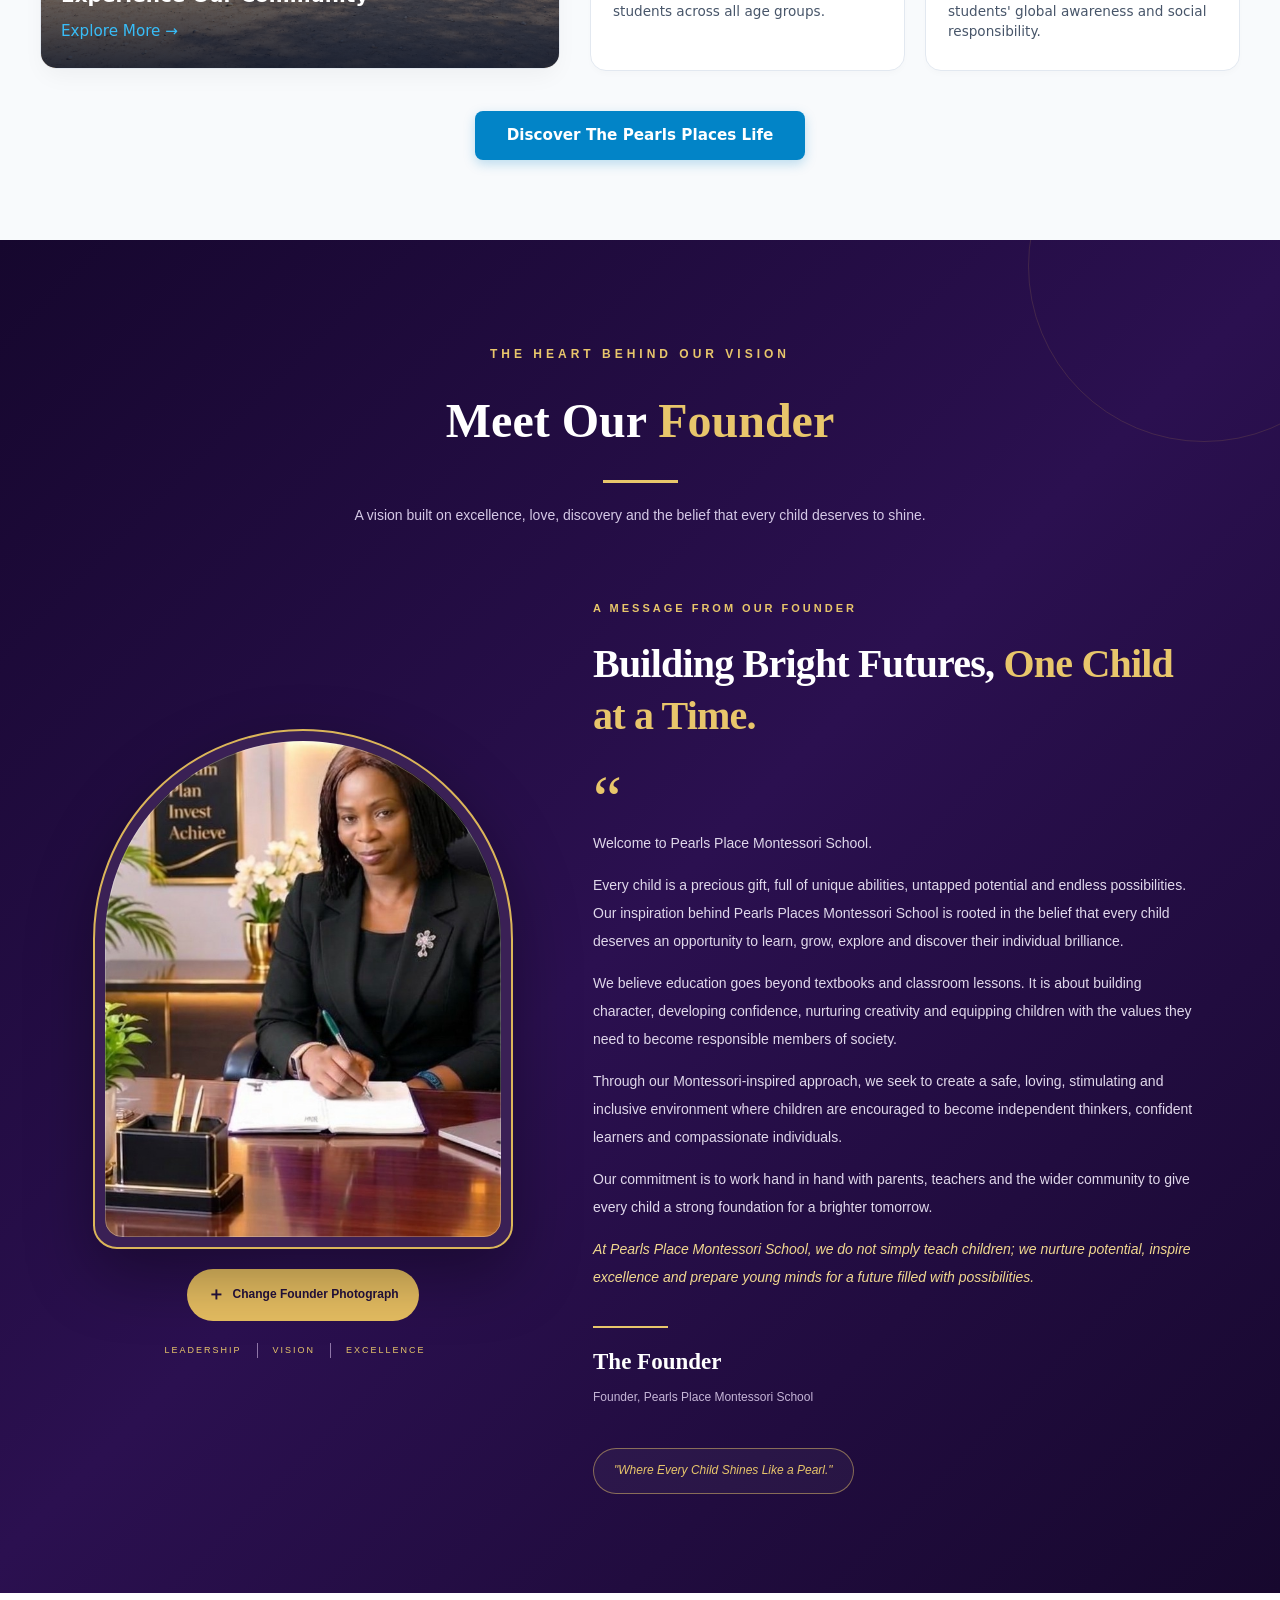
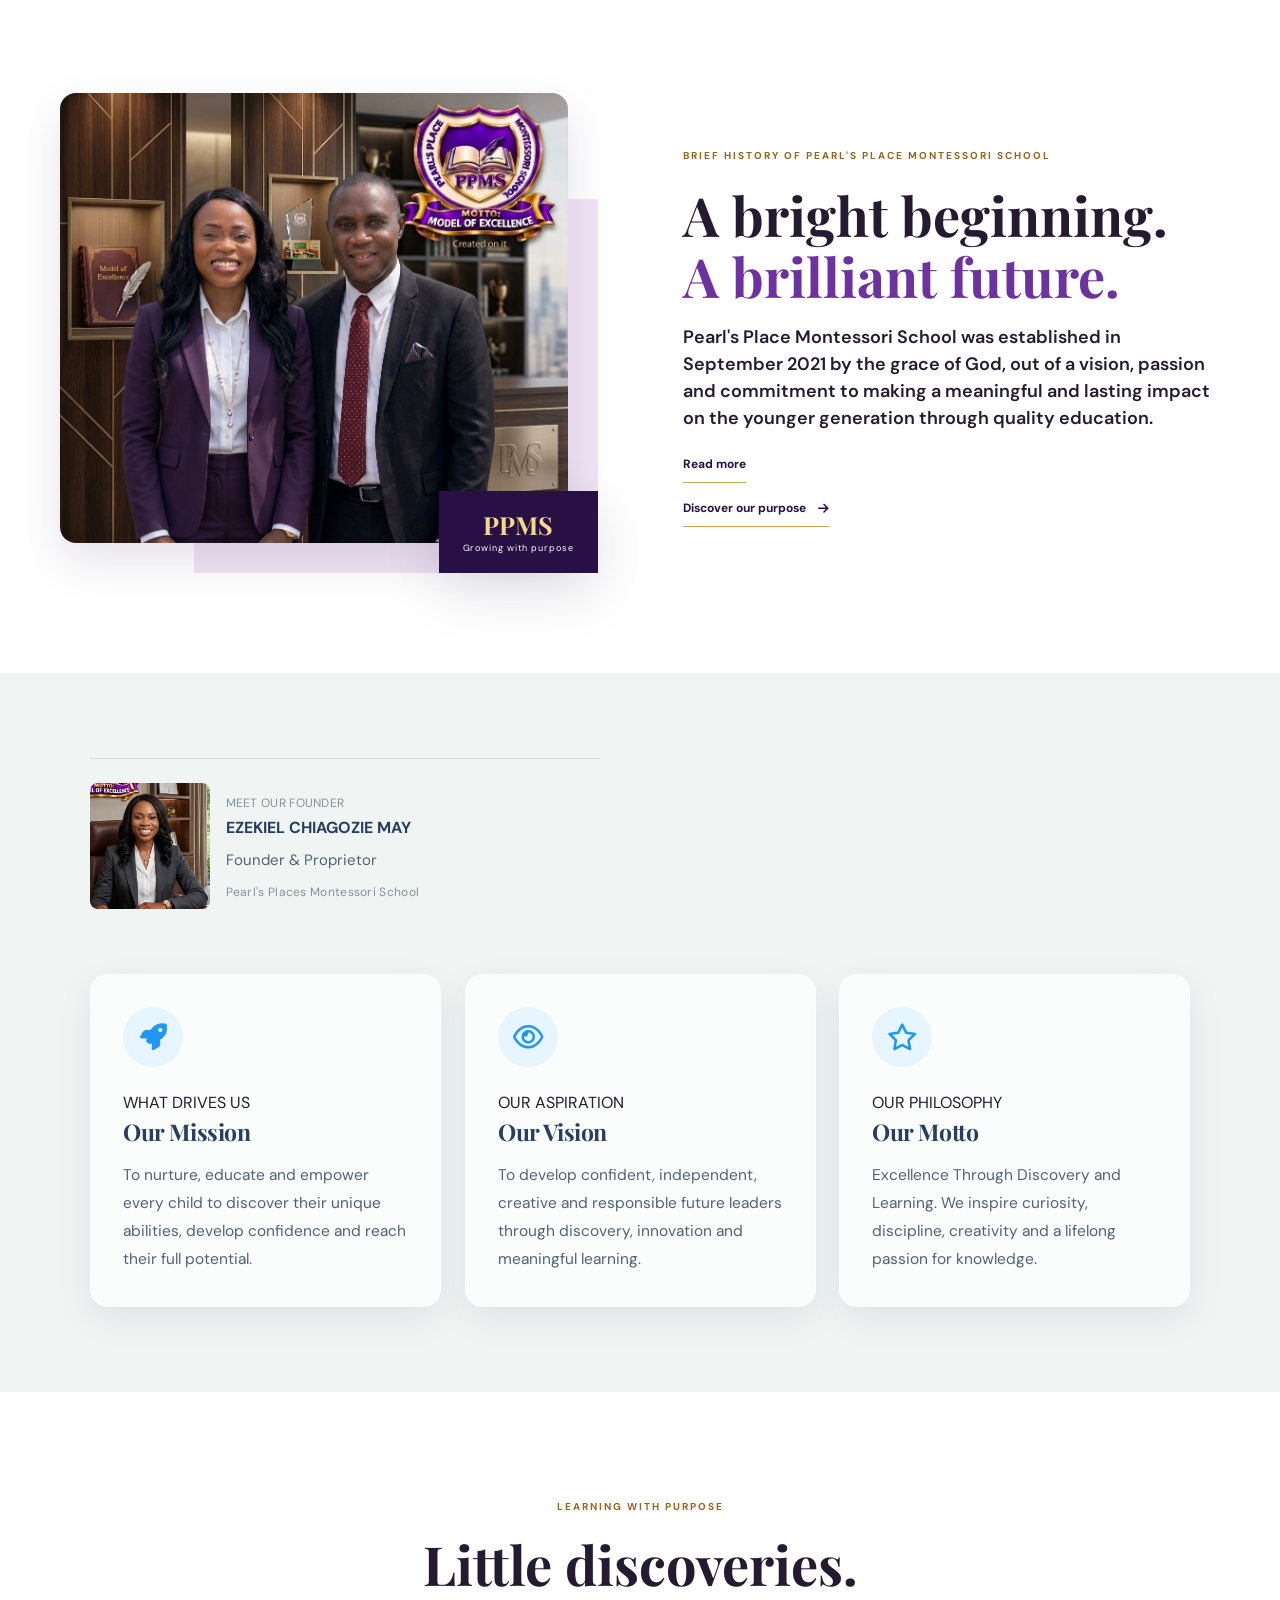
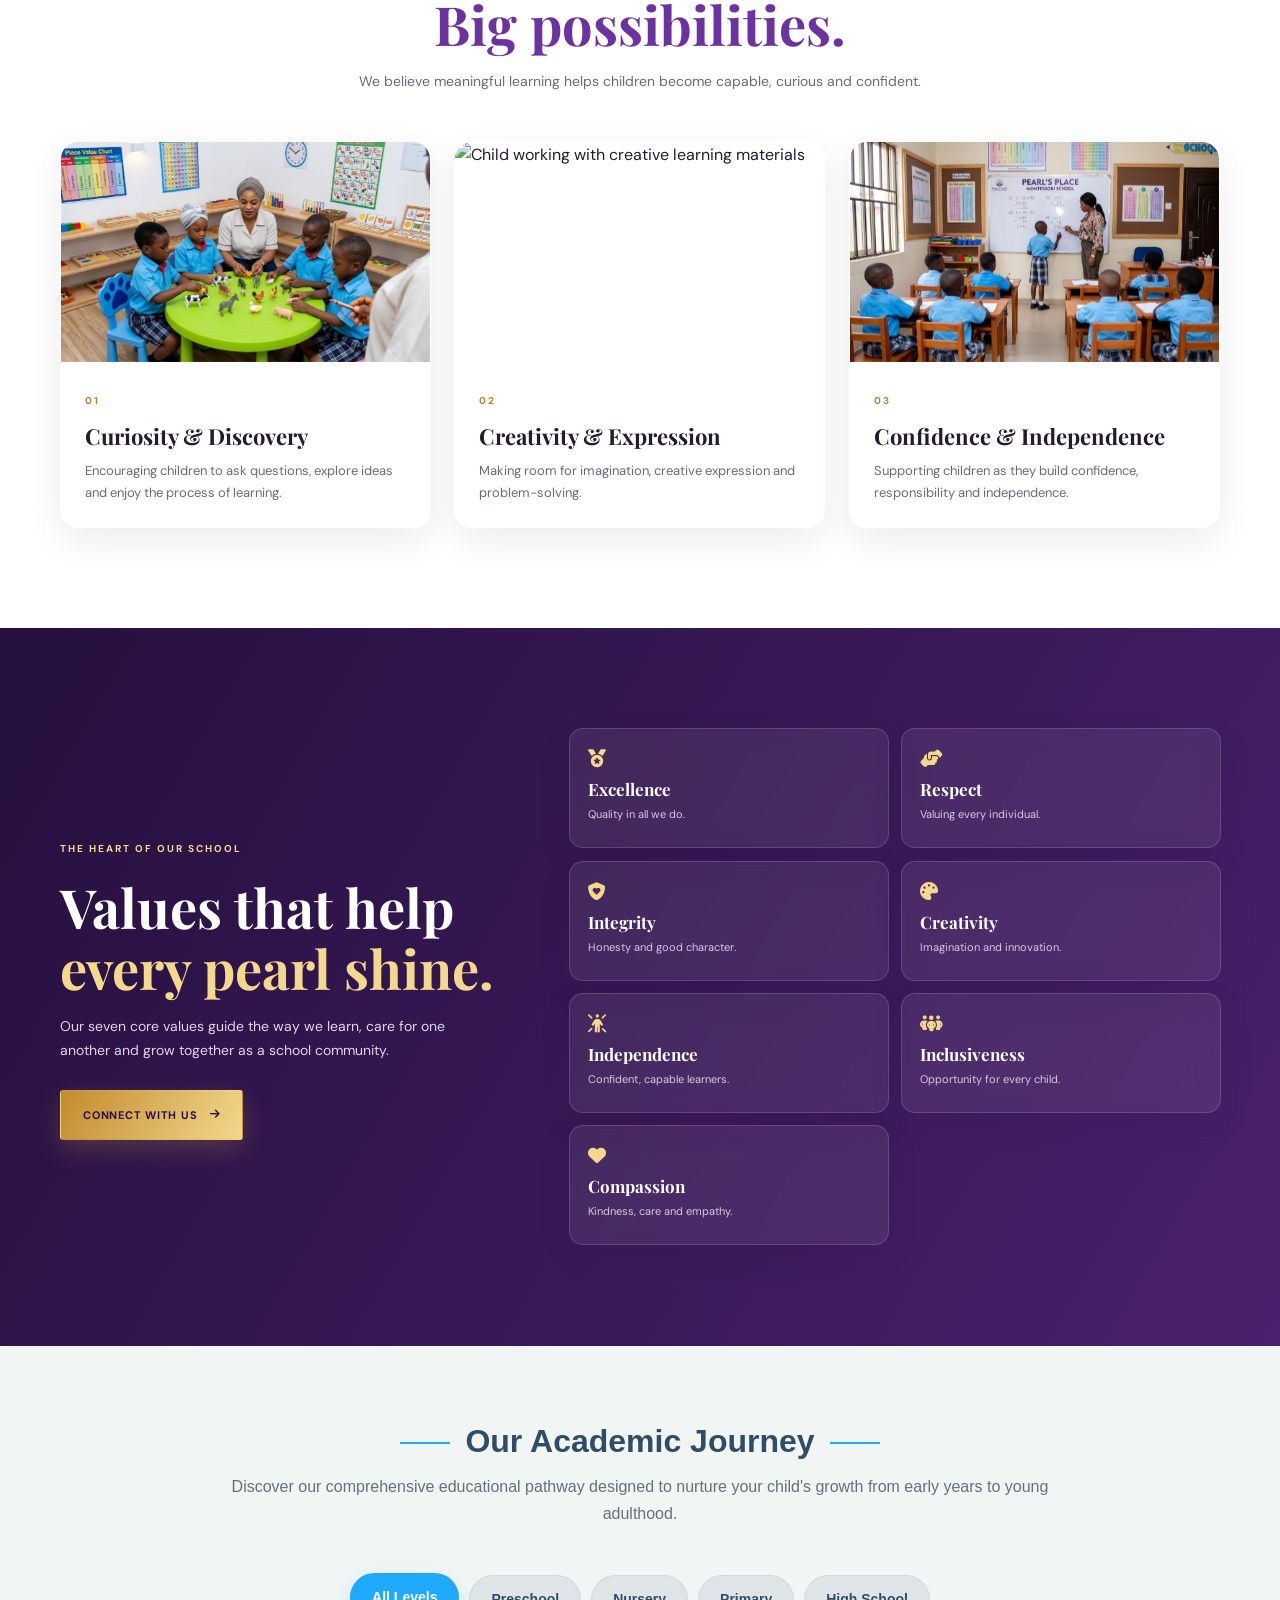
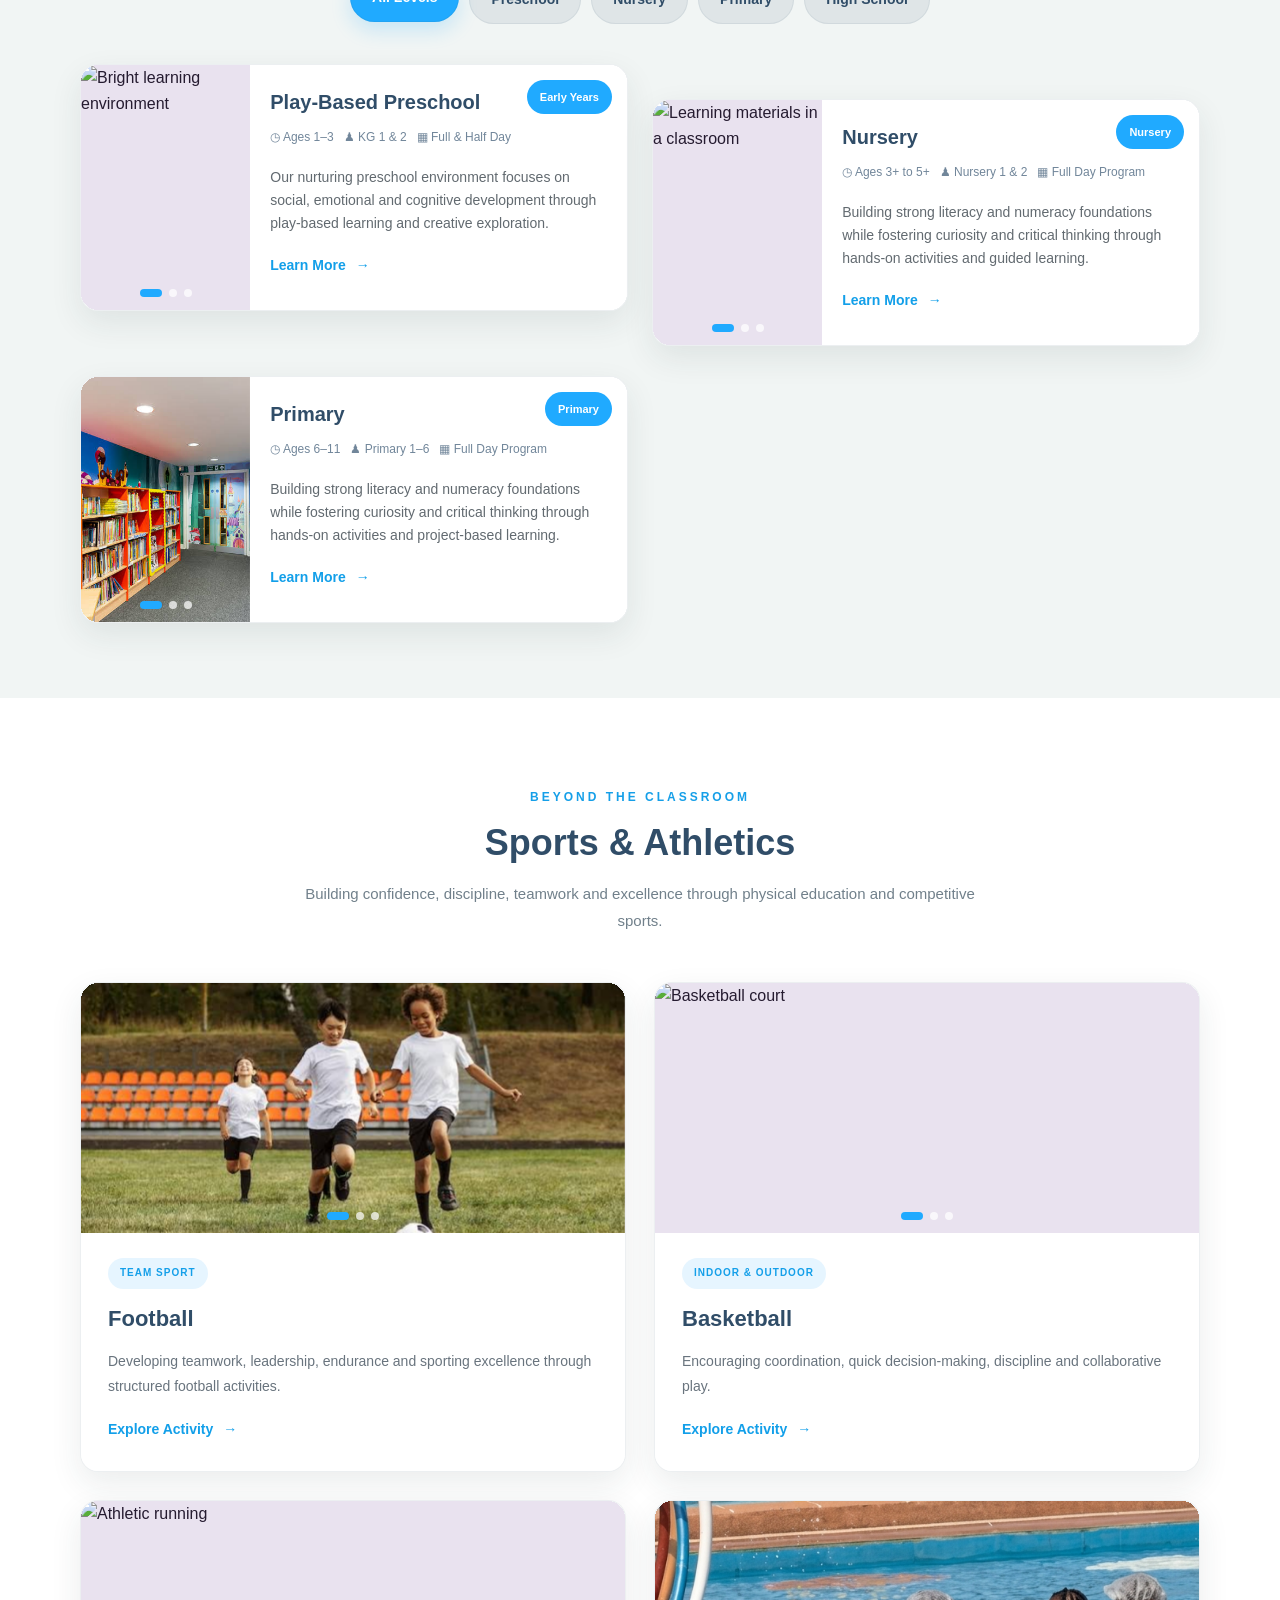
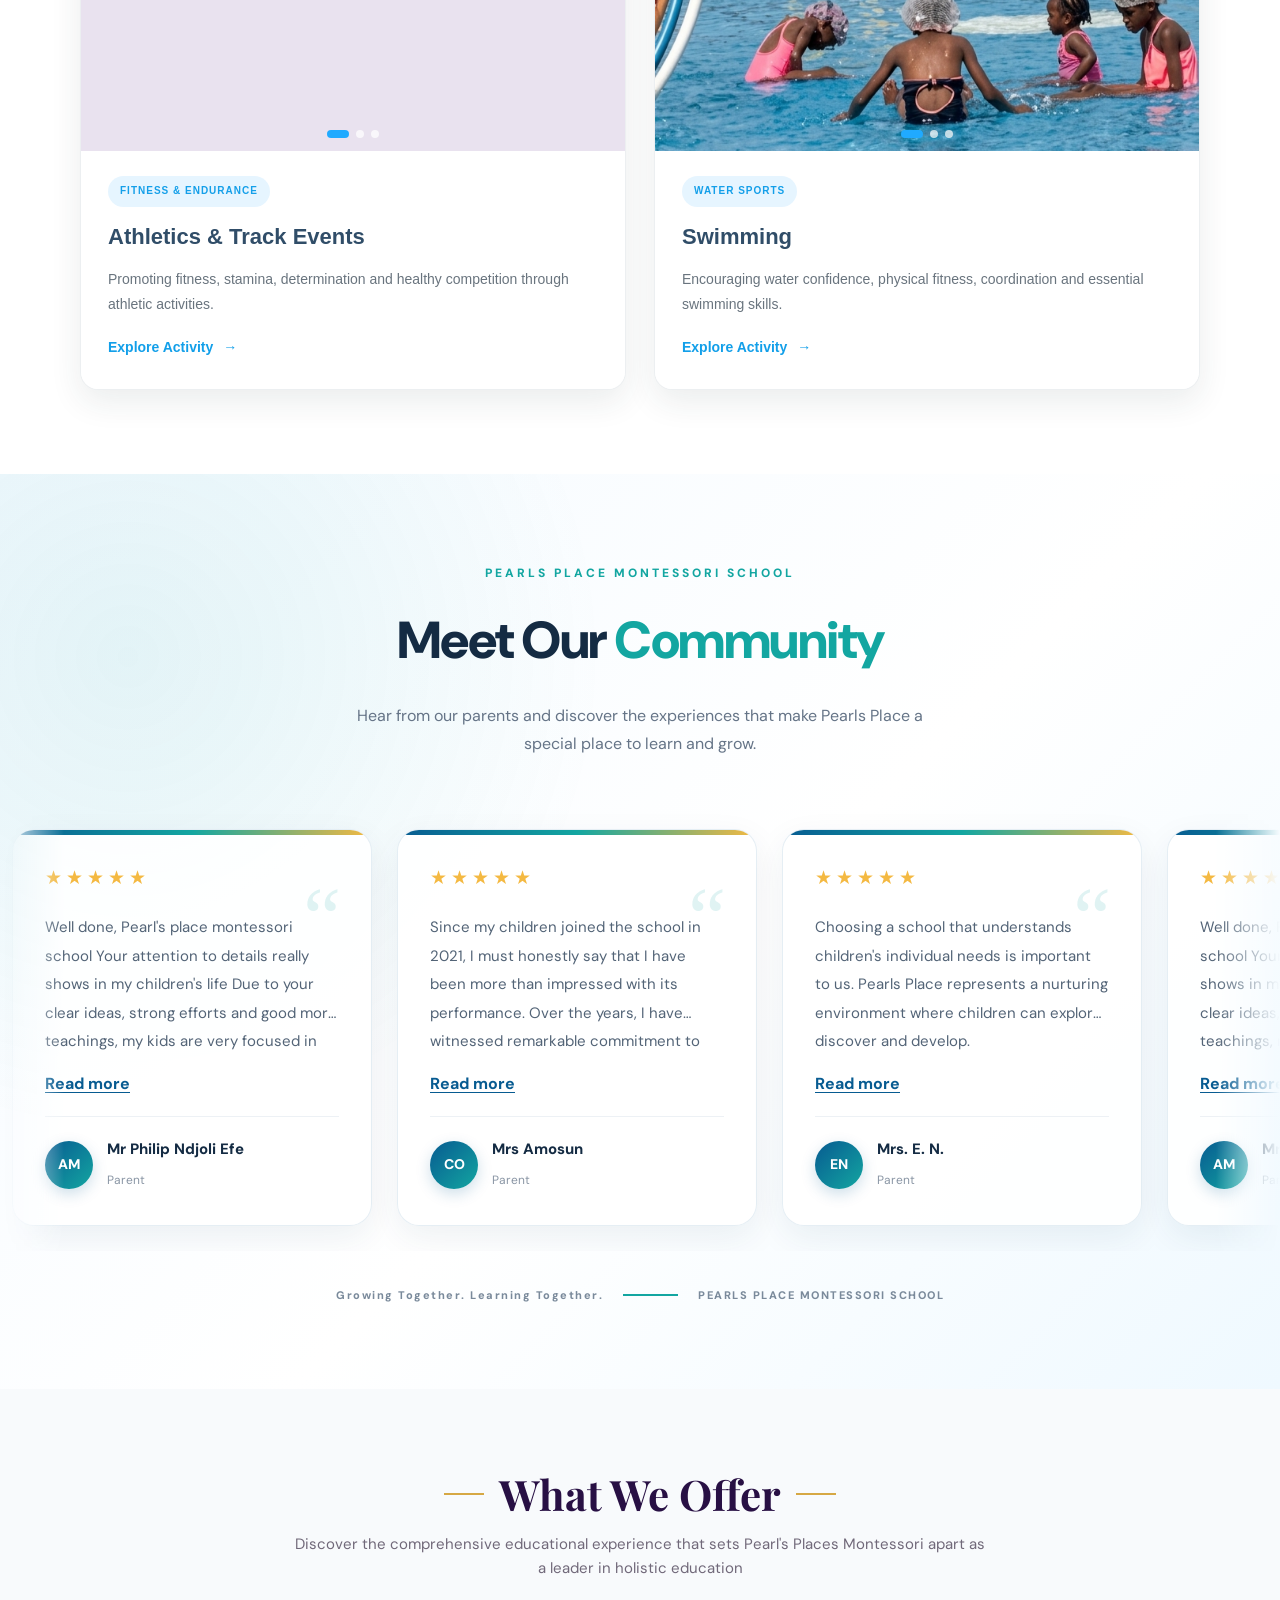
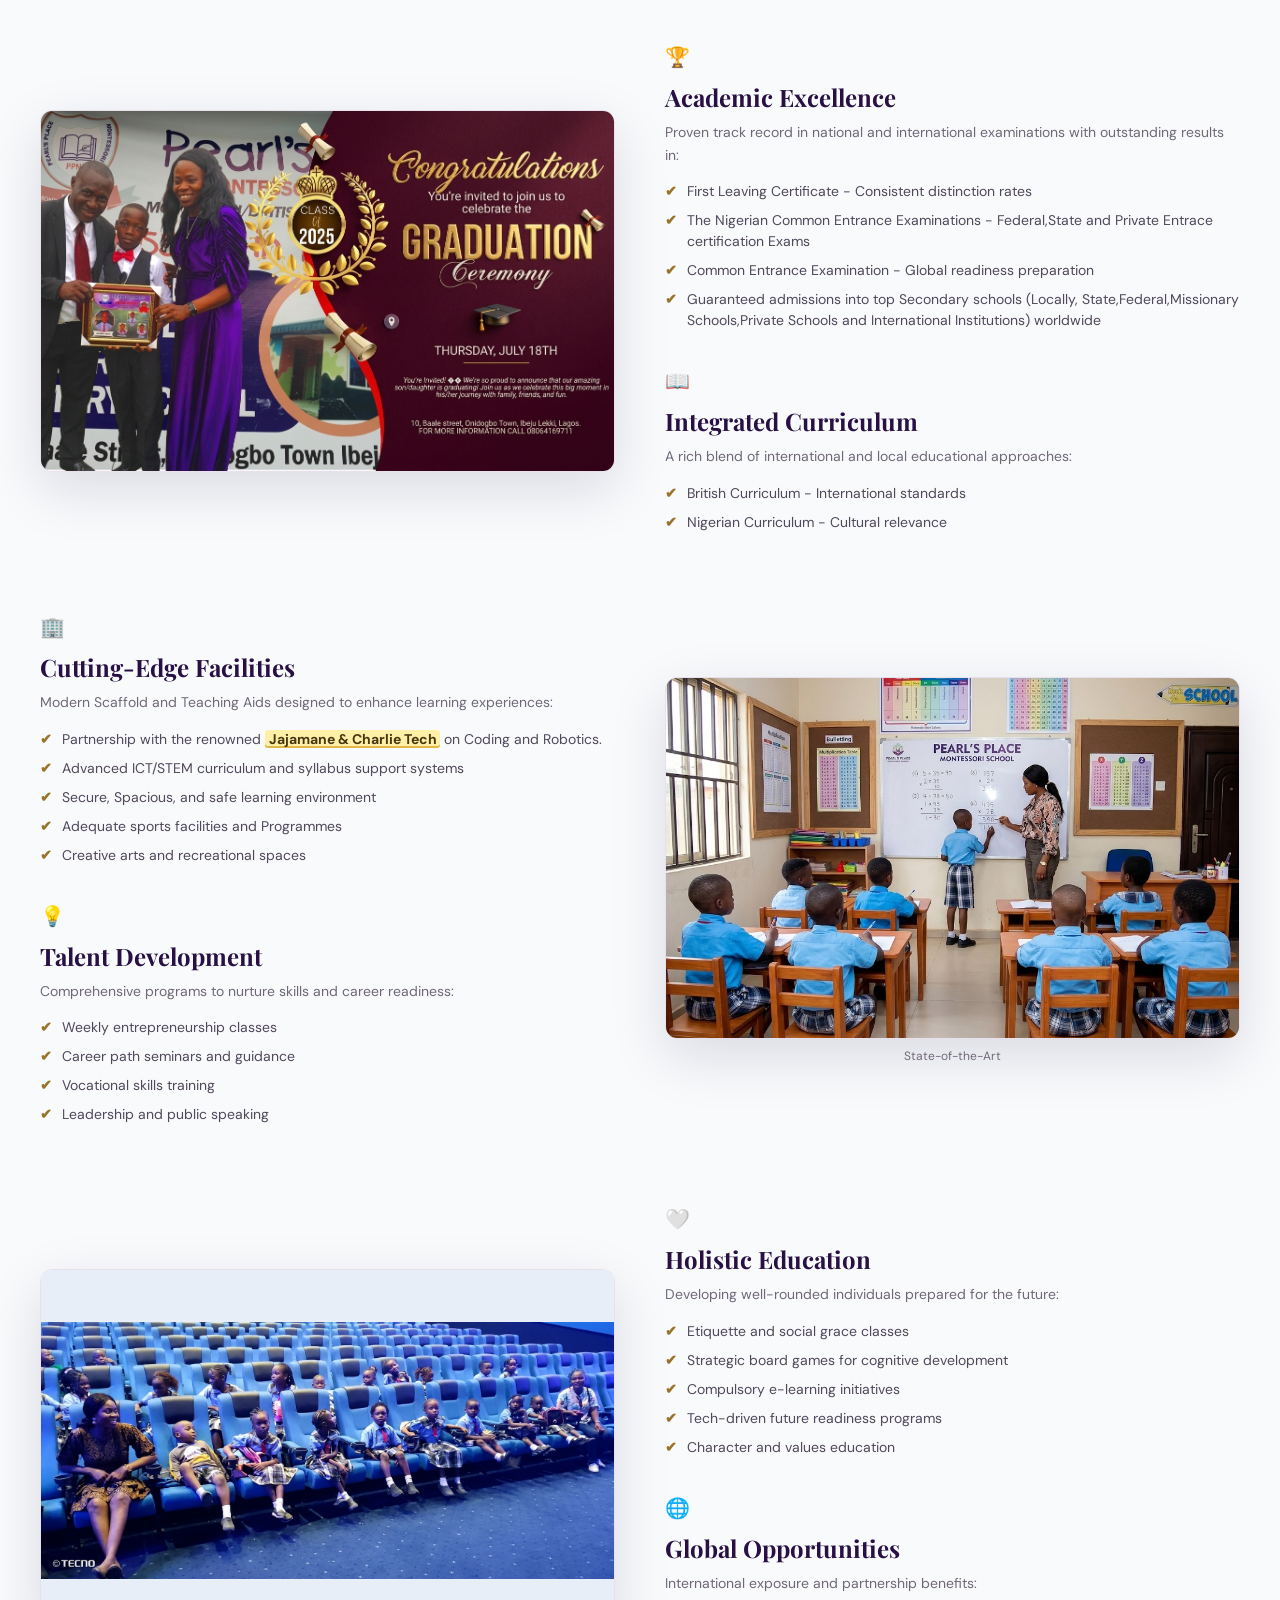
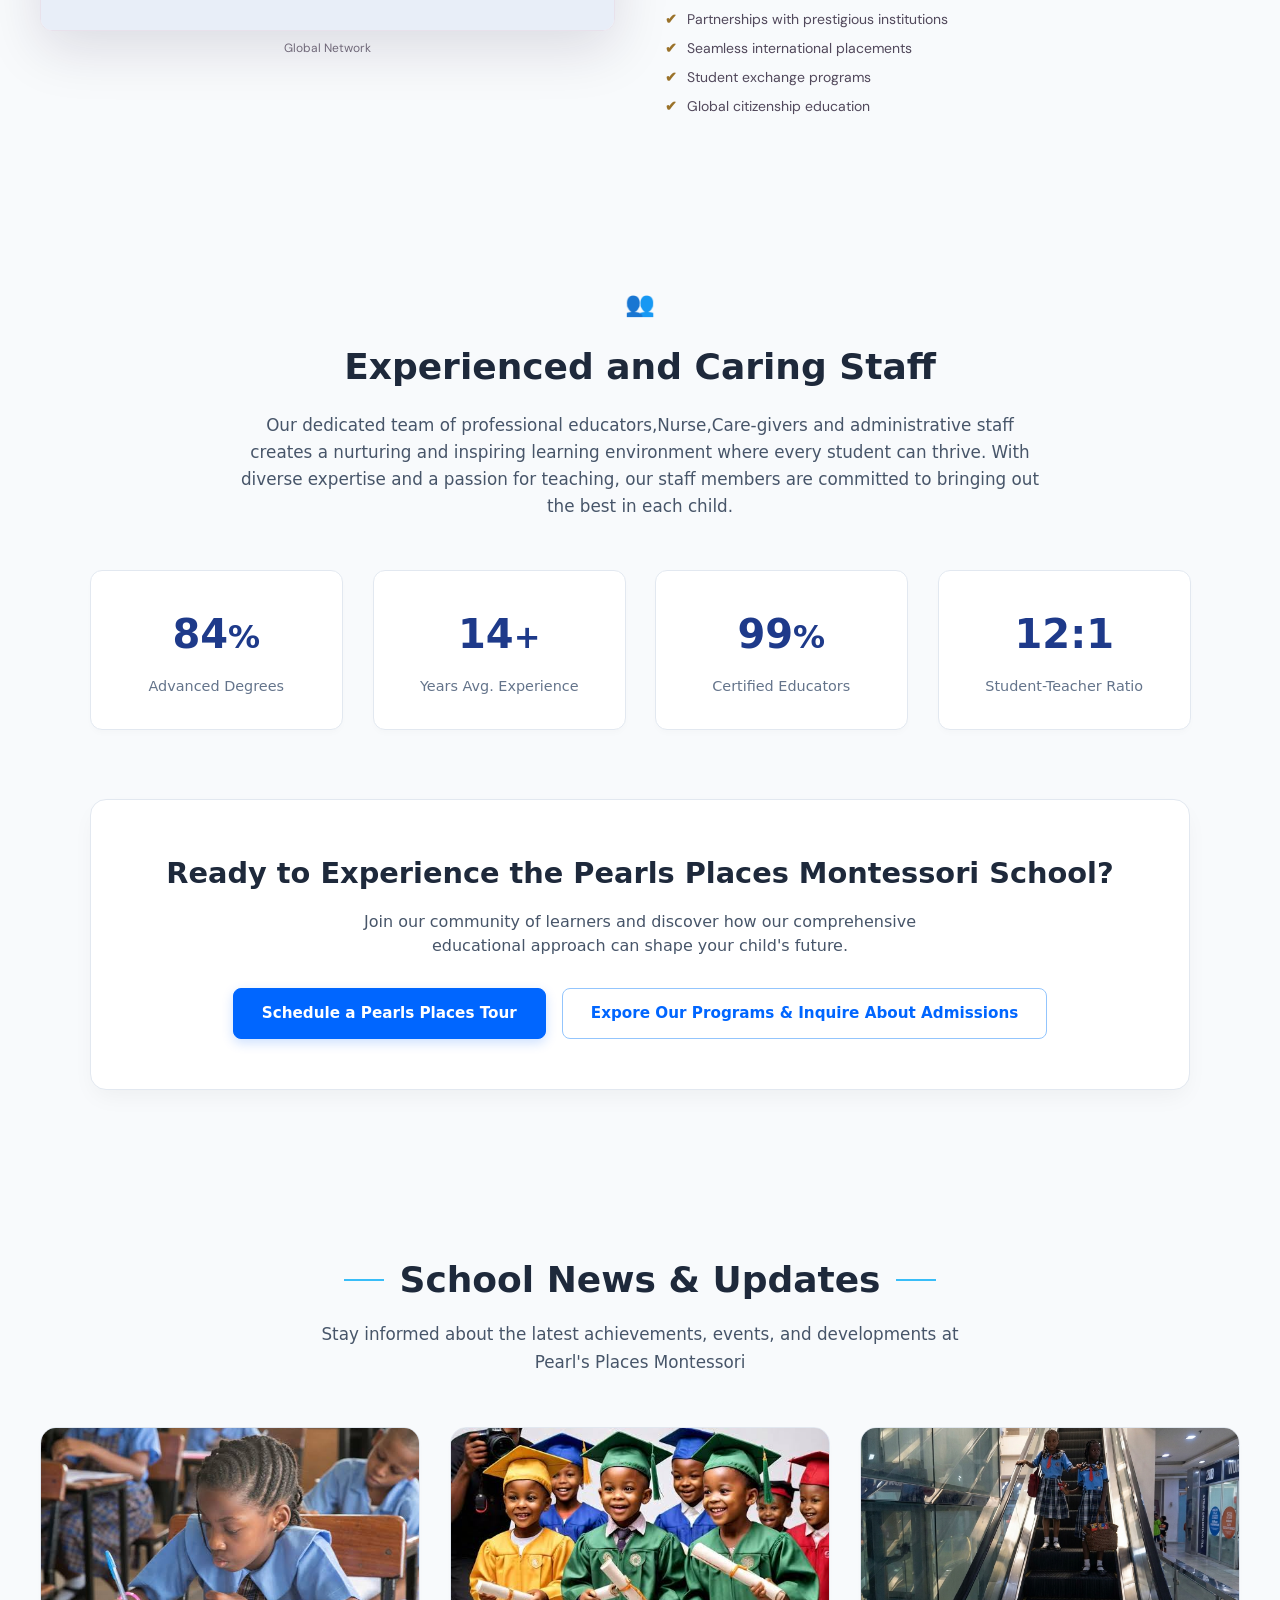
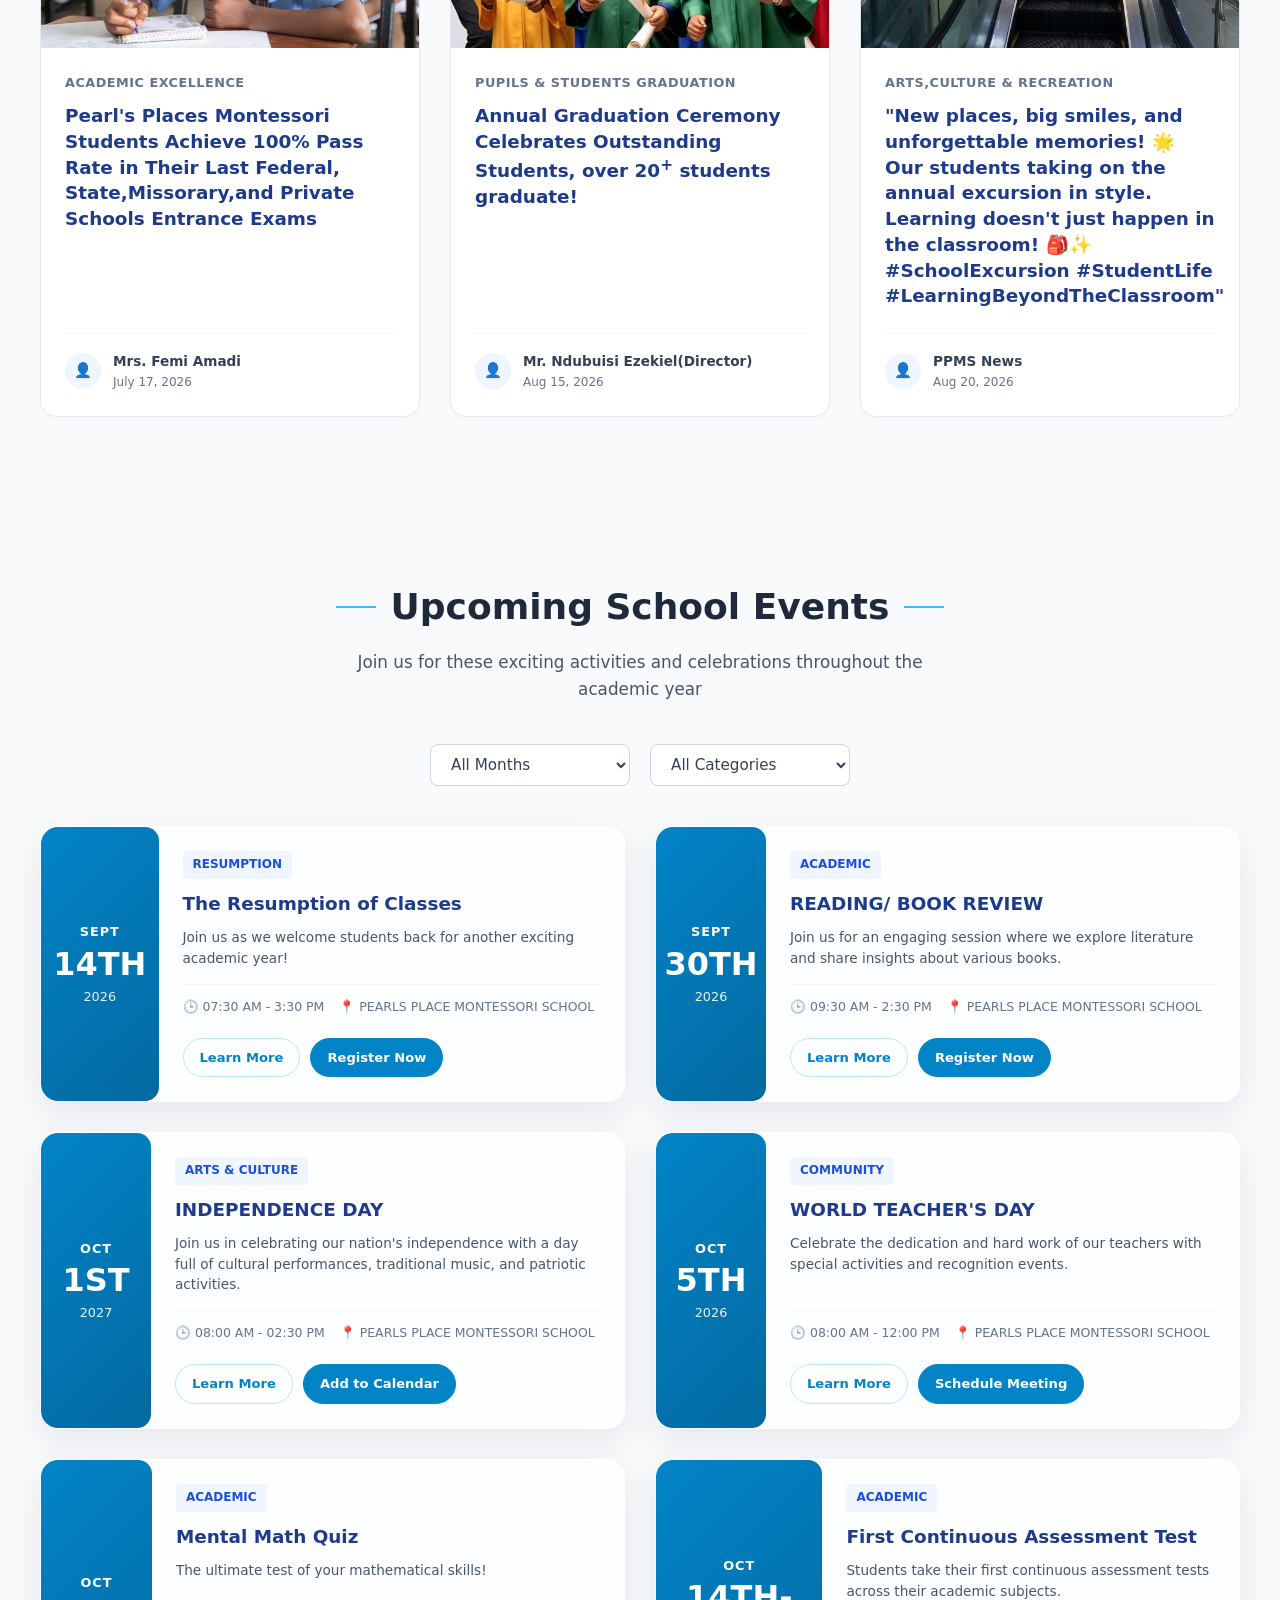
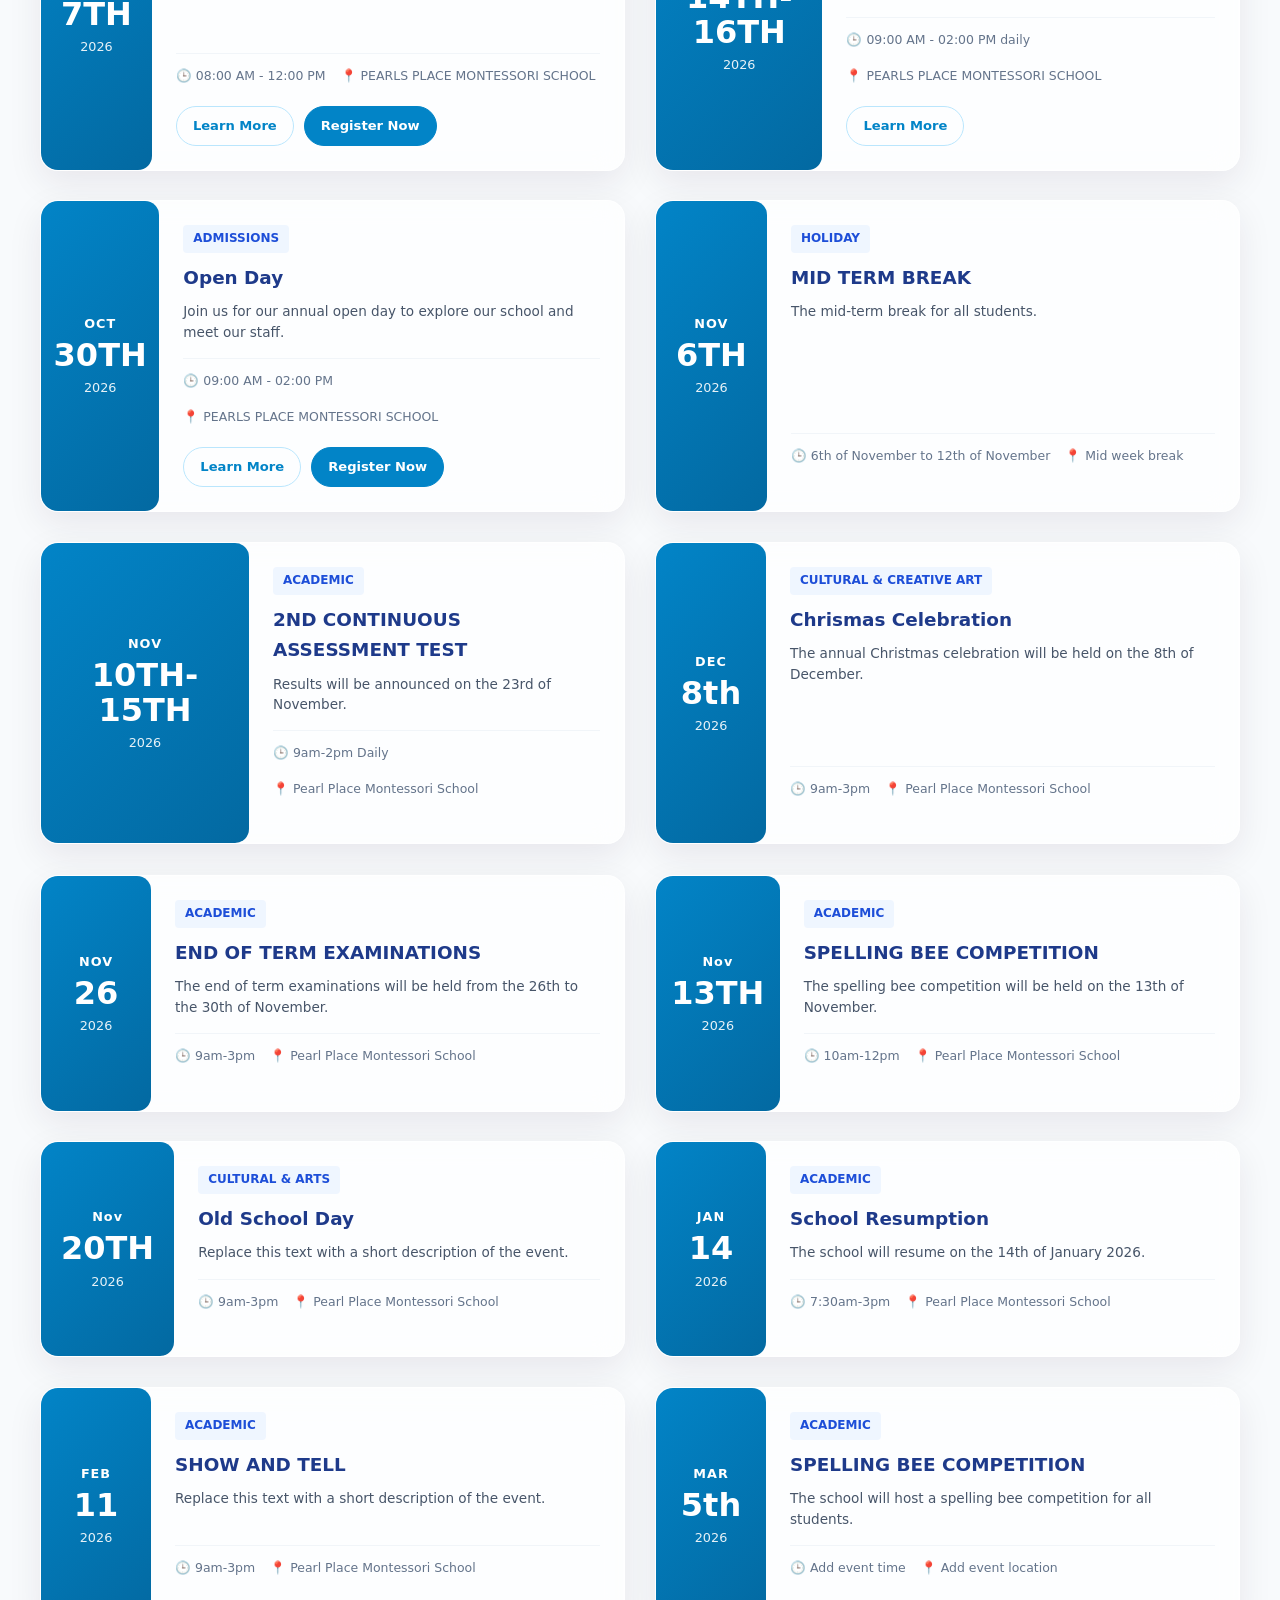
==== commit c85c52be: "Correct school name to 'Pearl's Place Montessori School'" ====
--- a/index.html
+++ b/index.html
@@ -6,8 +6,24 @@
   <meta name="theme-color" content="#241044">
   <meta name="description" content="Pearls Places Montessori School — Where Every Child Shines Like a Pearl. Excellence Through Discovery and Learning.">
   <!-- Primary Meta Tags -->
-<title>Pearls Places Montessori School | Nursery & Primary School in [Neighborhood], Lagos</title>
-<meta name="description" content="Pearls Places Montessori School offers quality Montessori early childhood, creche, nursery, and primary education in [Neighborhood], Lagos. Admissions open." />
+<title>Pearls Places Montessori School | Nursery & Primary School in , Lagos</title>
+
+<title>Pearls Places Montessori School | Montessori School in Ibeju-Lekki, Lagos</title>
+
+<meta name="description" content="Pearls Places Montessori School in Ibeju-Lekki, Lagos, provides nurturing preschool, nursery and primary education through Montessori-inspired learning, creativity and academic excellence. Enquire about admissions today.">
+
+<meta name="robots" content="index, follow">
+
+<link rel="canonical" href="https://pearlsplacesmontessorischool.name.ng/">
+
+<meta property="og:title" content="Pearls Places Montessori School | Ibeju-Lekki, Lagos">
+
+<meta property="og:description" content="Discover quality Montessori-inspired preschool, nursery and primary education at Pearls Places Montessori School, Ibeju-Lekki, Lagos.">
+
+<meta property="og:url" content="https://pearlsplacesmontessorischool.name.ng/">
+
+<meta property="og:type" content="website">
+
 <link rel="canonical" href="https://pearlsplacesmontessorischool.name.ng/" />
 
 <!-- Open Graph / Social Sharing -->
@@ -21,7 +37,7 @@
 {
   "@context": "https://schema.org",
   "@type": "School",
-  "name": "Pearls Places Montessori School",
+  "name": "Pearl's Place Montessori School",
   "url": "https://pearlsplacesmontessorischool.name.ng/",
   "description": "Montessori early childhood, nursery, and primary school in Lagos, Nigeria.",
   "address": {
@@ -34,7 +50,7 @@
   "telephone": "[+234XXXXXXXXXX]"
 }
 </script>
-  <title>Pearls Places Montessori School | Where Every Child Shines Like a Pearl</title>
+  <title>Pearl's Place Montessori School | Where Every Child Shines Like a Pearl</title>
   <link rel="preconnect" href="https://fonts.googleapis.com">
   <link rel="preconnect" href="https://fonts.gstatic.com" crossorigin>
   <link href="https://fonts.googleapis.com/css2?family=DM+Sans:wght@400;500;600;700&family=Playfair+Display:wght@600;700;800&display=swap" rel="stylesheet">
@@ -58,8 +74,8 @@
 
     <!-- Slogan & Brand Text -->
     <div class="loader-text-group">
-      <h3 class="loader-school-name">Pearls Place Montessori School</h3>
-      <p class="loader-slogan">"At Pearls Place Montessori School, every child is valued, encouraged and given room to shine."</p>
+      <h3 class="loader-school-name">Pearl's Place Montessori School</h3>
+      <p class="loader-slogan">"At Pearl's Place Montessori School, every child is valued, encouraged and given room to shine."</p>
     </div>
   </div>
 </div>
@@ -72,8 +88,8 @@
   <header class="site-header" id="top">
     <nav class="nav container" aria-label="Main navigation">
       <a class="brand" href="#home" aria-label="Pearls Places Montessori School home">
-        <img src="data/logo.jpeg" alt="Pearls Places Montessori School crest" onerror="this.style.display='none'">
-        <span><strong>PEARLS PLACES</strong><small>MONTESSORI SCHOOL</small></span>
+        <img src="data/logo.jpeg" alt="Pearls Place Montessori School crest" onerror="this.style.display='none'">
+        <span><strong>PEARLS PLACE</strong><small>MONTESSORI SCHOOL</small></span>
       </a>
       <button class="menu-toggle" id="menuToggle" aria-label="Open navigation" aria-expanded="false" aria-controls="navLinks"><i class="fa-solid fa-bars"></i></button>
       <div class="nav-links" id="navLinks">
@@ -130,7 +146,7 @@
     <div class="sl-header">
       <div class="sl-subtitle-wrapper">
         <span class="sl-line"></span>
-        <h2>Student Life at  Pearls Places Montessori 🏫</h2>
+        <h2>Student Life at  Pearl's Place Montessori 🏫</h2>
         <span class="sl-line"></span>
       </div>
       <p class="sl-description">
@@ -227,7 +243,7 @@
                     <img
                         id="founderPhoto"
                         src="data/owner.jpeg"
-                        alt="Founder of Pearls Places Montessori School"
+                        alt="Founder of Pearls Place Montessori School"
                     >
                     <div class="founder-image-overlay"></div>
                 </div>
@@ -260,7 +276,7 @@
                 <div class="founder-quote-mark">“</div>
 
                 <p>
-                    Welcome to Pearls Places Montessori School.
+                    Welcome to Pearls Place Montessori School.
                 </p>
 
                 <p>
@@ -292,7 +308,7 @@
                 </p>
 
                 <p class="founder-closing">
-                    At Pearls Places Montessori School, we do not simply teach
+                    At Pearls Place Montessori School, we do not simply teach
                     children; we nurture potential, inspire excellence and prepare
                     young minds for a future filled with possibilities.
                 </p>
@@ -300,7 +316,7 @@
                 <div class="founder-signature">
                     <span class="signature-line"></span>
                     <h4 id="founderName">The Founder</h4>
-                    <p>Founder, Pearls Places Montessori School</p>
+                    <p>Founder, Pearls Place Montessori School</p>
                 </div>
 
                 <div class="founder-motto">
@@ -449,7 +465,7 @@
                     <p>Founder & Proprietor</p>
 
                     <span class="founder-school">
-                        Pearls Places Montessori School
+                        Pearl's Places Montessori School
                     </span>
 
                 </div>
@@ -766,7 +782,7 @@
         <div class="pp-quote-mark">“</div>
 
         <p class="pp-review">
-          Well done Pearls place montessori school 
+          Well done, Pearl's place montessori school 
           Your attention to details really shows in my children's life 
           Due to your clear ideas, strong efforts and good moral teachings, 
           my kids are very focused in their studies 
@@ -1610,7 +1626,7 @@
 
             <div class="ppms-footer-logo-wrap">
                 <img src="data/logo.jpeg"
-                     alt="Pearls Places Montessori School Logo"
+                     alt="Pearl's Places Montessori School Logo"
                      class="ppms-spinning-logo">
             </div>
 
@@ -1704,7 +1720,7 @@
 
         <p>
             © <span id="ppms-footer-year"></span>
-            Pearls Places Montessori School.
+            Pearl's Places Montessori School.
             All Rights Reserved.
         </p>
 
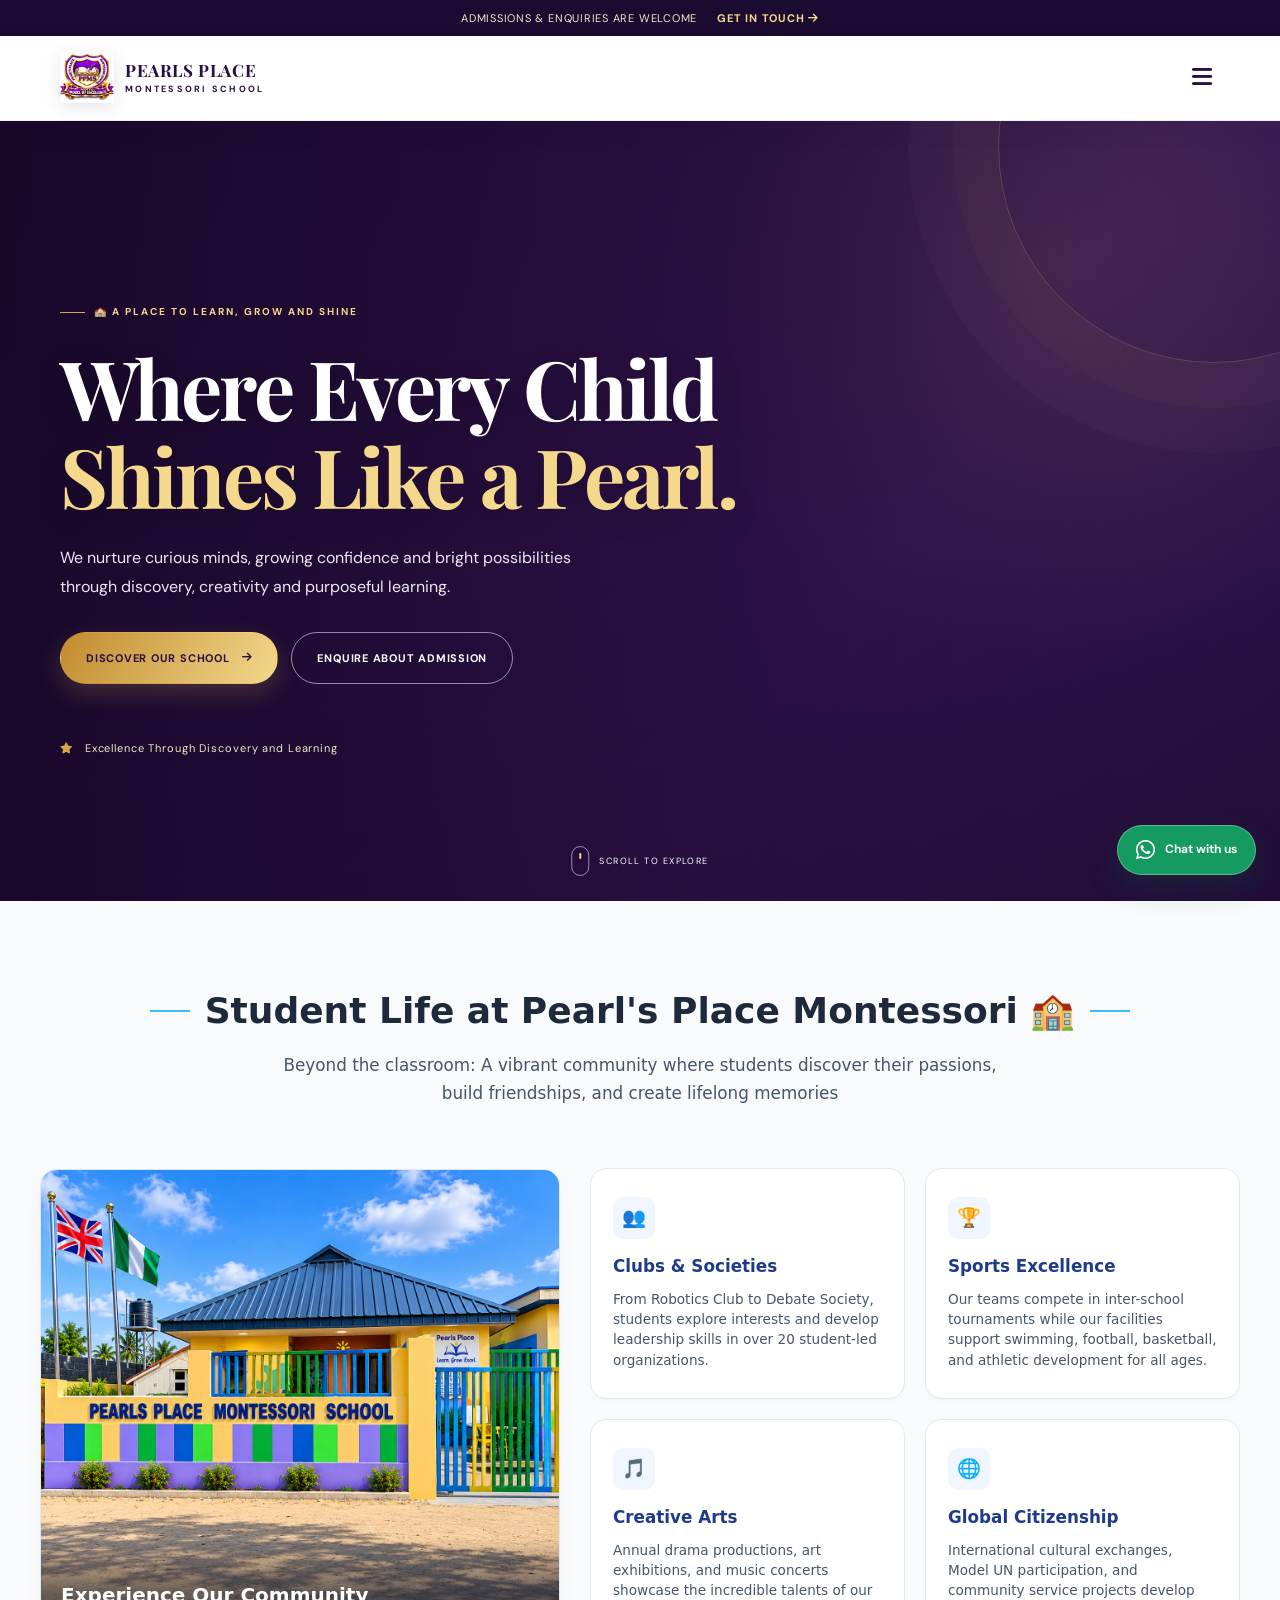
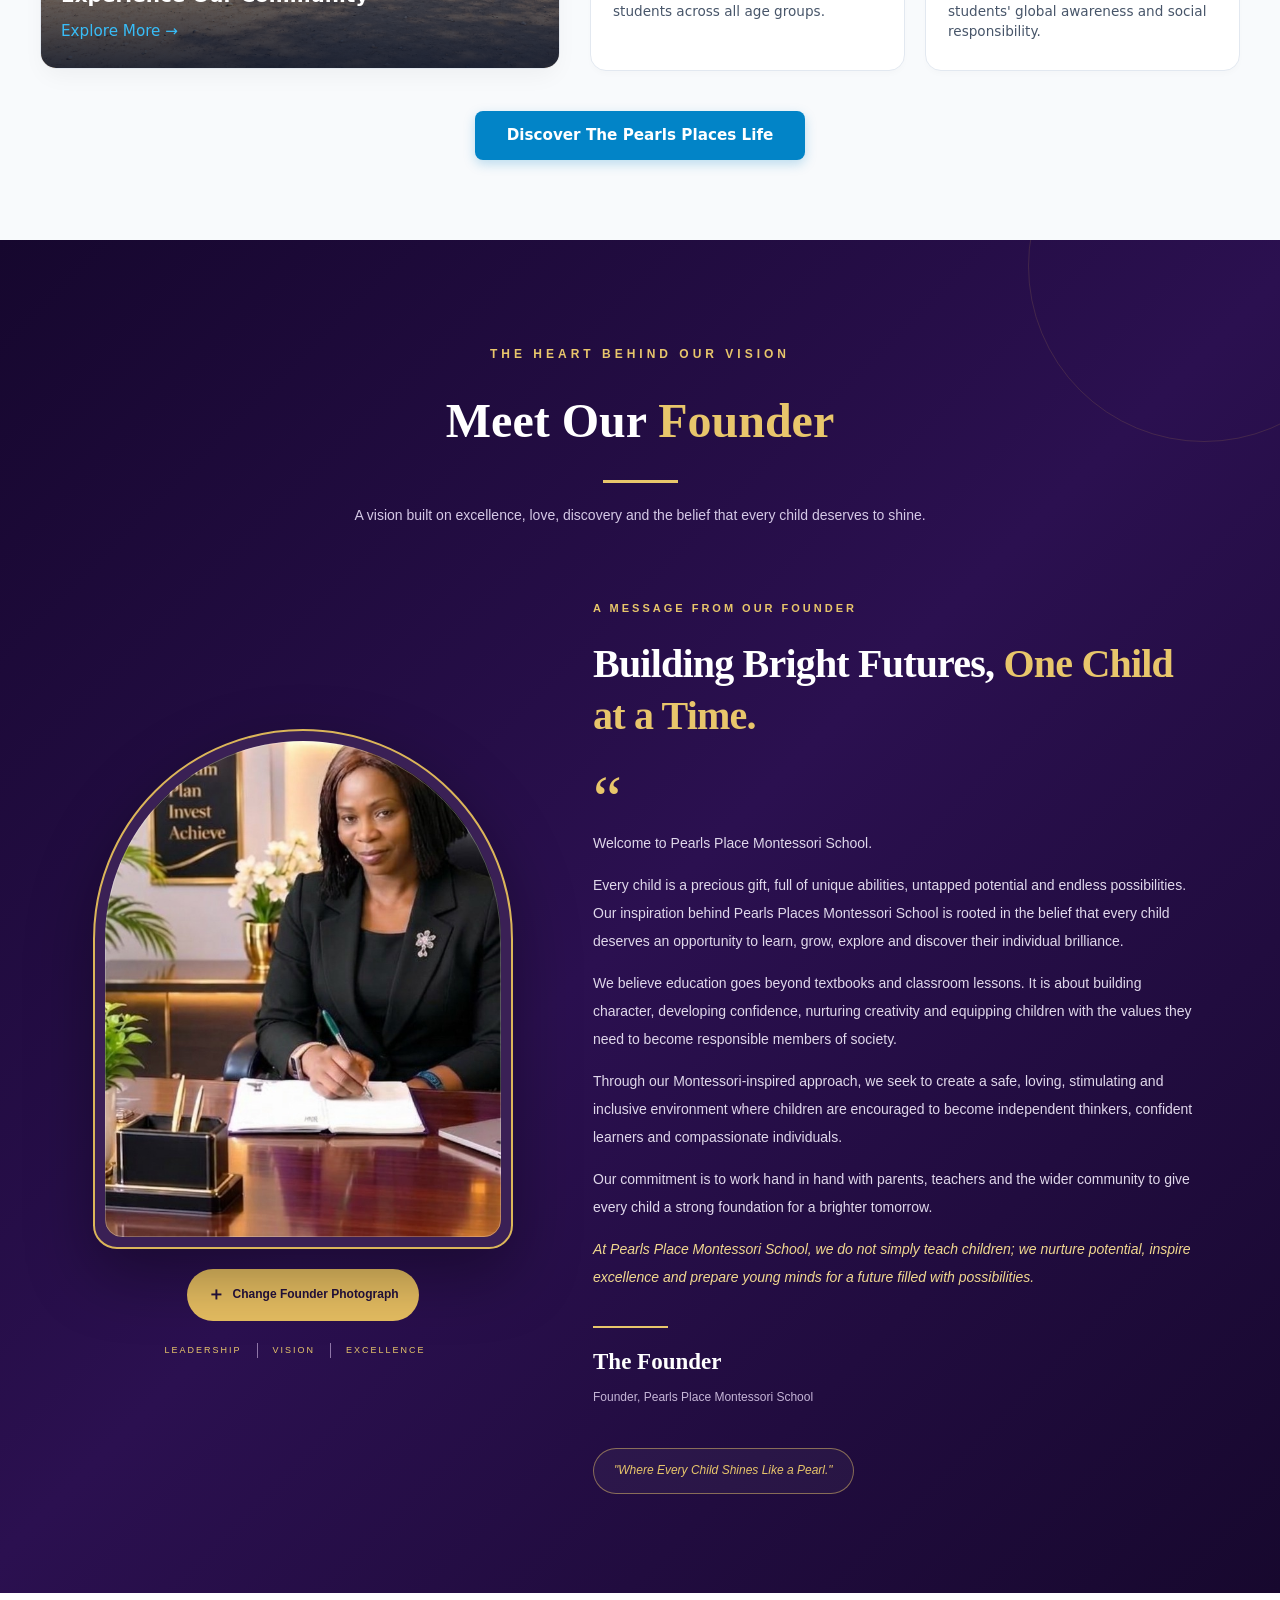
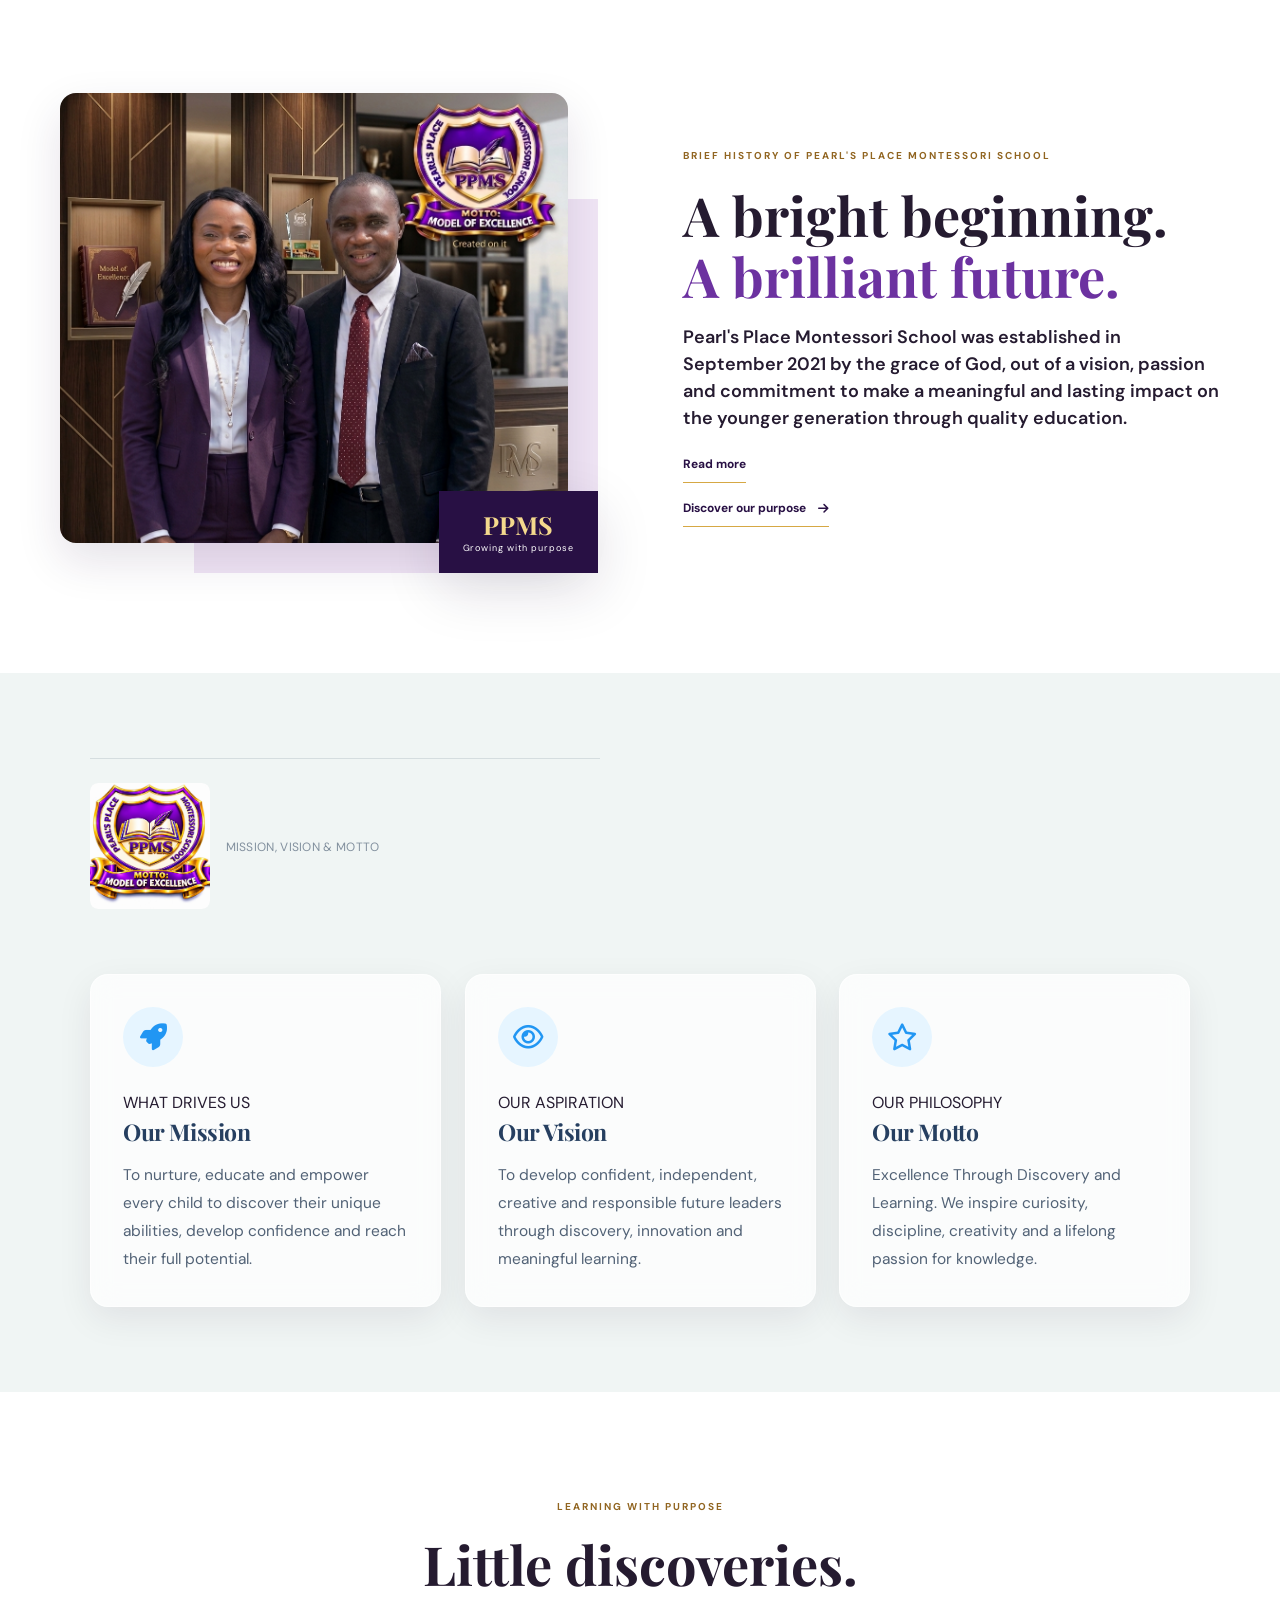
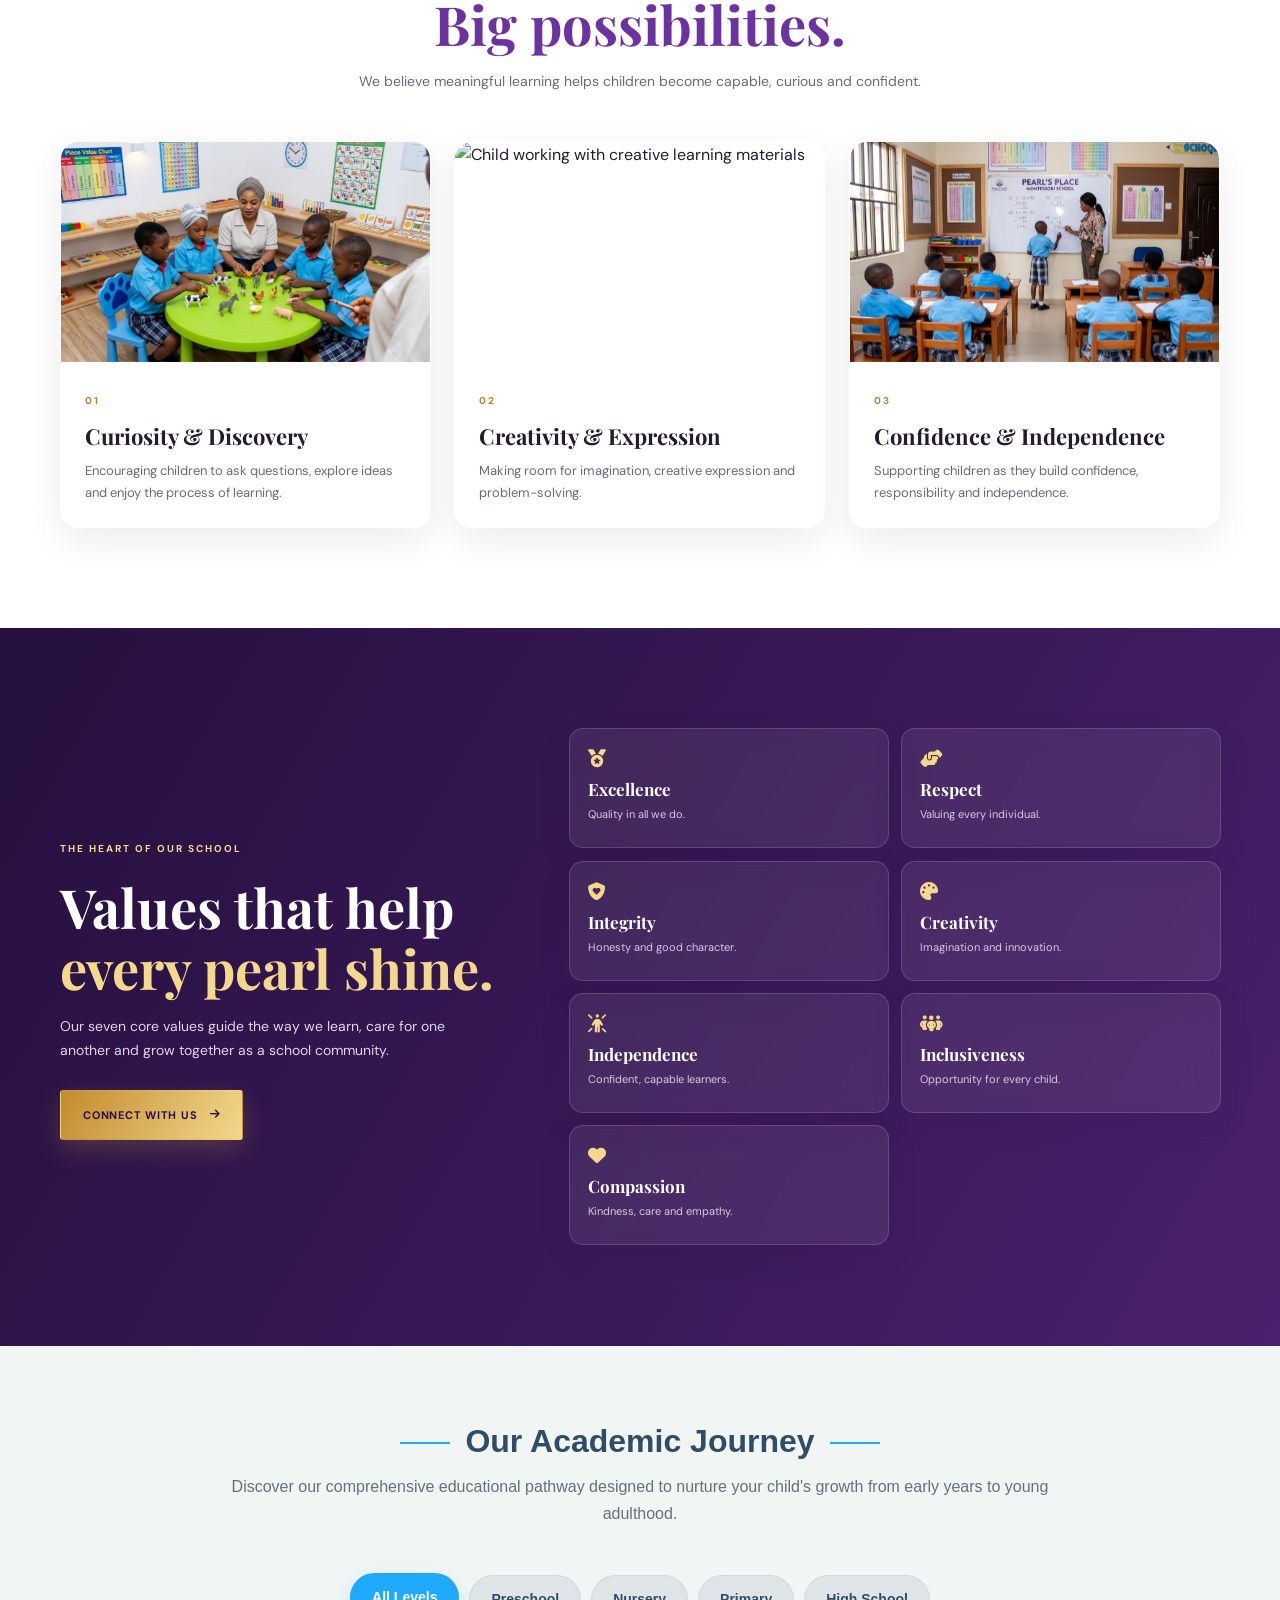
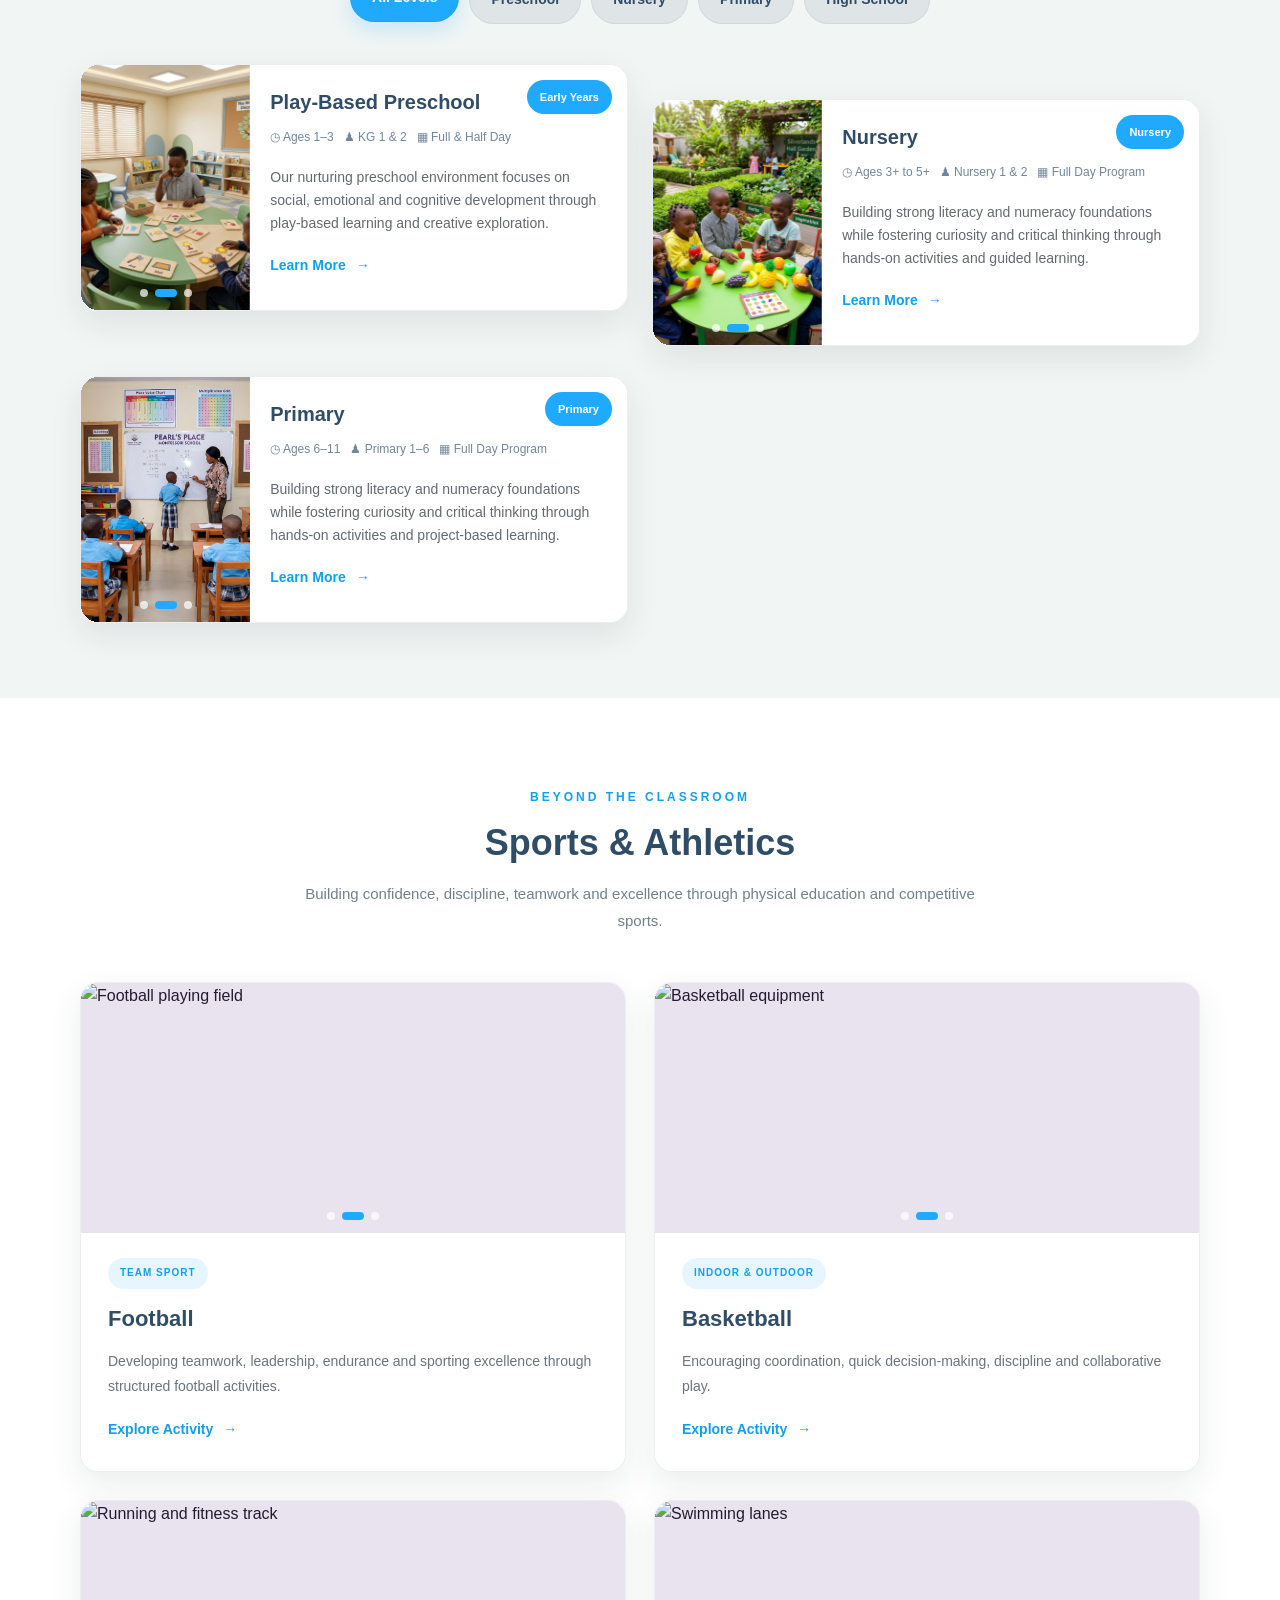
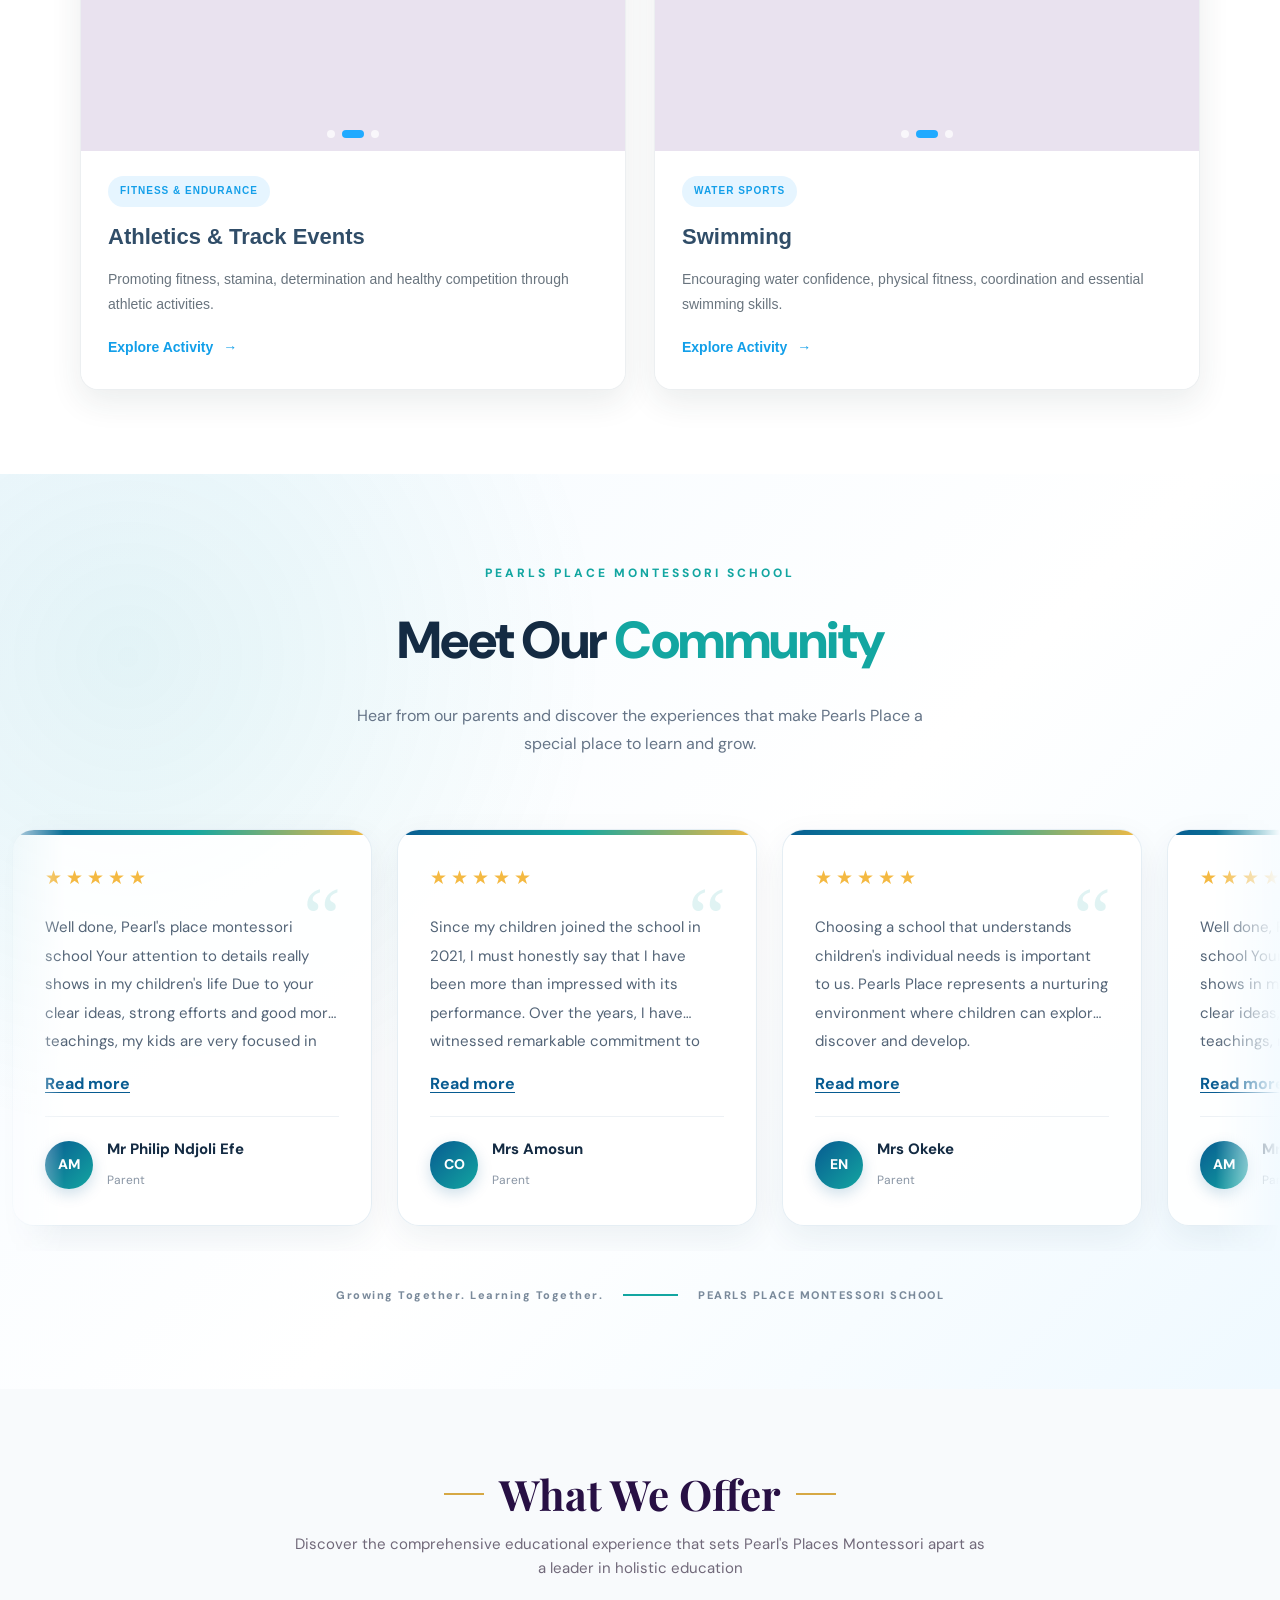
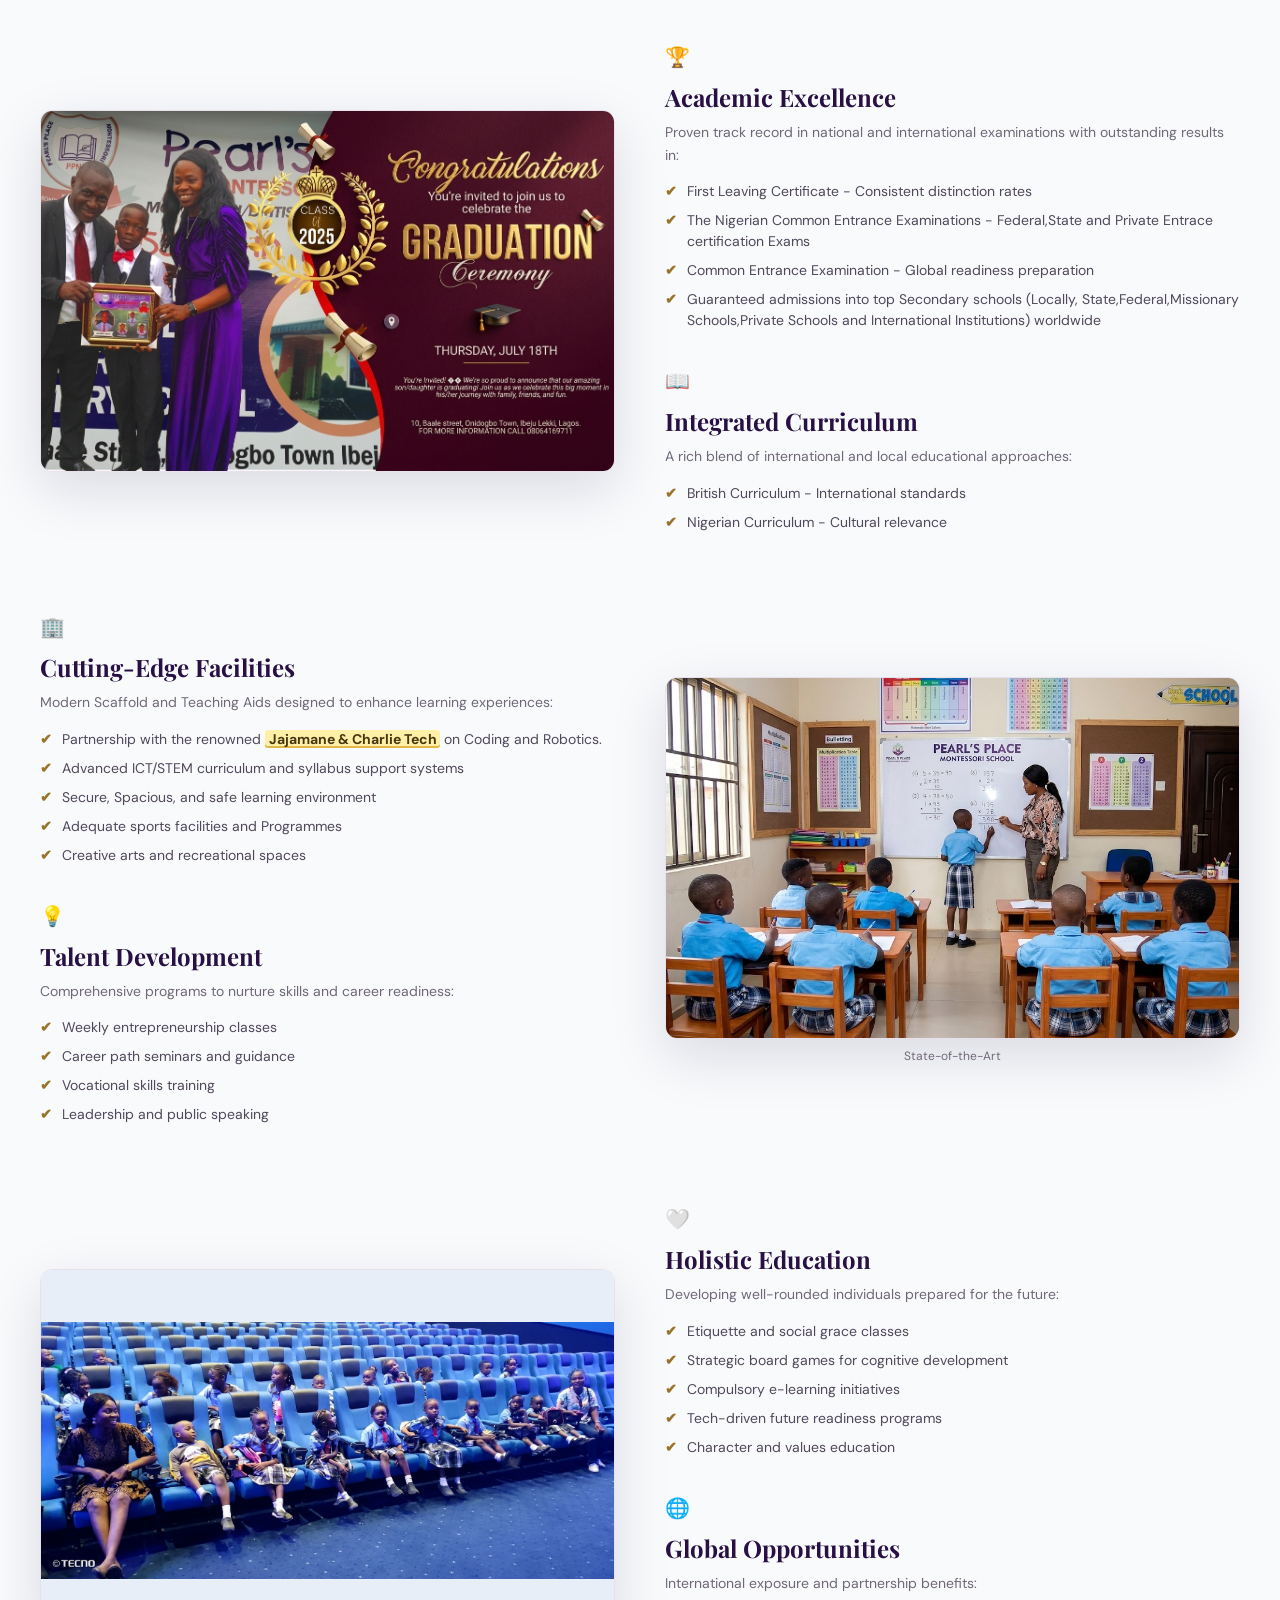
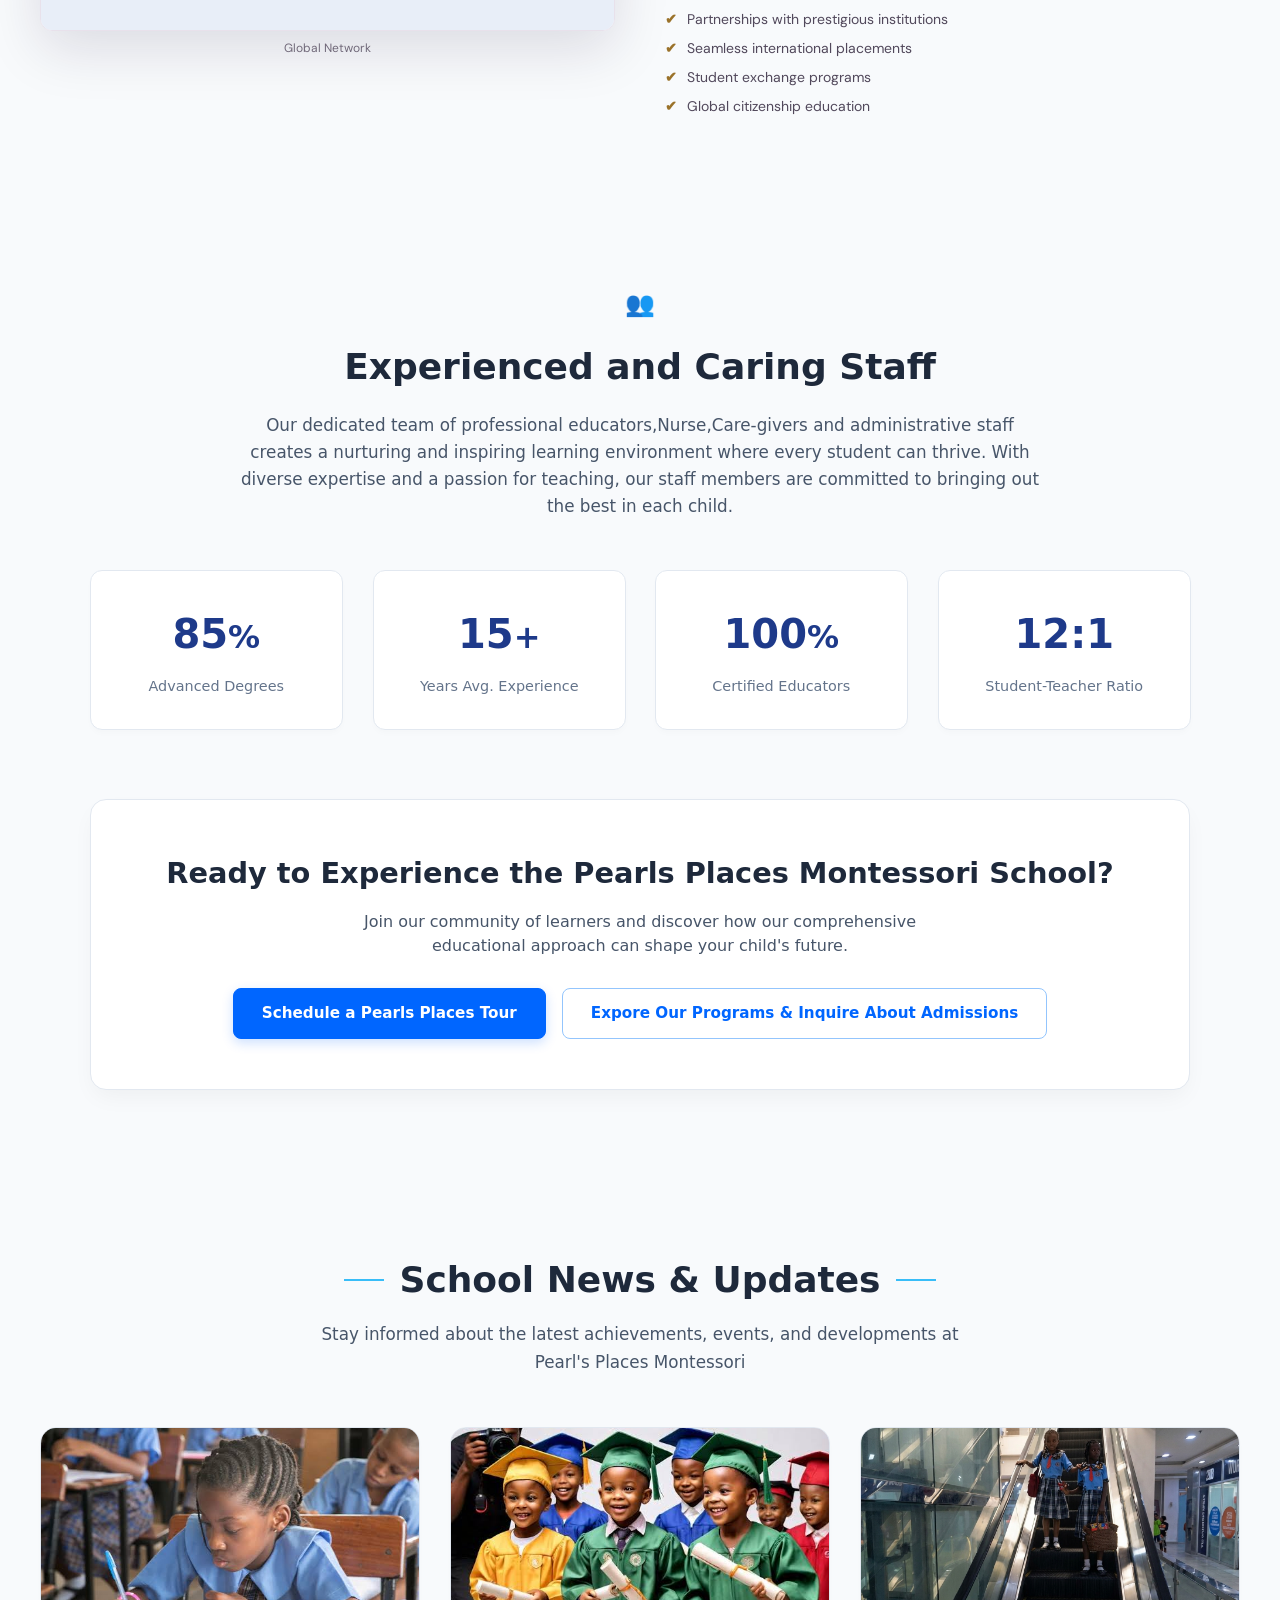
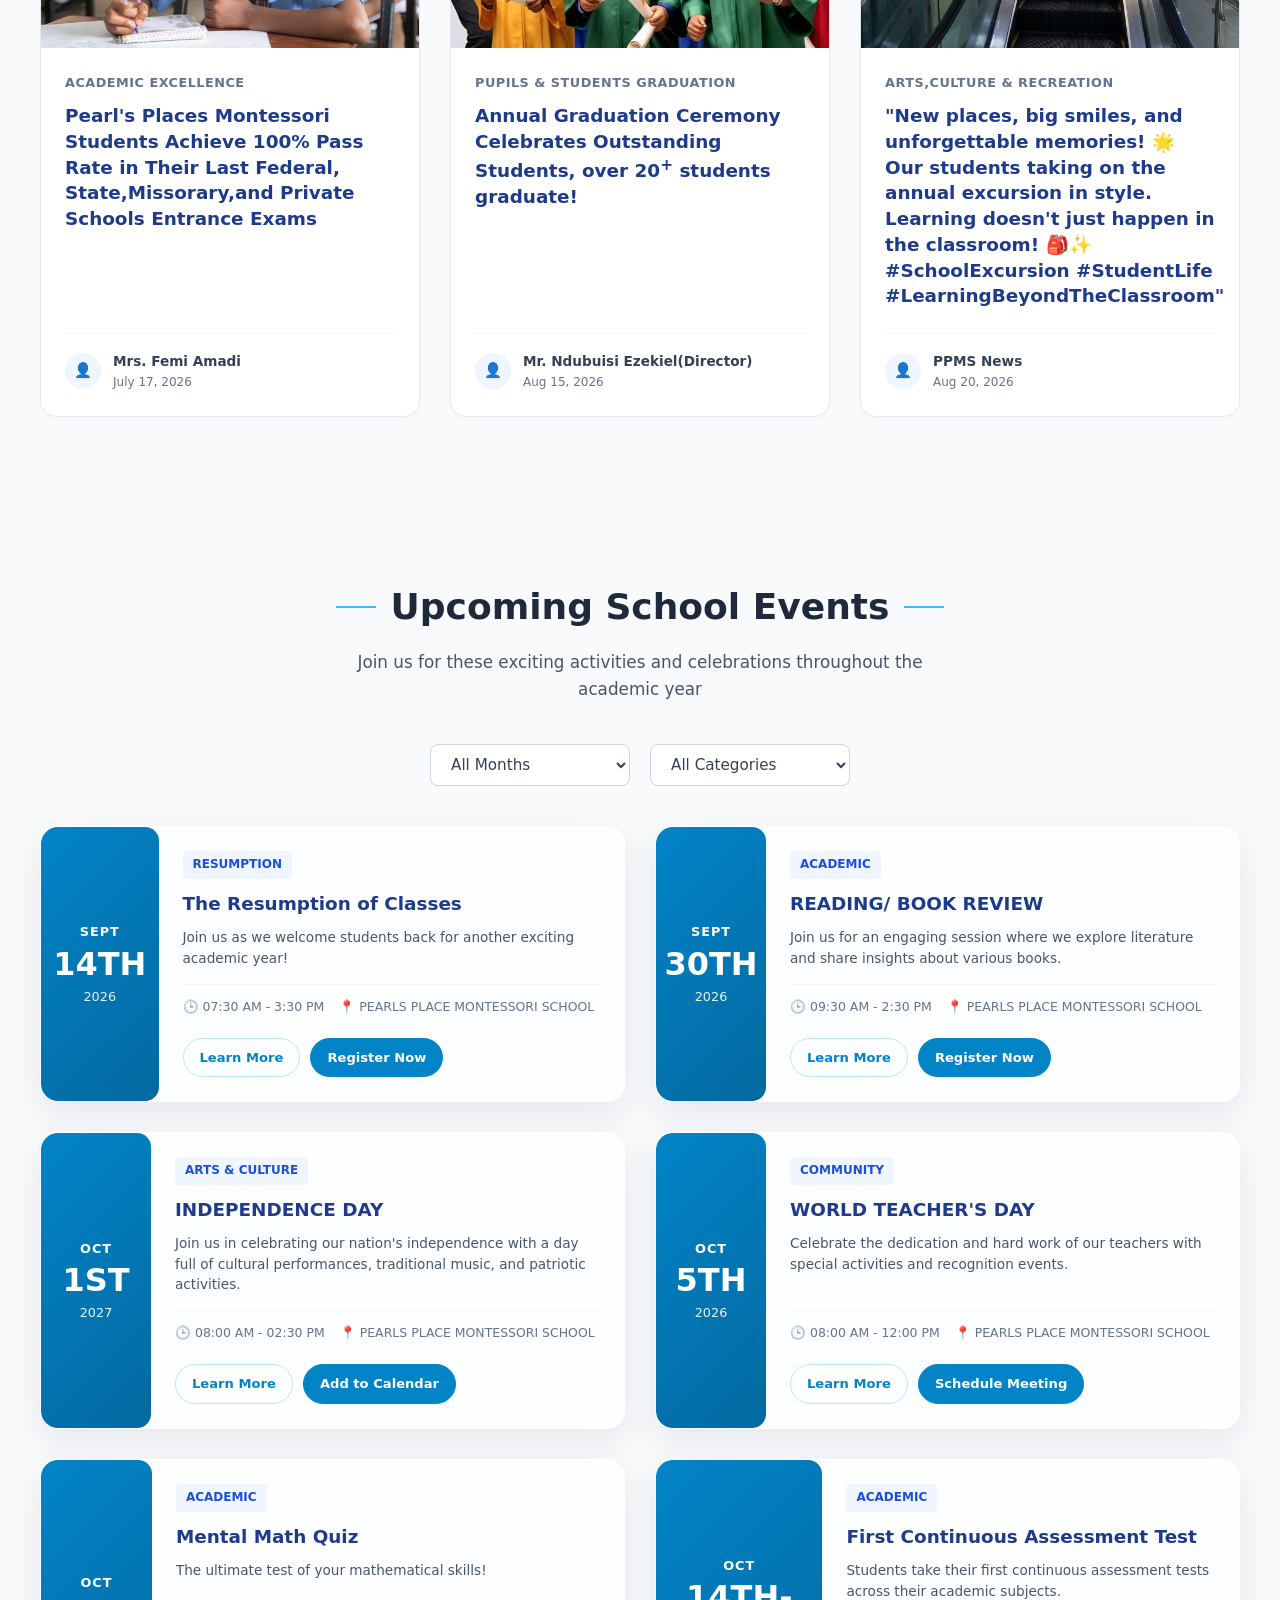
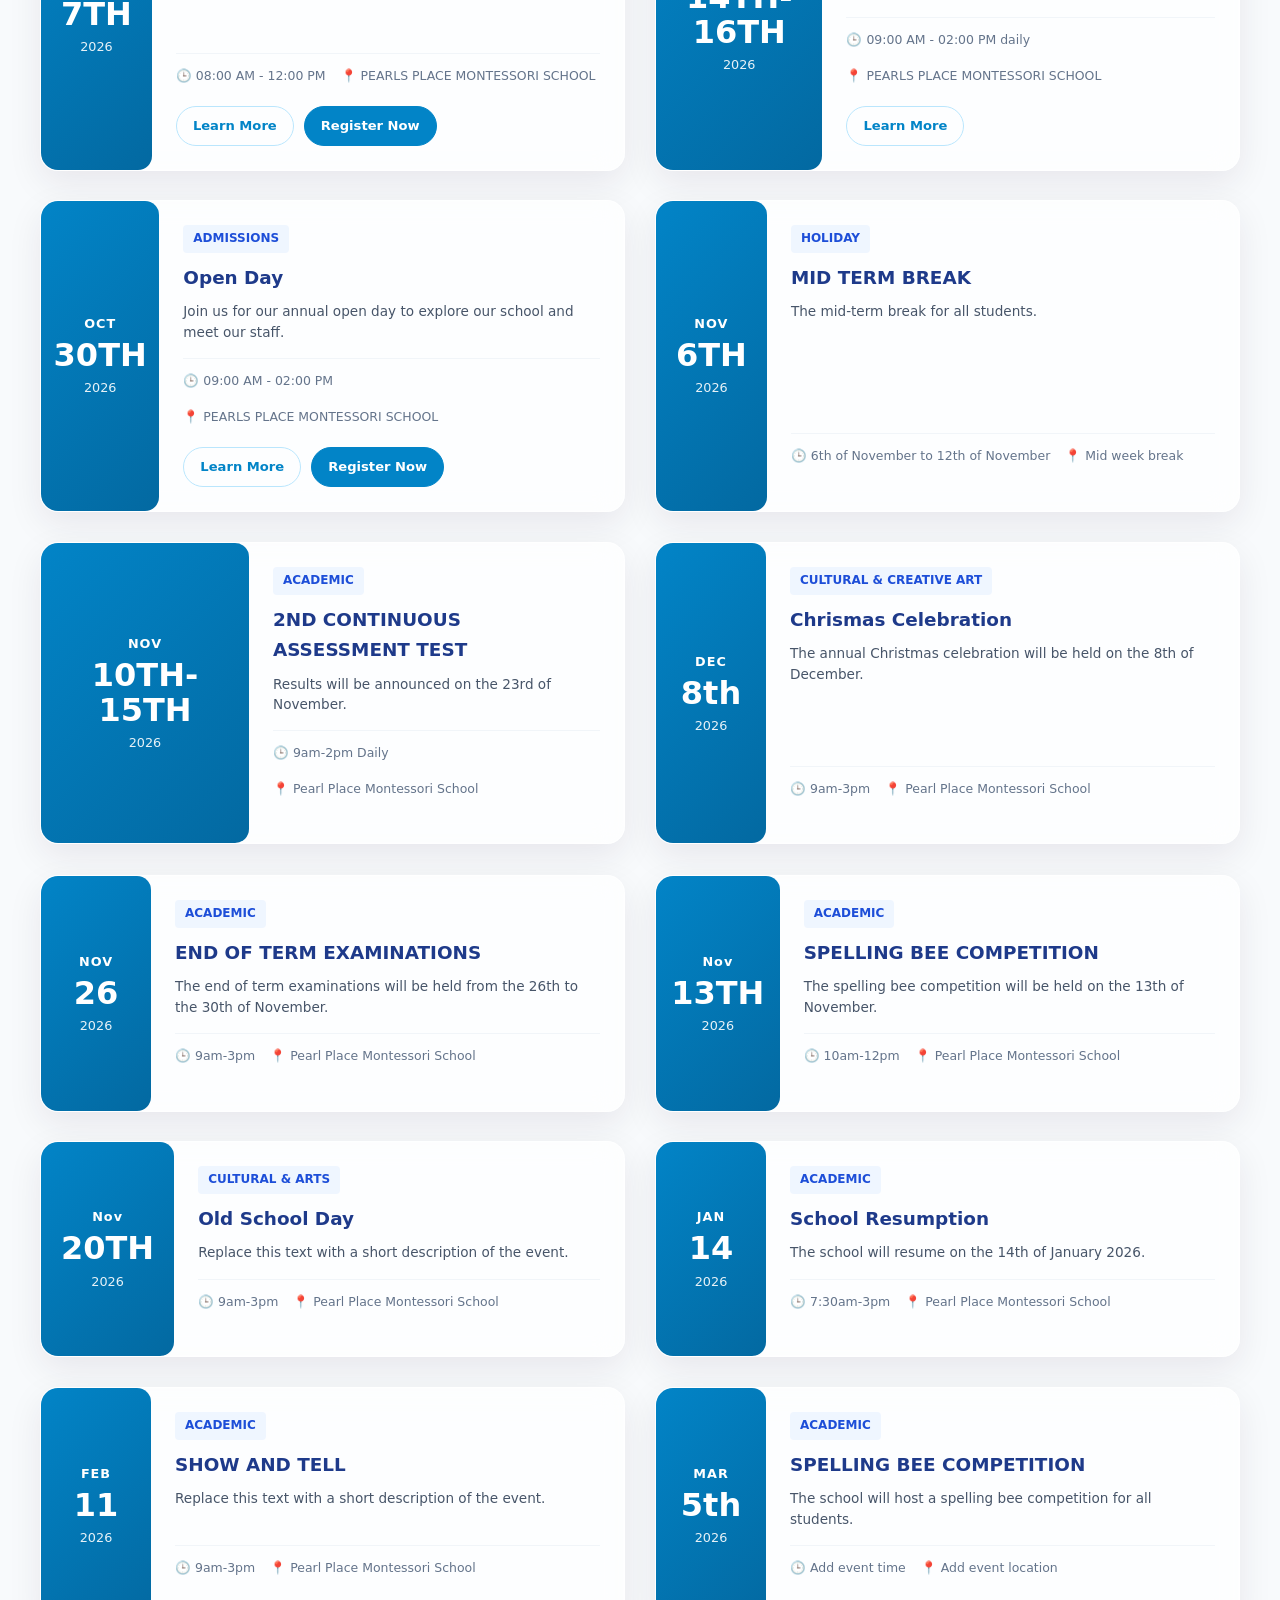
==== commit f41827bf: "Modify founder profile and update image source Updated founder's image and profile details." ====
--- a/index.html
+++ b/index.html
@@ -342,7 +342,7 @@
           <span class="eyebrow">BRIEF HISTORY OF PEARL'S PLACE MONTESSORI SCHOOL</span>
           <h2>A bright beginning.<br><em>A brilliant future.</em></h2>
           <p class="lead">Pearl's Place Montessori School was established in September 
-            2021 by the grace of God, out of a vision, passion and commitment to making 
+            2021 by the grace of God, out of a vision, passion and commitment to make 
             a meaningful and lasting impact on the younger generation through quality
              education.</p>
           <details class="history-details">
@@ -448,7 +448,7 @@
 
                 <div class="founder-image-wrap">
                     <img
-                        src="data/profile.jpg"
+                        src="data/logo.jpeg"
                         alt="Ezekiel Chiagozie May - Founder"
                         class="founder-photo"
                     >
@@ -457,15 +457,13 @@
                 <div class="founder-info">
 
                     <span class="founder-label">
-                        MEET OUR FOUNDER
+                        
                     </span>
 
-                    <h4>EZEKIEL CHIAGOZIE MAY</h4>
-
-                    <p>Founder & Proprietor</p>
+                    
 
                     <span class="founder-school">
-                        Pearl's Places Montessori School
+                        MISSION, VISION & MOTTO
                     </span>
 
                 </div>
@@ -849,7 +847,7 @@
         <div class="pp-parent-profile">
           <div class="pp-avatar">EN</div>
           <div>
-            <h3>Mrs. E. N.</h3>
+            <h3>Mrs Okeke</h3>
             <span>Parent</span>
           </div>
         </div>
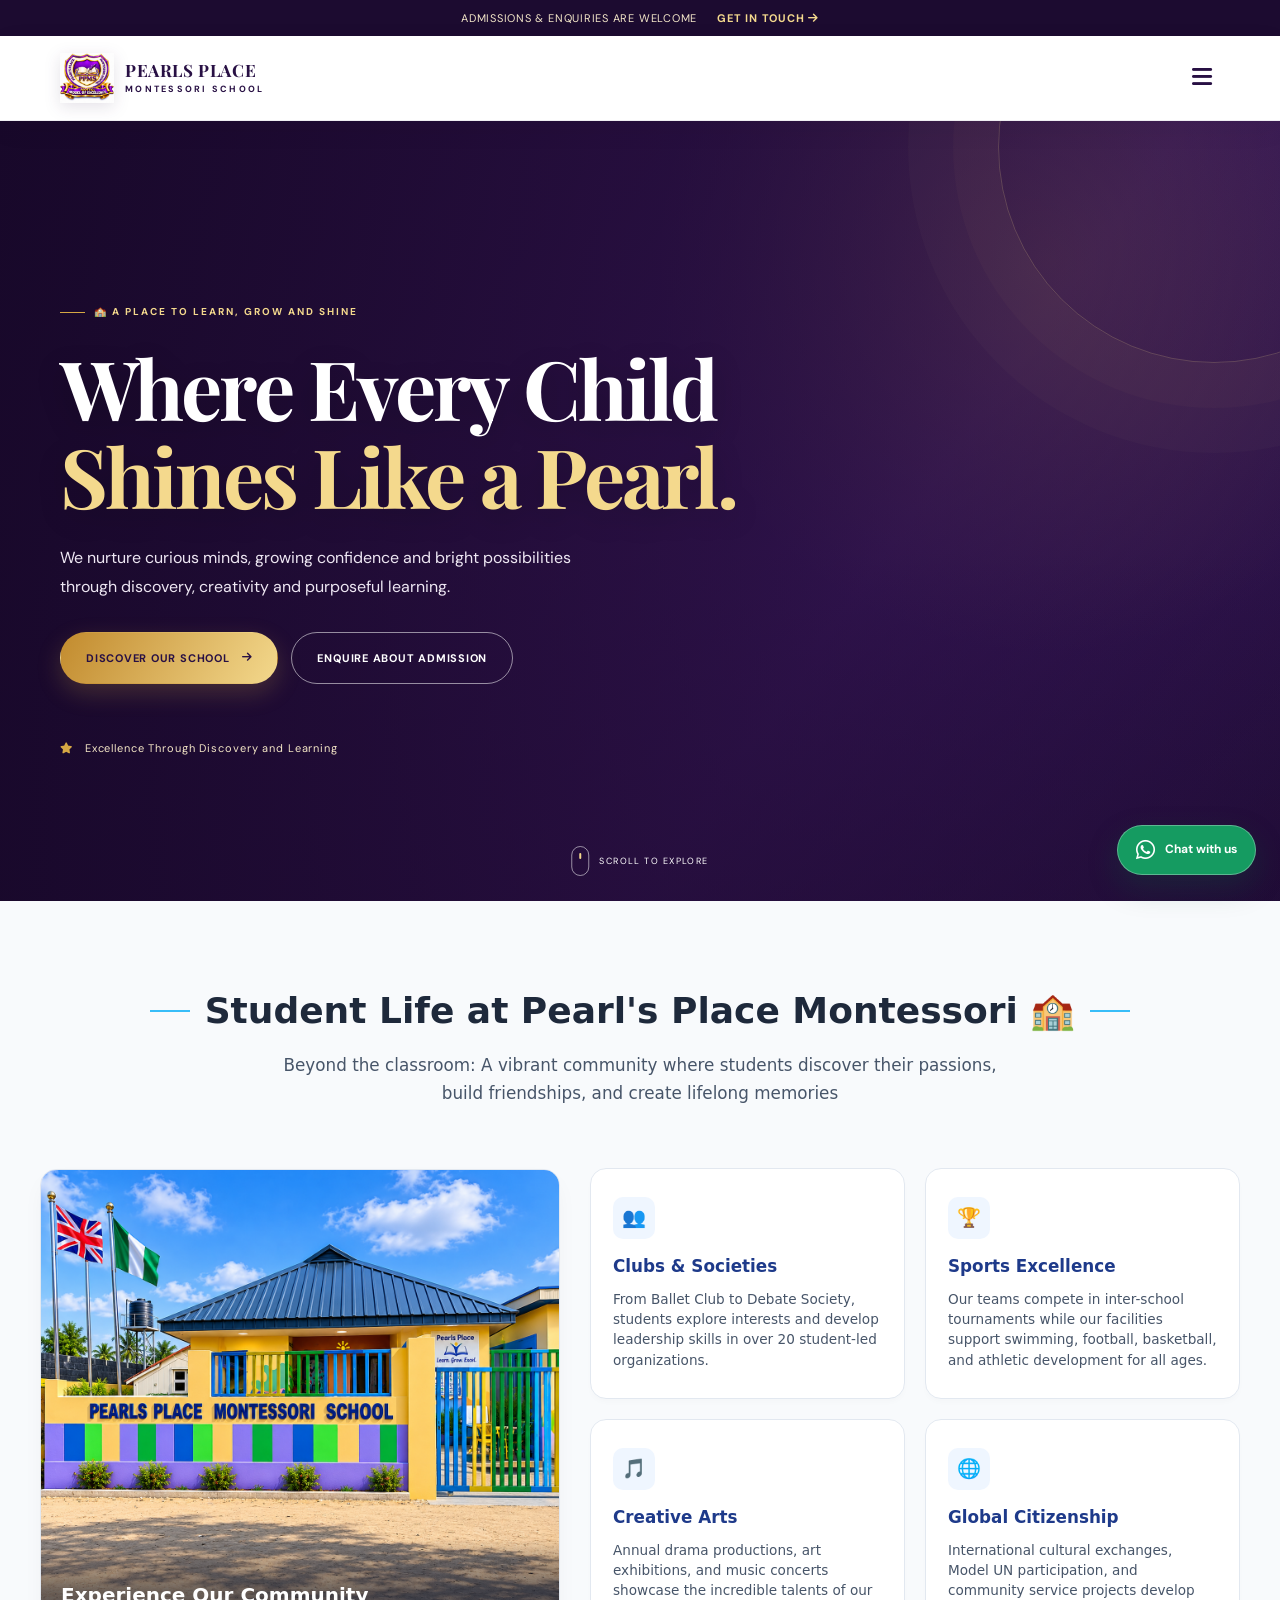
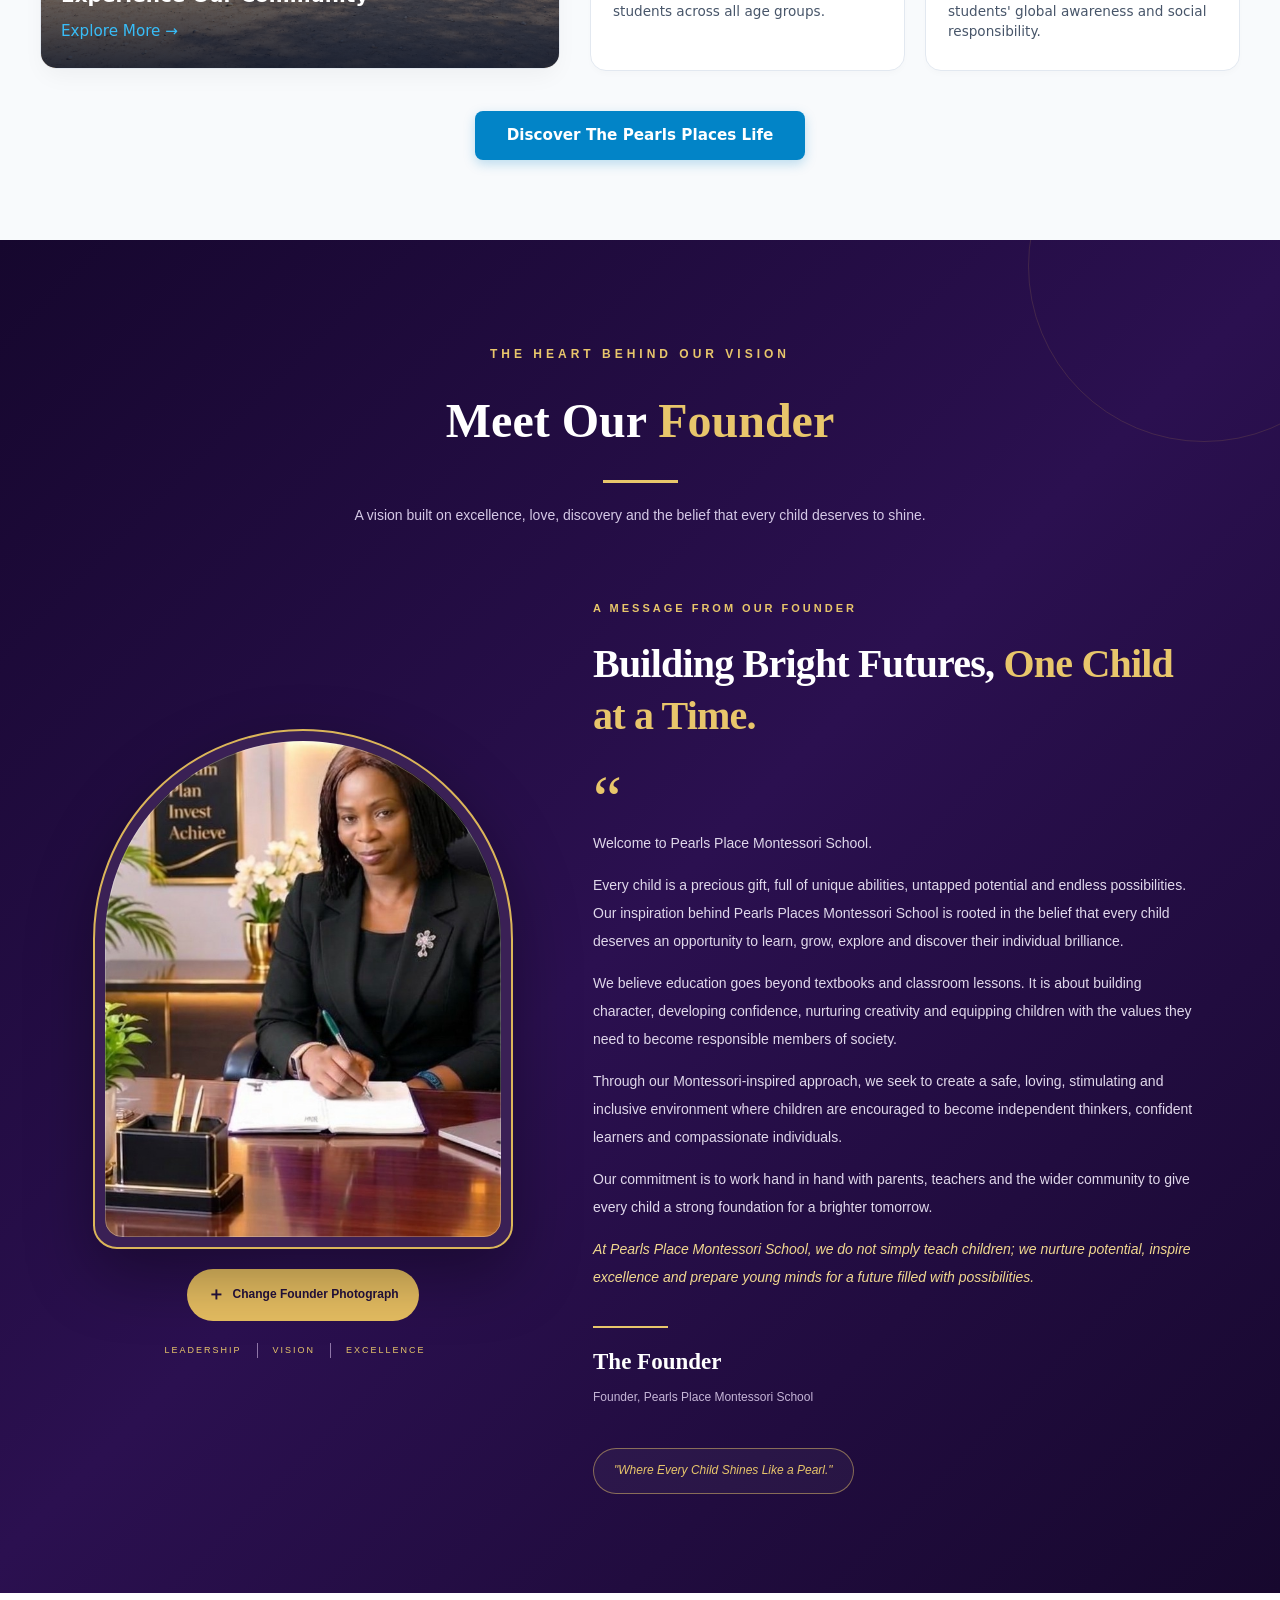
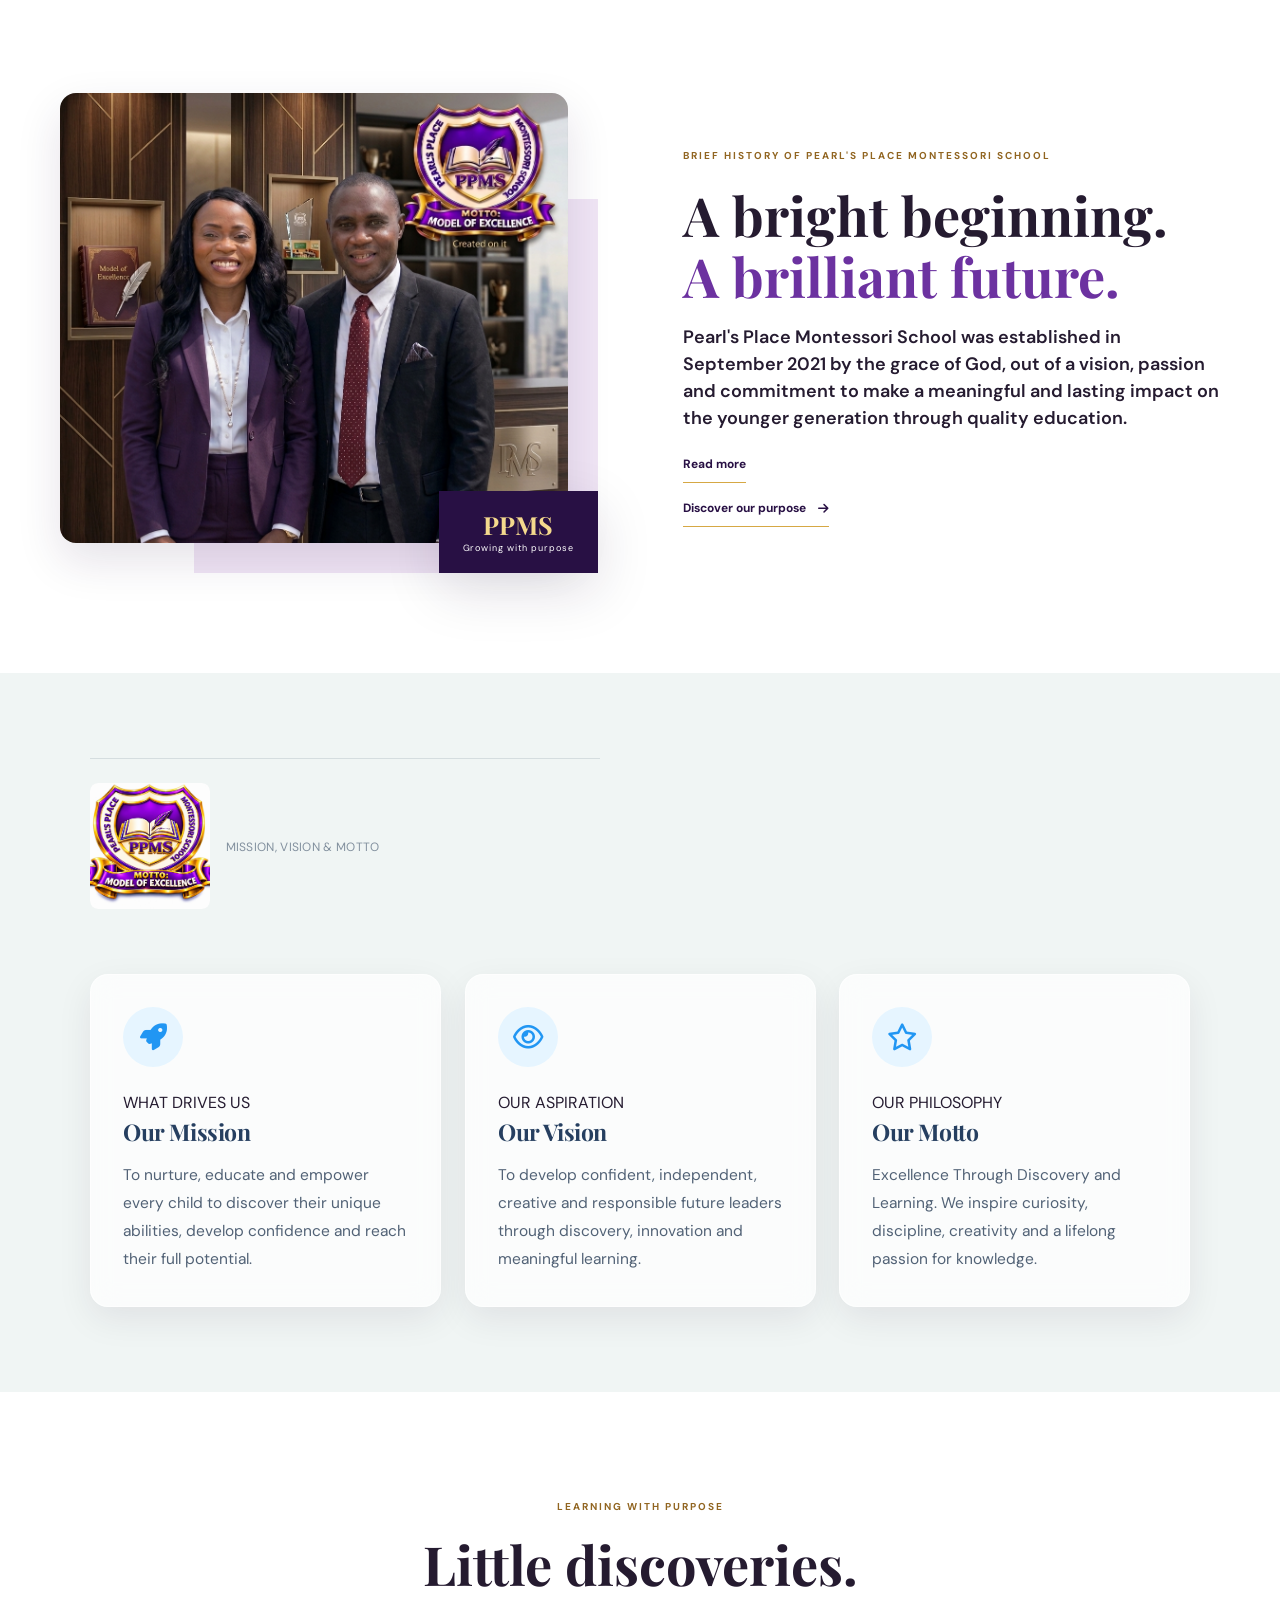
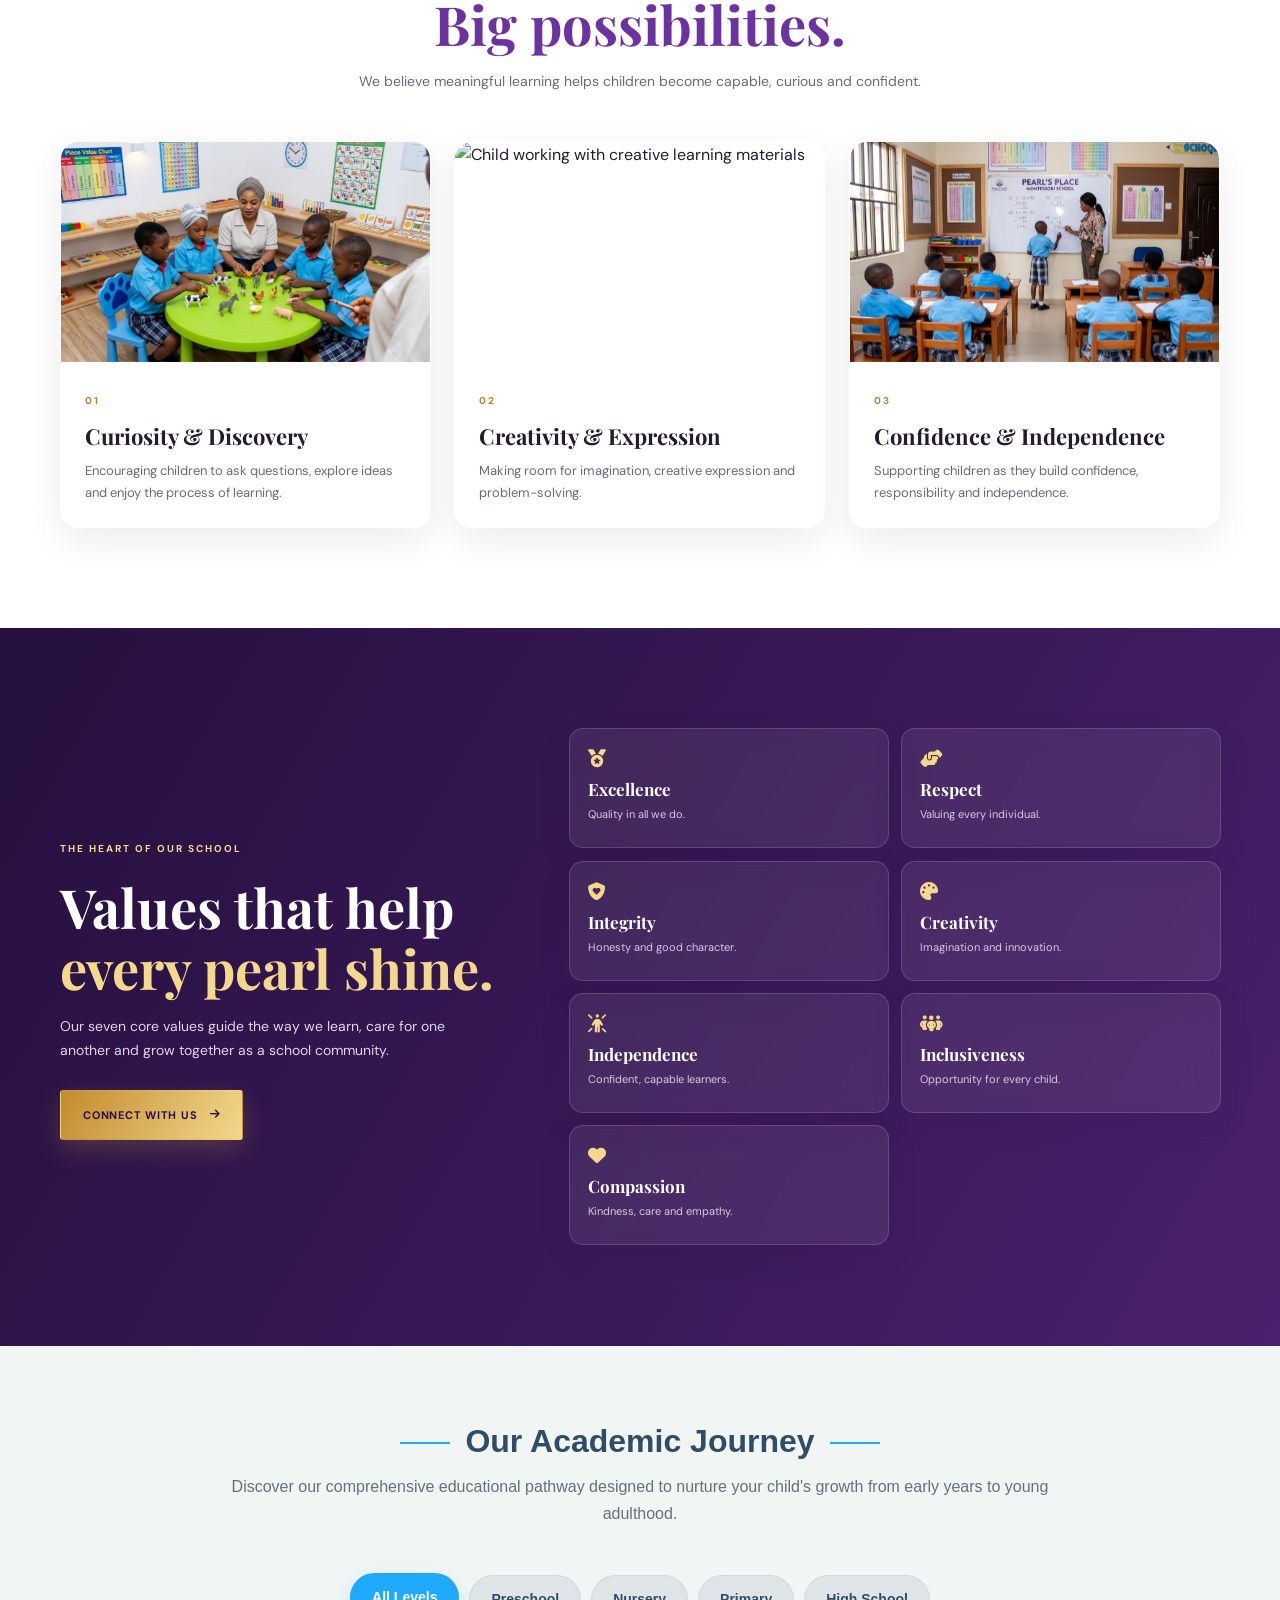
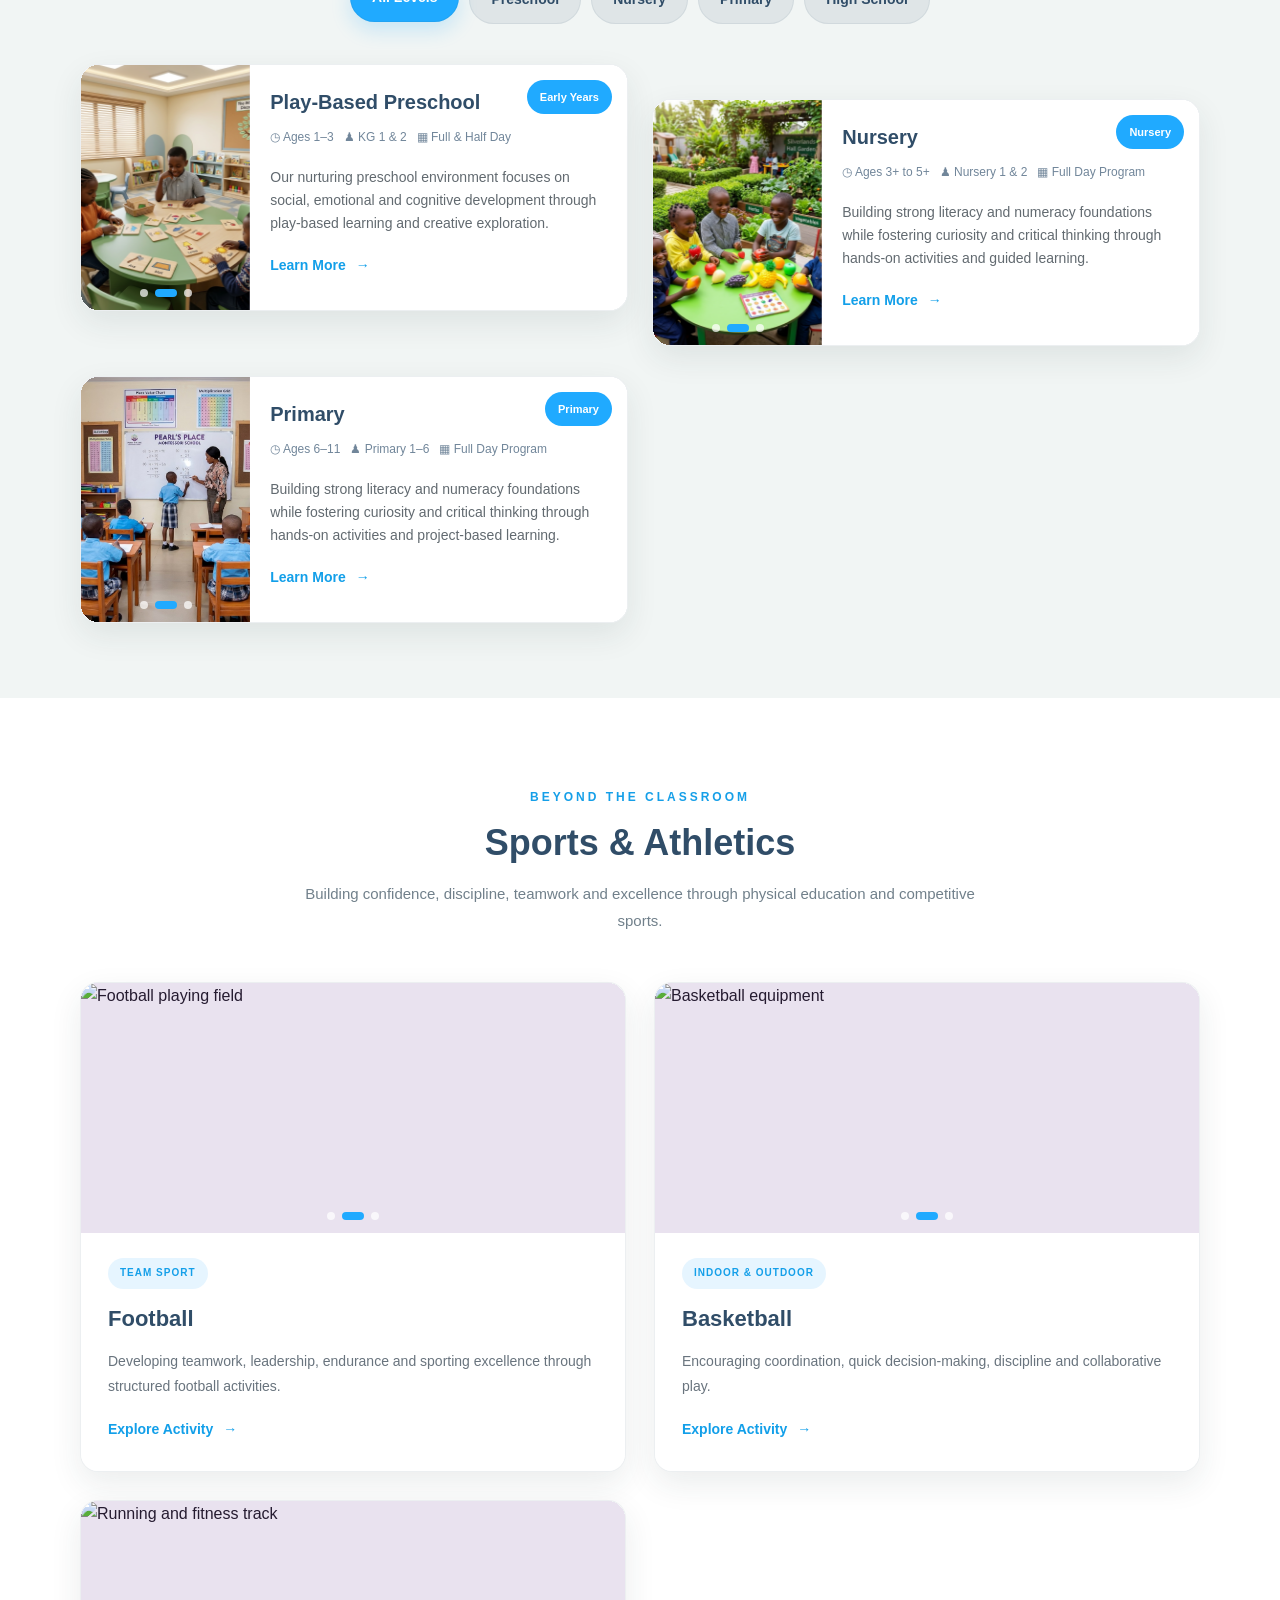
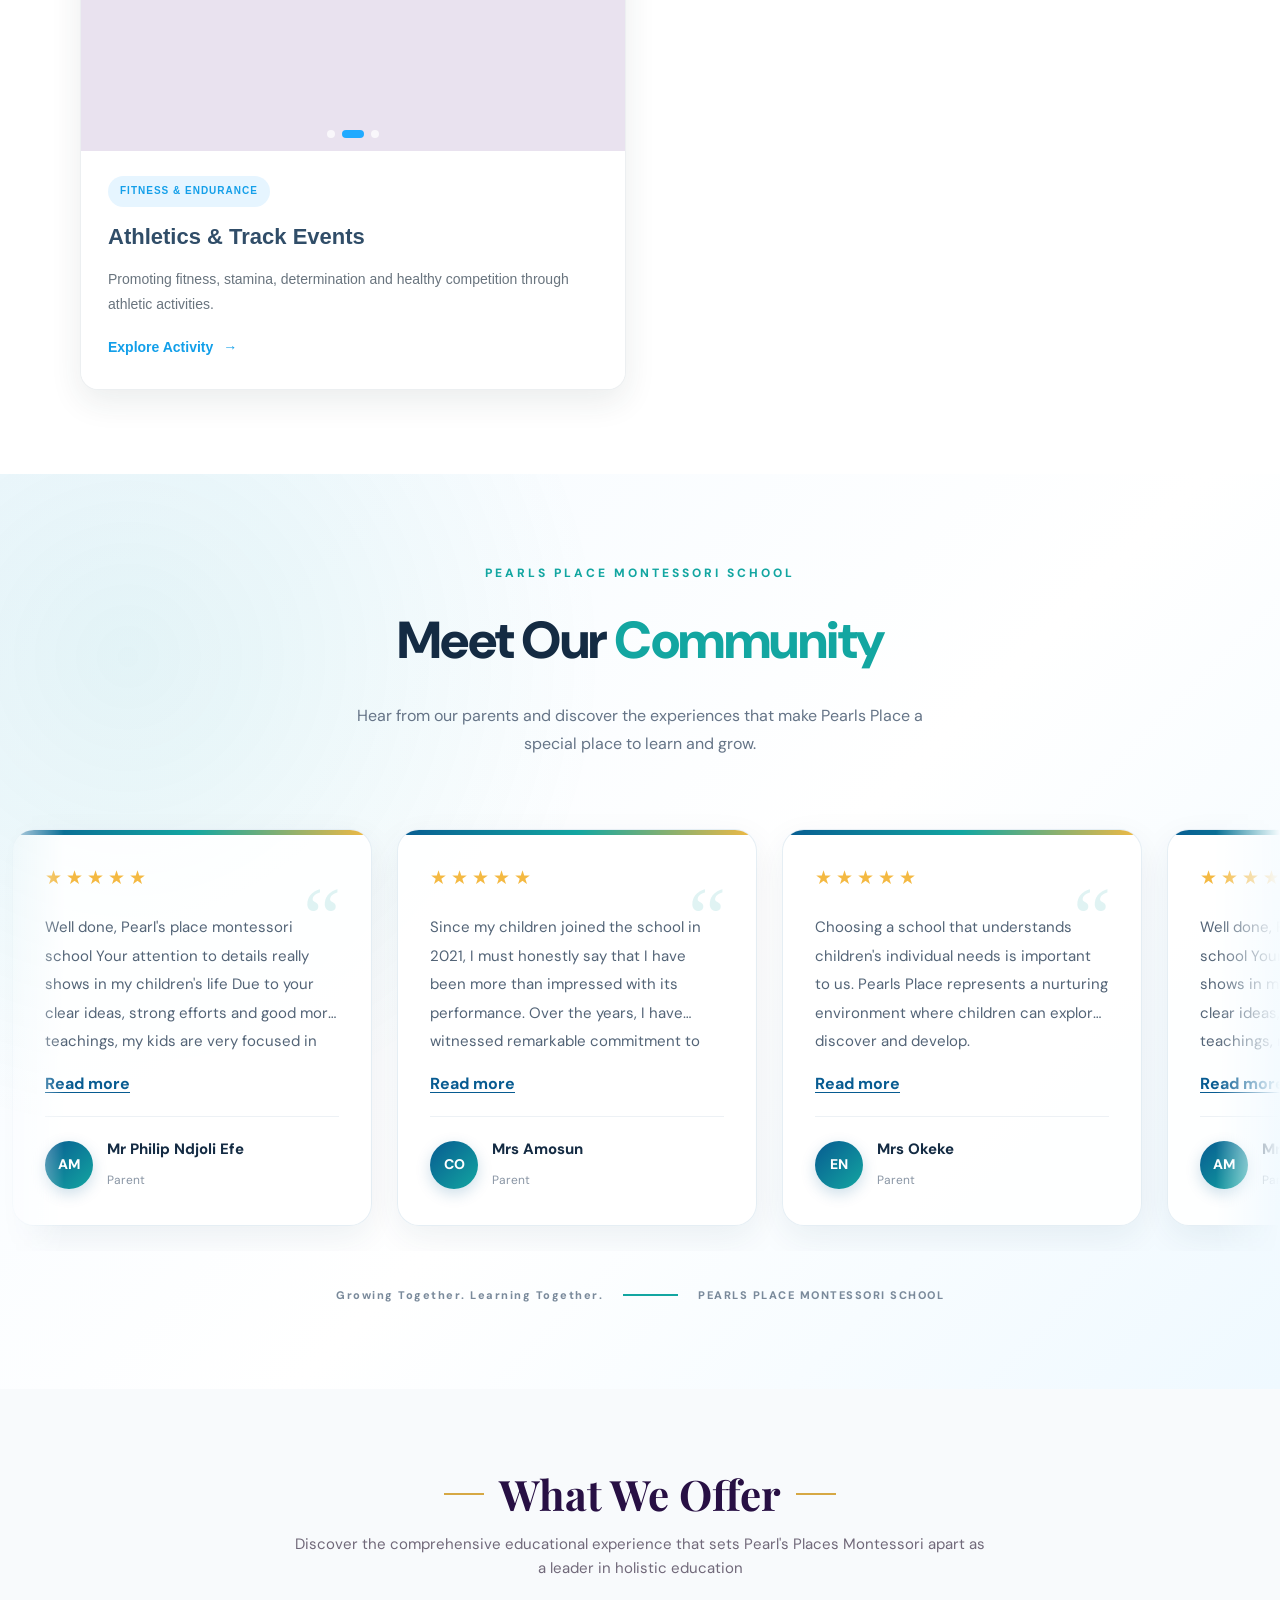
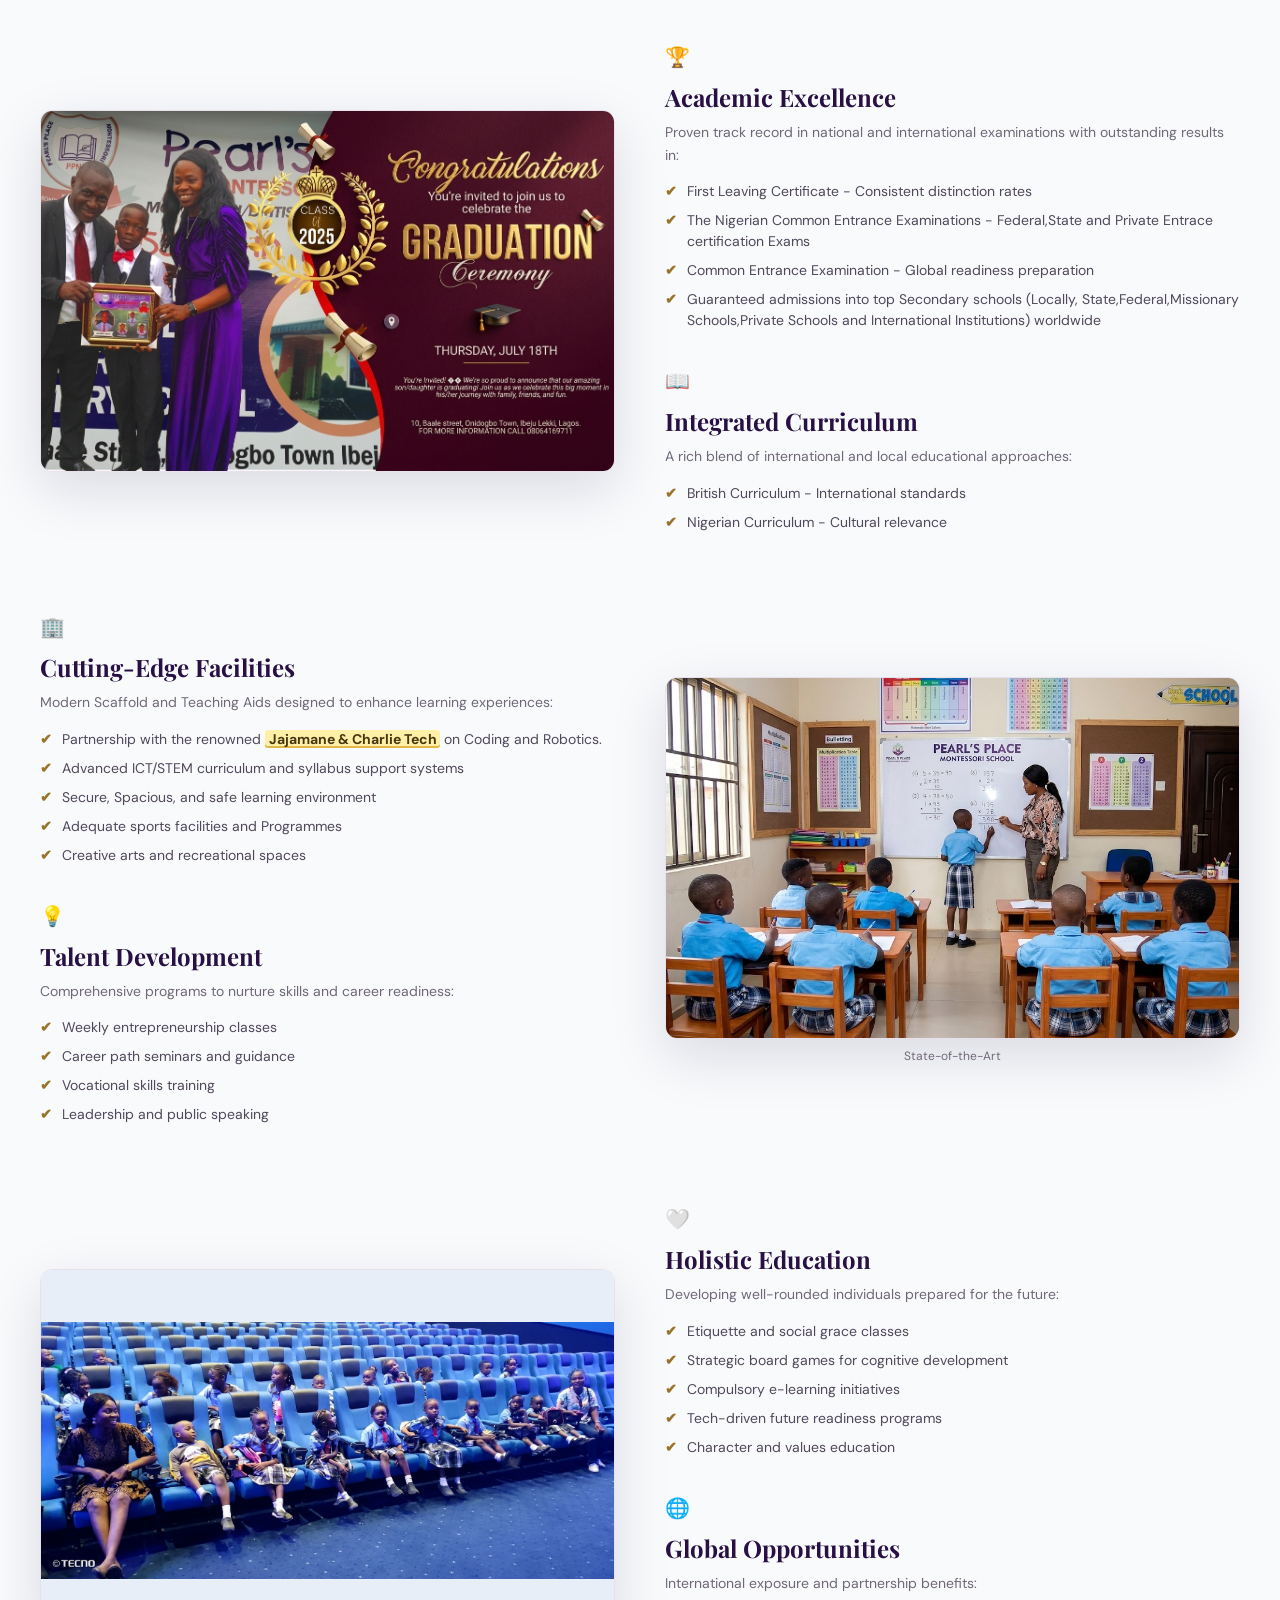
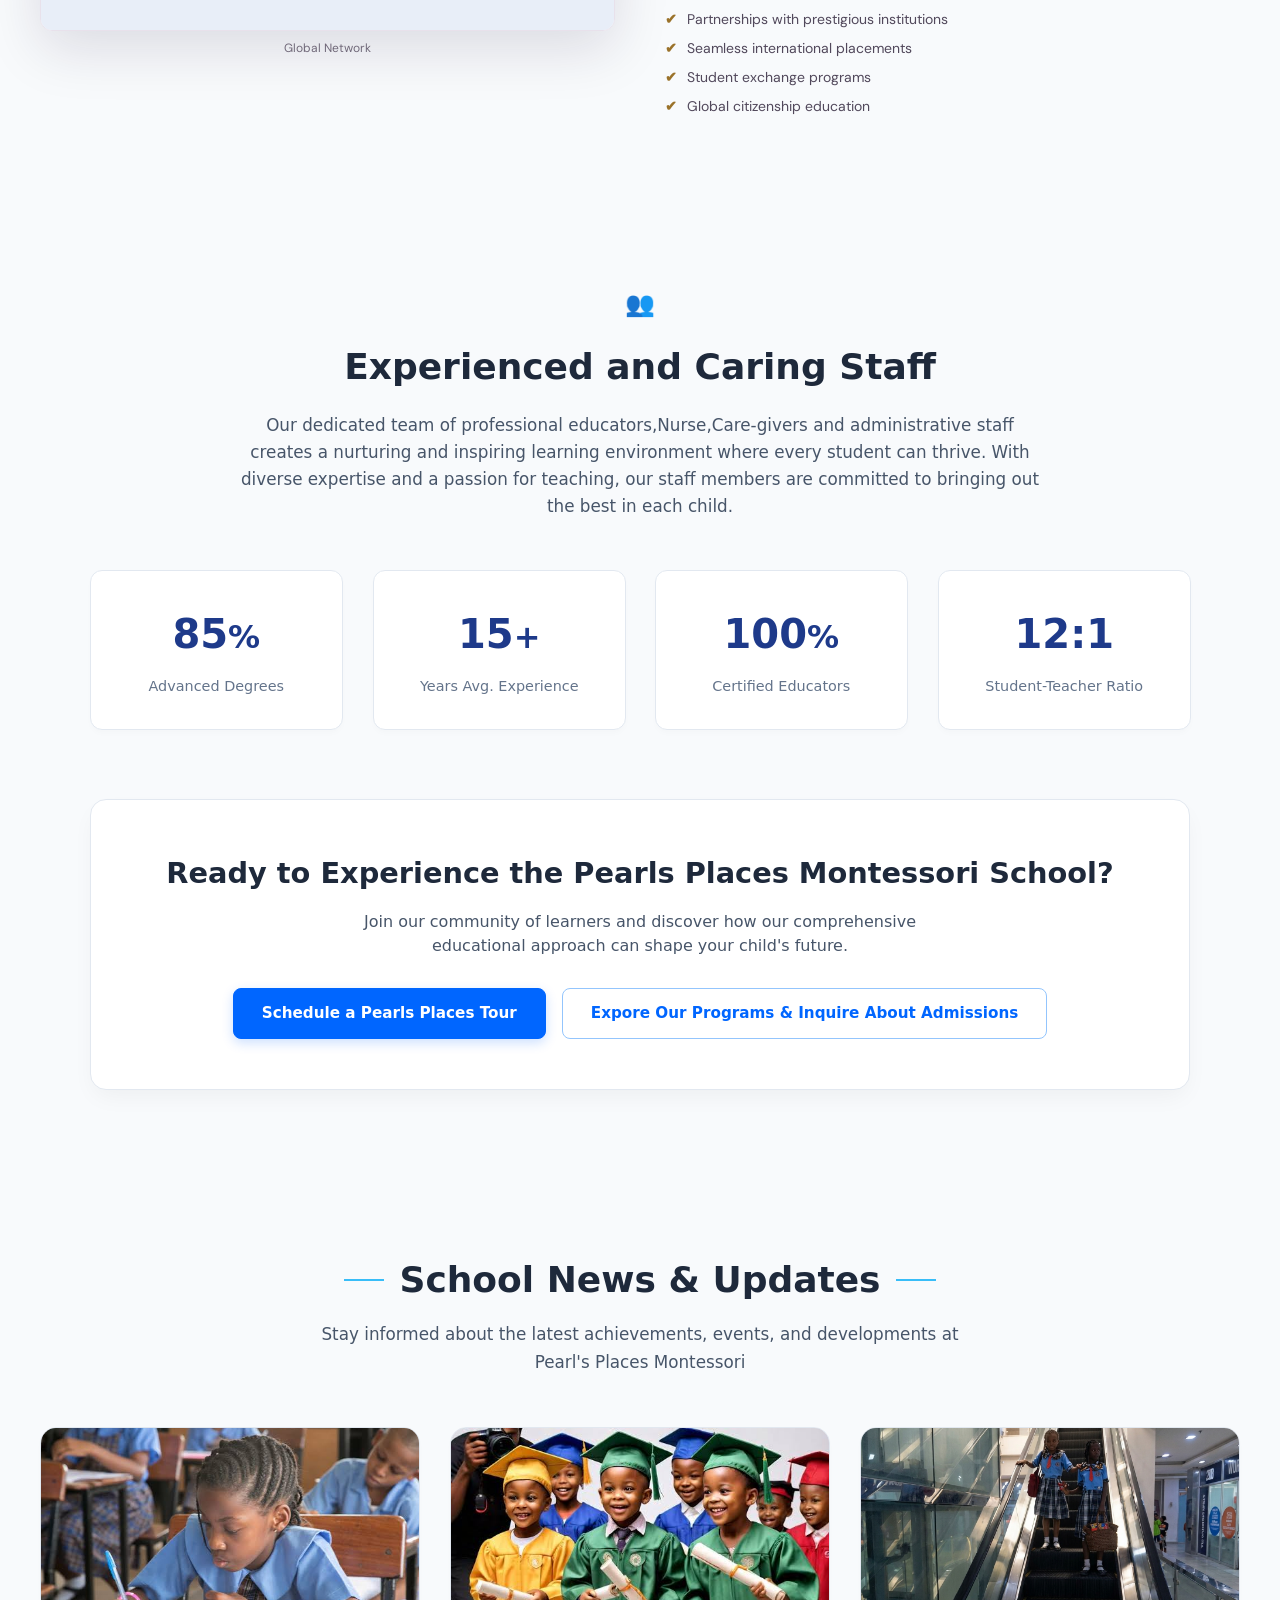
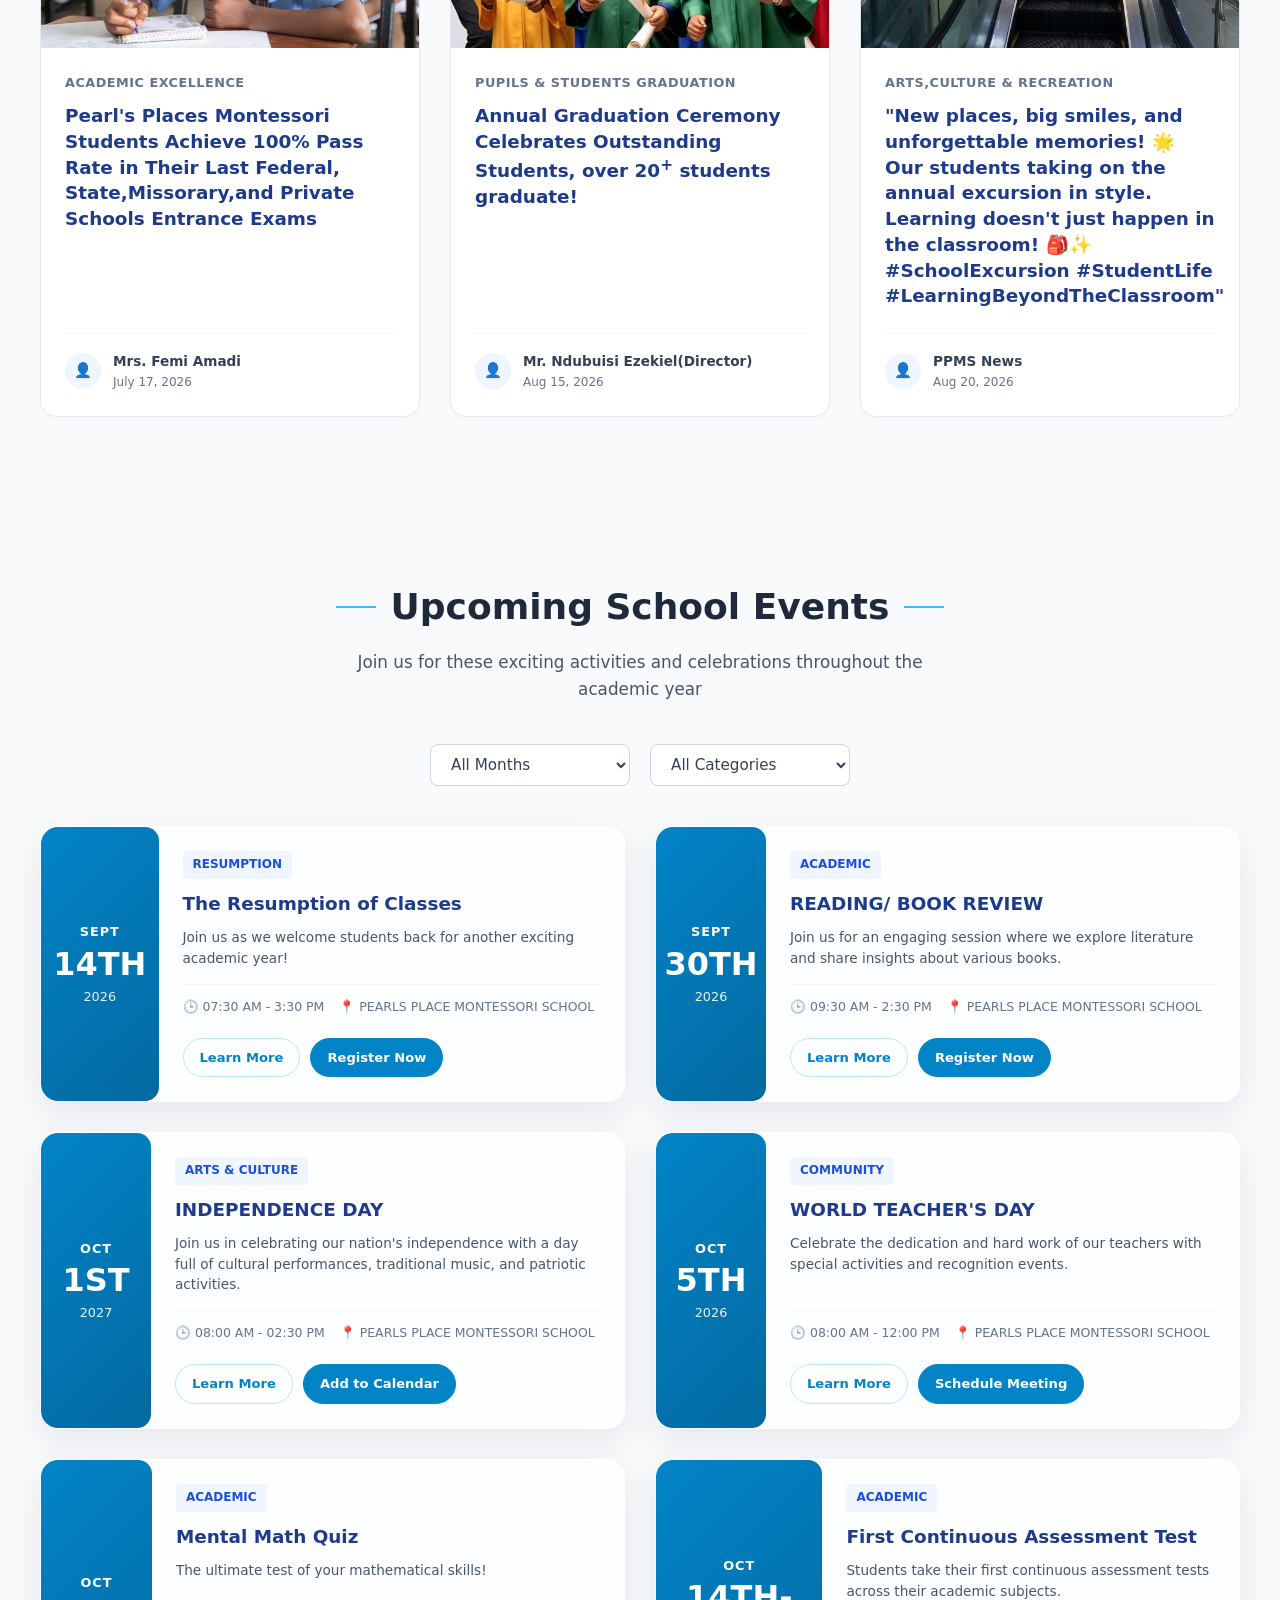
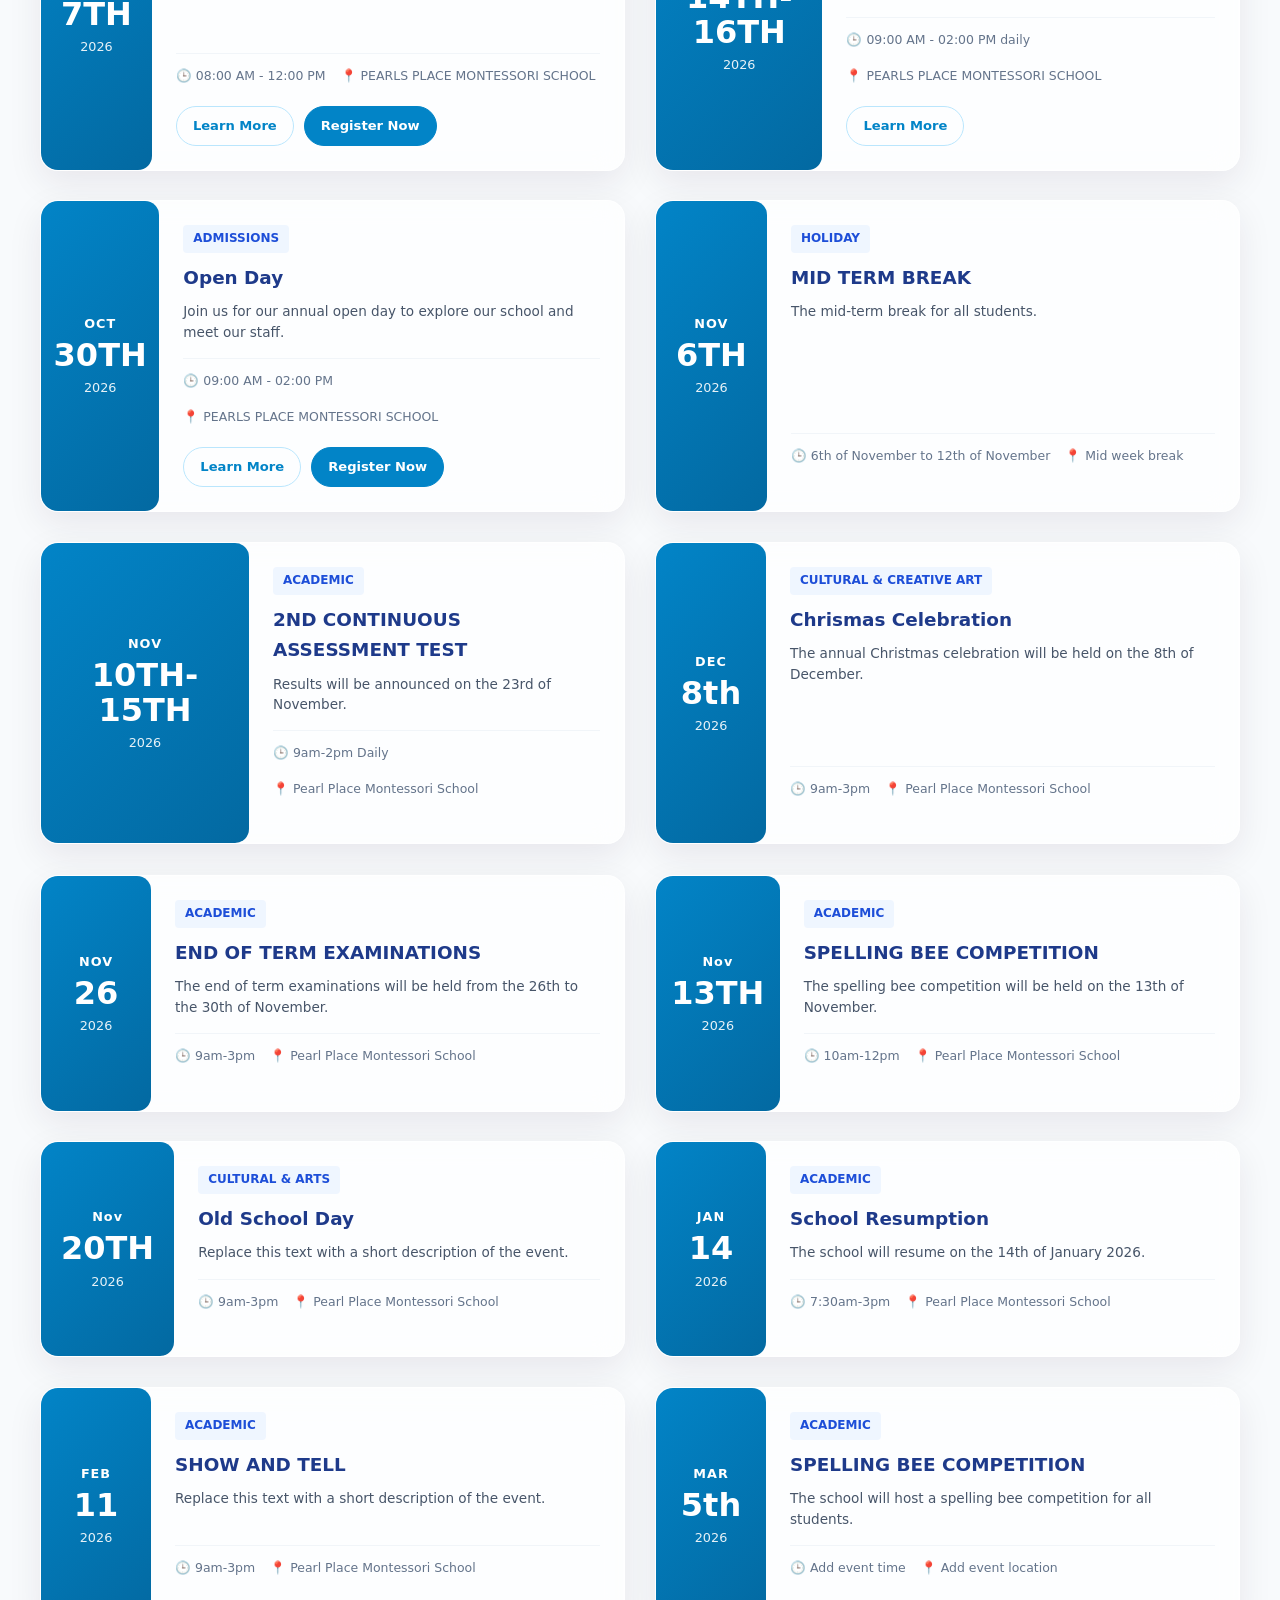
==== commit 71333580: "Modify Clubs & Societies description and remove Swimming Updated the description for Clubs & Societi" ====
--- a/index.html
+++ b/index.html
@@ -177,7 +177,7 @@
             <span class="sl-icon">👥</span>
           </div>
           <h3>Clubs & Societies</h3>
-          <p>From Robotics Club to Debate Society, students explore interests and develop leadership skills in over 20 student-led organizations.</p>
+          <p>From Ballet Club to Debate Society, students explore interests and develop leadership skills in over 20 student-led organizations.</p>
         </div>
 
         <!-- Card 2: Sports Excellence -->
@@ -739,21 +739,7 @@
         </div>
       </article>
 
-      <!-- SWIMMING -->
-      <article class="sports-card">
-        <div class="sports-gallery school-gallery" aria-label="Swimming image gallery">
-          <img src="data/ssf.jpg" alt="Swimming pool" loading="lazy">
-          <img src="https://images.unsplash.com/photo-1530549387789-4c1017266635?w=900&auto=format&fit=crop" alt="Swimming lanes" loading="lazy">
-          <img src="data/ssf1.jpeg" alt="Swimming facility" loading="lazy">
-          <div class="gallery-dots" aria-label="Choose gallery image"></div>
-        </div>
-        <div class="sports-info">
-          <span class="sports-tag">WATER SPORTS</span>
-          <h3>Swimming</h3>
-          <p>Encouraging water confidence, physical fitness, coordination and essential swimming skills.</p>
-          <a href="#swimming-details">Explore Activity <span>→</span></a>
-        </div>
-      </article>
+
 
     </div>
   </div>
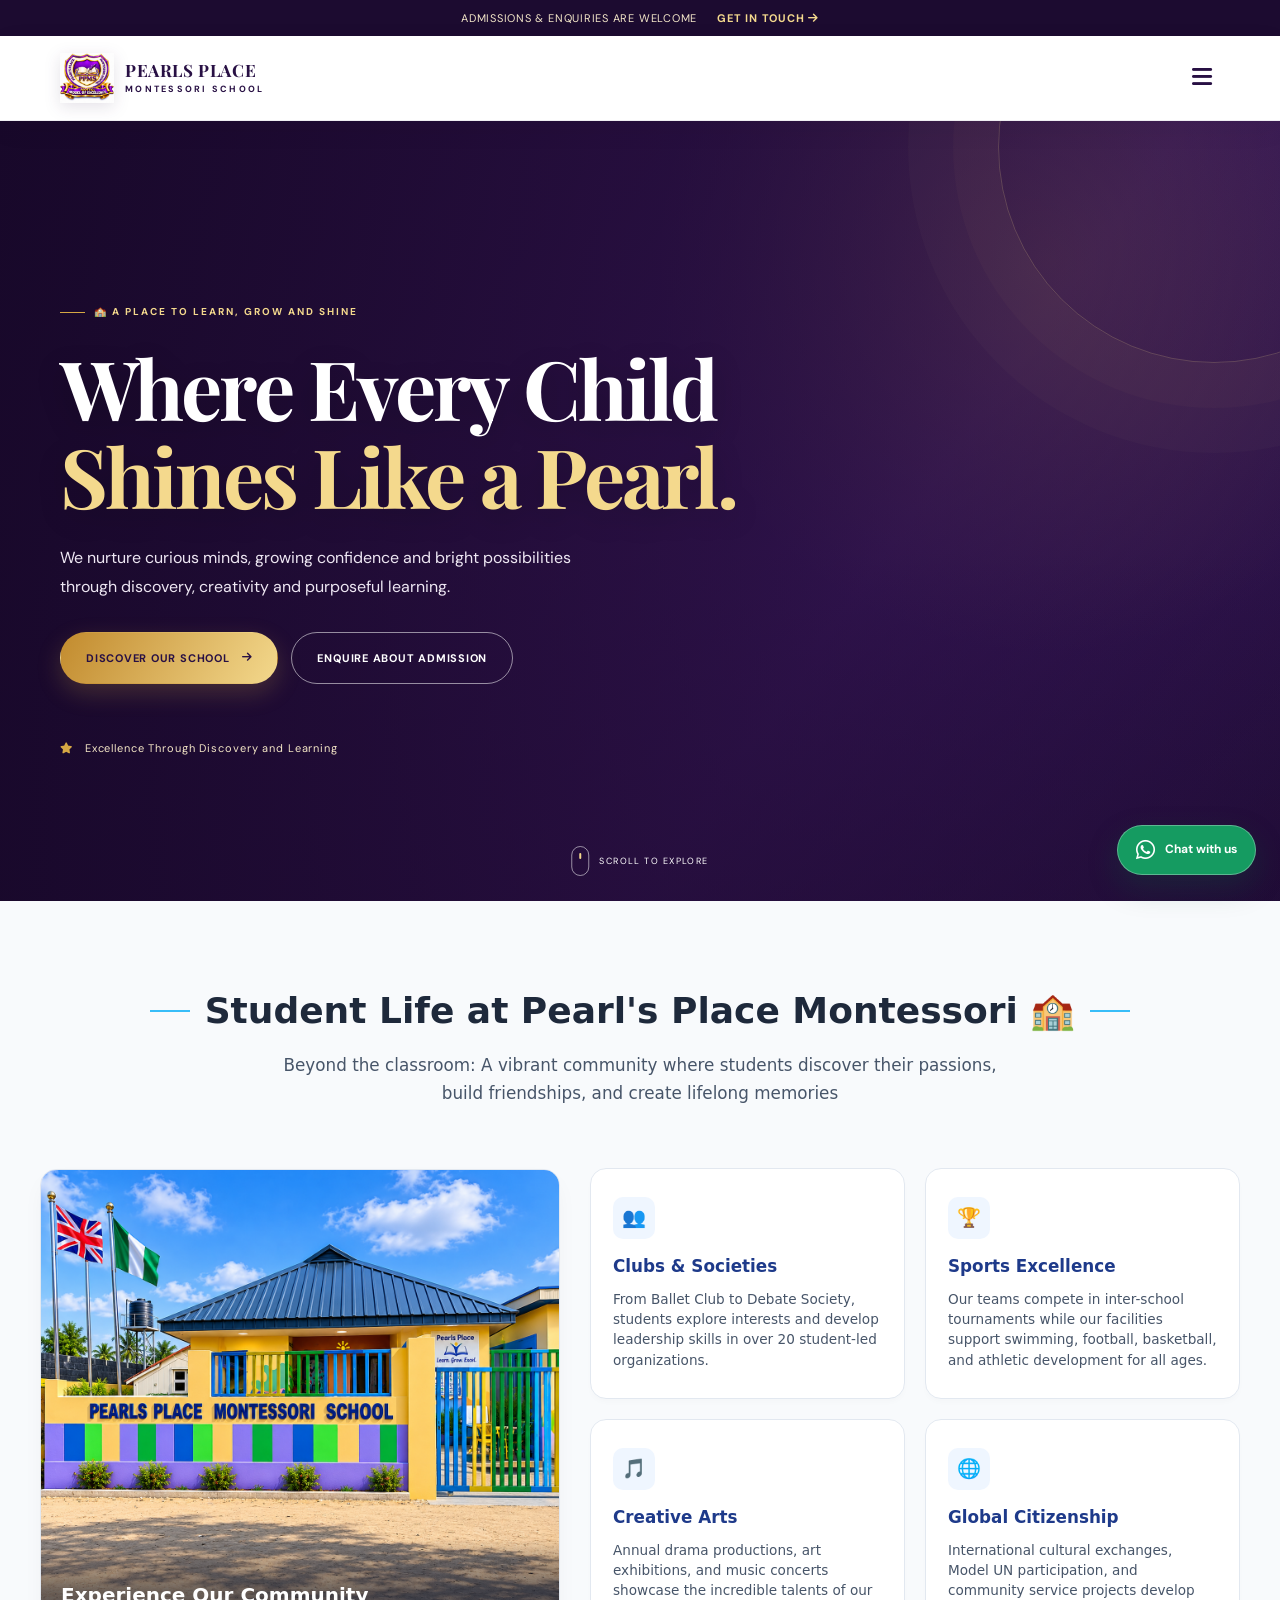
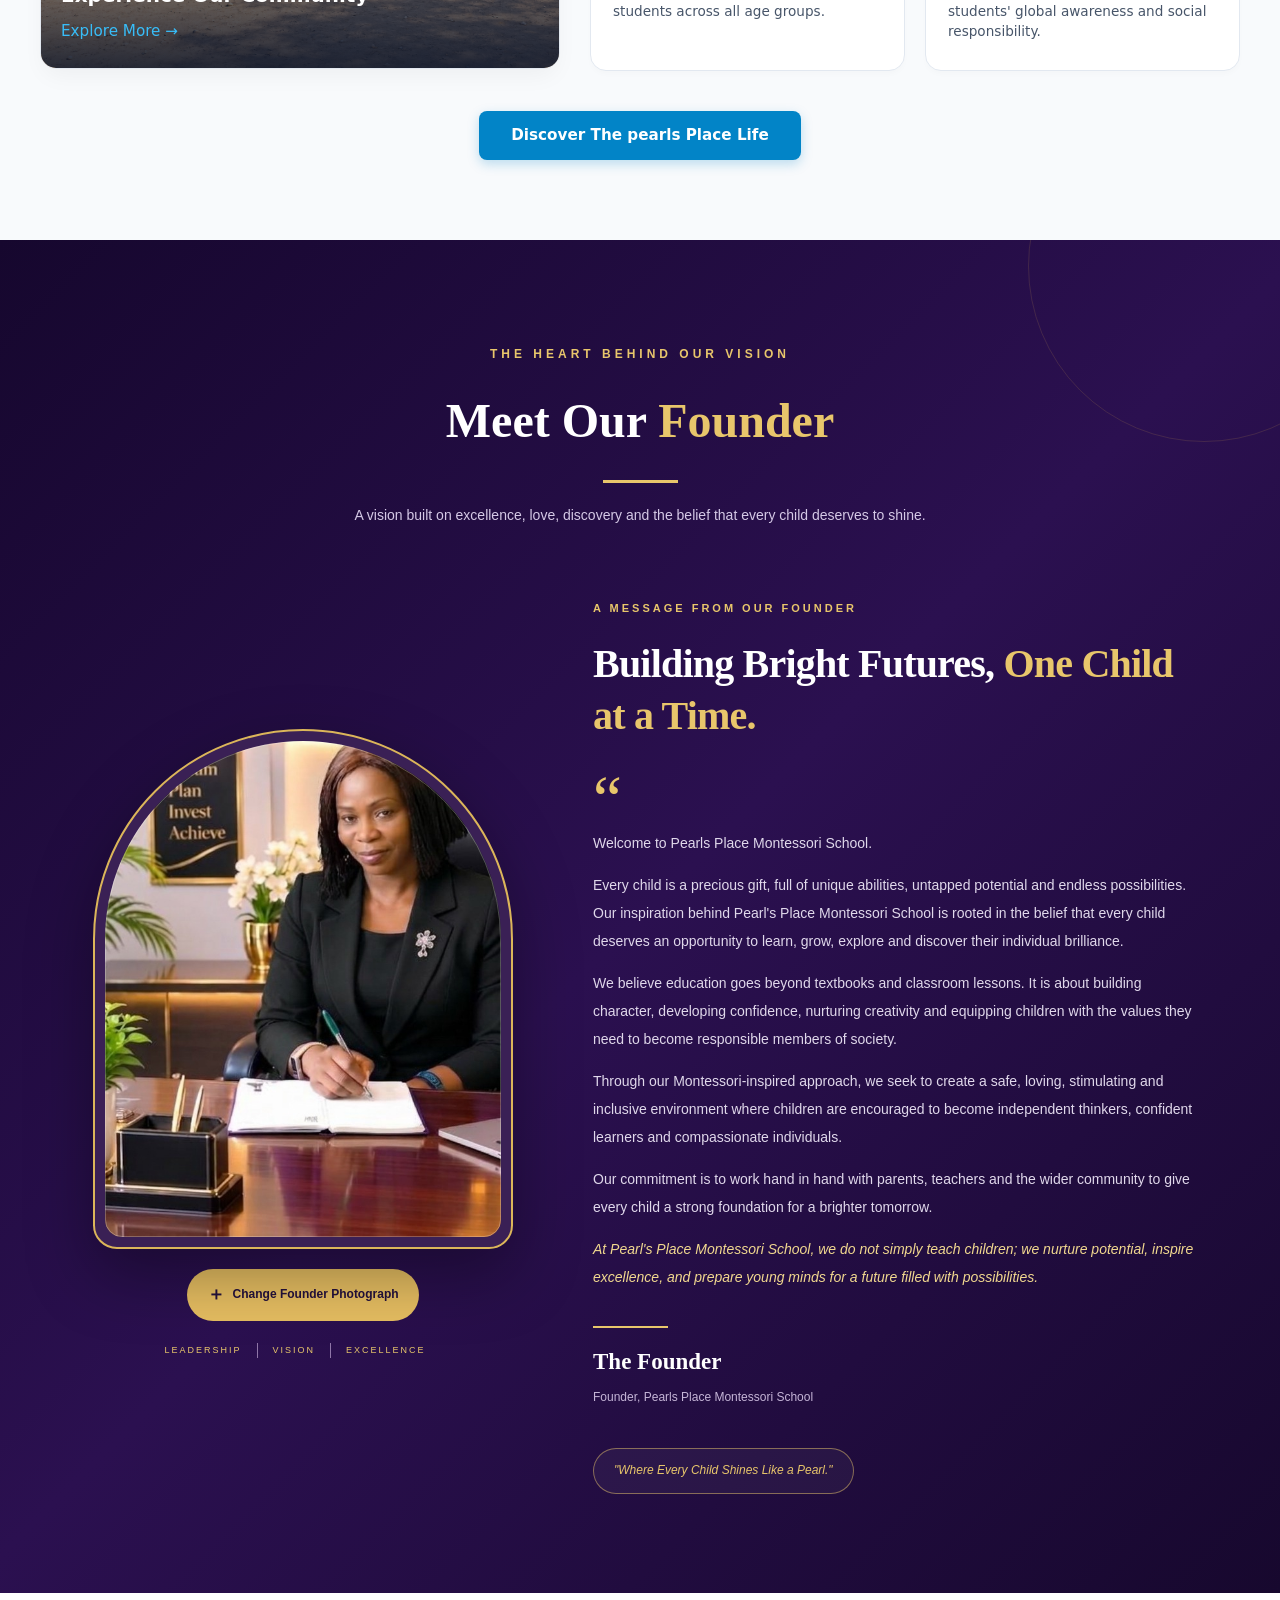
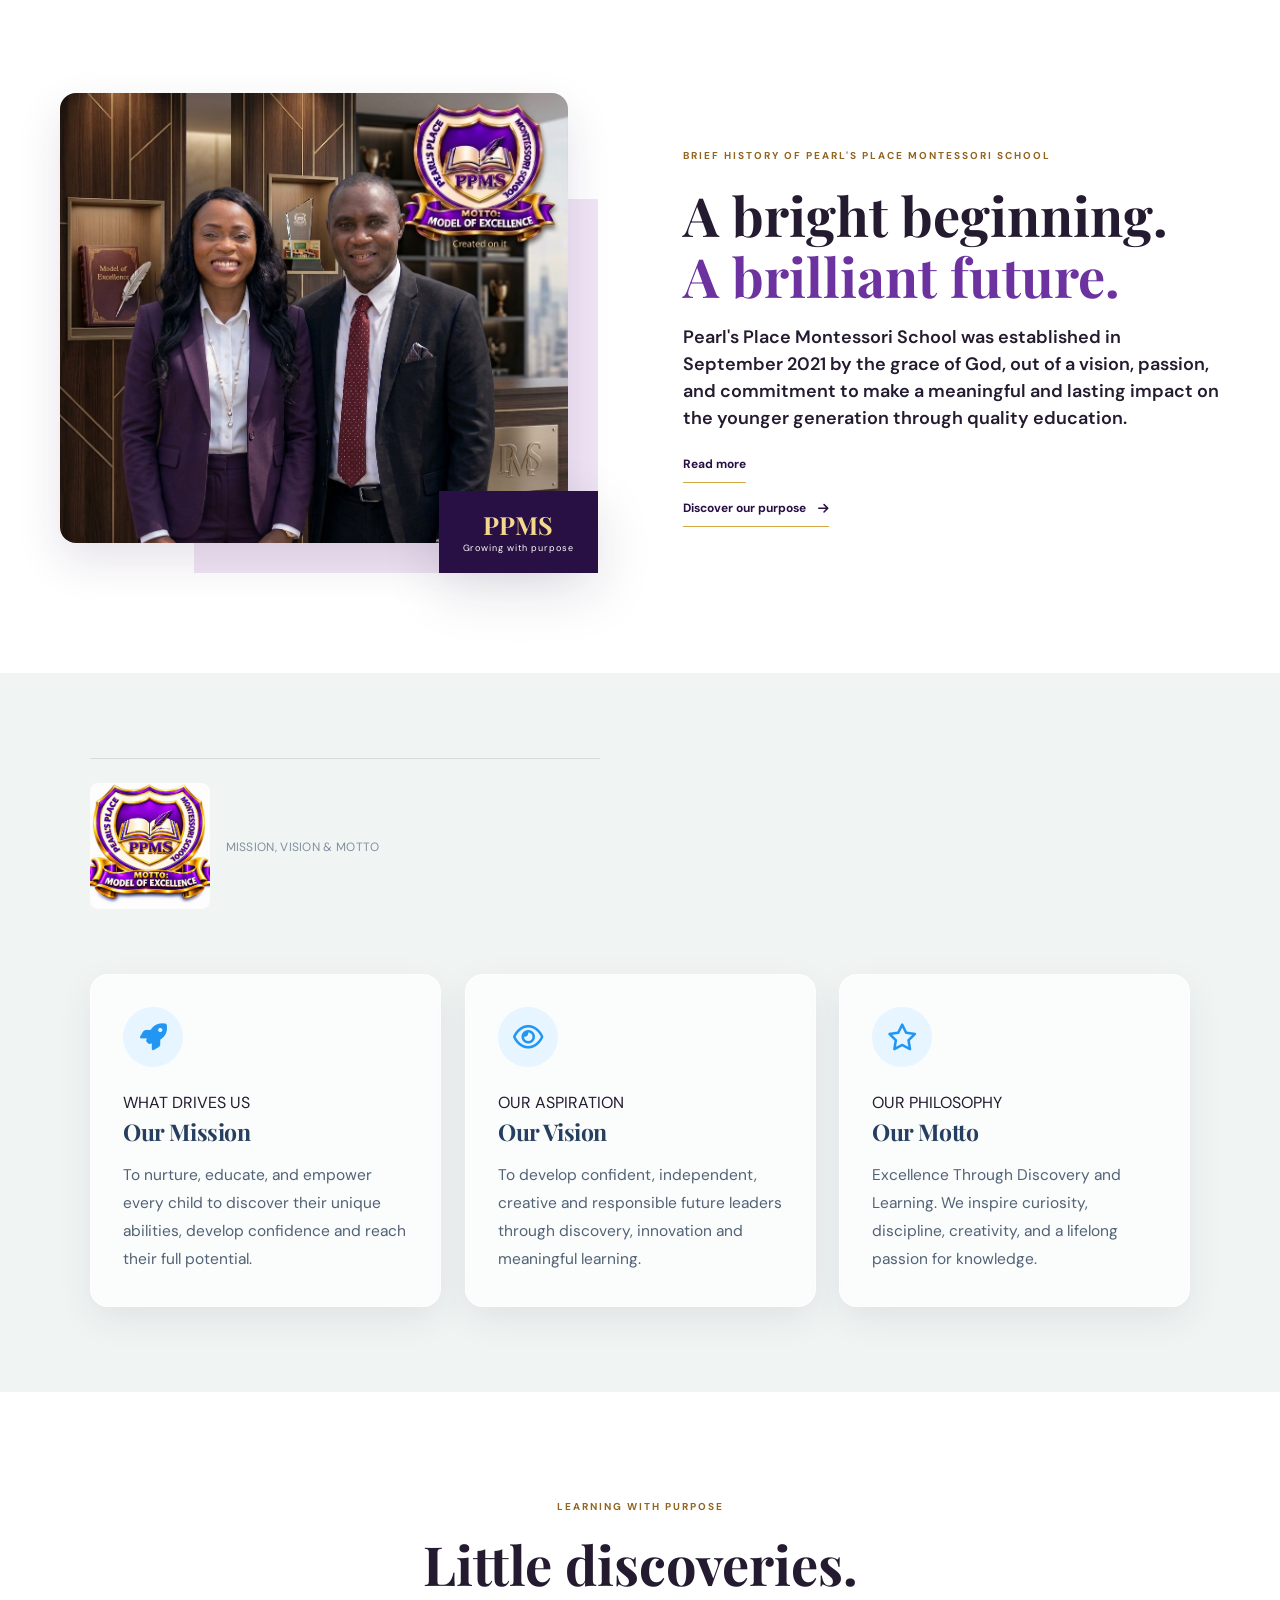
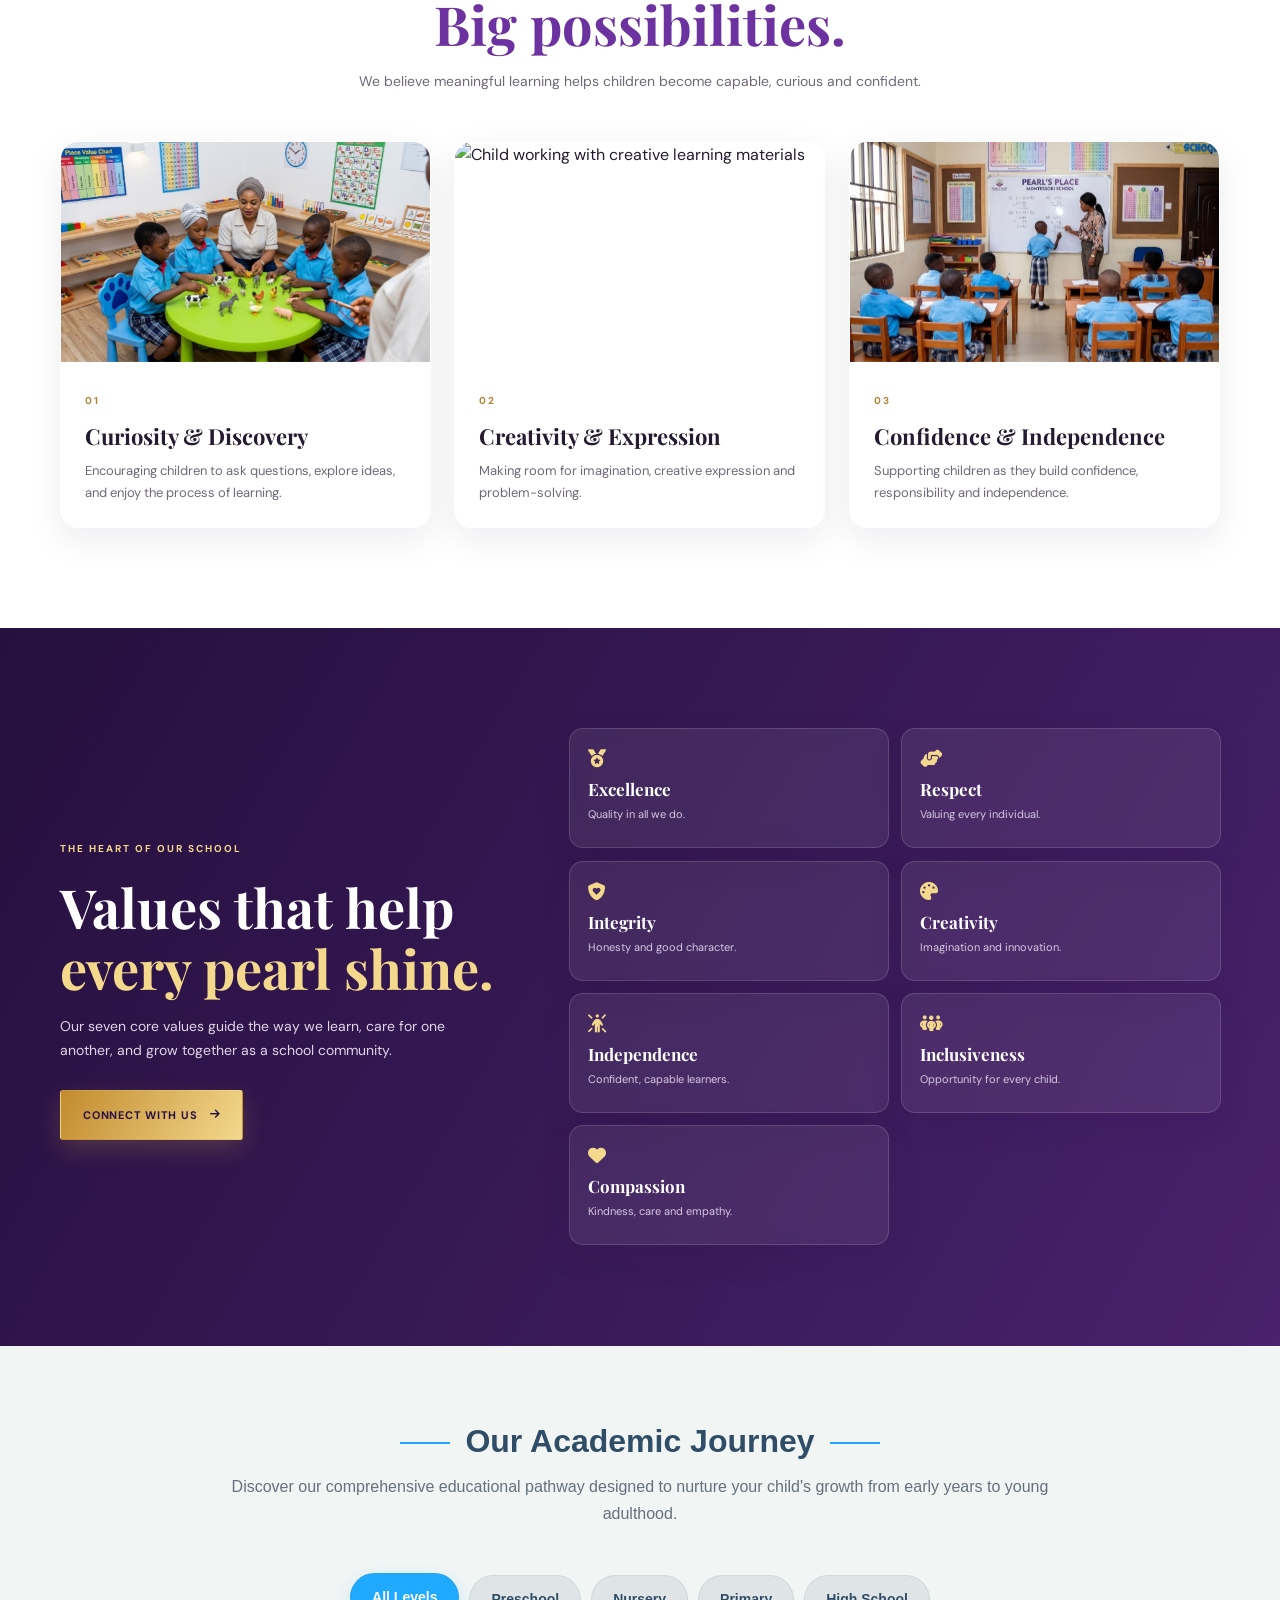
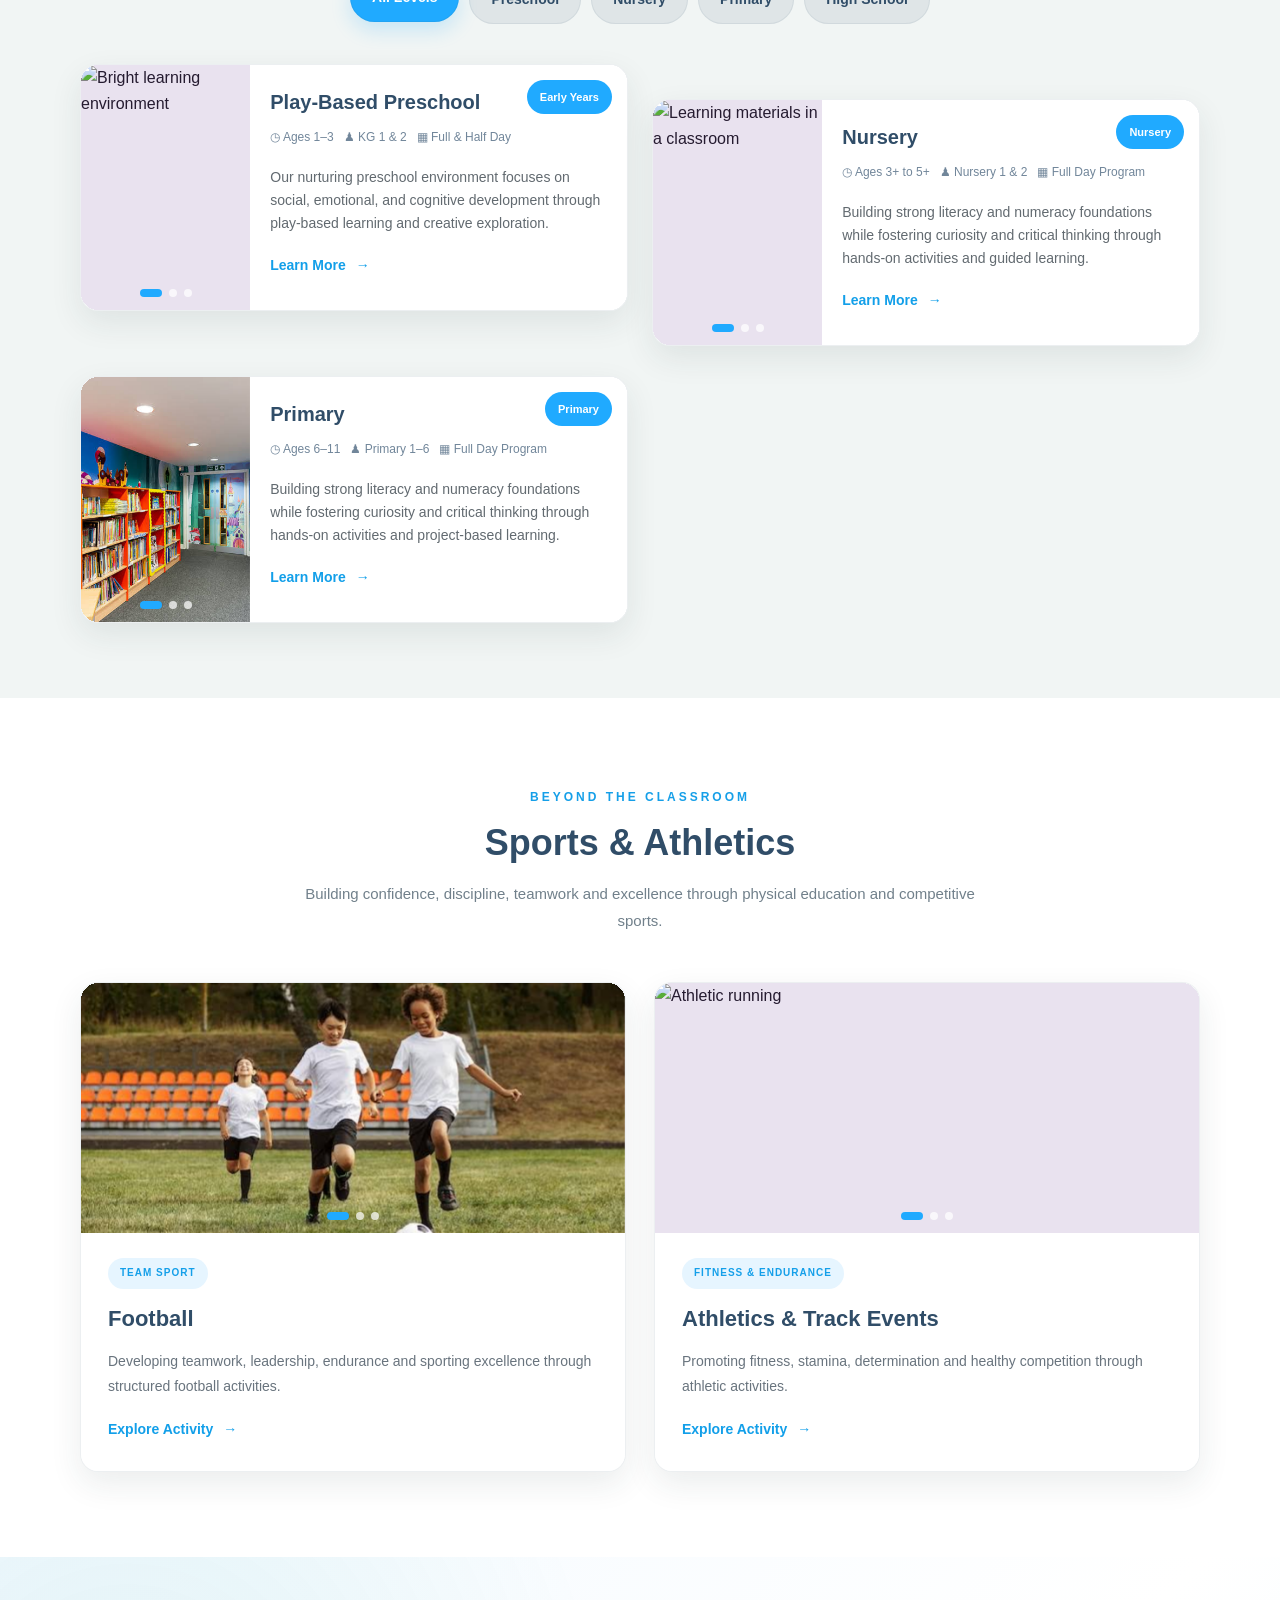
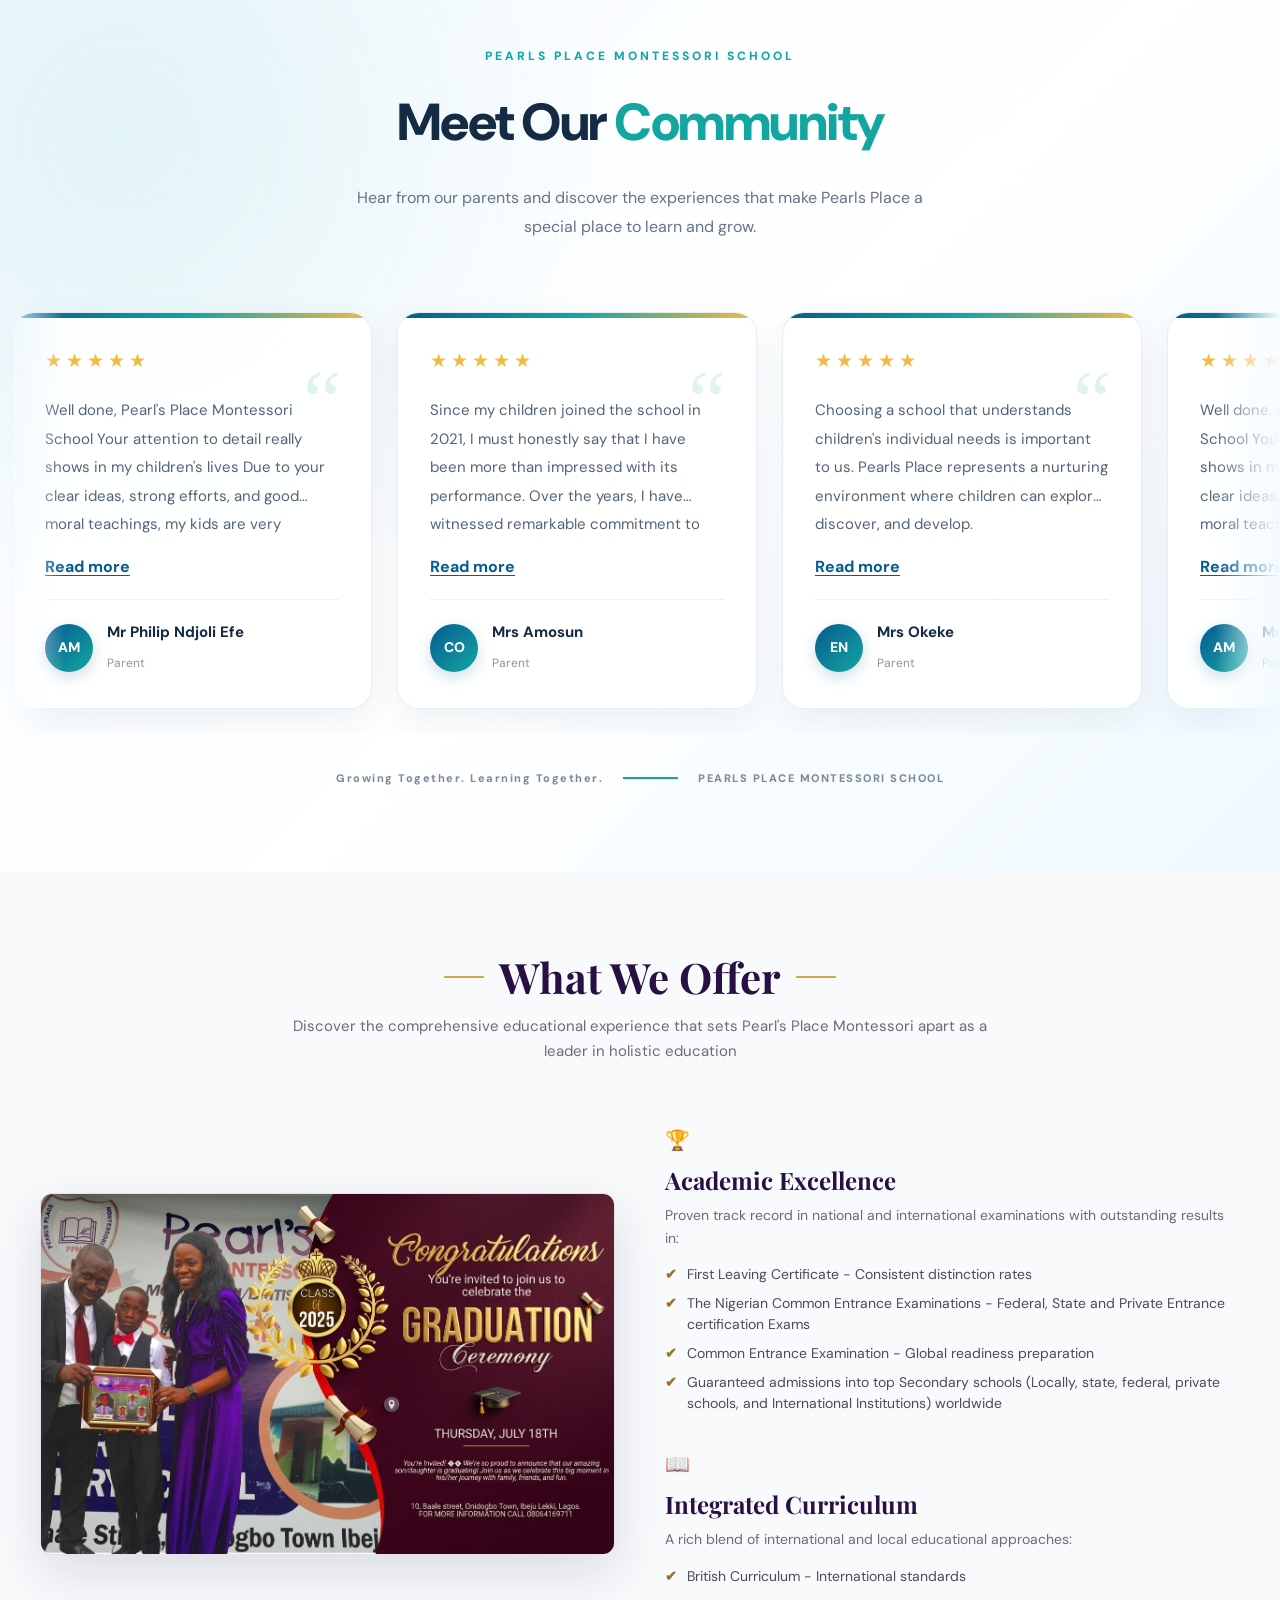
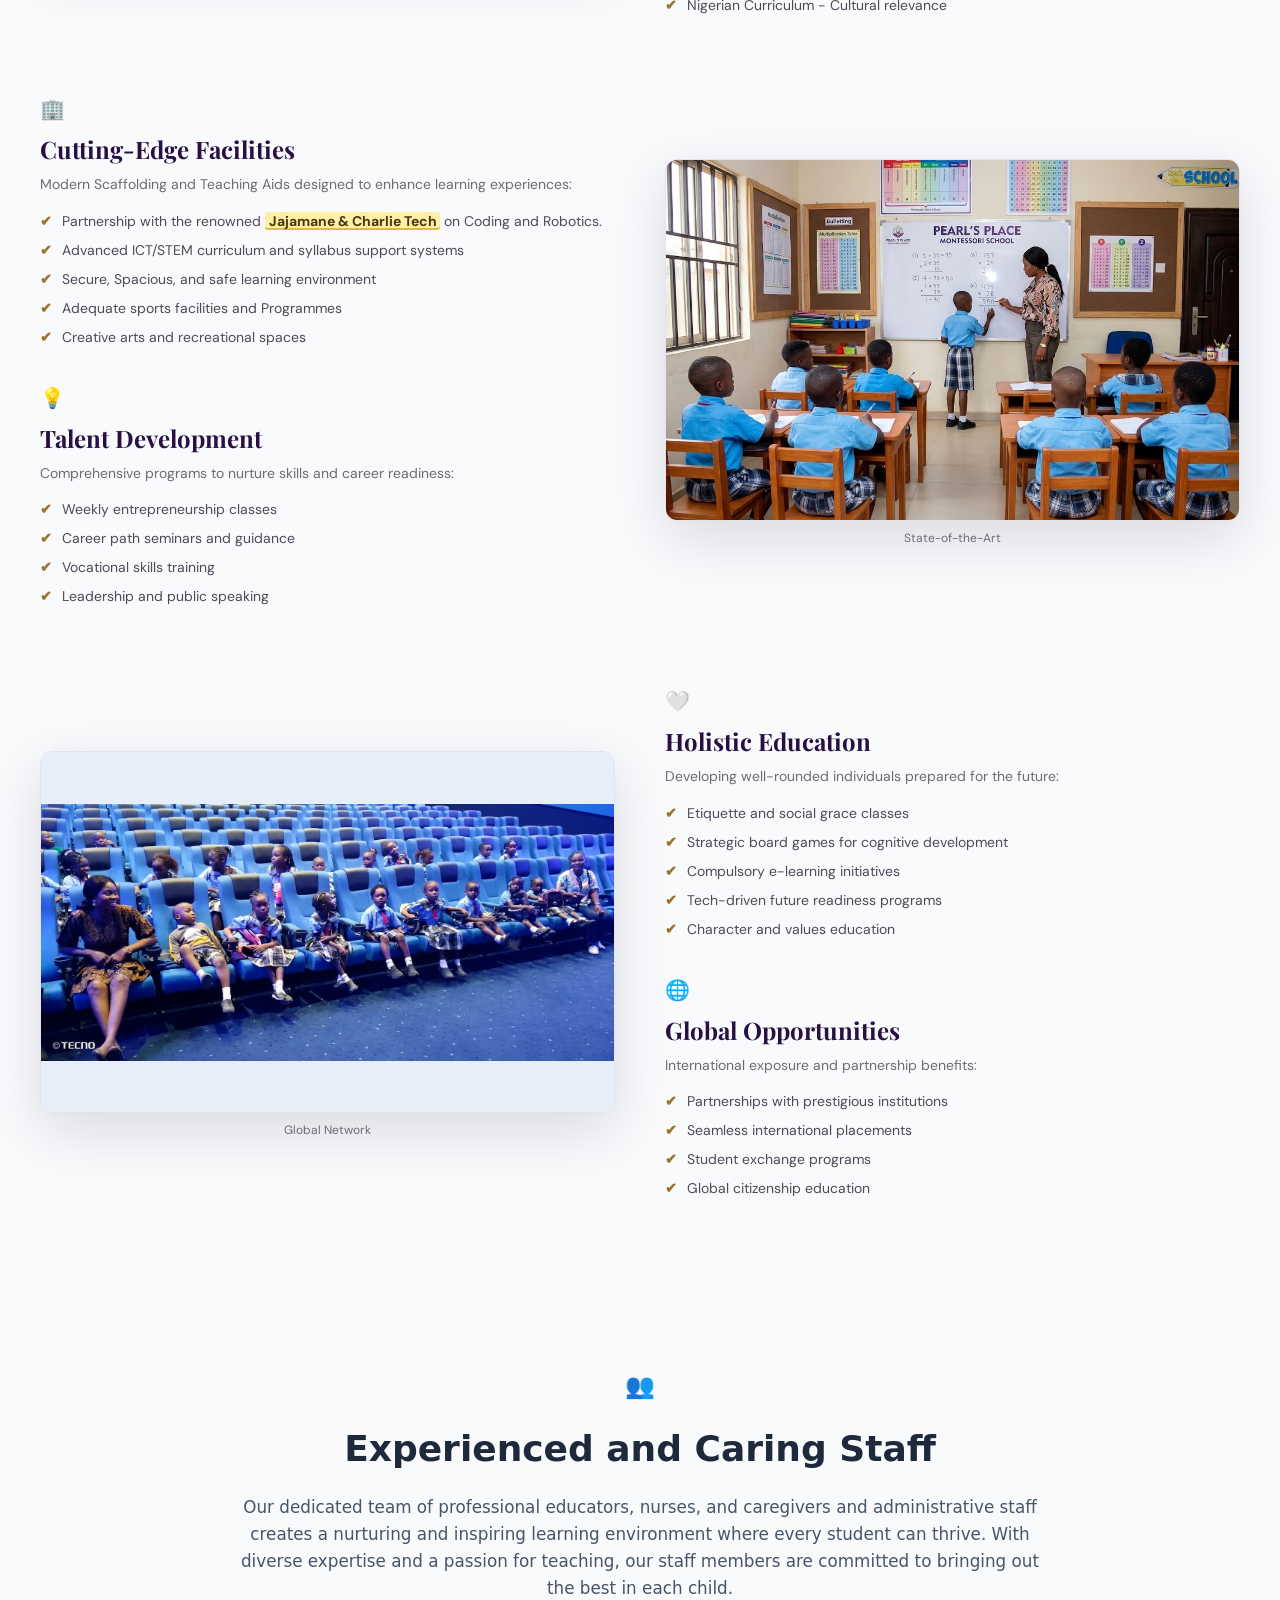
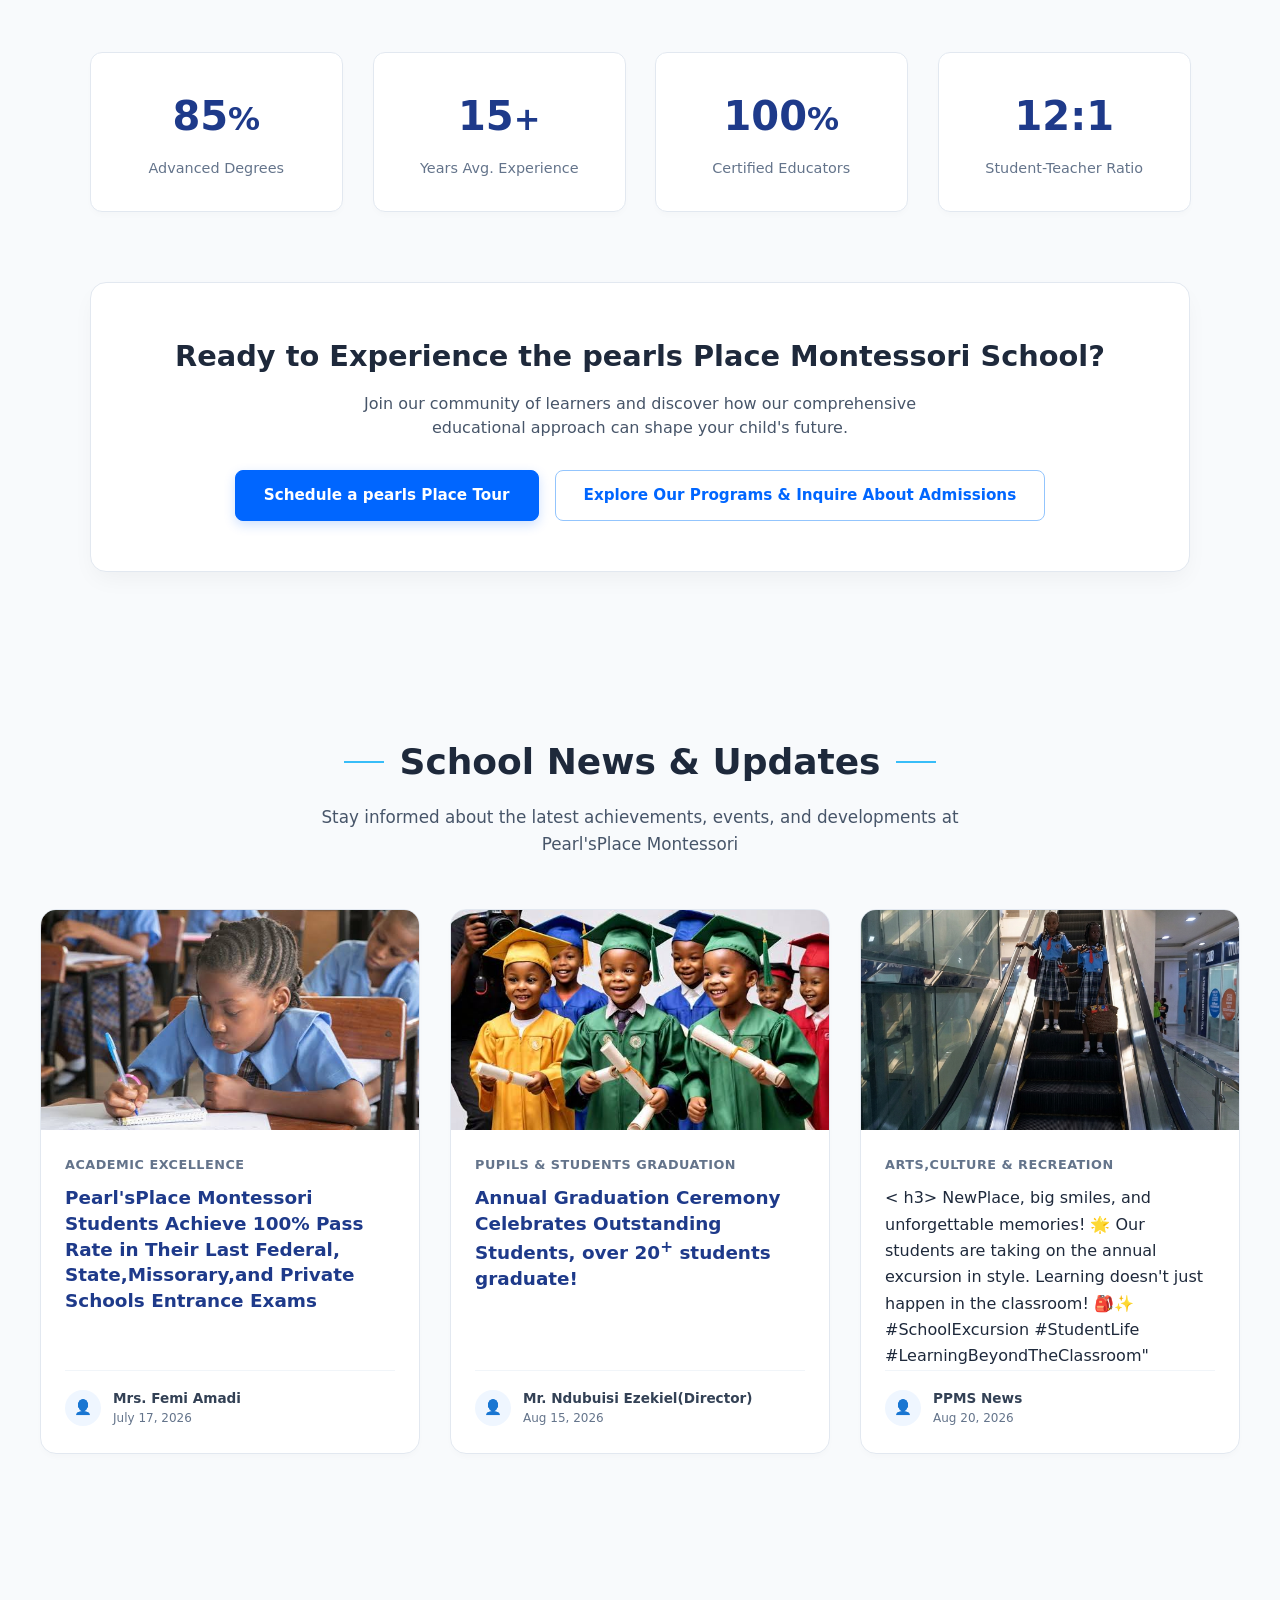
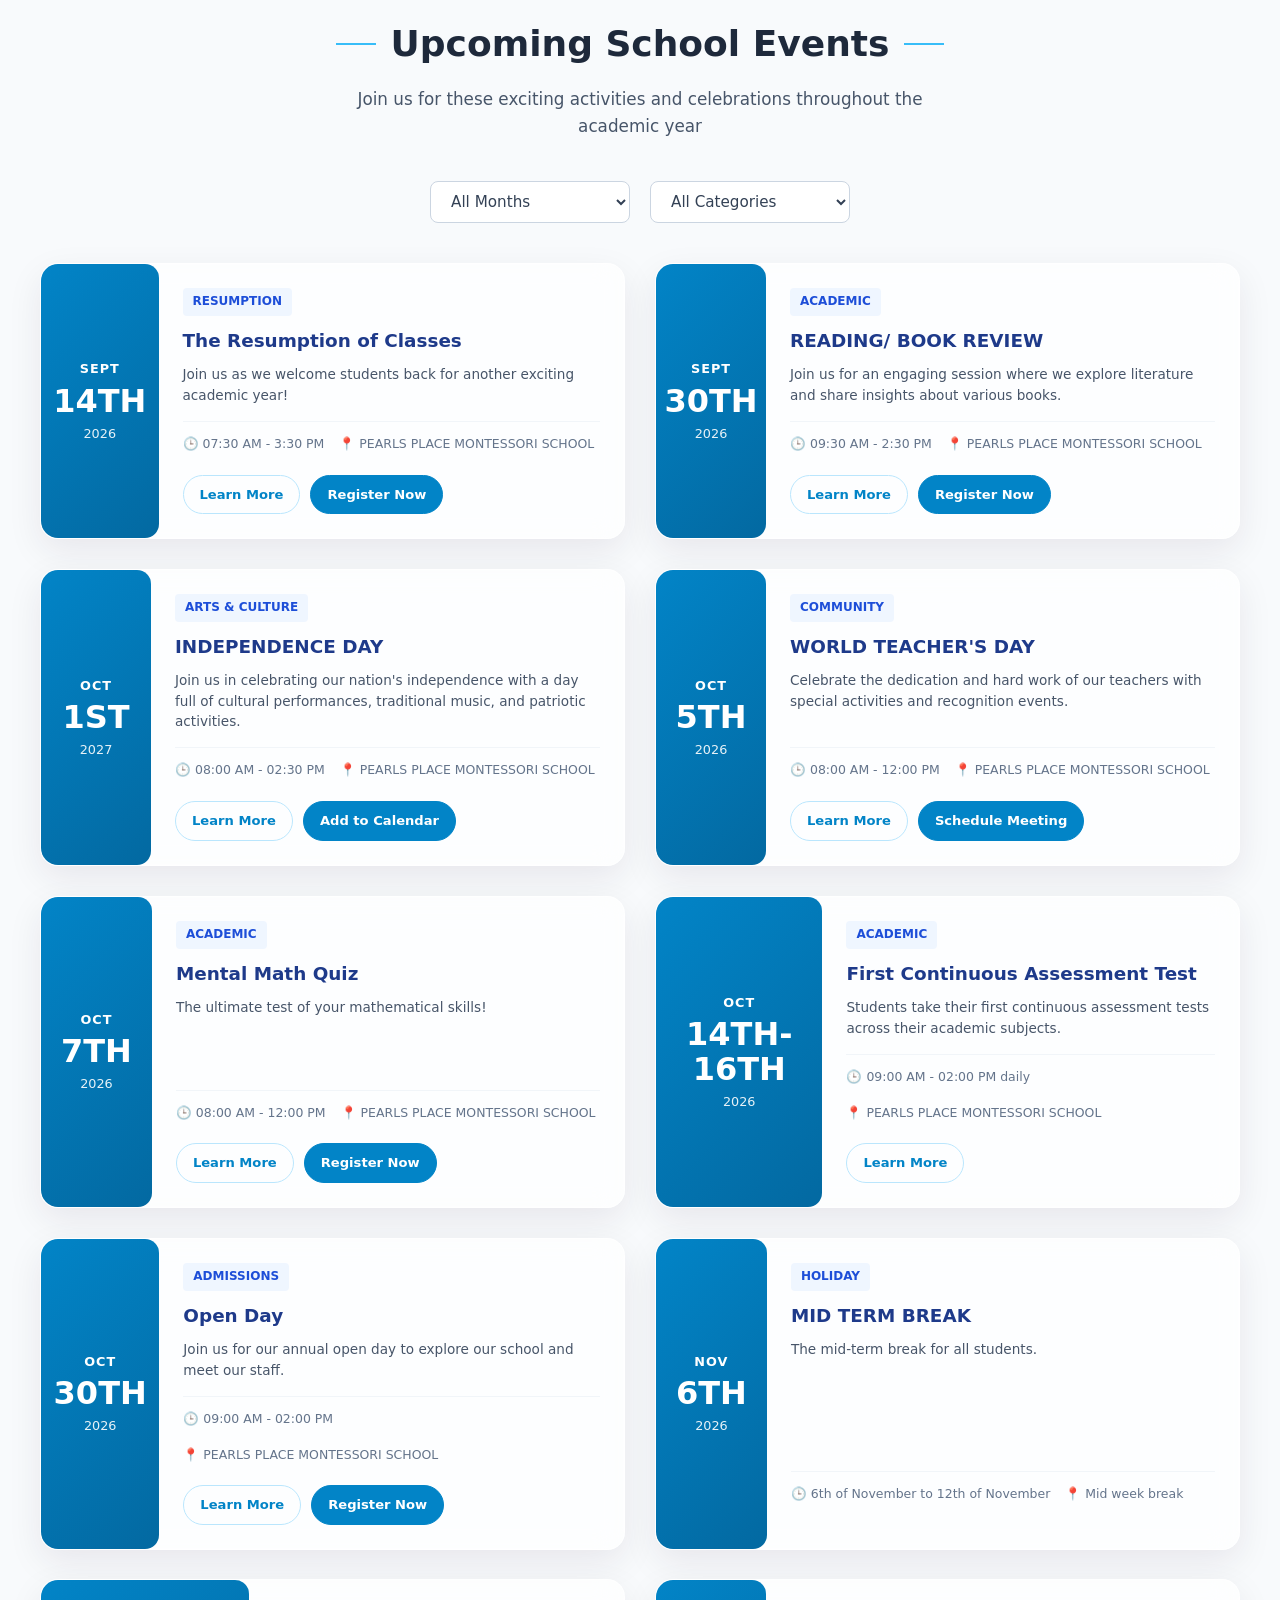
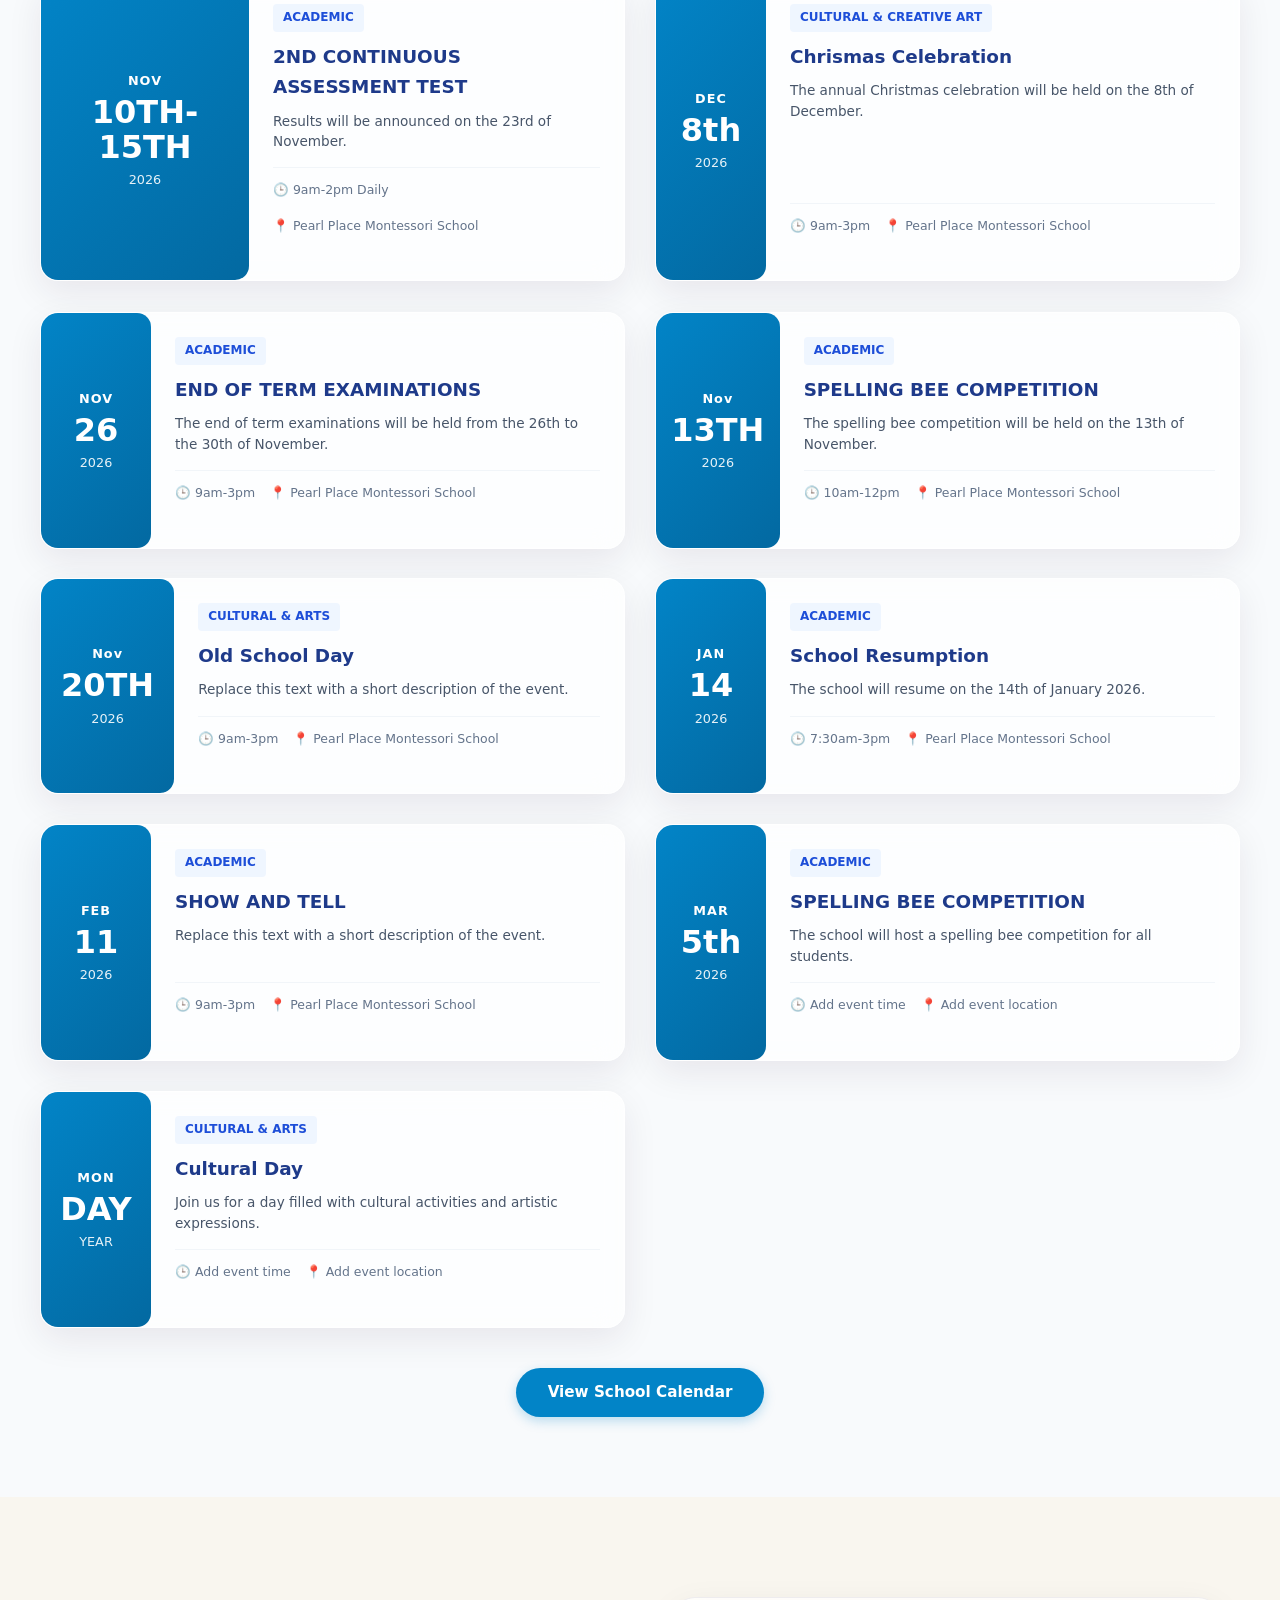
==== commit 85ae85d2: "Update index.html" ====
--- a/index.html
+++ b/index.html
@@ -4,21 +4,21 @@
   <meta charset="UTF-8">
   <meta name="viewport" content="width=device-width, initial-scale=1.0">
   <meta name="theme-color" content="#241044">
-  <meta name="description" content="Pearls Places Montessori School — Where Every Child Shines Like a Pearl. Excellence Through Discovery and Learning.">
+  <meta name="description" content="pearls Place Montessori School — Where Every Child Shines Like a Pearl. Excellence Through Discovery and Learning.">
   <!-- Primary Meta Tags -->
-<title>Pearls Places Montessori School | Nursery & Primary School in , Lagos</title>
-
-<title>Pearls Places Montessori School | Montessori School in Ibeju-Lekki, Lagos</title>
-
-<meta name="description" content="Pearls Places Montessori School in Ibeju-Lekki, Lagos, provides nurturing preschool, nursery and primary education through Montessori-inspired learning, creativity and academic excellence. Enquire about admissions today.">
+<title>pearls Place Montessori School | Nursery & Primary School in , Lagos</title>
+
+<title>pearls Place Montessori School | Montessori School in Ibeju-Lekki, Lagos</title>
+
+<meta name="description" content="pearls Place Montessori School in Ibeju-Lekki, Lagos, provides nurturing preschool, nursery and primary education through Montessori-inspired learning, creativity and academic excellence. Enquire about admissions today.">
 
 <meta name="robots" content="index, follow">
 
 <link rel="canonical" href="https://pearlsplacesmontessorischool.name.ng/">
 
-<meta property="og:title" content="Pearls Places Montessori School | Ibeju-Lekki, Lagos">
-
-<meta property="og:description" content="Discover quality Montessori-inspired preschool, nursery and primary education at Pearls Places Montessori School, Ibeju-Lekki, Lagos.">
+<meta property="og:title" content="pearls Place Montessori School | Ibeju-Lekki, Lagos">
+
+<meta property="og:description" content="Discover quality Montessori-inspired preschool, nursery and primary education at pearls Place Montessori School, Ibeju-Lekki, Lagos.">
 
 <meta property="og:url" content="https://pearlsplacesmontessorischool.name.ng/">
 
@@ -29,7 +29,7 @@
 <!-- Open Graph / Social Sharing -->
 <meta property="og:type" content="website" />
 <meta property="og:url" content="https://pearlsplacesmontessorischool.name.ng/" />
-<meta property="og:title" content="Pearls Places Montessori School | Lagos" />
+<meta property="og:title" content="pearls Place Montessori School | Lagos" />
 <meta property="og:description" content="Quality Montessori creche, nursery, and primary education in [Neighborhood], Lagos." />
 
 <!-- School Structured Data (JSON-LD) -->
@@ -87,7 +87,7 @@
 
   <header class="site-header" id="top">
     <nav class="nav container" aria-label="Main navigation">
-      <a class="brand" href="#home" aria-label="Pearls Places Montessori School home">
+      <a class="brand" href="#home" aria-label="pearls Place Montessori School home">
         <img src="data/logo.jpeg" alt="Pearls Place Montessori School crest" onerror="this.style.display='none'">
         <span><strong>PEARLS PLACE</strong><small>MONTESSORI SCHOOL</small></span>
       </a>
@@ -118,7 +118,7 @@
 
   <main>
     <section class="hero" id="home">
-      <video class="hero-video" autoplay muted loop playsinline poster="data/hero.mp4" aria-label="Pearls Places Montessori School welcome video">
+      <video class="hero-video" autoplay muted loop playsinline poster="data/hero.mp4" aria-label="pearls Place Montessori School welcome video">
         <source src="data/hero.mp4" type="video/mp4">
         Your browser does not support the video element.
       </video>
@@ -160,7 +160,7 @@
       <!-- Left Column: Featured Logo Card with Overlay -->
       <div class="sl-image-col">
         <div class="sl-img-card">
-          <img src="data/school.png" alt="Pearls Places Montessori Logo">
+          <img src="data/school.png" alt="pearls Place Montessori Logo">
           <div class="sl-img-overlay">
             <h3>Experience Our Community</h3>
             <a href="#explore" class="sl-explore-link">Explore More &rarr;</a>
@@ -213,7 +213,7 @@
 
     <!-- Bottom Action Button Container -->
     <div class="sl-footer-action">
-      <a href="#home" class="sl-btn-primary">Discover The Pearls Places Life</a>
+      <a href="#home" class="sl-btn-primary">Discover The pearls Place Life</a>
     </div>
 
   </div>
@@ -282,7 +282,7 @@
                 <p>
                     Every child is a precious gift, full of unique abilities,
                     untapped potential and endless possibilities. Our inspiration
-                    behind Pearls Places Montessori School is rooted in the belief
+                    behind Pearl's Place Montessori School is rooted in the belief
                     that every child deserves an opportunity to learn, grow,
                     explore and discover their individual brilliance.
                 </p>
@@ -308,8 +308,8 @@
                 </p>
 
                 <p class="founder-closing">
-                    At Pearls Place Montessori School, we do not simply teach
-                    children; we nurture potential, inspire excellence and prepare
+                    At Pearl's Place Montessori School, we do not simply teach
+                    children; we nurture potential, inspire excellence, and prepare
                     young minds for a future filled with possibilities.
                 </p>
 
@@ -342,7 +342,7 @@
           <span class="eyebrow">BRIEF HISTORY OF PEARL'S PLACE MONTESSORI SCHOOL</span>
           <h2>A bright beginning.<br><em>A brilliant future.</em></h2>
           <p class="lead">Pearl's Place Montessori School was established in September 
-            2021 by the grace of God, out of a vision, passion and commitment to make 
+            2021 by the grace of God, out of a vision, passion, and commitment to make 
             a meaningful and lasting impact on the younger generation through quality
              education.</p>
           <details class="history-details">
@@ -406,13 +406,13 @@
              <p>
               At Pearl's Place Montessori, we are committed to laying a
                solid foundation for lifelong learning and raising confident, 
-               responsible, independent and well-rounded children who are equipped
+               responsible, independent, and well-rounded children who are equipped
                 to thrive in an ever-changing world.
              </p>
 
              <p>
               We look forward to welcoming your child into the Pearl's Place Montessori 
-              family, where every child is valued, every potential is nurtured and every 
+              family, where every child is valued, every potential is nurtured, and every 
               learning experience matters.
              </p>
 
@@ -432,7 +432,7 @@
 <!-- MISSION, VISION & MOTTO SECTION -->
 
 <!-- =========================================
-     PEARLS PLACES - MISSION & VISION SECTION
+     pearls Place - MISSION & VISION SECTION
 ========================================= -->
 
 <section class="purpose-section" id="mission">
@@ -488,7 +488,7 @@
                 <h3>Our Mission</h3>
 
                 <p>
-                    To nurture, educate and empower every child
+                    To nurture, educate, and empower every child
                     to discover their unique abilities, develop
                     confidence and reach their full potential.
                 </p>
@@ -529,7 +529,7 @@
 
                 <p>
                     Excellence Through Discovery and Learning.
-                    We inspire curiosity, discipline, creativity
+                    We inspire curiosity, discipline, creativity, 
                     and a lifelong passion for knowledge.
                 </p>
 
@@ -552,7 +552,7 @@
         <div class="learning-grid">
           <article class="learning-card">
             <img src="data/sacflod.jpg" alt="Children learning in a classroom" loading="lazy">
-            <div><span>01</span><h3>Curiosity & Discovery</h3><p>Encouraging children to ask questions, explore ideas and enjoy the process of learning.</p></div>
+            <div><span>01</span><h3>Curiosity & Discovery</h3><p>Encouraging children to ask questions, explore ideas, and enjoy the process of learning.</p></div>
           </article>
           <article class="learning-card">
             <img src="https://images.unsplash.com/photo-1472162072942-cd5147eb3902?auto=format&fit=crop&w=900&q=85" alt="Child working with creative learning materials" loading="lazy">
@@ -571,7 +571,7 @@
         <div class="values-copy">
           <span class="eyebrow light">The heart of our school</span>
           <h2>Values that help<br><em>every pearl shine.</em></h2>
-          <p>Our seven core values guide the way we learn, care for one another and grow together as a school community.</p>
+          <p>Our seven core values guide the way we learn, care for one another, and grow together as a school community.</p>
           <a class="btn btn-gold" href="#contact">Connect With Us <i class="fa-solid fa-arrow-right"></i></a>
         </div>
         <div class="values-grid">
@@ -625,7 +625,7 @@
           <div class="academic-meta">
             <span>◷ Ages 1–3</span><span>♟ KG 1 &amp; 2</span><span>▦ Full &amp; Half Day</span>
           </div>
-          <p>Our nurturing preschool environment focuses on social, emotional and cognitive development through play-based learning and creative exploration.</p>
+          <p>Our nurturing preschool environment focuses on social, emotional, and cognitive development through play-based learning and creative exploration.</p>
           <a href="#preschool-details" class="academic-link">Learn More <span>→</span></a>
         </div>
       </article>
@@ -707,22 +707,7 @@
         </div>
       </article>
 
-      <!-- BASKETBALL -->
-      <article class="sports-card">
-        <div class="sports-gallery school-gallery" aria-label="Basketball image gallery">
-          <img src="https://images.unsplash.com/photo-1546519638-68e109498ffc?w=900&auto=format&fit=crop" alt="Basketball court" loading="lazy">
-          <img src="https://images.unsplash.com/photo-1519861531473-9200262188bf?w=900&auto=format&fit=crop" alt="Basketball equipment" loading="lazy">
-          <img src="https://images.unsplash.com/photo-1504450758481-7338eba7524a?w=900&auto=format&fit=crop" alt="Basketball arena" loading="lazy">
-          <div class="gallery-dots" aria-label="Choose gallery image"></div>
-        </div>
-        <div class="sports-info">
-          <span class="sports-tag">INDOOR &amp; OUTDOOR</span>
-          <h3>Basketball</h3>
-          <p>Encouraging coordination, quick decision-making, discipline and collaborative play.</p>
-          <a href="#basketball-details">Explore Activity <span>→</span></a>
-        </div>
-      </article>
-
+    
       <!-- ATHLETICS -->
       <article class="sports-card">
         <div class="sports-gallery school-gallery" aria-label="Athletics image gallery">
@@ -766,14 +751,14 @@
         <div class="pp-quote-mark">“</div>
 
         <p class="pp-review">
-          Well done, Pearl's place montessori school 
-          Your attention to details really shows in my children's life 
-          Due to your clear ideas, strong efforts and good moral teachings, 
+          Well done, Pearl's Place Montessori School 
+          Your attention to detail really shows in my children's lives 
+          Due to your clear ideas, strong efforts, and good moral teachings, 
           my kids are very focused in their studies 
-          Sincerely l felt the great progress in your school through 
-          the life of my kids, their cousins, friends, neigbours especially
+          Sincerely, I have felt great progress in your school through 
+          the lives of my kids, their cousins, friends, neighbours, especially
            my daughter Trinity Efe--keep it up
-          Kudos to the owners and the entire staff of Pearls place 
+          Kudos to the owners and the entire staff of Pearls Place 
           Montessori school.
         </p>
         <button class="pp-read-more" type="button" aria-expanded="false">Read more</button>
@@ -798,12 +783,12 @@
          I must honestly say that I have been more than 
          impressed with its performance. Over the years, 
          I have witnessed remarkable commitment to academic 
-         excellence, discipline and the overall development of 
+         excellence, discipline, and the overall development of 
          the pupils. I particularly appreciate the dedication of 
          the teachers and management in providing a conducive
           learning environment for the children. My satisfaction 
           and confidence in the school have been so genuine that 
-          I have referred several parents to enrol their children. I sincerely commend the proprietor and  proprietress and the entire staff for their hard work and dedication. I look forward to even greater achievements.
+          I have referred several parents to enrol their children. I sincerely commend the proprietor, the proprietress and the entire staff for their hard work and dedication. I look forward to even greater achievements.
         </p>
         <button class="pp-read-more" type="button" aria-expanded="false">Read more</button>
 
@@ -826,7 +811,7 @@
           Choosing a school that understands children's
           individual needs is important to us.
           Pearls Place represents a nurturing environment
-          where children can explore, discover and develop.
+          where children can explore, discover, and develop.
         </p>
         <button class="pp-read-more" type="button" aria-expanded="false">Read more</button>
 
@@ -869,7 +854,7 @@
         <span class="wow-line"></span>
       </div>
       <p class="wow-description">
-        Discover the comprehensive educational experience that sets Pearl's Places Montessori apart as a leader in holistic education
+        Discover the comprehensive educational experience that sets Pearl's Place Montessori apart as a leader in holistic education
       </p>
     </div>
 
@@ -888,9 +873,9 @@
           <p>Proven track record in national and international examinations with outstanding results in:</p>
           <ul class="wow-list">
             <li><span>✔</span> First Leaving Certificate - Consistent distinction rates</li>
-            <li><span>✔</span> The Nigerian Common Entrance Examinations - Federal,State and Private Entrace certification Exams</li>
+            <li><span>✔</span> The Nigerian Common Entrance Examinations - Federal, State and Private Entrance certification Exams</li>
             <li><span>✔</span> Common Entrance Examination - Global readiness preparation</li>
-            <li><span>✔</span> Guaranteed admissions into top Secondary schools (Locally, State,Federal,Missionary Schools,Private Schools and International Institutions) worldwide</li>
+            <li><span>✔</span> Guaranteed admissions into top Secondary schools (Locally, state, federal, private schools, and International Institutions) worldwide</li>
           </ul>
         </div>
 
@@ -920,7 +905,7 @@
         <div class="wow-feature-item">
           <div class="wow-icon">🏢</div>
           <h3>Cutting-Edge Facilities</h3>
-          <p>Modern Scaffold and Teaching Aids designed to enhance learning experiences:</p>
+          <p>Modern Scaffolding and Teaching Aids designed to enhance learning experiences:</p>
           <ul class="wow-list">
             <li><span>✔</span><span class="tech-partner-copy">Partnership with the renowned <a class="tech-partner-link" href="https://ukwekepher.github.io/Jajamane-CharlieTech/" target="_blank" rel="noopener noreferrer">Jajamane &amp; Charlie Tech</a> on Coding and Robotics.</span></li>
             <li><span>✔</span> Advanced ICT/STEM curriculum and syllabus support systems</li>
@@ -995,7 +980,7 @@
       <div class="sc-icon">👥</div>
       <h2>Experienced and Caring Staff</h2>
       <p class="sc-description">
-        Our dedicated team of professional educators,Nurse,Care-givers 
+        Our dedicated team of professional educators, nurses, and caregivers 
         and administrative staff creates a nurturing and 
         inspiring learning environment where every student can thrive.
          With diverse expertise and a passion for teaching, our staff
@@ -1025,7 +1010,7 @@
 
     <!-- Ready to Experience Call-to-Action Box -->
     <div class="sc-cta-box">
-      <h3>Ready to Experience the Pearls Places Montessori School?</h3>
+      <h3>Ready to Experience the pearls Place Montessori School?</h3>
       <p>Join our community of learners and discover how our comprehensive educational approach can shape your child's future.</p>
       
       <div class="sc-cta-buttons">
@@ -1034,14 +1019,14 @@
           class="sc-btn sc-btn-primary" 
                  target="_blank" 
                rel="noopener noreferrer">
-               Schedule a Pearls Places Tour
+               Schedule a pearls Place Tour
          </a>
       
         <a href="https://wa.me/2348064169711?text=Hello%2C%20I%20would%20like%20to%20make%20an%20inquiry%20about%20school%20fees%2C%20activities%2C%20and%20admission." 
           class="sc-btn sc-btn-outline" 
                  target="_blank" 
                rel="noopener noreferrer">
-               Expore Our Programs & Inquire About Admissions
+               Explore Our Programs & Inquire About Admissions
          </a>
       </div>
     </div>
@@ -1065,7 +1050,7 @@
         <span class="news-line"></span>
       </div>
       <p class="news-description">
-        Stay informed about the latest achievements, events, and developments at Pearl's Places Montessori
+        Stay informed about the latest achievements, events, and developments at Pearl'sPlace Montessori
       </p>
     </div>
 
@@ -1079,7 +1064,7 @@
         </div>
         <div class="news-content">
           <span class="news-category">Academic Excellence</span>
-          <h3>Pearl's Places Montessori Students Achieve 100% Pass Rate in Their Last Federal, State,Missorary,and Private Schools Entrance Exams</h3>
+          <h3>Pearl'sPlace Montessori Students Achieve 100% Pass Rate in Their Last Federal, State,Missorary,and Private Schools Entrance Exams</h3>
           <div class="news-meta">
             <div class="author-avatar">👤</div>
             <div class="author-info">
@@ -1115,8 +1100,8 @@
         </div>
         <div class="news-content">
           <span class="news-category">Arts,Culture & Recreation</span>
-          <h3>"New places, big smiles, and unforgettable memories! 
-            🌟 Our students taking on the annual excursion in style.
+          < h3> NewPlace, big smiles, and unforgettable memories! 
+            🌟 Our students are taking on the annual excursion in style.
             Learning doesn't just happen in the classroom! 🎒✨
              #SchoolExcursion #StudentLife #LearningBeyondTheClassroom"</h3>
           <div class="news-meta">
@@ -1437,7 +1422,7 @@
         <div>
           <span class="eyebrow">A little brain break</span>
           <h2>Ready for a quick<br><em>playful challenge?</em></h2>
-          <p>Choose rock, paper or scissors and see if you can beat the school computer. Learning can be joyful, too!</p>
+          <p>Choose rock, paper, or scissors and see if you can beat the school computer. Learning can be joyful, too!</p>
           <div class="game-score">
             <div><small>Your score</small><strong id="playerScore">0</strong></div>
             <div><small>Computer</small><strong id="computerScore">0</strong></div>
@@ -1459,7 +1444,7 @@
       </div>
 
 
-      <!-- PEARLS PLACES PUZZLE GAME -->
+      <!-- pearls Place PUZZLE GAME -->
 <section class="school-puzzle-section" id="puzzle-game">
 
     <div class="puzzle-heading">
@@ -1515,7 +1500,7 @@
         </div>
 
         <div class="puzzle-credit">
-            Pearls Places Montessori School
+            pearl's Place Montessori School
             <br>
             <span>Where Every Child Shines Like a Pearl</span>
         </div>
@@ -1558,7 +1543,7 @@
         <div>
           <span class="eyebrow">Find our school</span>
           <h2>We'd love to<br><em>welcome you.</em></h2>
-          <p>Visit Pearls Places Montessori School to learn more about our learning environment, educational approach and admission enquiries.</p>
+          <p>Visit Pearl's Place Montessori School to learn more about our learning environment, educational approach, and admission enquiries.</p>
           <p class="map-note"><i class="fa-solid fa-location-dot"></i> 10, Baale Street, Onidogbo Town, Ibeju Lekki, Lagos.</p>
           <a class="text-link" href="https://www.google.com/maps/search/?api=1&amp;query=10%2C+Baale+Street%2C+Onidogbo+Town%2C+Ibeju+Lekki%2C+Lagos" target="_blank" rel="noopener">Open Google Maps <i class="fa-solid fa-arrow-up-right-from-square"></i></a>
         </div>
@@ -1579,7 +1564,7 @@
             <a href="#" class="social-link" aria-label="Facebook" title="Add Facebook profile link"><i class="fa-brands fa-facebook-f"></i></a>
             <a href="#" class="social-link" aria-label="TikTok" title="Add TikTok profile link"><i class="fa-brands fa-tiktok"></i></a>
             <a href="https://wa.me/2348064169711" class="social-link" aria-label="WhatsApp" title="Chat with the school on WhatsApp" target="_blank" rel="noopener noreferrer"><i class="fa-brands fa-whatsapp"></i></a>
-            <a href="mailto:pearlsplacemontessorischool@gmail.com" class="social-link" aria-label="Email" title="Email Pearls Places Montessori School"><i class="fa-regular fa-envelope"></i></a>
+            <a href="mailto:pearlsplacemontessorischool@gmail.com" class="social-link" aria-label="Email" title="Email pearls Place Montessori School"><i class="fa-regular fa-envelope"></i></a>
           </div>
           <small class="social-hint">Facebook and TikTok links are placeholders until the school's official profiles are added.</small>
         </div>
@@ -1600,7 +1585,7 @@
   </main>
 
  
-<!-- PEARLS PLACES FOOTER -->
+<!-- pearls Place FOOTER -->
 <footer class="ppms-footer">
 
     <div class="ppms-footer-container">
@@ -1610,11 +1595,11 @@
 
             <div class="ppms-footer-logo-wrap">
                 <img src="data/logo.jpeg"
-                     alt="Pearl's Places Montessori School Logo"
+                     alt="Pearl'sPlace Montessori School Logo"
                      class="ppms-spinning-logo">
             </div>
 
-            <h2>PEARLS PLACES</h2>
+            <h2>pearls Place</h2>
             <h3>MONTESSORI SCHOOL</h3>
 
             <p class="ppms-footer-slogan">
@@ -1623,7 +1608,7 @@
 
             <p>
                 Nurturing young minds through discovery,
-                creativity, independence and excellence.
+                creativity, independence, and excellence.
             </p>
         </div>
 
@@ -1704,7 +1689,7 @@
 
         <p>
             © <span id="ppms-footer-year"></span>
-            Pearl's Places Montessori School.
+            Pearl'sPlace Montessori School.
             All Rights Reserved.
         </p>
 
@@ -1729,7 +1714,7 @@
     </div>
 
 </footer>
-  <a class="floating-whatsapp" id="whatsappFloat" href="https://wa.me/2348064169711" target="_blank" rel="noopener" aria-label="Chat with Pearls Places Montessori School on WhatsApp" title="Chat with the school on WhatsApp"><i class="fa-brands fa-whatsapp"></i><span>Chat with us</span></a>
+  <a class="floating-whatsapp" id="whatsappFloat" href="https://wa.me/2348064169711" target="_blank" rel="noopener" aria-label="Chat with pearls Place Montessori School on WhatsApp" title="Chat with the school on WhatsApp"><i class="fa-brands fa-whatsapp"></i><span>Chat with us</span></a>
   <button class="back-to-top" id="backToTop" aria-label="Back to top"><i class="fa-solid fa-arrow-up"></i></button>
   
    
@@ -1773,7 +1758,7 @@
     <!-- Top Purple Header & Crest/Logo -->
     <div class="ppms-header">
       <div class="ppms-crest-badge">
-        <img src="data/logo.jpeg" alt="Pearls Places Montessori School crest" />
+        <img src="data/logo.jpeg" alt="pearls Place Montessori School crest" />
       </div>
     </div>
 
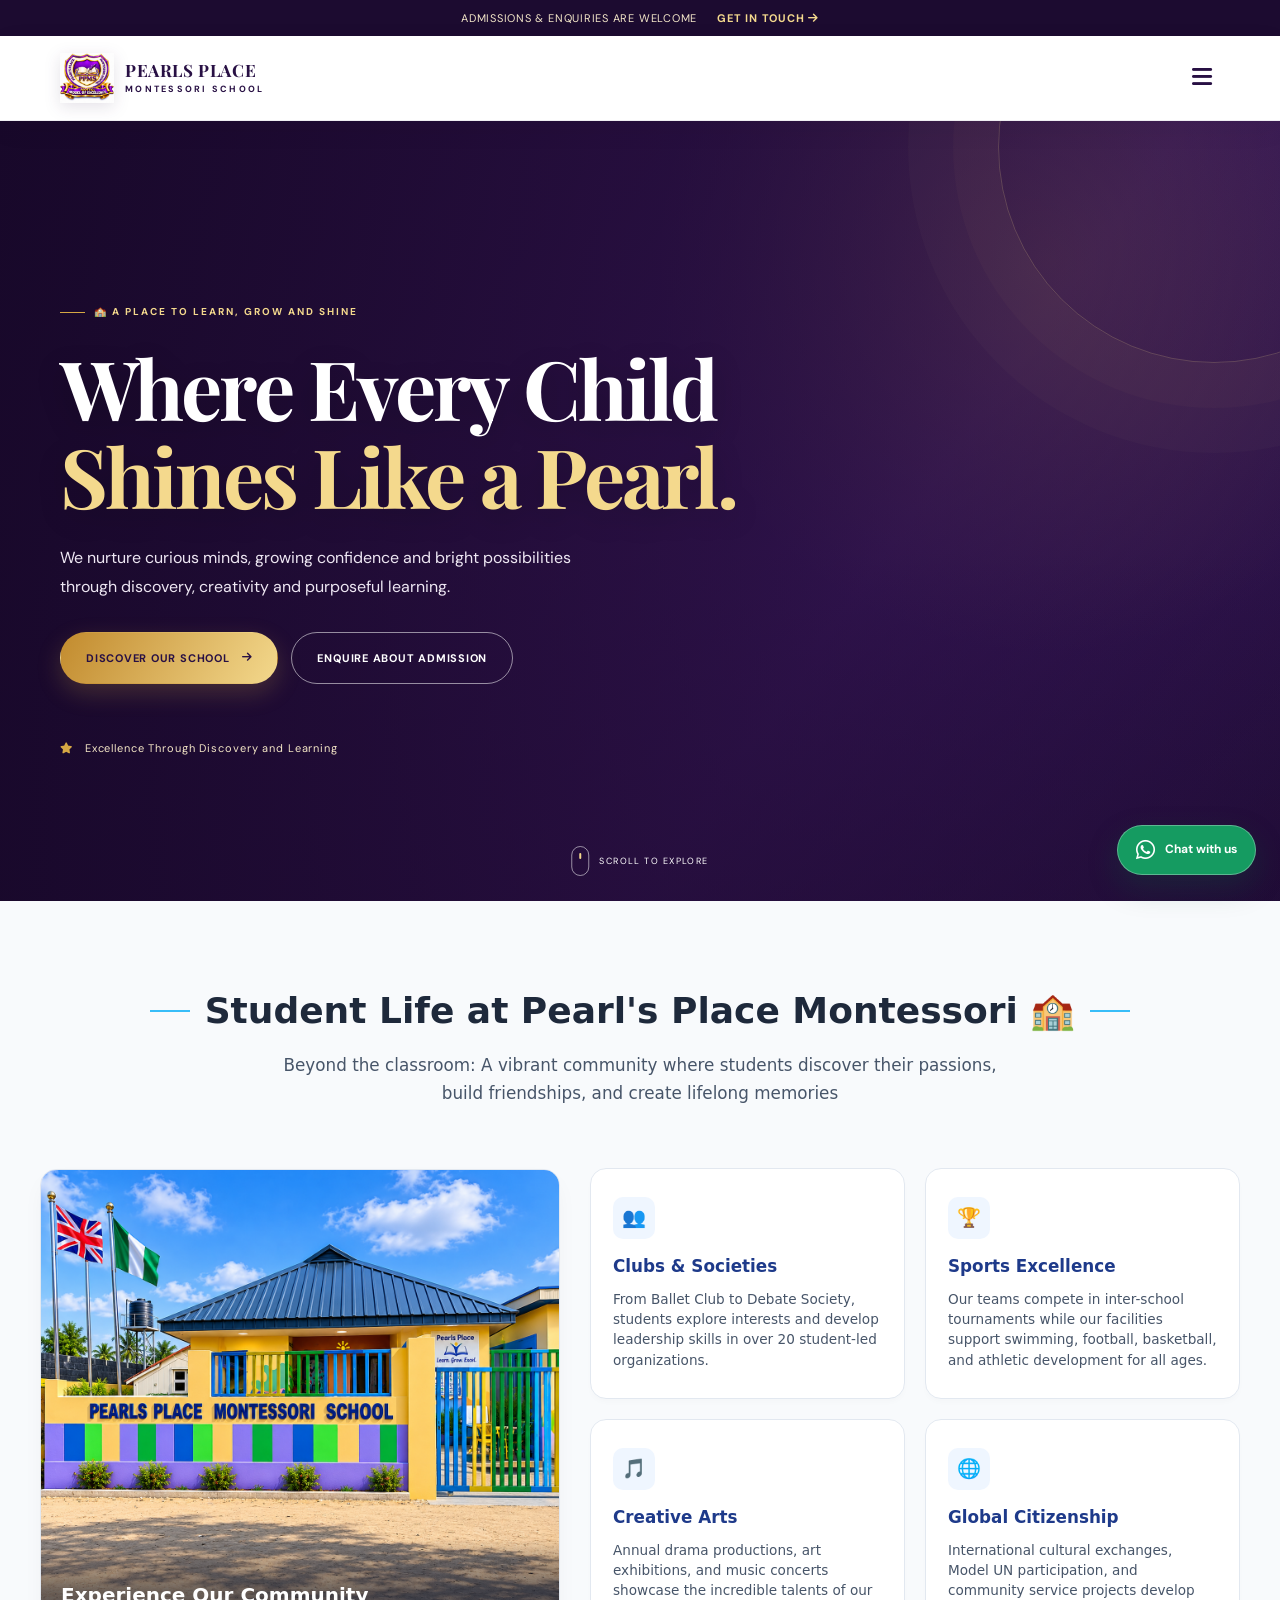
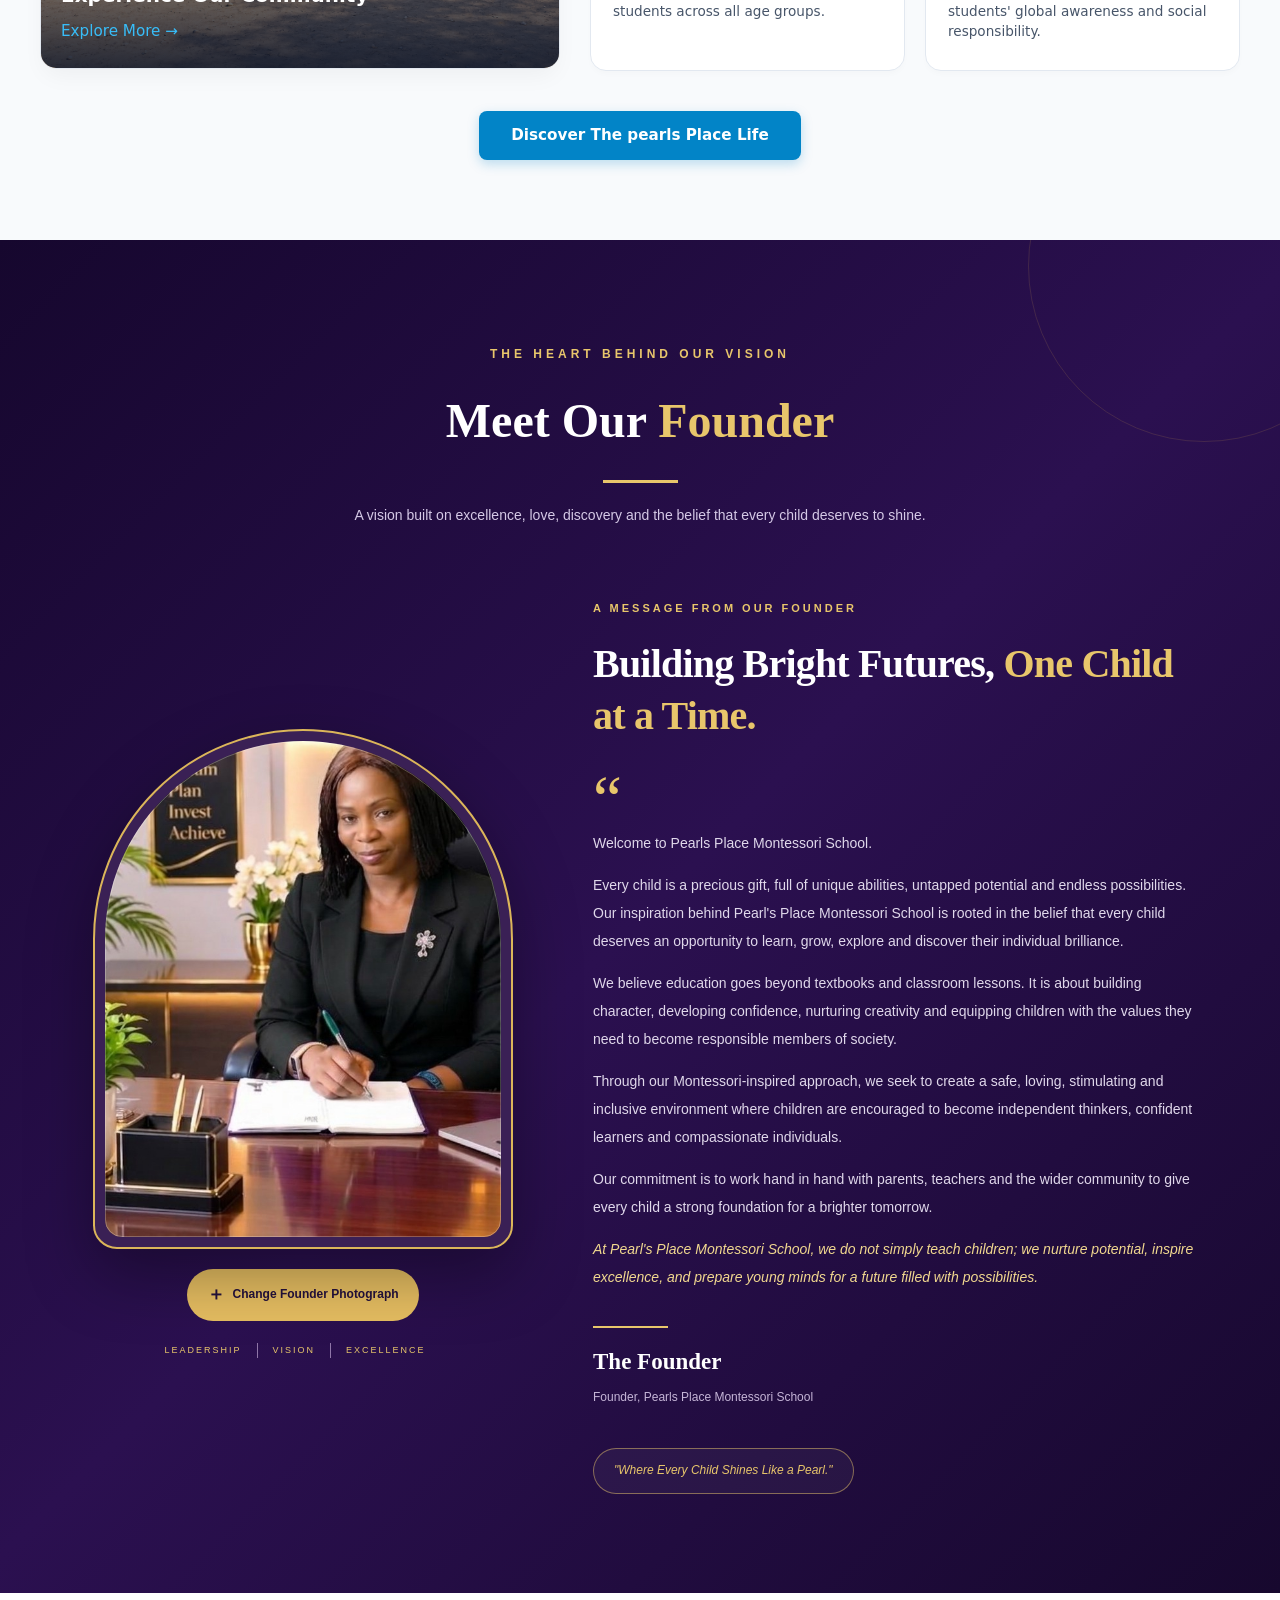
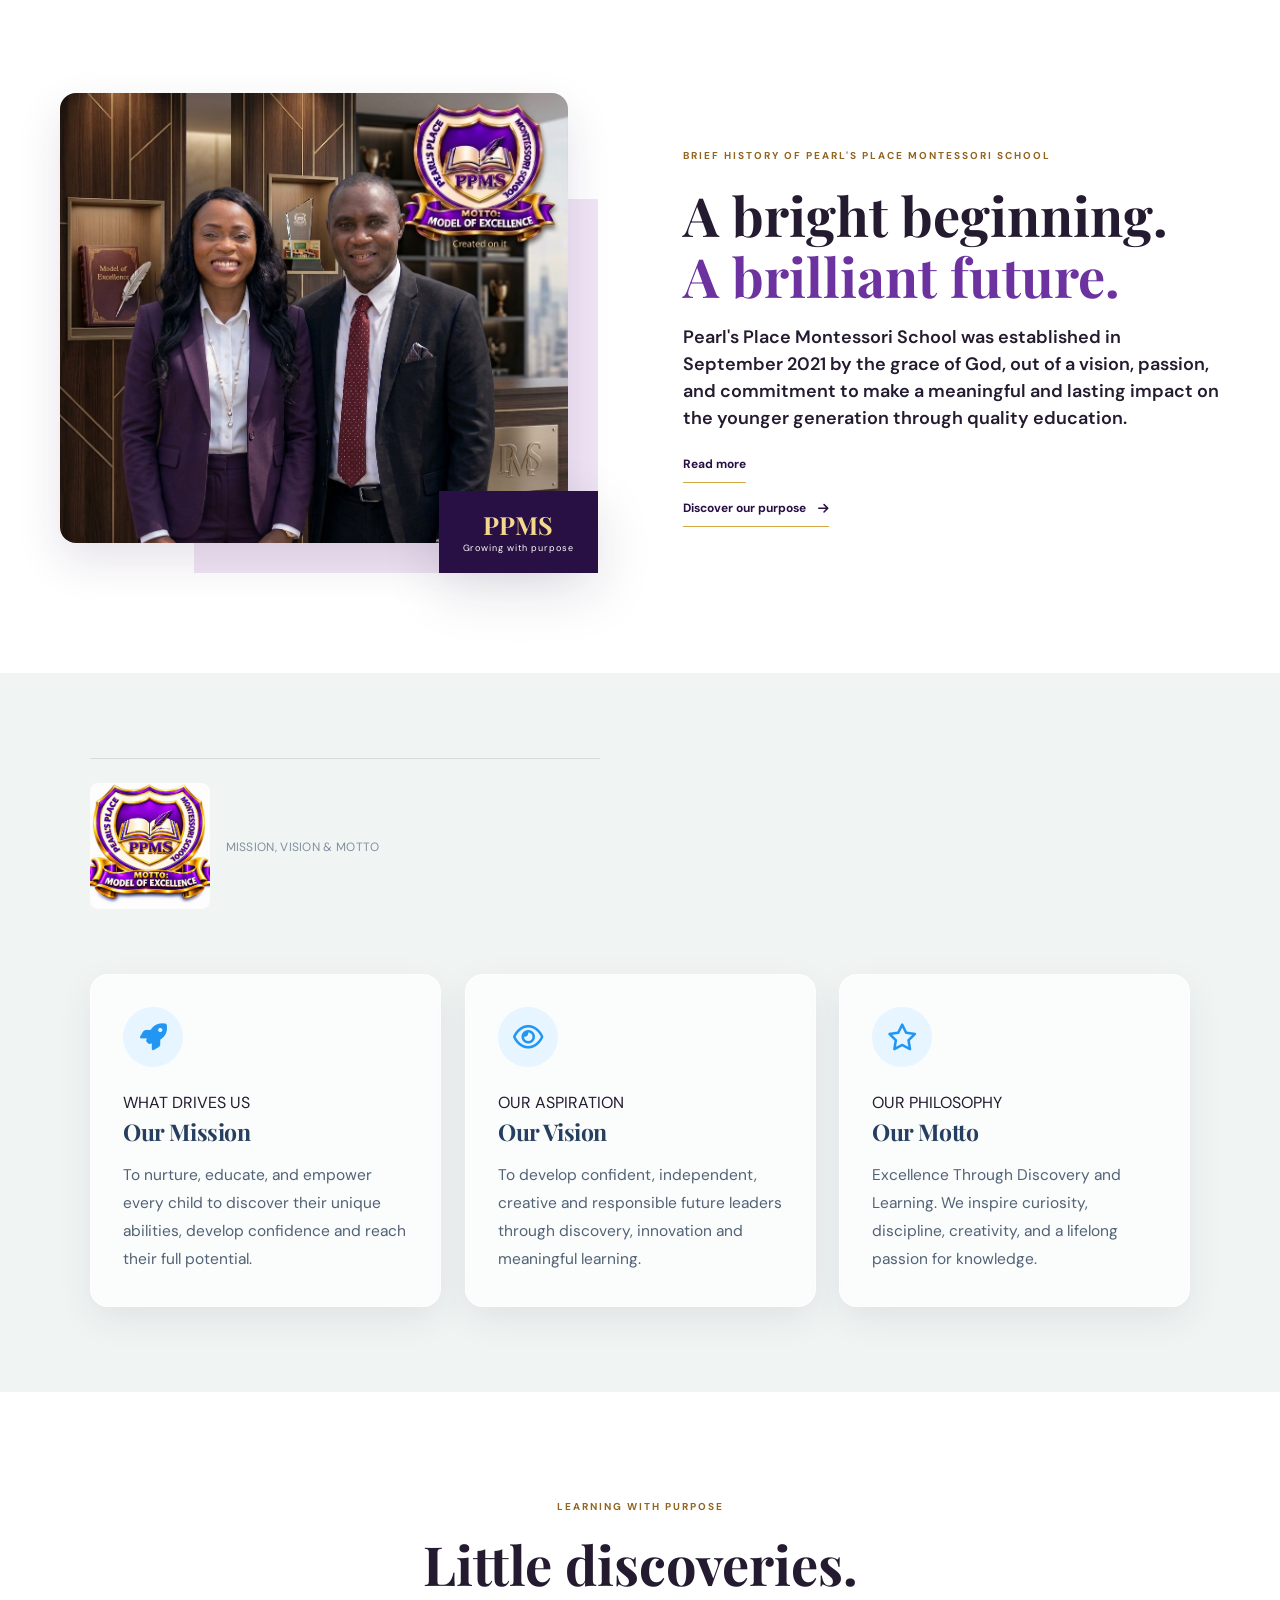
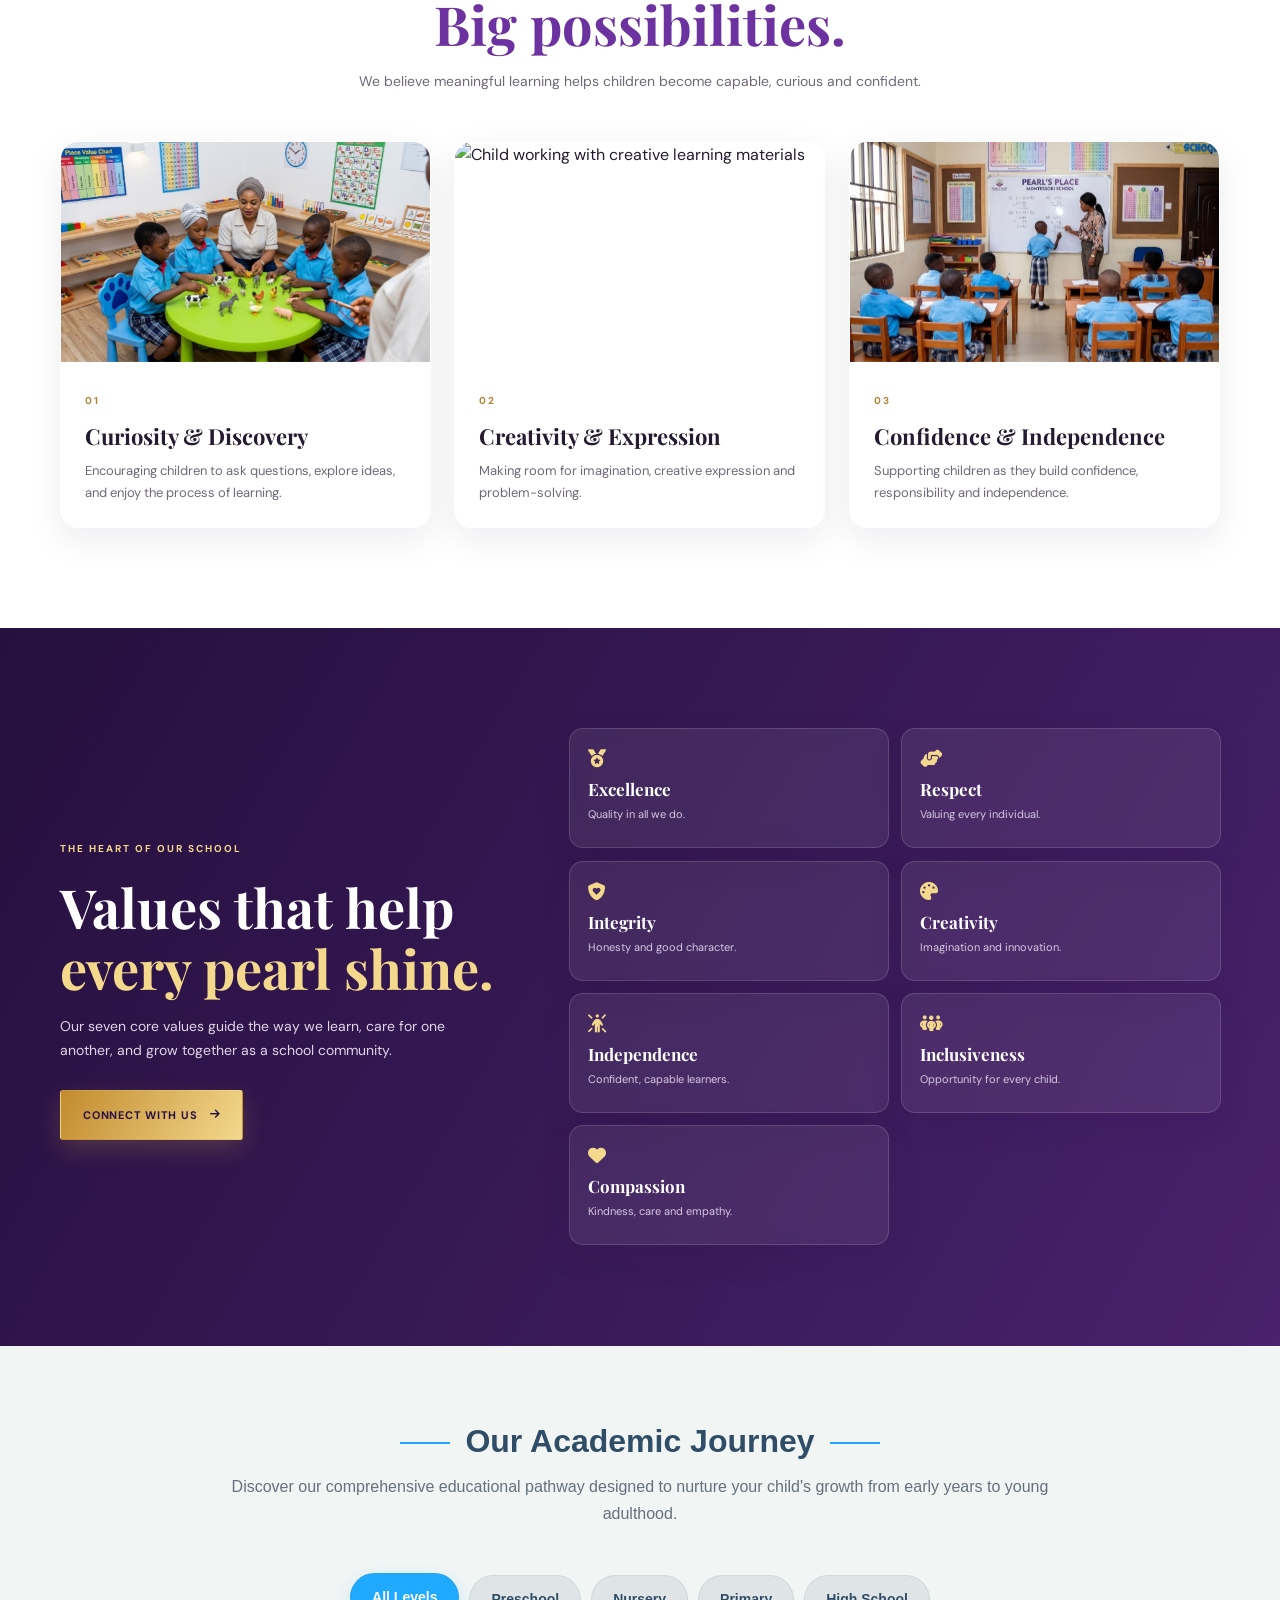
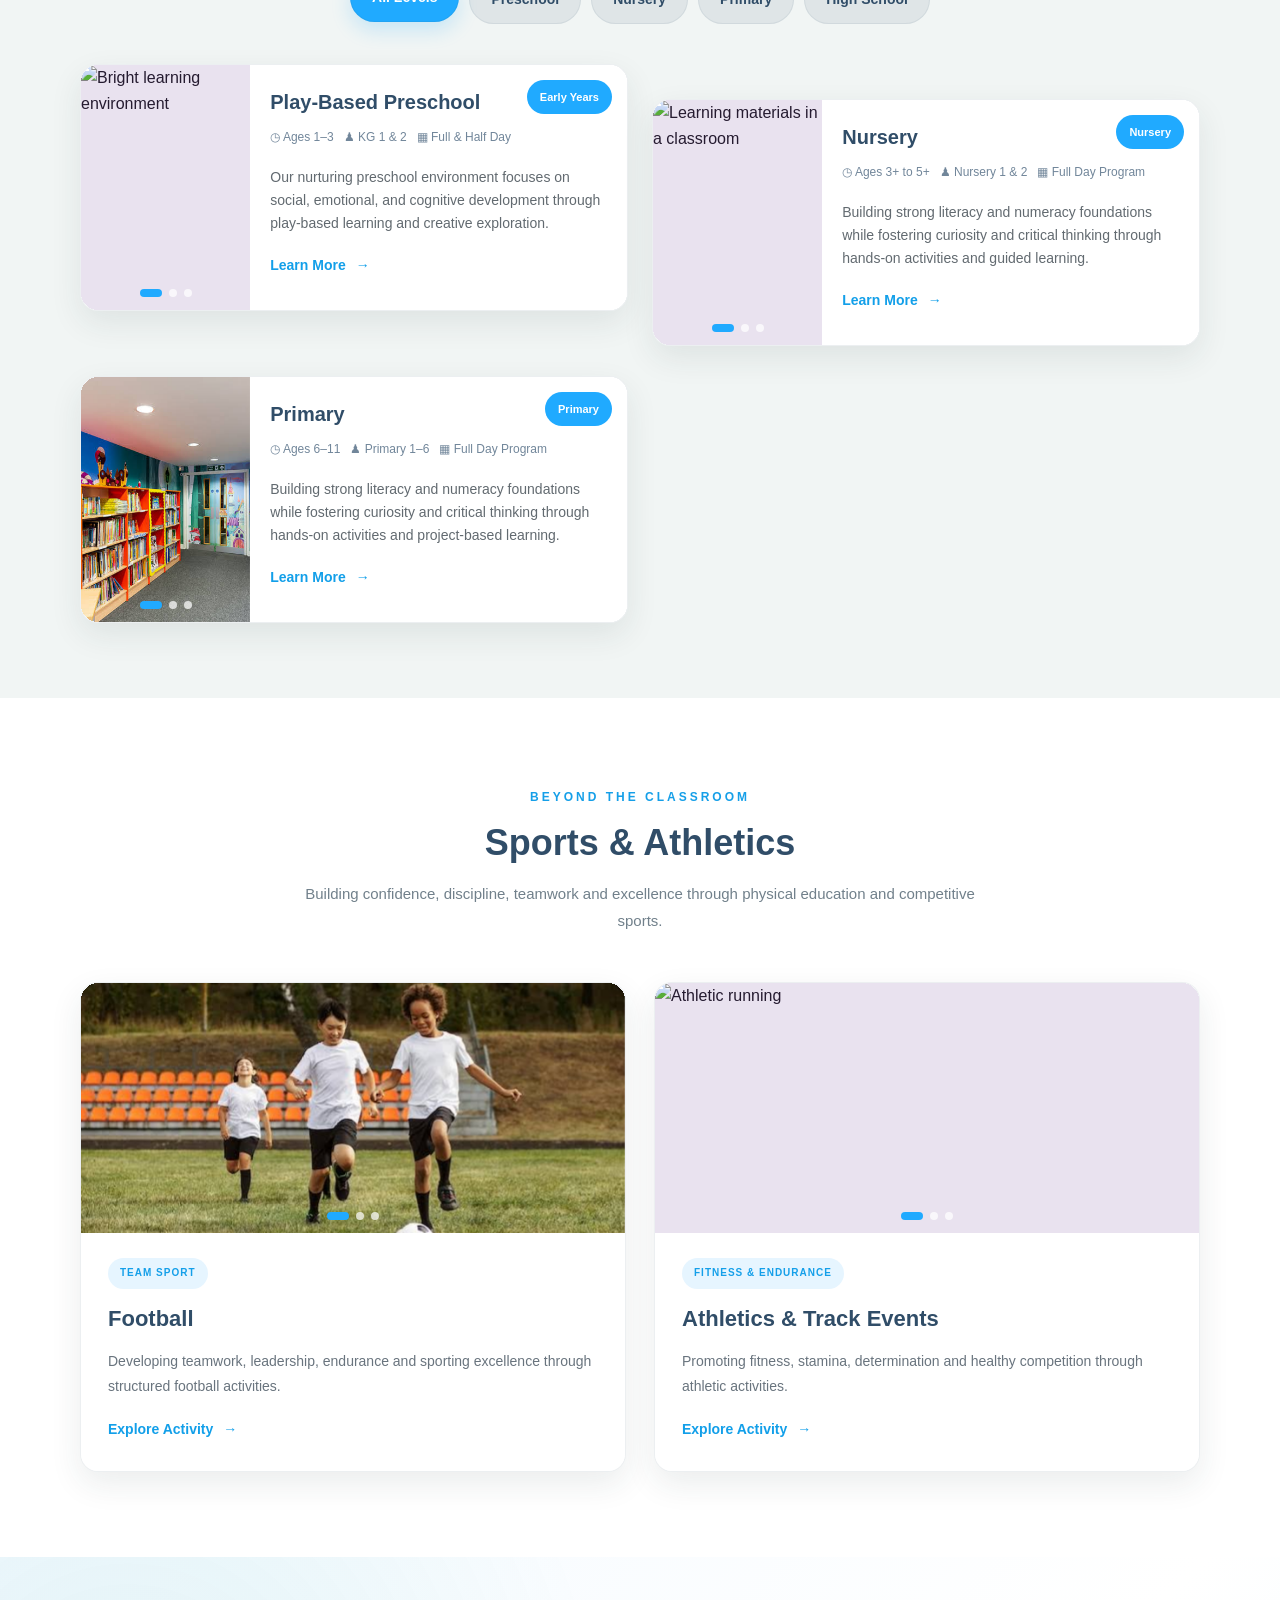
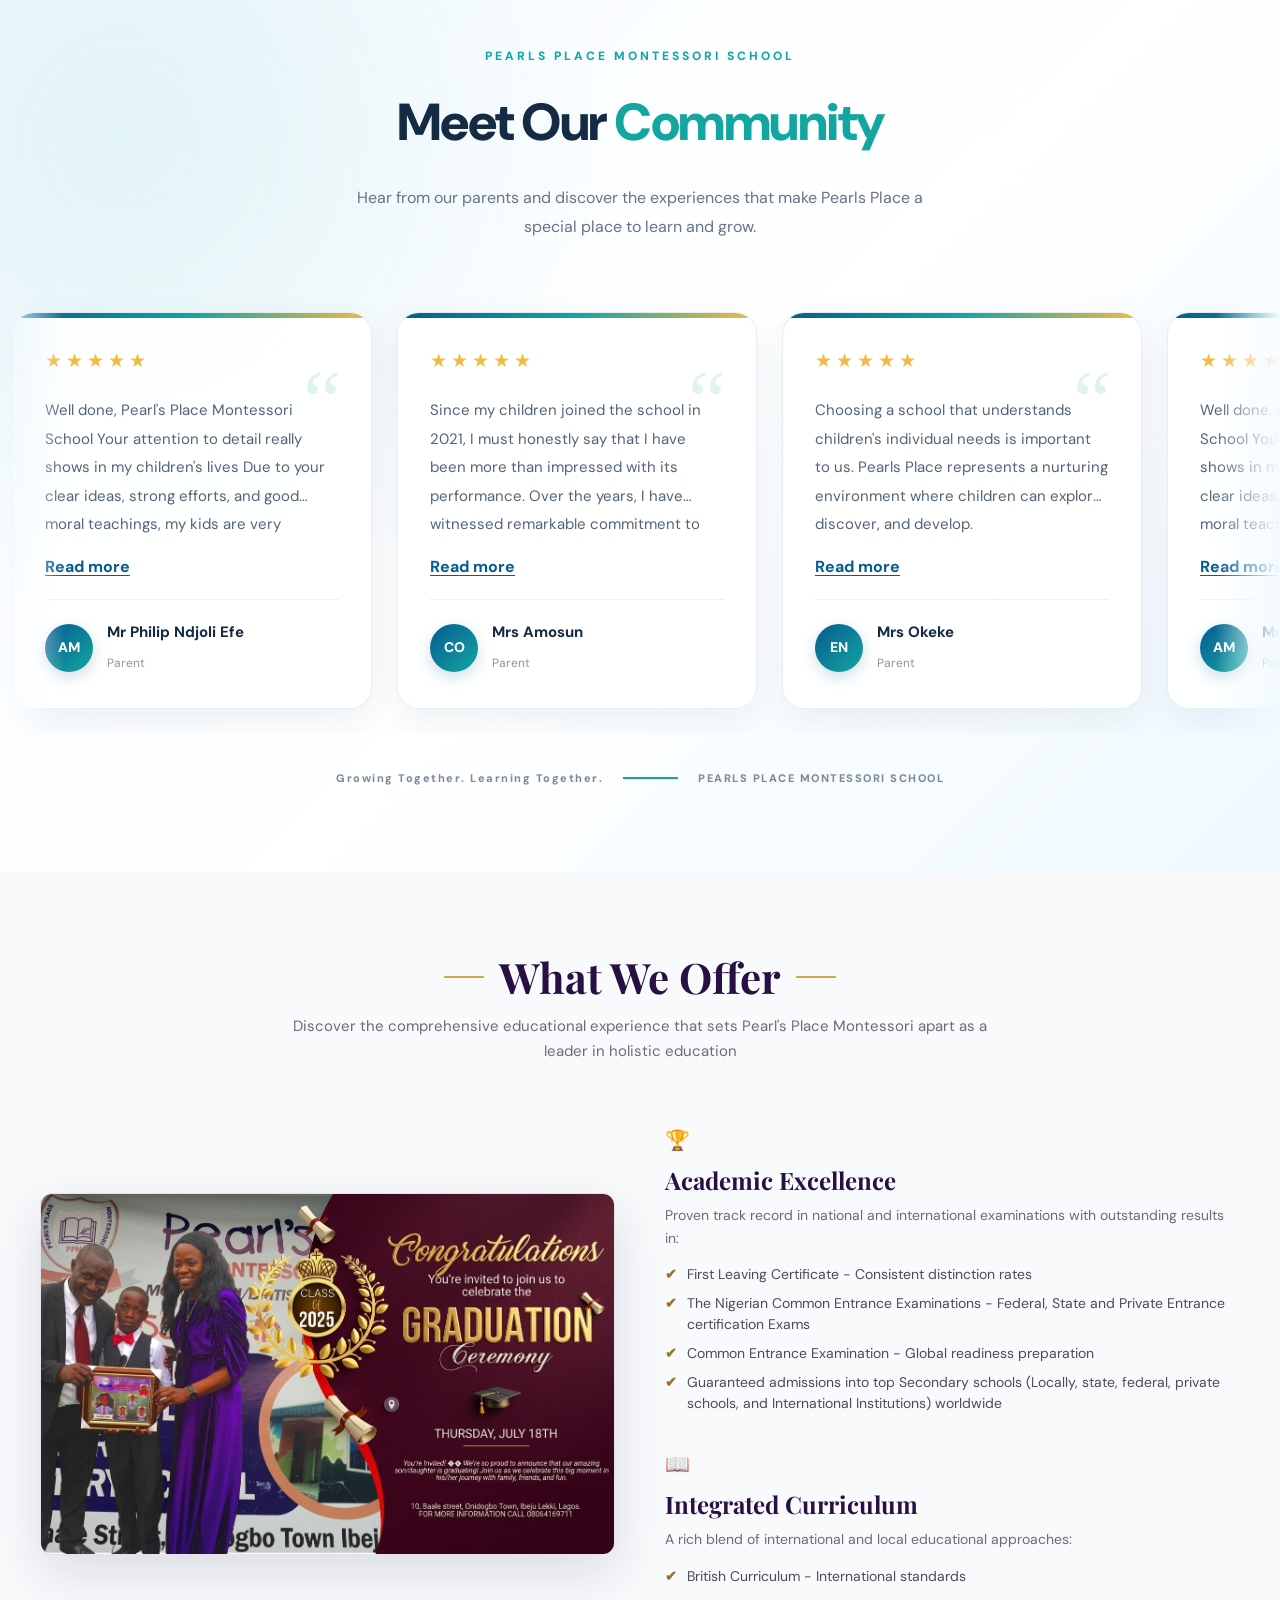
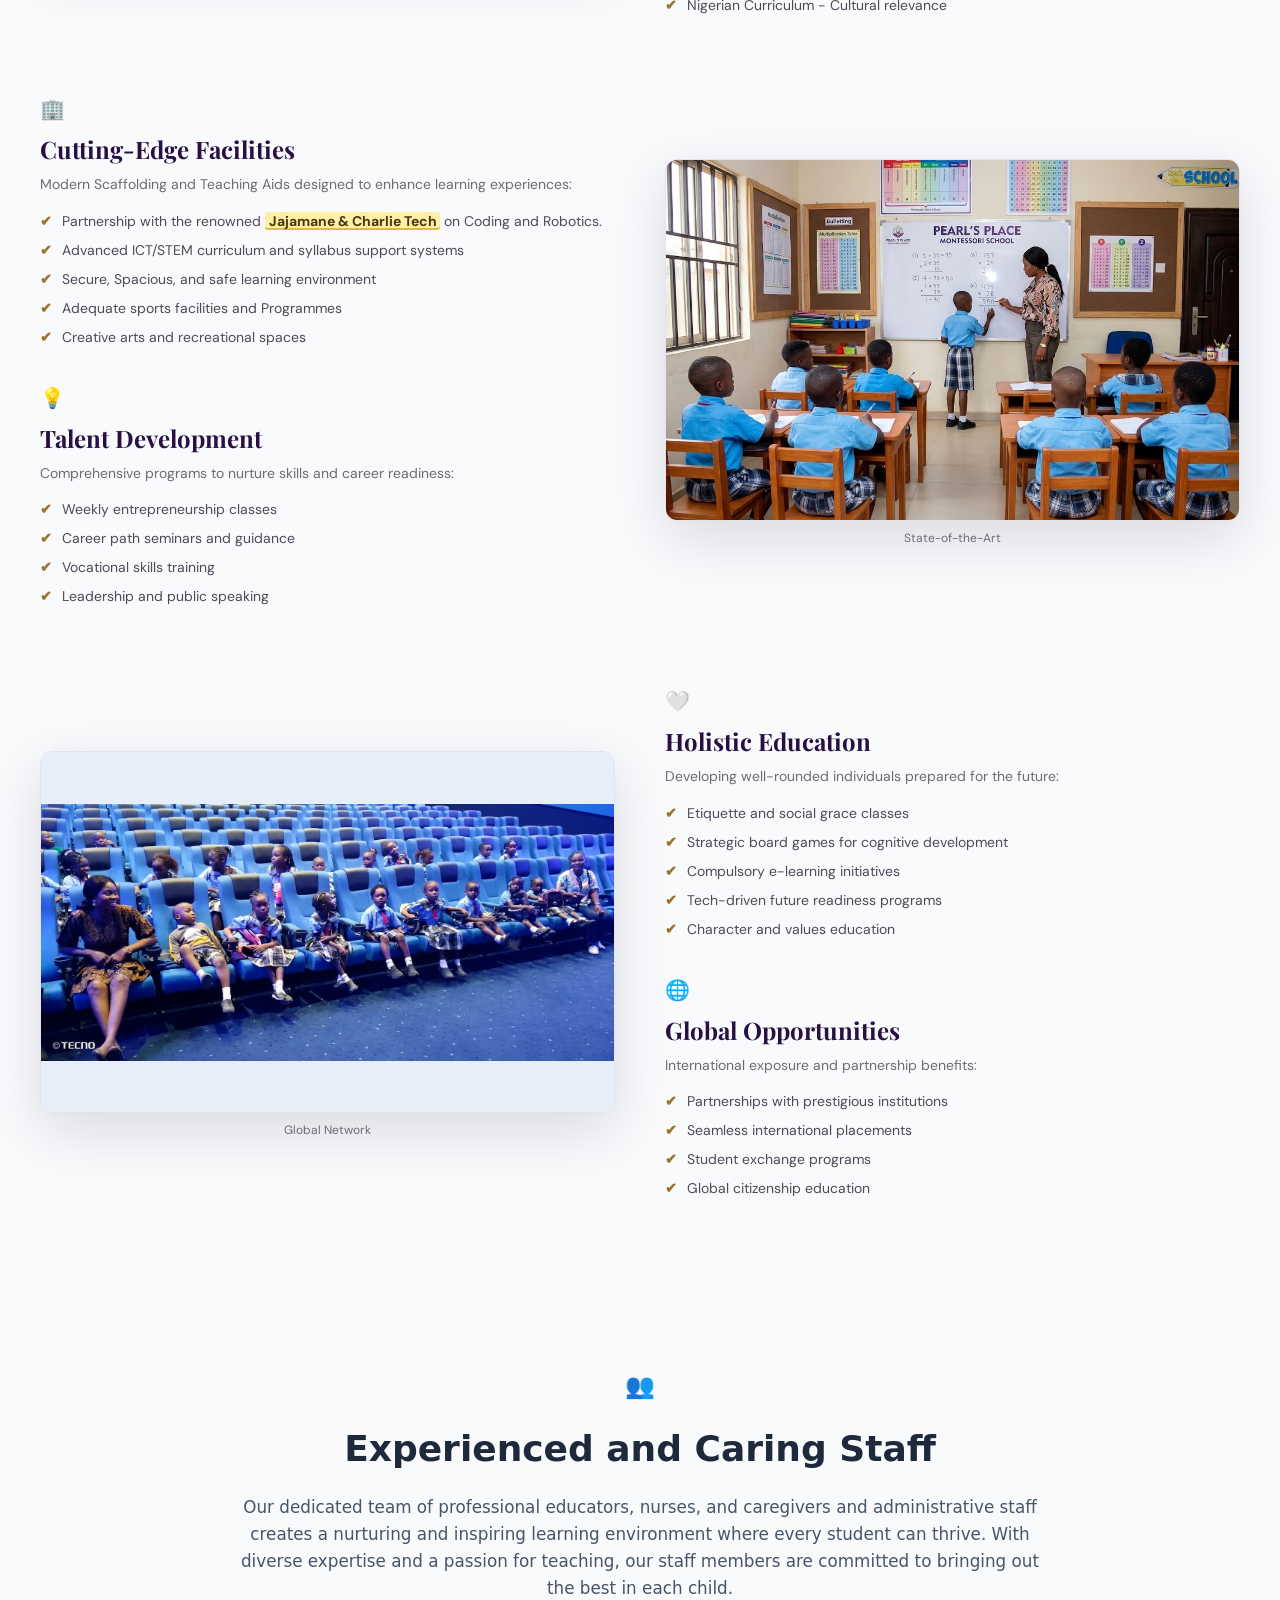
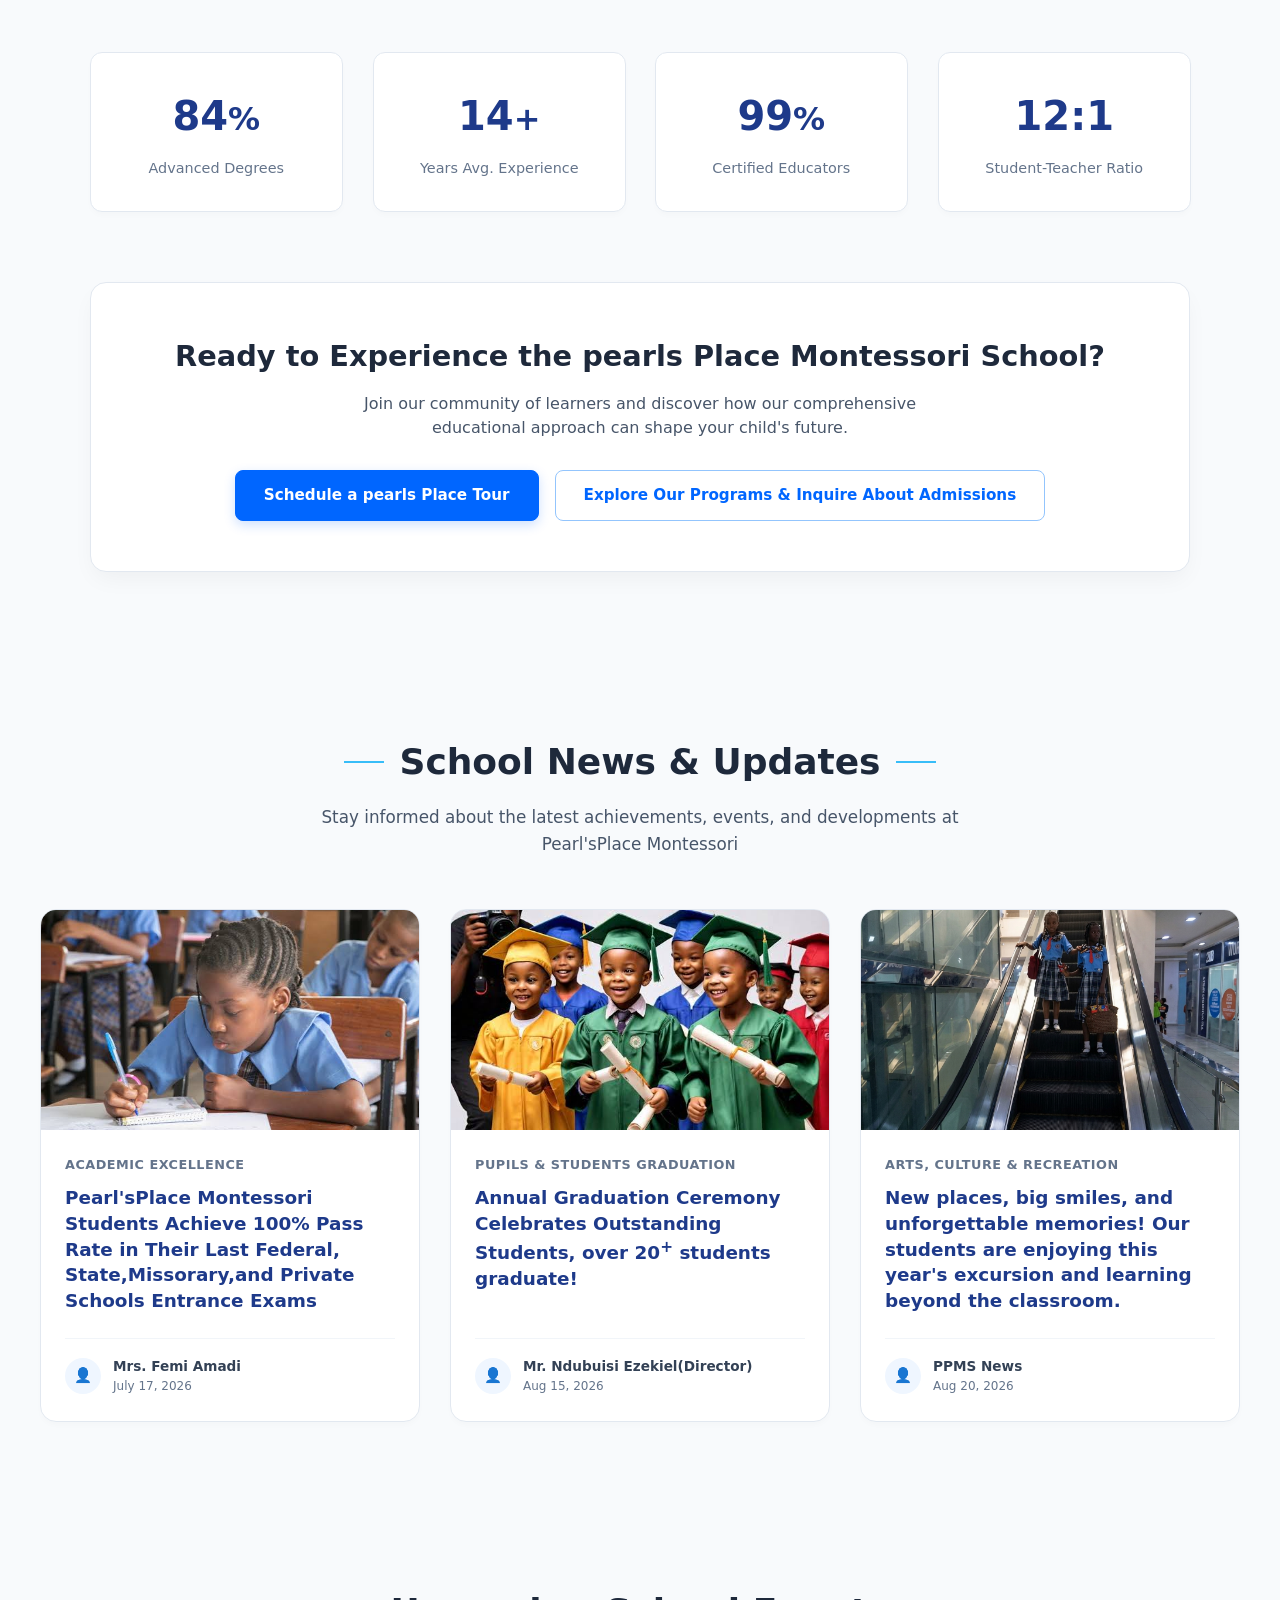
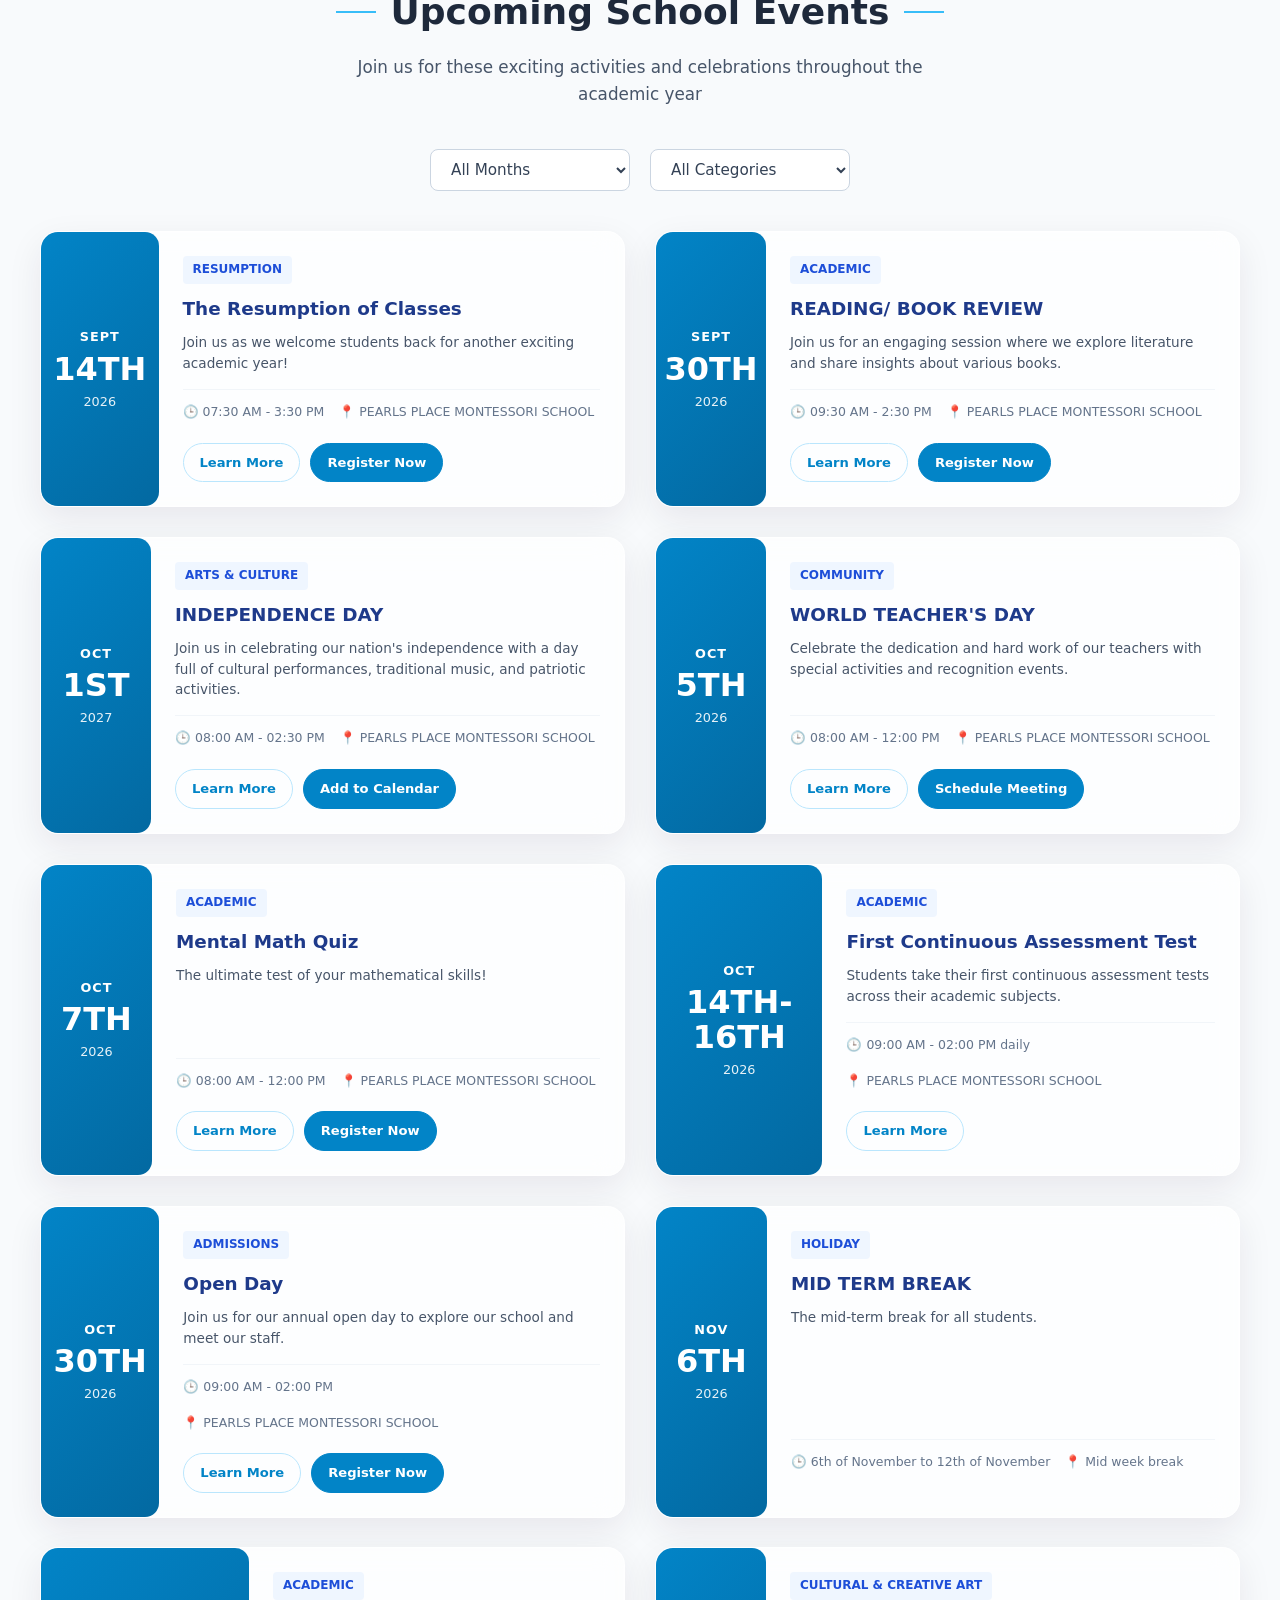
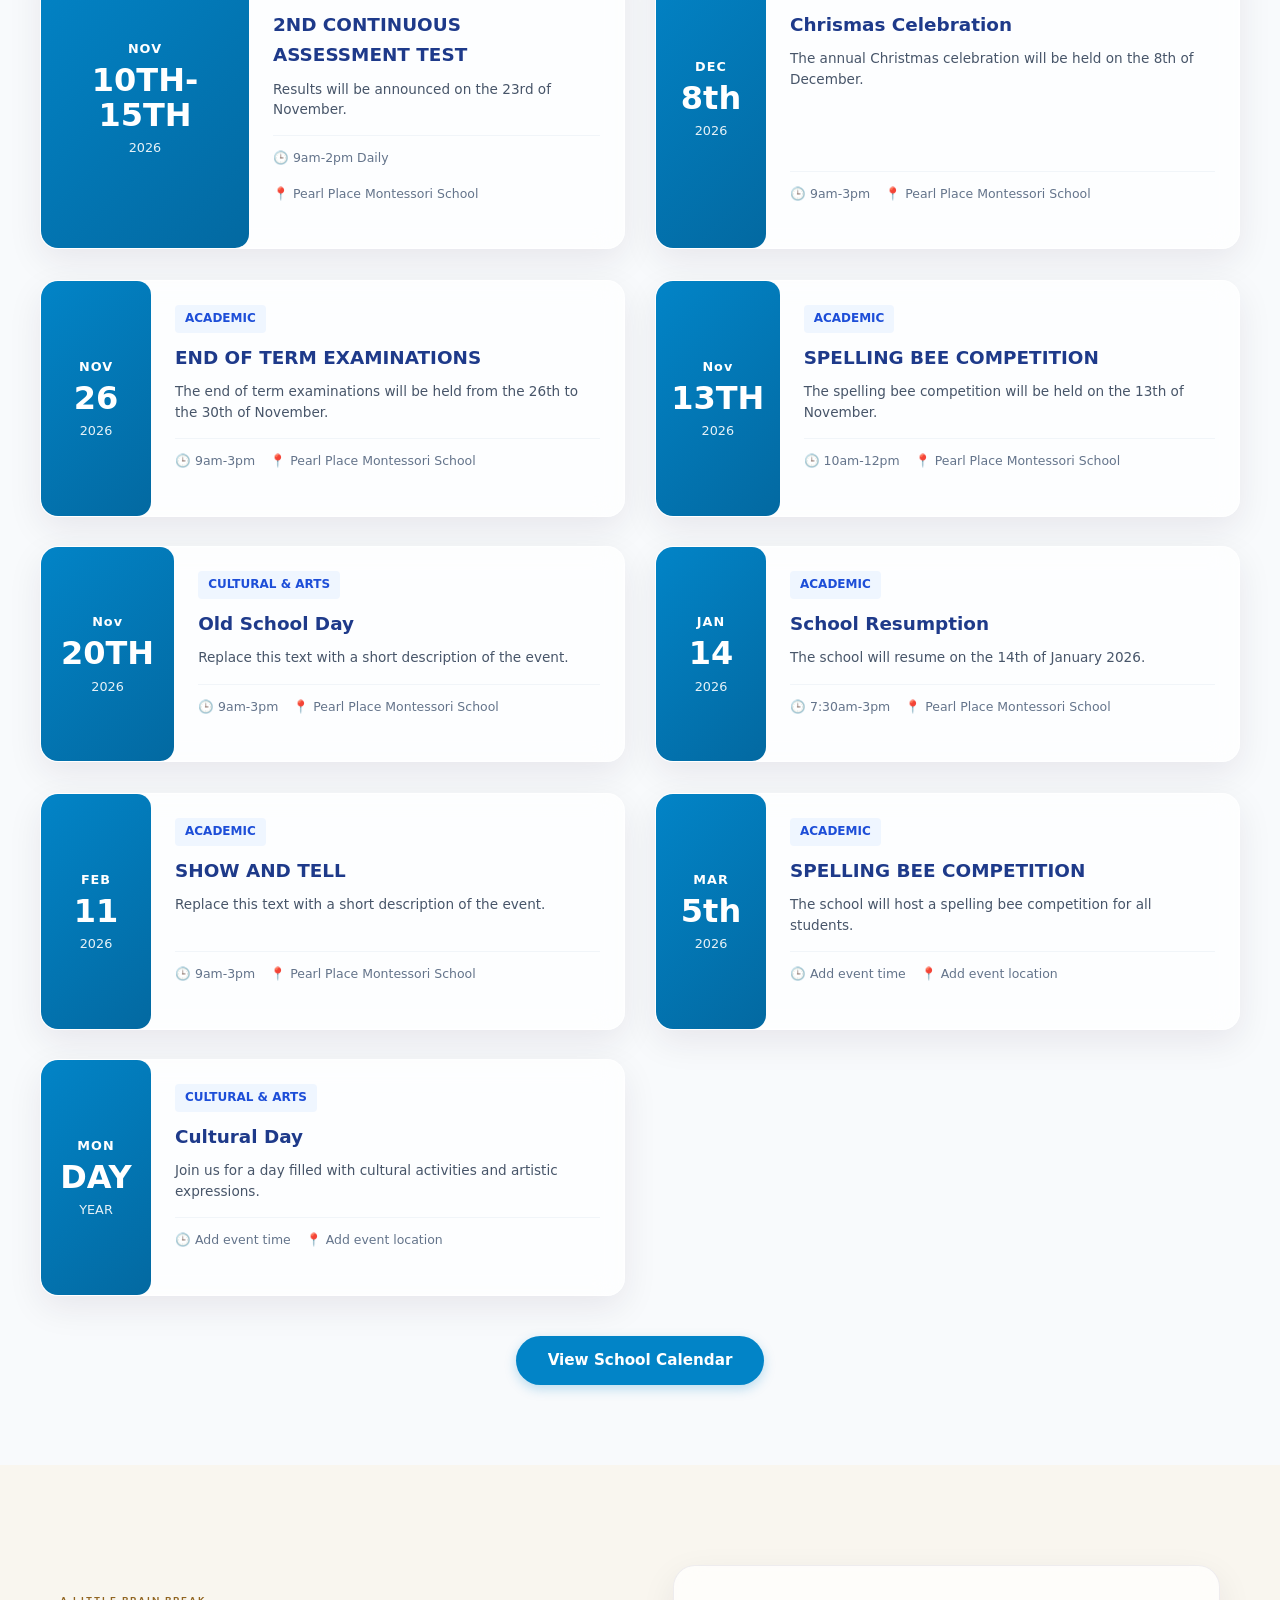
==== commit 46bce7e8: "Add files via upload" ====
--- a/index.html
+++ b/index.html
@@ -1096,14 +1096,11 @@
       <!-- Card 3 -->
       <div class="news-card">
         <div class="news-img-wrapper">
-          <img src="data/excotion.jpg" alt="Arts & Culture">
+          <img src="data/excotion.jpg" alt="Students enjoying an educational excursion">
         </div>
         <div class="news-content">
-          <span class="news-category">Arts,Culture & Recreation</span>
-          < h3> NewPlace, big smiles, and unforgettable memories! 
-            🌟 Our students are taking on the annual excursion in style.
-            Learning doesn't just happen in the classroom! 🎒✨
-             #SchoolExcursion #StudentLife #LearningBeyondTheClassroom"</h3>
+          <span class="news-category">Arts, Culture &amp; Recreation</span>
+          <h3>New places, big smiles, and unforgettable memories! Our students are enjoying this year's excursion and learning beyond the classroom.</h3>
           <div class="news-meta">
             <div class="author-avatar">👤</div>
             <div class="author-info">
